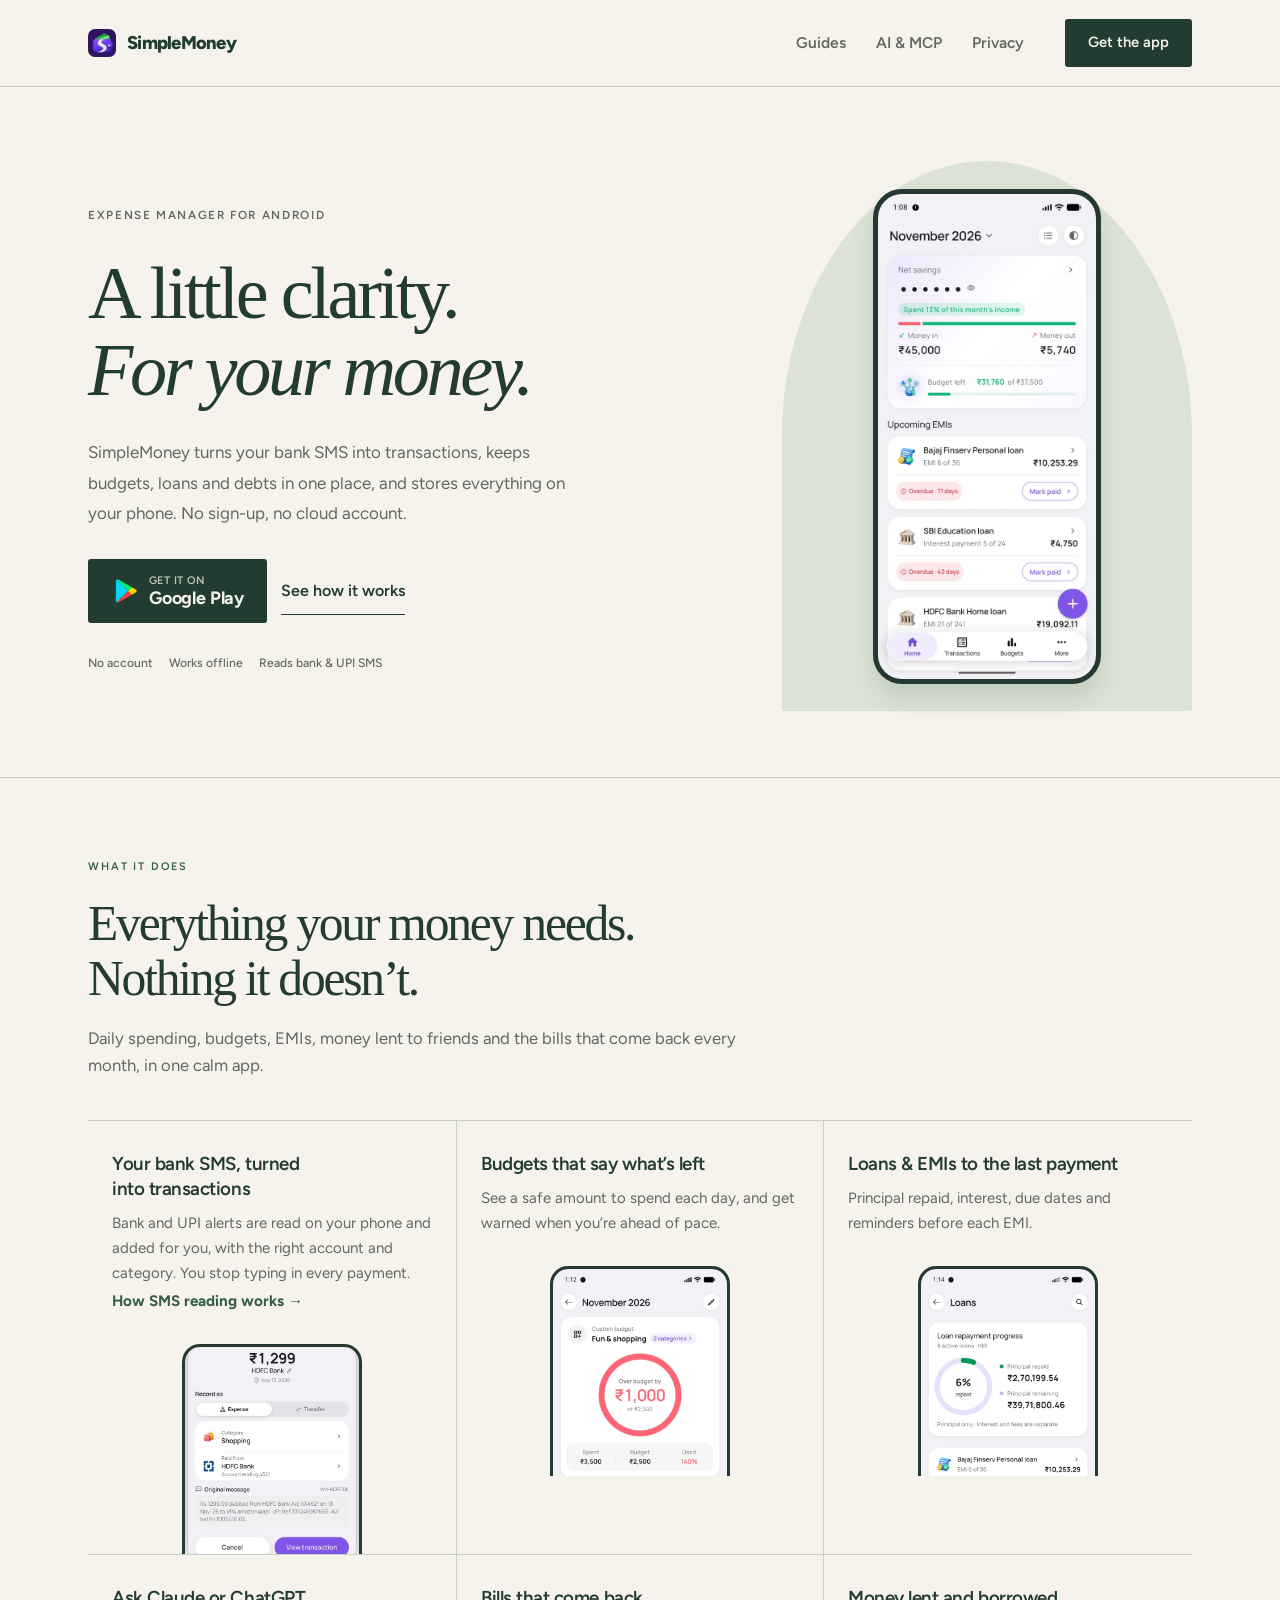
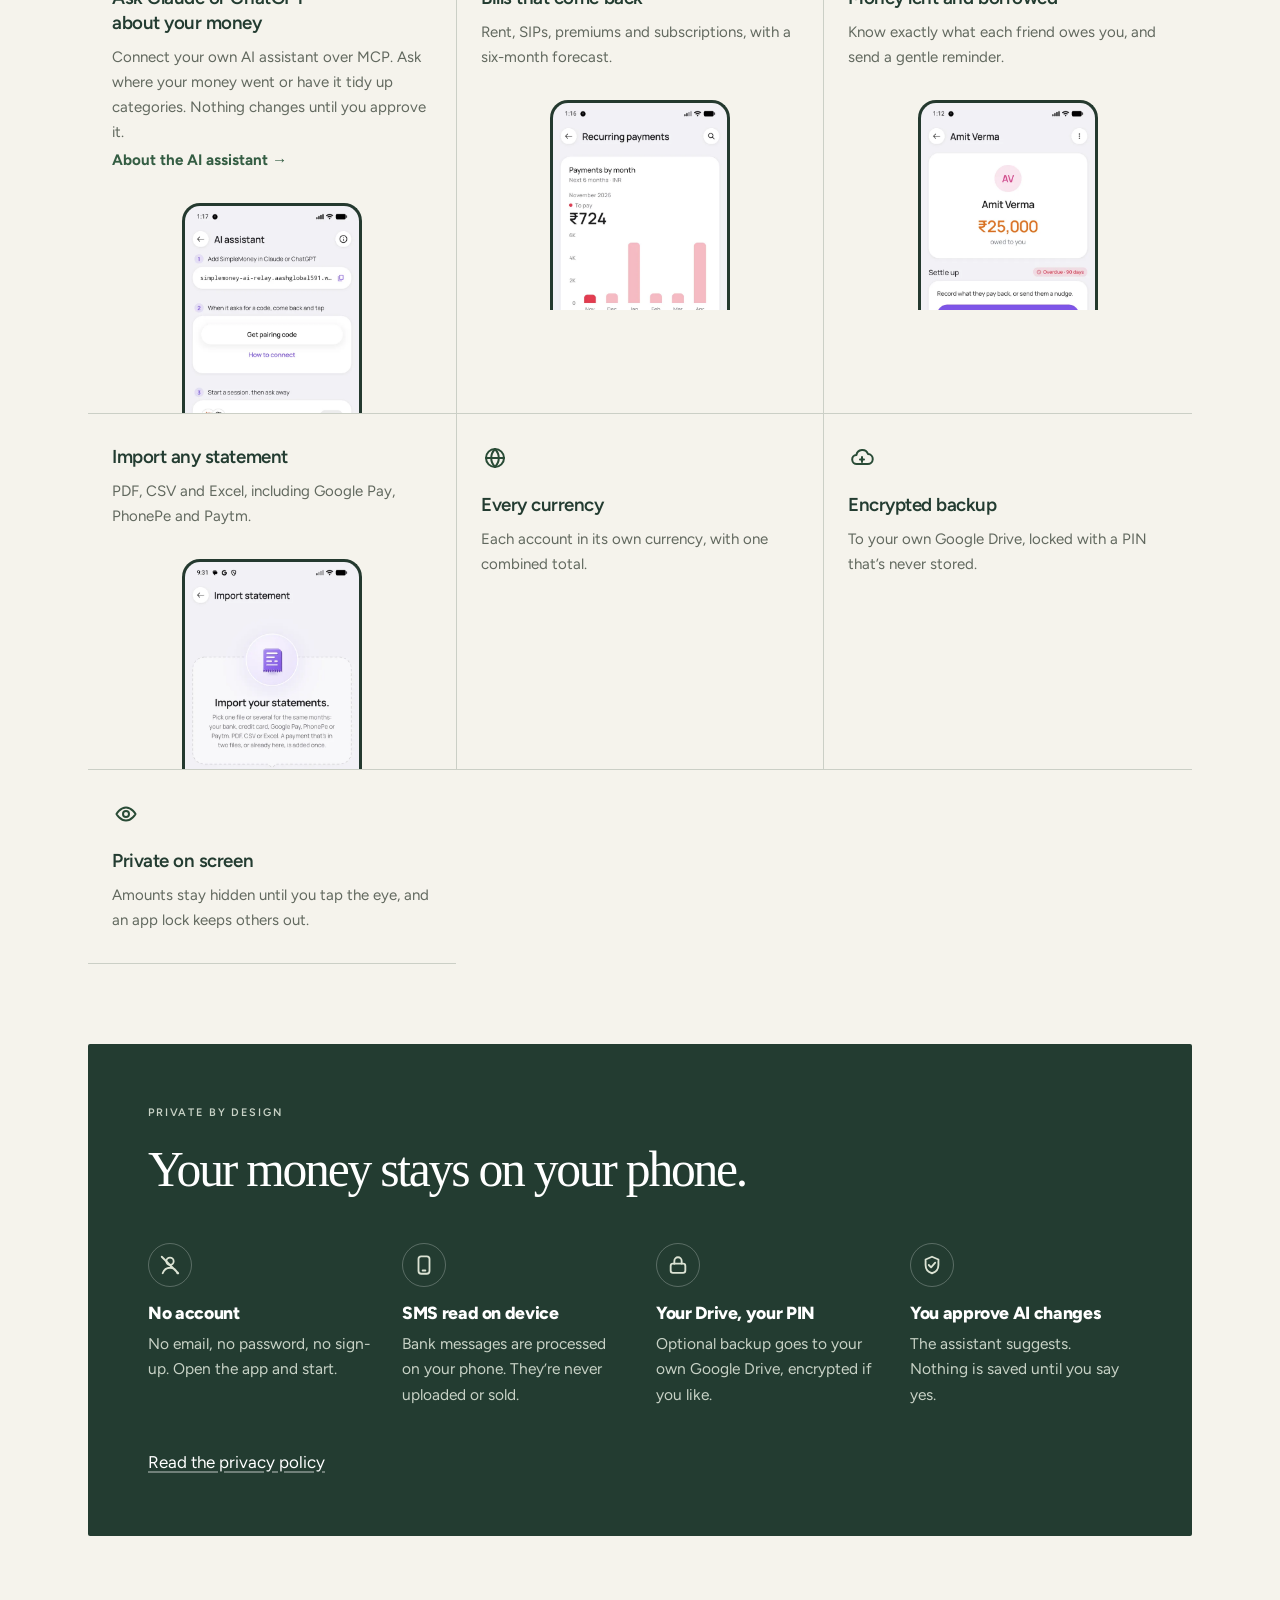
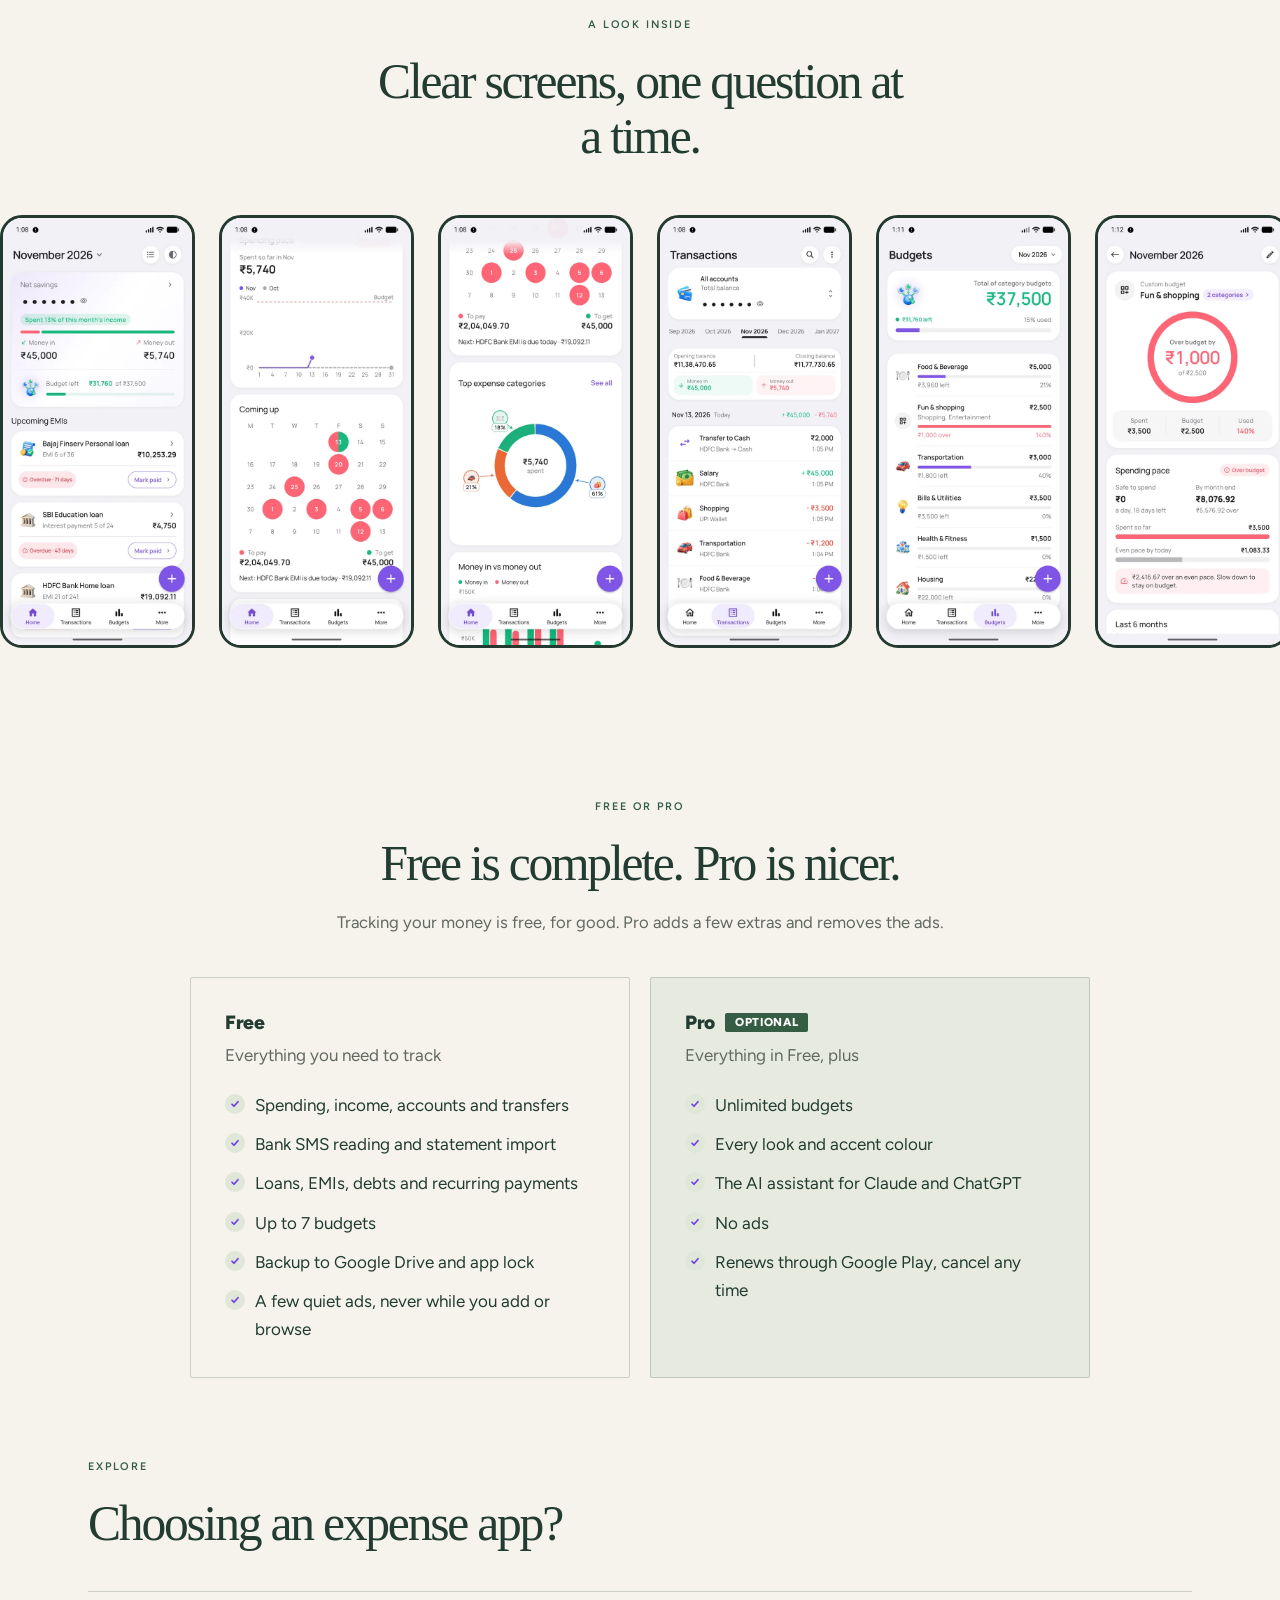
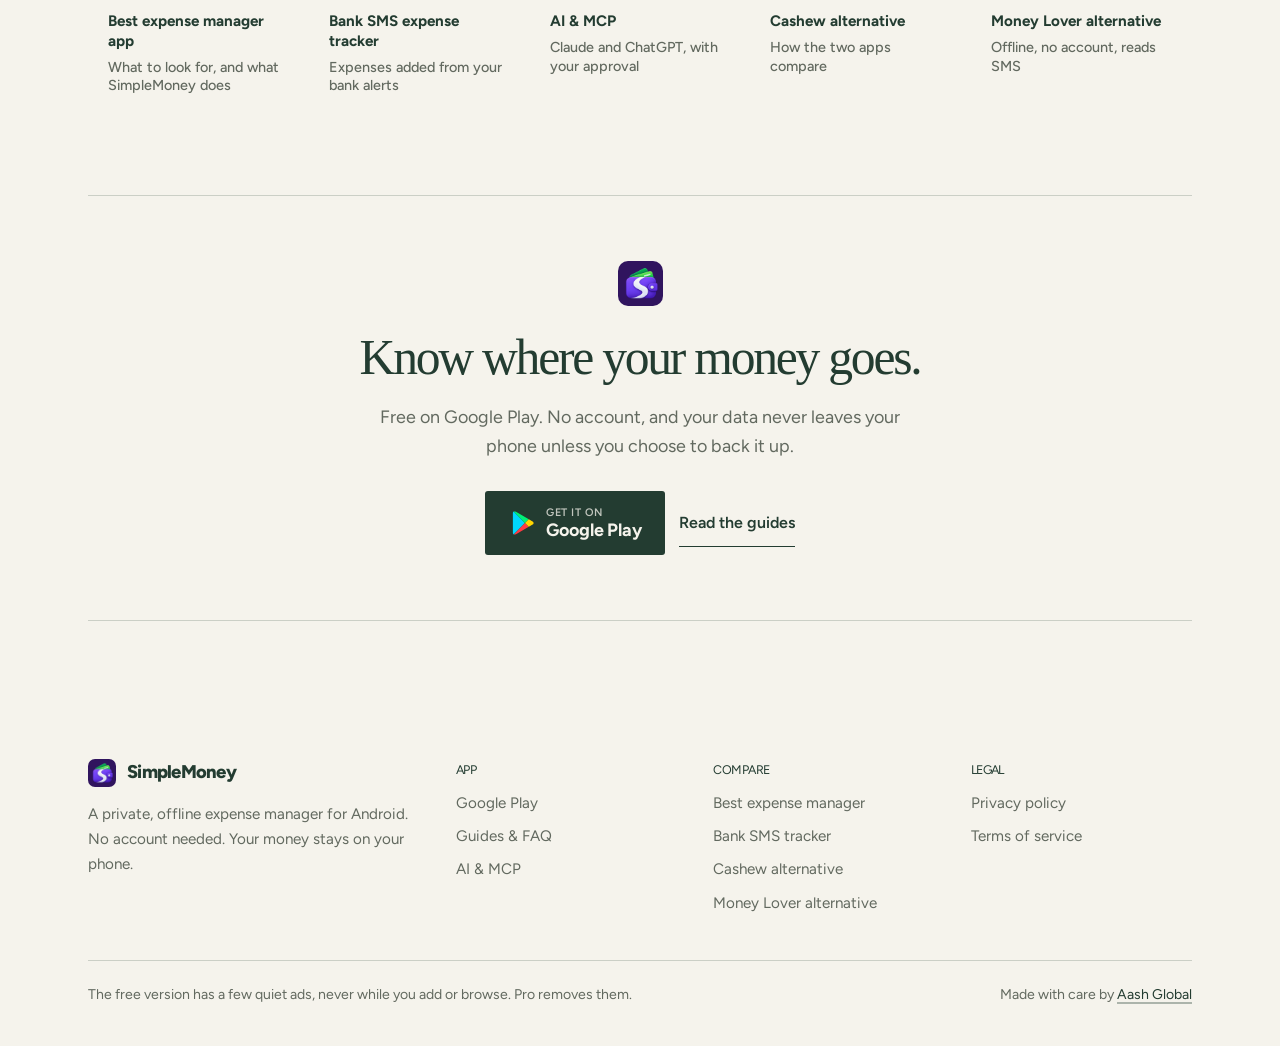
==== index.html @ 7ca8f935 "Apply paper and forest editorial redesign across site" ====
<!doctype html>
<html lang="en">
<head>
<meta charset="utf-8">
<meta name="viewport" content="width=device-width, initial-scale=1">
<title>SimpleMoney – Best Expense Manager &amp; Budget Planner for Android (Offline, Bank SMS, AI)</title>
<meta name="description" content="SimpleMoney is a free expense manager and budget planner for Android. It reads bank SMS, tracks loans, EMIs and debts, works offline with no account, and has an AI assistant for Claude and ChatGPT (MCP).">
<link rel="canonical" href="https://simplemoney.aashglobal.in/">
<meta name="robots" content="index, follow, max-image-preview:large, max-snippet:-1">
<meta name="theme-color" content="#fbfaff" media="(prefers-color-scheme: light)">
<meta name="theme-color" content="#0b0814" media="(prefers-color-scheme: dark)">
<meta property="og:type" content="website">
<meta property="og:site_name" content="SimpleMoney">
<meta property="og:url" content="https://simplemoney.aashglobal.in/">
<meta property="og:title" content="SimpleMoney – Best Expense Manager &amp; Budget Planner for Android (Offline, Bank SMS, AI)">
<meta property="og:description" content="SimpleMoney is a free expense manager and budget planner for Android. It reads bank SMS, tracks loans, EMIs and debts, works offline with no account, and has an AI assistant for Claude and ChatGPT (MCP).">
<meta property="og:image" content="https://simplemoney.aashglobal.in/assets/img/preview.png">
<meta name="twitter:card" content="summary_large_image">
<script type="application/ld+json">{"@context":"https://schema.org","@type":"SoftwareApplication","name":"SimpleMoney","alternateName":["Simple Money","SimpleMoney expense manager"],"description":"A free, private, offline-first expense manager and budget planner for Android with bank SMS reading, loan and debt tracking, multi-currency accounts and an optional AI assistant over MCP.","applicationCategory":"FinanceApplication","operatingSystem":"Android","url":"https://simplemoney.aashglobal.in/","downloadUrl":"https://play.google.com/store/apps/details?id=com.aash591.SimpleMoney","installUrl":"https://play.google.com/store/apps/details?id=com.aash591.SimpleMoney","inLanguage":"en","offers":{"@type":"Offer","price":"0","priceCurrency":"USD"},"publisher":{"@type":"Organization","name":"Aash Global","url":"https://aashglobal.in"},"featureList":["Reads bank and UPI SMS on the device","Offline, no account","Budgets","Loans, EMIs and debts","Recurring payments and subscriptions","Multi-currency accounts","Statement import (PDF, CSV, Excel)","AI assistant over MCP for Claude and ChatGPT","Encrypted Google Drive backup","App lock"]}</script>
<script type="application/ld+json">{"@context":"https://schema.org","@type":"WebSite","name":"SimpleMoney","url":"https://simplemoney.aashglobal.in/"}</script>
<link rel="icon" href="/assets/img/favicon.png">
<link rel="apple-touch-icon" href="/assets/img/apple-touch-icon.png">
<link rel="preload" href="/assets/fonts/figtree.woff2" as="font" type="font/woff2" crossorigin>
<link rel="stylesheet" href="/assets/style.css?v=5">
<link rel="stylesheet" href="/assets/editorial.css?v=5">
</head>
<body>
<a class="skip" href="#main">Skip to content</a>
<header class="site-head">
  <div class="wrap">
    <a class="brand" href="/"><img src="/assets/img/app-icon-512.png" alt="" width="36" height="36"><span>SimpleMoney</span></a>
    <nav class="site-nav" aria-label="Main">
      <a href="/guides">Guides</a>
      <a href="/ai-expense-tracker" class="hide-sm">AI &amp; MCP</a>
      <a href="/privacy" class="hide-sm">Privacy</a>
    </nav>
    <a class="btn btn-dark btn-sm head-cta" href="https://play.google.com/store/apps/details?id=com.aash591.SimpleMoney" rel="noopener">Get the app</a>
  </div>
</header>

<main id="main">
<section class="hero">
  <div class="wrap">
    <div class="pitch">
      <span class="eyebrow"><b>FREE</b> Expense manager for Android</span>
      <h1 class="headline">
        <span class="fixed">A little clarity.</span><br><span class="typed">For your money.</span>
      </h1>
      <p class="hero-sub">SimpleMoney turns your bank SMS into transactions, keeps budgets, loans and debts in one place, and stores everything on your phone. No sign-up, no cloud account.</p>
      <div class="hero-cta">
        <a class="btn btn-dark btn-play" href="https://play.google.com/store/apps/details?id=com.aash591.SimpleMoney" rel="noopener">
          <svg viewBox="0 0 40 40" aria-hidden="true"><path fill="#00d7fe" d="M7 5.6v28.8c0 .9.5 1.6 1.1 2L24.3 20 8.1 3.6C7.5 4 7 4.7 7 5.6z"/><path fill="#00f076" d="M29.7 14.6 11.4 4.1c-1.2-.7-2.4-.8-3.3-.5L24.3 20z"/><path fill="#ff3a44" d="M8.1 36.4c.9.3 2.1.2 3.3-.5l18.3-10.5L24.3 20z"/><path fill="#ffd500" d="m29.7 25.4 5.5-3.2c1.9-1.1 1.9-3.3 0-4.4l-5.5-3.2-5.4 5.4z"/></svg>
          <span><small>Get it on</small><b>Google Play</b></span>
        </a>
        <a class="btn btn-ghost" href="/guides">See how it works</a>
      </div>
      <ul class="ticks">
        <li>No account</li>
        <li>Works offline</li>
        <li>Reads bank &amp; UPI SMS</li>
      </ul>
    </div>
    <div class="phones" aria-hidden="true">
      <div class="phone back"><img src="/assets/app/bud-list.webp" alt="" width="540" height="1170"></div>
      <div class="phone front"><img src="/assets/app/home-top.webp" alt="" width="540" height="1170"></div>
      <div class="float-card sms"><i>₹</i><div><b>₹1,299 added</b><span>from your HDFC Bank SMS</span></div></div>
      <div class="float-card lock"><i>
        <svg width="20" height="20" viewBox="0 0 24 24" fill="none" stroke="currentColor" stroke-width="2.2" stroke-linecap="round" stroke-linejoin="round"><rect x="4" y="10.5" width="16" height="10" rx="2.5"/><path d="M8 10.5V7.5a4 4 0 0 1 8 0v3"/></svg></i><div><b>Stays on your phone</b><span>No servers, no sign-up</span></div></div>
    </div>
  </div>
</section>

<section class="section" id="features">
  <div class="wrap">
    <div class="section-head">
      <span class="kicker">What it does</span>
      <h2>Everything your money needs. Nothing it doesn’t.</h2>
      <p>Daily spending, budgets, EMIs, money lent to friends and the bills that come back every month, in one calm app.</p>
    </div>
    <div class="bento">
      <article class="card wide tinted">
        <div class="card-text">
          <h3>Your bank SMS, turned into transactions</h3>
          <p>Bank and UPI alerts are read on your phone and added for you, with the right account and category. You stop typing in every payment.</p>
          <a class="more" href="/bank-sms-expense-tracker">How SMS reading works</a>
        </div>
        <div class="shot low"><img src="/assets/app/sms-preview.webp" alt="A bank SMS for ₹1,299 turned into a Shopping expense" width="540" height="1200" loading="lazy"></div>
      </article>
      <article class="card third">
        <h3>Budgets that say what’s left</h3>
        <p>See a safe amount to spend each day, and get warned when you’re ahead of pace.</p>
        <div class="shot"><img src="/assets/app/bud-detail.webp" alt="A budget that is over by ₹1,000" width="540" height="1200" loading="lazy"></div>
      </article>
      <article class="card third">
        <h3>Loans &amp; EMIs to the last payment</h3>
        <p>Principal repaid, interest, due dates and reminders before each EMI.</p>
        <div class="shot"><img src="/assets/app/loan-list.webp" alt="Loan repayment progress across eight loans" width="540" height="1200" loading="lazy"></div>
      </article>
      <article class="card wide tinted">
        <div class="card-text">
          <h3>Ask Claude or ChatGPT about your money</h3>
          <p>Connect your own AI assistant over MCP. Ask where your money went or have it tidy up categories. Nothing changes until you approve it.</p>
          <a class="more" href="/ai-expense-tracker">About the AI assistant</a>
        </div>
        <div class="shot"><img src="/assets/app/ai-top.webp" alt="Setting up the AI assistant in three steps" width="540" height="1200" loading="lazy"></div>
      </article>
      <article class="card third">
        <h3>Bills that come back</h3>
        <p>Rent, SIPs, premiums and subscriptions, with a six-month forecast.</p>
        <div class="shot"><img src="/assets/app/rec-list.webp" alt="Recurring payments by month" width="540" height="1200" loading="lazy"></div>
      </article>
      <article class="card third">
        <h3>Money lent and borrowed</h3>
        <p>Know exactly what each friend owes you, and send a gentle reminder.</p>
        <div class="shot"><img src="/assets/app/debt-person.webp" alt="Amit Verma owes you ₹25,000" width="540" height="1200" loading="lazy"></div>
      </article>
      <article class="card third">
        <h3>Import any statement</h3>
        <p>PDF, CSV and Excel, including Google Pay, PhonePe and Paytm.</p>
        <div class="shot"><img src="/assets/app/import-ready.webp" alt="Importing a bank statement" width="540" height="1200" loading="lazy"></div>
      </article>
      <article class="card mini">
        <div class="ico"><svg viewBox="0 0 24 24" fill="none" stroke="currentColor" stroke-width="2" stroke-linecap="round" stroke-linejoin="round"><circle cx="12" cy="12" r="9"/><path d="M3 12h18M12 3c2.5 2.7 3.8 5.7 3.8 9s-1.3 6.3-3.8 9c-2.5-2.7-3.8-5.7-3.8-9S9.5 5.7 12 3z"/></svg></div>
        <h3>Every currency</h3>
        <p>Each account in its own currency, with one combined total.</p>
      </article>
      <article class="card mini">
        <div class="ico"><svg viewBox="0 0 24 24" fill="none" stroke="currentColor" stroke-width="2" stroke-linecap="round" stroke-linejoin="round"><path d="M7 18a4.5 4.5 0 0 1-.6-9A6 6 0 0 1 18 8a4 4 0 0 1-.5 10z"/><path d="M12 11v5M10 13.5h4"/></svg></div>
        <h3>Encrypted backup</h3>
        <p>To your own Google Drive, locked with a PIN that’s never stored.</p>
      </article>
      <article class="card mini">
        <div class="ico"><svg viewBox="0 0 24 24" fill="none" stroke="currentColor" stroke-width="2" stroke-linecap="round" stroke-linejoin="round"><path d="M2.5 12S6 5.5 12 5.5 21.5 12 21.5 12 18 18.5 12 18.5 2.5 12 2.5 12z"/><circle cx="12" cy="12" r="3"/></svg></div>
        <h3>Private on screen</h3>
        <p>Amounts stay hidden until you tap the eye, and an app lock keeps others out.</p>
      </article>
    </div>
  </div>
</section>

<section class="section" style="padding-top:0">
  <div class="wrap">
    <div class="band">
      <span class="kicker">Private by design</span>
      <h2>Your money stays on your phone.</h2>
      <div class="band-grid">
        <div>
          <div class="ico"><svg viewBox="0 0 24 24" fill="none" stroke="currentColor" stroke-width="2" stroke-linecap="round" stroke-linejoin="round"><circle cx="12" cy="8" r="4"/><path d="M4 21c1.5-4 4.5-6 8-6s6.5 2 8 6M3 3l18 18"/></svg></div>
          <h3>No account</h3>
          <p>No email, no password, no sign-up. Open the app and start.</p>
        </div>
        <div>
          <div class="ico"><svg viewBox="0 0 24 24" fill="none" stroke="currentColor" stroke-width="2" stroke-linecap="round" stroke-linejoin="round"><rect x="6" y="2.5" width="12" height="19" rx="3"/><path d="M10.5 18h3"/></svg></div>
          <h3>SMS read on device</h3>
          <p>Bank messages are processed on your phone. They’re never uploaded or sold.</p>
        </div>
        <div>
          <div class="ico"><svg viewBox="0 0 24 24" fill="none" stroke="currentColor" stroke-width="2" stroke-linecap="round" stroke-linejoin="round"><rect x="4" y="10.5" width="16" height="10" rx="2.5"/><path d="M8 10.5V7.5a4 4 0 0 1 8 0v3"/></svg></div>
          <h3>Your Drive, your PIN</h3>
          <p>Optional backup goes to your own Google Drive, encrypted if you like.</p>
        </div>
        <div>
          <div class="ico"><svg viewBox="0 0 24 24" fill="none" stroke="currentColor" stroke-width="2" stroke-linecap="round" stroke-linejoin="round"><path d="M12 3l7 3v6c0 4.5-3 7.8-7 9-4-1.2-7-4.5-7-9V6z"/><path d="M8.5 12l2.5 2.5 4.5-5"/></svg></div>
          <h3>You approve AI changes</h3>
          <p>The assistant suggests. Nothing is saved until you say yes.</p>
        </div>
      </div>
      <p class="band-link"><a href="/privacy">Read the privacy policy</a></p>
    </div>
  </div>
</section>

<section class="section" style="padding-top:0" aria-labelledby="inside">
  <div class="wrap">
    <div class="section-head center">
      <span class="kicker">A look inside</span>
      <h2 id="inside">Clear screens, one question at a time.</h2>
    </div>
  </div>
  <div class="reel">
    <div class="reel-track">
      <img src="/assets/app/home-top.webp" alt="Your month at a glance, with upcoming EMIs" width="540" height="1200" loading="lazy">
      <img src="/assets/app/home-pace.webp" alt="Spending pace and what is coming up" width="540" height="1200" loading="lazy">
      <img src="/assets/app/home-spending.webp" alt="Where your money went" width="540" height="1200" loading="lazy">
      <img src="/assets/app/tx-list.webp" alt="All your transactions" width="540" height="1200" loading="lazy">
      <img src="/assets/app/bud-list.webp" alt="Budgets with what is left" width="540" height="1200" loading="lazy">
      <img src="/assets/app/bud-detail.webp" alt="See how a budget is going" width="540" height="1200" loading="lazy">
      <img src="/assets/app/rec-list.webp" alt="Recurring payments and a six-month forecast" width="540" height="1200" loading="lazy">
      <img src="/assets/app/loan-list.webp" alt="Loan progress and EMIs" width="540" height="1200" loading="lazy">
      <img src="/assets/app/sms-preview.webp" alt="Bank SMS added for you" width="540" height="1200" loading="lazy">
      <img src="/assets/app/ai-top.webp" alt="Ask Claude or ChatGPT, with your approval" width="540" height="1200" loading="lazy">
      <img src="/assets/app/home-top.webp" alt="" width="540" height="1200" loading="lazy">
      <img src="/assets/app/home-pace.webp" alt="" width="540" height="1200" loading="lazy">
      <img src="/assets/app/home-spending.webp" alt="" width="540" height="1200" loading="lazy">
      <img src="/assets/app/tx-list.webp" alt="" width="540" height="1200" loading="lazy">
      <img src="/assets/app/bud-list.webp" alt="" width="540" height="1200" loading="lazy">
      <img src="/assets/app/bud-detail.webp" alt="" width="540" height="1200" loading="lazy">
      <img src="/assets/app/rec-list.webp" alt="" width="540" height="1200" loading="lazy">
      <img src="/assets/app/loan-list.webp" alt="" width="540" height="1200" loading="lazy">
      <img src="/assets/app/sms-preview.webp" alt="" width="540" height="1200" loading="lazy">
      <img src="/assets/app/ai-top.webp" alt="" width="540" height="1200" loading="lazy">
    </div>
  </div>
</section>

<section class="section" style="padding-top:40px" id="pricing">
  <div class="wrap">
    <div class="section-head center">
      <span class="kicker">Free or Pro</span>
      <h2>Free is complete. Pro is nicer.</h2>
      <p>Tracking your money is free, for good. Pro adds a few extras and removes the ads.</p>
    </div>
    <div class="plans">
      <div class="plan">
        <h3>Free</h3>
        <p class="price">Everything you need to track</p>
        <ul>
          <li>Spending, income, accounts and transfers</li>
          <li>Bank SMS reading and statement import</li>
          <li>Loans, EMIs, debts and recurring payments</li>
          <li>Up to 7 budgets</li>
          <li>Backup to Google Drive and app lock</li>
          <li>A few quiet ads, never while you add or browse</li>
        </ul>
      </div>
      <div class="plan pro">
        <h3>Pro <small>Optional</small></h3>
        <p class="price">Everything in Free, plus</p>
        <ul>
          <li>Unlimited budgets</li>
          <li>Every look and accent colour</li>
          <li>The AI assistant for Claude and ChatGPT</li>
          <li>No ads</li>
          <li>Renews through Google Play, cancel any time</li>
        </ul>
      </div>
    </div>
  </div>
</section>

<section class="section" style="padding-top:0" aria-labelledby="explore">
  <div class="wrap">
    <div class="section-head">
      <span class="kicker">Explore</span>
      <h2 id="explore">Choosing an expense app?</h2>
    </div>
    <nav class="explore" aria-label="More about SimpleMoney">
      <a href="/best-expense-manager-app">Best expense manager app<span>What to look for, and what SimpleMoney does</span></a>
      <a href="/bank-sms-expense-tracker">Bank SMS expense tracker<span>Expenses added from your bank alerts</span></a>
      <a href="/ai-expense-tracker">AI &amp; MCP<span>Claude and ChatGPT, with your approval</span></a>
      <a href="/cashew-alternative">Cashew alternative<span>How the two apps compare</span></a>
      <a href="/money-lover-alternative">Money Lover alternative<span>Offline, no account, reads SMS</span></a>
    </nav>
  </div>
</section>

<section class="section" style="padding-top:0">
  <div class="wrap">
    <div class="cta-band">
      <img src="/assets/img/app-icon-512.png" alt="" width="76" height="76">
      <h2>Know where your money goes.</h2>
      <p>Free on Google Play. No account, and your data never leaves your phone unless you choose to back it up.</p>
      <div class="hero-cta">
        <a class="btn btn-dark btn-play" href="https://play.google.com/store/apps/details?id=com.aash591.SimpleMoney" rel="noopener">
          <svg viewBox="0 0 40 40" aria-hidden="true"><path fill="#00d7fe" d="M7 5.6v28.8c0 .9.5 1.6 1.1 2L24.3 20 8.1 3.6C7.5 4 7 4.7 7 5.6z"/><path fill="#00f076" d="M29.7 14.6 11.4 4.1c-1.2-.7-2.4-.8-3.3-.5L24.3 20z"/><path fill="#ff3a44" d="M8.1 36.4c.9.3 2.1.2 3.3-.5l18.3-10.5L24.3 20z"/><path fill="#ffd500" d="m29.7 25.4 5.5-3.2c1.9-1.1 1.9-3.3 0-4.4l-5.5-3.2-5.4 5.4z"/></svg>
          <span><small>Get it on</small><b>Google Play</b></span>
        </a>
        <a class="btn btn-ghost" href="/guides">Read the guides</a>
      </div>
    </div>
  </div>
</section>
</main>

<footer class="site-foot">
  <div class="wrap">
    <div class="foot-grid">
      <div class="foot-about">
        <a class="brand" href="/"><img src="/assets/img/app-icon-512.png" alt="" width="36" height="36" loading="lazy"><span>SimpleMoney</span></a>
        <p>A private, offline expense manager for Android. No account needed. Your money stays on your phone.</p>
      </div>
      <div>
        <h2>App</h2>
        <ul>
          <li><a href="https://play.google.com/store/apps/details?id=com.aash591.SimpleMoney" rel="noopener">Google Play</a></li>
          <li><a href="/guides">Guides &amp; FAQ</a></li>
          <li><a href="/ai-expense-tracker">AI &amp; MCP</a></li>
        </ul>
      </div>
      <div>
        <h2>Compare</h2>
        <ul>
          <li><a href="/best-expense-manager-app">Best expense manager</a></li>
          <li><a href="/bank-sms-expense-tracker">Bank SMS tracker</a></li>
          <li><a href="/cashew-alternative">Cashew alternative</a></li>
          <li><a href="/money-lover-alternative">Money Lover alternative</a></li>
        </ul>
      </div>
      <div>
        <h2>Legal</h2>
        <ul>
          <li><a href="/privacy">Privacy policy</a></li>
          <li><a href="/terms">Terms of service</a></li>
        </ul>
      </div>
    </div>
    <div class="foot-base">
      <p>The free version has a few quiet ads, never while you add or browse. Pro removes them.</p>
      <p>Made with care by <a href="https://aashglobal.in">Aash Global</a></p>
    </div>
  </div>
</footer>
<script src="/assets/site.js?v=5" defer></script>
</body>
</html>
---- assets/style.css ----
@font-face {
  font-family: "Figtree";
  src: url("/assets/fonts/figtree.woff2") format("woff2");
  font-weight: 300 900;
  font-display: swap;
}

/* ---------- Tokens ---------- */
:root {
  --bg: #fbfaff;
  --surface: #ffffff;
  --tint: #f3effe;
  --ink: #170b33;
  --soft: #5d5873;
  --line: #170b331a;
  --faint: #170b330a;
  --brand: #6c3eec;
  --brand-ink: #5428d4;
  --brand-soft: #ece5ff;
  --plum: #2a1257;
  --green: #0a9d50;
  --link: #5428d4;
  --mark: #ffe45c;
  --radius: 22px;
  --shadow-sm: 0 1px 2px #170b330f, 0 4px 14px -6px #170b331f;
  --shadow: 0 50px 70px -36px #3b1a8a59;
  --frame: #0f0b1a;
  --wrap: 1180px;
}
@media (prefers-color-scheme: dark) {
  :root {
    --bg: #0b0814;
    --surface: #15111f;
    --tint: #1b1430;
    --ink: #f1eefb;
    --soft: #a7a1bd;
    --line: #ffffff1f;
    --faint: #ffffff0d;
    --brand: #8e66ff;
    --brand-ink: #b49bff;
    --brand-soft: #2a1f4a;
    --plum: #1c1038;
    --green: #3ccf84;
    --link: #b49bff;
    --mark: #ffe45c55;
    --shadow-sm: 0 1px 2px #0006, 0 6px 18px -8px #0008;
    --shadow: 0 40px 80px -30px #6c3eec66;
    --frame: #000;
  }
}

/* ---------- Base ---------- */
* { box-sizing: border-box; }
html { scroll-behavior: smooth; scroll-padding-top: 92px; }
body {
  margin: 0;
  background: var(--bg);
  color: var(--ink);
  font: 400 17px/1.65 "Figtree", "Avenir Next", "Segoe UI", system-ui, sans-serif;
  -webkit-font-smoothing: antialiased;
  overflow-x: hidden;
}
img { max-width: 100%; height: auto; display: block; }
h1, h2, h3, h4 { margin: 0; line-height: 1.12; letter-spacing: -0.02em; text-wrap: balance; }
p { margin: 0 0 0.9em; }
a { color: var(--link); text-decoration: underline; text-underline-offset: 3px; text-decoration-thickness: 1.5px; text-decoration-color: color-mix(in srgb, currentColor 35%, transparent); transition: text-decoration-color .2s, color .2s, background .2s, border-color .2s, transform .2s; }
a:hover { text-decoration-color: currentColor; }
::selection { background: var(--mark); color: inherit; }
:focus-visible { outline: 2.5px solid var(--brand); outline-offset: 3px; border-radius: 8px; }
code { font: 0.88em ui-monospace, "SF Mono", Menlo, monospace; background: var(--faint); border: 1px solid var(--line); border-radius: 6px; padding: 1px 6px; }
.wrap { width: 100%; max-width: var(--wrap); margin: 0 auto; padding: 0 28px; }
.skip { position: absolute; left: -999px; top: 8px; z-index: 50; background: var(--ink); color: var(--bg); padding: 8px 14px; border-radius: 10px; }
.skip:focus { left: 12px; }

/* ---------- Buttons ---------- */
.btn { display: inline-flex; align-items: center; gap: 10px; padding: 13px 22px; border-radius: 14px; font-weight: 700; font-size: 1rem; line-height: 1.2; text-decoration: none; border: 1.5px solid transparent; white-space: nowrap; }
.btn svg { width: 22px; height: 22px; flex: none; }
.btn-dark { background: var(--ink); color: var(--bg); }
.btn-dark:hover { transform: translateY(-1px); box-shadow: var(--shadow-sm); }
.btn-brand { background: var(--brand); color: #fff; }
.btn-brand:hover { background: var(--brand-ink); transform: translateY(-1px); }
.btn-ghost { color: var(--ink); border-color: var(--line); background: var(--surface); }
.btn-ghost:hover { border-color: var(--ink); }
.btn-sm { padding: 9px 16px; font-size: 0.92rem; border-radius: 12px; }
.btn-play { padding: 10px 22px 10px 16px; }
.btn-play span { display: grid; text-align: left; }
.btn-play small { font-size: 0.68rem; font-weight: 600; opacity: .75; letter-spacing: .04em; text-transform: uppercase; }
.btn-play b { font-size: 1.12rem; letter-spacing: -0.01em; }
.btn-play svg { width: 28px; height: 28px; }

/* ---------- Site header ---------- */
.site-head { position: sticky; top: 0; z-index: 20; background: color-mix(in srgb, var(--bg) 82%, transparent); backdrop-filter: saturate(1.6) blur(14px); -webkit-backdrop-filter: saturate(1.6) blur(14px); border-bottom: 1px solid transparent; transition: border-color .2s; }
.site-head.scrolled { border-bottom-color: var(--line); }
.site-head .wrap { display: flex; align-items: center; gap: 28px; height: 70px; }
.brand { display: flex; align-items: center; gap: 11px; color: var(--ink); text-decoration: none; font-weight: 800; font-size: 1.28rem; letter-spacing: -0.03em; }
.brand img { width: 36px; height: 36px; border-radius: 10px; }
.site-nav { display: flex; gap: 4px; margin-left: auto; }
.site-nav a { color: var(--soft); text-decoration: none; font-weight: 600; font-size: 0.97rem; padding: 8px 13px; border-radius: 10px; }
.site-nav a:hover, .site-nav a[aria-current] { color: var(--ink); background: var(--faint); }

/* ---------- Site footer ---------- */
.site-foot { margin-top: 40px; border-top: 1px solid var(--line); padding: 56px 0 40px; font-size: 0.95rem; color: var(--soft); }
.foot-grid { display: grid; grid-template-columns: 1.5fr repeat(3, 1fr); gap: 36px; }
.foot-grid h2 { font-size: 0.78rem; letter-spacing: .1em; text-transform: uppercase; color: var(--ink); margin: 6px 0 14px; }
.foot-grid ul { list-style: none; margin: 0; padding: 0; display: grid; gap: 8px; }
.foot-grid ul a { color: var(--soft); text-decoration: none; }
.foot-grid ul a:hover { color: var(--ink); }
.foot-about p { max-width: 24em; margin-top: 14px; }
.foot-base { display: flex; flex-wrap: wrap; justify-content: space-between; gap: 10px 24px; margin-top: 44px; padding-top: 22px; border-top: 1px solid var(--line); font-size: 0.88rem; }
.foot-base p { margin: 0; }
.foot-base a { color: var(--ink); }

/* ---------- Home: hero ---------- */
.hero { position: relative; padding: 56px 0 40px; overflow: hidden; }
.hero::before { content: ""; position: absolute; inset: -30% -10% auto 45%; height: 900px; background: radial-gradient(closest-side, color-mix(in srgb, var(--brand) 22%, transparent), transparent 70%); pointer-events: none; }
.hero .wrap { position: relative; display: grid; grid-template-columns: 1.08fr 1fr; gap: 40px; align-items: center; min-height: min(78vh, 720px); }
.eyebrow { display: inline-flex; align-items: center; gap: 8px; padding: 6px 14px 6px 8px; border-radius: 99px; background: var(--surface); border: 1px solid var(--line); box-shadow: var(--shadow-sm); font-size: 0.88rem; font-weight: 600; color: var(--soft); }
.eyebrow b { background: var(--brand-soft); color: var(--brand-ink); padding: 2px 10px; border-radius: 99px; font-size: 0.78rem; letter-spacing: .02em; }
.headline { font-size: clamp(2.6rem, 5.4vw, 4.9rem); font-weight: 900; letter-spacing: -0.045em; line-height: 1.0; margin: 26px 0 0; min-height: 2.05em; }
.headline .fixed { white-space: nowrap; }
.headline .typed { color: var(--brand); }
.headline .caret { display: inline-block; width: 5px; height: 0.8em; margin-left: 6px; border-radius: 4px; background: var(--brand); vertical-align: -0.04em; animation: blink 1.1s steps(1) infinite; }
@keyframes blink { 50% { opacity: 0; } }
.hero-sub { font-size: 1.22rem; line-height: 1.55; color: var(--soft); max-width: 31em; margin: 26px 0 0; }
.hero-cta { display: flex; flex-wrap: wrap; gap: 14px; align-items: center; margin-top: 34px; }
.ticks { list-style: none; padding: 0; margin: 30px 0 0; display: flex; flex-wrap: wrap; gap: 10px 22px; font-size: 0.95rem; font-weight: 600; color: var(--soft); }
.ticks li { display: flex; align-items: center; gap: 7px; }
.ticks li::before { content: ""; width: 18px; height: 18px; border-radius: 50%; background: var(--green) url("data:image/svg+xml,%3Csvg xmlns='http://www.w3.org/2000/svg' viewBox='0 0 24 24' fill='none' stroke='white' stroke-width='3.4' stroke-linecap='round' stroke-linejoin='round'%3E%3Cpath d='M6 12.5l4 4 8-9'/%3E%3C/svg%3E") center/12px no-repeat; flex: none; }

.phones { position: relative; height: min(74vh, 680px); min-height: 480px; }
.phone { position: absolute; border-radius: 36px; border: 7px solid var(--frame); background: var(--frame); overflow: hidden; box-shadow: var(--shadow); aspect-ratio: 540 / 1170; }
.phone img { width: 100%; height: 100%; object-fit: cover; object-position: top; }
.phone.back { height: 80%; left: 2%; top: 13%; transform: rotate(-6deg); }
.phone.front { height: 97%; left: 36%; top: 0; transform: rotate(2deg); }
.float-card { position: absolute; z-index: 2; display: flex; align-items: center; gap: 12px; background: var(--surface); border: 1px solid var(--line); border-radius: 18px; padding: 12px 16px 12px 12px; box-shadow: var(--shadow-sm), 0 20px 40px -20px #3b1a8a40; font-size: 0.85rem; line-height: 1.3; animation: bob 6s ease-in-out infinite; }
.float-card b { display: block; font-size: 0.95rem; }
.float-card span { color: var(--soft); }
.float-card i { width: 38px; height: 38px; border-radius: 12px; display: grid; place-items: center; font-style: normal; font-size: 1.15rem; flex: none; }
.float-card.sms { left: -4%; bottom: 16%; }
.float-card.sms i { background: #e5f7ee; color: var(--green); }
.float-card.lock { left: -3%; top: 3%; animation-delay: -3s; }
.float-card.lock i { background: var(--brand-soft); color: var(--brand-ink); }
@keyframes bob { 50% { transform: translateY(-8px); } }

/* ---------- Home: sections ---------- */
.section { padding: 96px 0; }
.section-head { max-width: 40em; margin-bottom: 48px; }
.section-head.center { text-align: center; margin-left: auto; margin-right: auto; }
.kicker { display: block; font-size: 0.82rem; font-weight: 800; letter-spacing: .12em; text-transform: uppercase; color: var(--brand); margin-bottom: 14px; }
.section h2 { font-size: clamp(2rem, 3.6vw, 3.1rem); font-weight: 850; letter-spacing: -0.035em; }
.section-head p { font-size: 1.15rem; color: var(--soft); margin: 18px 0 0; }

/* Feature bento */
.bento { display: grid; grid-template-columns: repeat(6, 1fr); gap: 20px; }
.card { position: relative; background: var(--surface); border: 1px solid var(--line); border-radius: var(--radius); padding: 30px 30px 0; overflow: hidden; display: flex; flex-direction: column; box-shadow: var(--shadow-sm); }
.card h3 { font-size: 1.4rem; font-weight: 800; letter-spacing: -0.025em; }
.card p { color: var(--soft); margin: 10px 0 0; max-width: 26em; }
.card .more { margin-top: 14px; font-weight: 700; font-size: 0.95rem; text-decoration: none; }
.card .more::after { content: " →"; }
.card .shot { margin: 28px auto 0; width: min(78%, 290px); aspect-ratio: 540 / 640; border: 6px solid var(--frame); border-bottom: 0; border-radius: 30px 30px 0 0; overflow: hidden; background: var(--frame); }
.card .shot img { width: 100%; height: 100%; object-fit: cover; object-position: top; }
.card .shot.low img { object-position: center 88%; }
.card.wide { grid-column: span 4; flex-direction: row; gap: 24px; padding-bottom: 0; }
.card.wide .card-text { flex: 1 1 50%; padding-bottom: 30px; align-self: center; }
.card.wide .shot { flex: 0 0 auto; width: 270px; margin: 26px 10px 0 0; align-self: flex-end; }
.card.half { grid-column: span 3; }
.card.third { grid-column: span 2; }
.card.tinted { background: linear-gradient(160deg, var(--tint), var(--surface) 70%); }
.card.mini { grid-column: span 2; padding-bottom: 30px; }
.card .ico { width: 48px; height: 48px; border-radius: 14px; display: grid; place-items: center; background: var(--brand-soft); color: var(--brand-ink); margin-bottom: 20px; }
.card .ico svg { width: 24px; height: 24px; }

/* Privacy band */
.band { background: var(--plum); color: #f3efff; border-radius: 34px; padding: 72px 64px; position: relative; overflow: hidden; }
.band::after { content: ""; position: absolute; right: -120px; top: -160px; width: 520px; height: 520px; background: radial-gradient(closest-side, #8e66ff66, transparent); pointer-events: none; }
.band .kicker { color: #c8b6ff; }
.band h2 { color: #fff; max-width: 15em; }
.band-grid { position: relative; z-index: 1; display: grid; grid-template-columns: repeat(4, 1fr); gap: 32px; margin-top: 46px; }
.band-grid h3 { font-size: 1.1rem; font-weight: 800; color: #fff; margin: 16px 0 8px; }
.band-grid p { color: #cfc6ea; font-size: 0.97rem; margin: 0; }
.band-grid .ico { width: 44px; height: 44px; border-radius: 13px; display: grid; place-items: center; background: #ffffff14; color: #d9ccff; }
.band-grid .ico svg { width: 22px; height: 22px; }
.band a { color: #fff; }
.band .band-link { position: relative; z-index: 1; margin: 40px 0 0; }

/* Promo carousel */
.reel { overflow: hidden; padding: 10px 0 30px; mask-image: linear-gradient(90deg, transparent, #000 8%, #000 92%, transparent); -webkit-mask-image: linear-gradient(90deg, transparent, #000 8%, #000 92%, transparent); }
.reel-track { display: flex; gap: 28px; width: max-content; animation: slide 70s linear infinite; }
.reel:hover .reel-track { animation-play-state: paused; }
.reel img { width: min(250px, 56vw); height: auto; aspect-ratio: 540 / 1200; border-radius: 30px; border: 6px solid var(--frame); background: var(--frame); box-shadow: var(--shadow-sm); }
@keyframes slide { to { transform: translateX(calc(-50% - 14px)); } }

/* Plans */
.plans { display: grid; grid-template-columns: 1fr 1fr; gap: 20px; max-width: 900px; margin: 0 auto; }
.plan { background: var(--surface); border: 1px solid var(--line); border-radius: var(--radius); padding: 34px; box-shadow: var(--shadow-sm); }
.plan.pro { border: 2px solid var(--brand); background: linear-gradient(170deg, var(--tint), var(--surface) 60%); }
.plan h3 { font-size: 1.5rem; font-weight: 850; display: flex; align-items: center; gap: 10px; }
.plan h3 small { font-size: 0.72rem; font-weight: 800; letter-spacing: .06em; text-transform: uppercase; background: var(--brand); color: #fff; padding: 3px 10px; border-radius: 99px; }
.plan .price { color: var(--soft); margin: 8px 0 22px; }
.plan ul { list-style: none; padding: 0; margin: 0; display: grid; gap: 11px; }
.plan li { display: flex; gap: 10px; align-items: flex-start; }
.plan li::before { content: ""; width: 20px; height: 20px; margin-top: 3px; border-radius: 50%; flex: none; background: var(--brand-soft) url("data:image/svg+xml,%3Csvg xmlns='http://www.w3.org/2000/svg' viewBox='0 0 24 24' fill='none' stroke='%236c3eec' stroke-width='3.4' stroke-linecap='round' stroke-linejoin='round'%3E%3Cpath d='M6 12.5l4 4 8-9'/%3E%3C/svg%3E") center/12px no-repeat; }

/* Explore links */
.explore { display: grid; grid-template-columns: repeat(auto-fit, minmax(200px, 1fr)); gap: 14px; }
.explore a { display: block; background: var(--surface); border: 1px solid var(--line); border-radius: 18px; padding: 20px 22px; color: var(--ink); text-decoration: none; font-weight: 700; line-height: 1.3; }
.explore a span { display: block; font-weight: 500; color: var(--soft); font-size: 0.9rem; margin-top: 6px; }
.explore a:hover { border-color: var(--brand); transform: translateY(-2px); }

/* Final CTA */
.cta-band { text-align: center; padding: 80px 28px; border-radius: 34px; background: radial-gradient(120% 140% at 50% 0%, var(--brand-soft), var(--surface) 70%); border: 1px solid var(--line); }
.cta-band img { width: 76px; height: 76px; border-radius: 20px; margin: 0 auto 24px; box-shadow: var(--shadow); }
.cta-band h2 { font-size: clamp(2rem, 4vw, 3.2rem); }
.cta-band p { color: var(--soft); font-size: 1.12rem; margin: 16px auto 30px; max-width: 30em; }
.cta-band .hero-cta { justify-content: center; margin: 0; }

/* ---------- Document pages ---------- */
.doc-hero { padding: 64px 0 40px; background: linear-gradient(180deg, var(--tint), transparent); border-bottom: 1px solid var(--line); }
.doc-hero .wrap { max-width: 1080px; }
.doc-hero h1 { max-width: 15em; }
.doc-hero.solo-hero .wrap { max-width: 900px; }
.doc-hero.guides-hero .wrap { max-width: 1180px; }
.crumbs { display: flex; gap: 8px; font-size: 0.9rem; color: var(--soft); margin-bottom: 18px; }
.crumbs a { color: var(--soft); text-decoration: none; }
.crumbs a:hover { color: var(--ink); }
.crumbs span::before { content: "/"; margin-right: 8px; opacity: .5; }
.doc-hero h1, .seo-h1 { font-size: clamp(2.1rem, 4.4vw, 3.4rem); font-weight: 900; letter-spacing: -0.038em; line-height: 1.05; margin: 0; }
.doc-hero .date { color: var(--soft); font-size: 0.92rem; margin: 16px 0 0; }
.doc-hero .lead, .doc-hero .intro { font-size: 1.2rem; line-height: 1.6; color: var(--soft); margin: 18px 0 0; max-width: 40em; }
.doc-body { display: grid; grid-template-columns: minmax(0, 1fr) 280px; gap: 64px; max-width: 1080px; padding-top: 48px; padding-bottom: 40px; }
.doc-body.solo { grid-template-columns: minmax(0, 1fr); max-width: 900px; }
.doc-side { position: relative; }
.side-card { position: sticky; top: 100px; background: var(--surface); border: 1px solid var(--line); border-radius: var(--radius); padding: 22px; box-shadow: var(--shadow-sm); text-align: center; }
.side-card .side-shot { border-radius: 24px; border: 6px solid var(--frame); background: var(--frame); overflow: hidden; aspect-ratio: 540 / 760; margin-bottom: 18px; }
.side-card .side-shot img { width: 100%; }
.side-card p { font-size: 0.92rem; color: var(--soft); margin: 0 0 14px; }
.side-card .btn { width: 100%; justify-content: center; }

.prose { max-width: 42em; }
.prose > :first-child { margin-top: 0; }
.prose h2 { font-size: 1.65rem; font-weight: 850; letter-spacing: -0.028em; margin: 2.2em 0 0.6em; }
.prose h3 { font-size: 1.12rem; font-weight: 800; margin: 1.6em 0 0.35em; }
.prose ul, .prose ol { padding-left: 1.25em; }
.prose li { margin: 0.4em 0; }
.prose li::marker { color: var(--brand); }
.prose .date { color: var(--soft); }
.prose .lead { font-size: 1.15rem; line-height: 1.55; }
.prose .note { color: var(--soft); font-size: 0.9rem; }
.prose .short { background: var(--tint); border: 1px solid var(--line); border-radius: 18px; padding: 22px 26px; margin: 28px 0; }
.prose .short strong { font-size: 0.8rem; letter-spacing: .1em; text-transform: uppercase; color: var(--brand-ink); }
.prose .short ul { margin: 10px 0 0; }
.prose .cta { margin: 2.6em 0; display: flex; flex-wrap: wrap; gap: 14px 22px; align-items: center; padding: 26px 28px; border-radius: 20px; background: var(--plum); color: #fff; }
.prose .cta a:not(.btn) { color: #fff; font-weight: 600; }
.prose .cta .btn { background: #fff; color: var(--plum); }
.prose .cta .btn:hover { transform: translateY(-1px); }
.prose .related { list-style: none; padding: 0; display: grid; grid-template-columns: repeat(2, 1fr); gap: 12px; }
.prose .related li { margin: 0; }
.prose .related a { display: block; padding: 16px 18px; border: 1px solid var(--line); border-radius: 16px; background: var(--surface); color: var(--ink); font-weight: 700; text-decoration: none; }
.prose .related a::after { content: " →"; color: var(--brand); }
.prose .related a:hover { border-color: var(--brand); }
.prose .seo-shot { display: none; }
.prose h2 + h3 { margin-top: 0.8em; }
.faq h3 { margin-top: 1.3em; }

/* 404 */
.lost { text-align: center; padding: 120px 0 80px; }
.lost h1 { font-size: clamp(2.4rem, 6vw, 4.4rem); font-weight: 900; letter-spacing: -0.04em; }
.lost p { color: var(--soft); font-size: 1.15rem; margin: 18px 0 30px; }
.lost .hero-cta { justify-content: center; }
.lost .code { font-size: 0.9rem; font-weight: 800; letter-spacing: .14em; color: var(--brand); }

/* ---------- Guides ---------- */
.guides { display: grid; grid-template-columns: 220px minmax(0, 1fr); gap: 56px; max-width: 1180px; padding-top: 40px; }
.guides-main { min-width: 0; }
.toc { position: sticky; top: 92px; align-self: start; }
.toc h2 { font-size: 0.78rem; letter-spacing: .1em; text-transform: uppercase; color: var(--soft); margin: 8px 0 12px 12px; }
.chips { display: grid; gap: 2px; }
.chips a { color: var(--soft); text-decoration: none; font-weight: 600; font-size: 0.97rem; padding: 8px 12px; border-radius: 10px; display: flex; align-items: center; justify-content: space-between; }
.chips a:hover { color: var(--ink); background: var(--faint); }
.chips a.on { color: var(--brand-ink); background: var(--brand-soft); }
.chips .count { font-size: 0.78rem; font-weight: 700; color: var(--soft); opacity: .8; }
.search-wrap { position: sticky; top: 70px; z-index: 5; padding: 12px 0; background: var(--bg); }
.search { width: 100%; font: inherit; color: var(--ink); background: var(--surface) url("data:image/svg+xml,%3Csvg xmlns='http://www.w3.org/2000/svg' viewBox='0 0 24 24' fill='none' stroke='%238a84a0' stroke-width='2.2' stroke-linecap='round'%3E%3Ccircle cx='11' cy='11' r='7'/%3E%3Cpath d='M20 20l-3.5-3.5'/%3E%3C/svg%3E") 16px center/20px no-repeat; border: 1.5px solid var(--line); border-radius: 14px; padding: 13px 16px 13px 46px; outline: none; box-shadow: var(--shadow-sm); }
.search:focus { border-color: var(--brand); }
.search::placeholder { color: var(--soft); }
.none { color: var(--soft); padding: 26px 0; display: none; }

.group { margin-top: 34px; }
.group > h2 { font-size: 1.7rem; font-weight: 850; letter-spacing: -0.03em; padding: 0 0 16px; }
details { background: var(--surface); border: 1px solid var(--line); border-radius: 18px; margin-bottom: 10px; transition: box-shadow .2s, border-color .2s; }
details:hover { border-color: color-mix(in srgb, var(--brand) 40%, var(--line)); }
details[open] { box-shadow: var(--shadow-sm); }
summary { list-style: none; cursor: pointer; padding: 18px 56px 18px 22px; font-size: 1.12rem; font-weight: 700; position: relative; border-radius: 18px; }
summary::-webkit-details-marker { display: none; }
summary::after { content: ""; position: absolute; right: 18px; top: 50%; width: 28px; height: 28px; margin-top: -14px; border-radius: 50%; background: var(--faint) url("data:image/svg+xml,%3Csvg xmlns='http://www.w3.org/2000/svg' viewBox='0 0 24 24' fill='none' stroke='%236c3eec' stroke-width='2.6' stroke-linecap='round' stroke-linejoin='round'%3E%3Cpath d='M7 10l5 5 5-5'/%3E%3C/svg%3E") center/16px no-repeat; transition: transform .2s; }
details[open] > summary::after { transform: rotate(180deg); }
.body { padding: 2px 22px 26px; max-width: 100%; }
.body > p, .body > ul, .body > ol { max-width: 43em; }
.body h4 { font-size: 0.78rem; font-weight: 800; letter-spacing: 0.1em; text-transform: uppercase; color: var(--brand-ink); margin: 24px 0 6px; }
.body h4:first-child { margin-top: 4px; }
.body ul, .body ol { padding-left: 1.2em; margin: 0 0 0.9em; }
.body li { margin: 0.3em 0; }
.path { font-weight: 700; white-space: nowrap; }
mark { background: var(--mark); color: inherit; border-radius: 3px; }

.strip { display: flex; gap: 18px; padding: 10px 2px 18px; margin: 6px 0 4px; counter-reset: step; overflow-x: auto; scroll-snap-type: x proximity; scrollbar-width: thin; scrollbar-color: var(--line) transparent; }
.strip figure { flex: 0 0 200px; margin: 0; counter-increment: step; min-width: 0; scroll-snap-align: start; }
.strip img { border-radius: 22px; border: 5px solid var(--frame); background: var(--frame); width: 100%; height: auto; }
.strip figcaption { font-size: 0.92rem; line-height: 1.45; margin-top: 12px; padding-left: 32px; position: relative; color: var(--ink); }
.strip figcaption .path { white-space: normal; }
.strip figcaption::before { content: counter(step); position: absolute; left: 0; top: 0; width: 22px; height: 22px; border-radius: 50%; background: var(--brand); color: #fff; font-size: 0.75rem; font-weight: 800; display: grid; place-items: center; }
.strip.plain figcaption { padding-left: 0; color: var(--soft); }
.strip.plain figcaption::before { display: none; }

.footnote { display: block; font-size: 0.88rem; line-height: 1.5; color: var(--soft); border-top: 1px solid var(--line); padding-top: 12px; margin-top: 6px; }
.footnote sup, .body sup a { font-weight: 700; }

/* ---------- Responsive ---------- */
@media (max-width: 1020px) {
  .hero .wrap { grid-template-columns: 1fr; min-height: 0; }
  .phones { height: 560px; min-height: 0; max-width: 560px; width: 100%; margin: 0 auto; }
  .bento { grid-template-columns: repeat(2, 1fr); }
  .card.wide, .card.half, .card.third, .card.mini { grid-column: span 2; }
  .card.third, .card.mini { grid-column: span 1; }
  .band { padding: 56px 36px; }
  .band-grid { grid-template-columns: 1fr 1fr; }
  .foot-grid { grid-template-columns: 1fr 1fr; }
  .doc-body { grid-template-columns: 1fr; }
  .doc-side { display: none; }
  .guides { grid-template-columns: minmax(0, 1fr); gap: 0; padding-top: 0; }
  .toc { position: sticky; top: 70px; z-index: 6; background: var(--bg); margin: 0 -28px; padding: 10px 28px 4px; }
  .toc h2 { display: none; }
  .chips { display: flex; gap: 8px; overflow-x: auto; scrollbar-width: none; padding-bottom: 6px; }
  .chips a { flex: none; border: 1px solid var(--line); background: var(--surface); padding: 6px 14px; gap: 6px; font-size: 0.9rem; }
  .search-wrap { top: 122px; }
}
@media (max-width: 700px) {
  body { font-size: 16.5px; }
  .wrap { padding: 0 20px; }
  .site-head .wrap { gap: 12px; height: 62px; }
  .site-nav { gap: 0; }
  .site-nav a { padding: 8px 9px; font-size: 0.92rem; }
  .site-nav .hide-sm { display: none; }
  .head-cta { display: none; }
  html { scroll-padding-top: 84px; }
  .hero { padding: 36px 0 10px; }
  .hero-sub { font-size: 1.08rem; }
  .headline { min-height: 2.05em; }
  .btn-play { width: 100%; justify-content: center; }
  .hero-cta .btn-ghost { width: 100%; justify-content: center; }
  .phones { height: 470px; }
  .phone.back { left: 0; }
  .phone.front { left: 34%; }
  .float-card { font-size: 0.78rem; padding: 9px 12px 9px 9px; }
  .float-card i { width: 32px; height: 32px; }
  .float-card.sms { left: 0; bottom: 6%; }
  .float-card.lock { left: 0; top: 0; }
  .section { padding: 64px 0; }
  .bento { grid-template-columns: 1fr; gap: 14px; }
  .card.wide, .card.half, .card.third, .card.mini { grid-column: auto; }
  .card { padding: 24px 24px 0; }
  .card.mini { padding-bottom: 24px; }
  .card.wide { flex-direction: column; gap: 0; }
  .card.wide .card-text { padding-bottom: 0; }
  .card.wide .shot { width: min(78%, 290px); margin: 24px auto 0; align-self: center; }
  .band { padding: 44px 24px; border-radius: 26px; margin: 0 -8px; }
  .band-grid { grid-template-columns: 1fr; gap: 26px; }
  .plans { grid-template-columns: 1fr; }
  .plan { padding: 26px; }
  .cta-band { padding: 56px 22px; border-radius: 26px; }
  .foot-grid { grid-template-columns: 1fr 1fr; gap: 28px; }
  .foot-about { grid-column: 1 / -1; }
  .doc-hero { padding: 40px 0 30px; }
  .doc-hero .lead, .doc-hero .intro { font-size: 1.08rem; }
  .doc-body { padding-top: 32px; }
  .prose .cta { padding: 22px; }
  .toc { margin: 0 -20px; padding: 10px 20px 4px; top: 62px; }
  .search-wrap { top: 112px; }
  summary { font-size: 1.04rem; padding: 16px 52px 16px 18px; }
  .body { padding: 2px 16px 22px; }
  .strip { margin: 6px -16px 4px; padding: 10px 16px 16px; }
  .strip figure { flex-basis: 180px; }
}
@media (prefers-reduced-motion: reduce) {
  html { scroll-behavior: auto; }
  .reel-track, .float-card { animation: none; }
  .reel { overflow-x: auto; scrollbar-width: none; }
  .headline .caret { animation: none; }
}
---- assets/editorial.css ----
/* SimpleMoney — a personal ledger, not a dashboard sales pitch. */
:root { color-scheme:light; --bg:#f5f3ec; --surface:#fffef9; --tint:#eceee5; --ink:#233c31; --soft:#62695f; --line:#233c3133; --faint:#233c3109; --brand:#345d43; --brand-ink:#294b36; --brand-soft:#e0e7d8; --plum:#233c31; --link:#345d43; --frame:#24392f; --shadow:none; --shadow-sm:none; --radius:3px; }
body { font-family:'Figtree',sans-serif; }
.wrap { max-width:1160px; }
h1,h2 { font-family:Georgia,'Times New Roman',serif; font-weight:400!important; letter-spacing:-.045em!important; text-wrap:pretty; }
.site-head { position:relative; background:var(--bg); backdrop-filter:none; border-bottom:1px solid var(--line); }
.site-head .wrap { height:86px; }
.brand { font-size:1.15rem; letter-spacing:-.04em; }
.brand img { width:28px; height:28px; border-radius:7px; }
.btn { border-radius:3px; font-weight:600; padding:14px 22px; }
.btn:hover { transform:none; }
.hero { padding:74px 0 66px; border-bottom:1px solid var(--line); }
.hero::before,.float-card,.phone.back,.caret { display:none; }
.hero .wrap { grid-template-columns:minmax(0,1.2fr) minmax(0,.8fr); gap:80px; min-height:0; }
.eyebrow { border:0; border-radius:0; padding:0; background:none; font-size:.73rem; text-transform:uppercase; letter-spacing:.14em; }
.eyebrow b { display:none; }
.headline { font-size:clamp(3rem,5.8vw,5rem); line-height:1.04; min-height:0; margin:28px 0; }
.headline .fixed { white-space:normal; }
.headline .typed { color:var(--ink); font-style:italic; }
.hero-sub { font-size:1.06rem; max-width:29em; line-height:1.8; }
.hero-cta { margin-top:30px; }
.hero-cta .btn-ghost { border:0; border-bottom:1px solid var(--ink); background:none; padding-left:0; padding-right:0; border-radius:0; }
.ticks { gap:16px; font-size:.76rem; font-weight:500; margin-top:30px; }
.ticks li::before { display:none; }
.phones { height:550px; min-height:0; background:#dce3d4; border-radius:50% 50% 2px 2px; display:flex; align-items:center; justify-content:center; }
.phone.front { position:relative; height:90%; left:auto; top:auto; transform:none; border-width:5px; border-radius:29px; box-shadow:0 15px 24px #233c3120; }
.section { padding:80px 0; }
.section-head { max-width:650px; margin-bottom:40px; }
.section h2 { font-size:clamp(2rem,4vw,3.1rem); }
.section-head p { font-size:1.04rem; }
.kicker { font-size:.68rem; letter-spacing:.17em; font-weight:600; margin-bottom:20px; }
.bento { grid-template-columns:repeat(3,minmax(0,1fr)); gap:0; border-top:1px solid var(--line); }
.card,.card.wide,.card.half,.card.third,.card.mini { grid-column:auto; background:none; border:0; border-bottom:1px solid var(--line); border-radius:0; padding:30px 24px; flex-direction:column; gap:0; }
.card:nth-child(3n+2) { border-left:1px solid var(--line); border-right:1px solid var(--line); }
.card h3 { font-size:1.17rem; font-weight:600; line-height:1.35; }
.card p { font-size:.94rem; }
.card .shot,.card.wide .shot { width:180px; height:210px; flex:none; margin:30px auto -30px; align-self:center; border-width:3px; border-radius:18px 18px 0 0; }
.card.wide .card-text { padding:0; flex:none; align-self:auto; }
.card .ico { background:none; padding:0; width:28px; height:28px; border-radius:0; }
.band { border-radius:2px; padding:60px; }
.band::after { display:none; }
.band .kicker,.band-grid p { color:#c8d2c6; }
.band-grid .ico { background:none; border:1px solid #ffffff40; border-radius:50%; color:#dce3d4; }
.reel { overflow-x:auto; mask-image:none; -webkit-mask-image:none; }
.reel-track { animation:none; gap:24px; }
.reel img { width:195px; border-width:3px; border-radius:22px; }
.reel img:nth-child(n+11) { display:none; }
.plan,.plan.pro { background:none; border:1px solid var(--line); border-radius:2px; box-shadow:none; }
.plan.pro { background:#e7ebdf; }
.plan h3 { font-size:1.2rem; }
.plan h3 small { border-radius:2px; }
.explore { gap:0; }
.explore a { background:none; border:0; border-top:1px solid var(--line); border-radius:0; padding:20px; font-size:.95rem; }
.explore a:hover { transform:none; background:var(--faint); }
.cta-band { background:none; border:0; border-top:1px solid var(--line); border-bottom:1px solid var(--line); border-radius:0; padding:65px 25px; }
.cta-band img { width:45px; height:45px; border-radius:10px; }
.site-foot { margin-top:0; border:0; }
.foot-grid h2 { font-family:inherit; }
.doc-hero { background:none; }
.side-card,details,.search,.prose .short,.prose .related a,.prose .cta { border-radius:3px; }
@media(max-width:1020px) { .hero .wrap { gap:40px; }.phones { height:450px; }.bento { grid-template-columns:repeat(2,minmax(0,1fr)); }.card:nth-child(n) { border-left:0; border-right:0; }.card:nth-child(even) { border-left:1px solid var(--line); } }
@media(max-width:700px) { .site-head .wrap { height:68px; }.hero { padding:38px 0; }.hero .wrap { grid-template-columns:minmax(0,1fr); gap:38px; }.headline { font-size:clamp(2.8rem,12vw,4rem); }.hero-sub { font-size:1rem; }.phones { max-width:340px; height:450px; margin:auto; }.ticks { flex-wrap:wrap; }.section { padding:50px 0; }.bento { grid-template-columns:minmax(0,1fr); }.card:nth-child(n) { border-left:0; padding:26px 0; }.card .shot,.card.wide .shot { margin-bottom:-26px; }.band { padding:35px 24px; margin:0; }.foot-grid { gap:25px; }.hero-cta .btn-ghost { width:auto; }.plans { gap:14px; } }
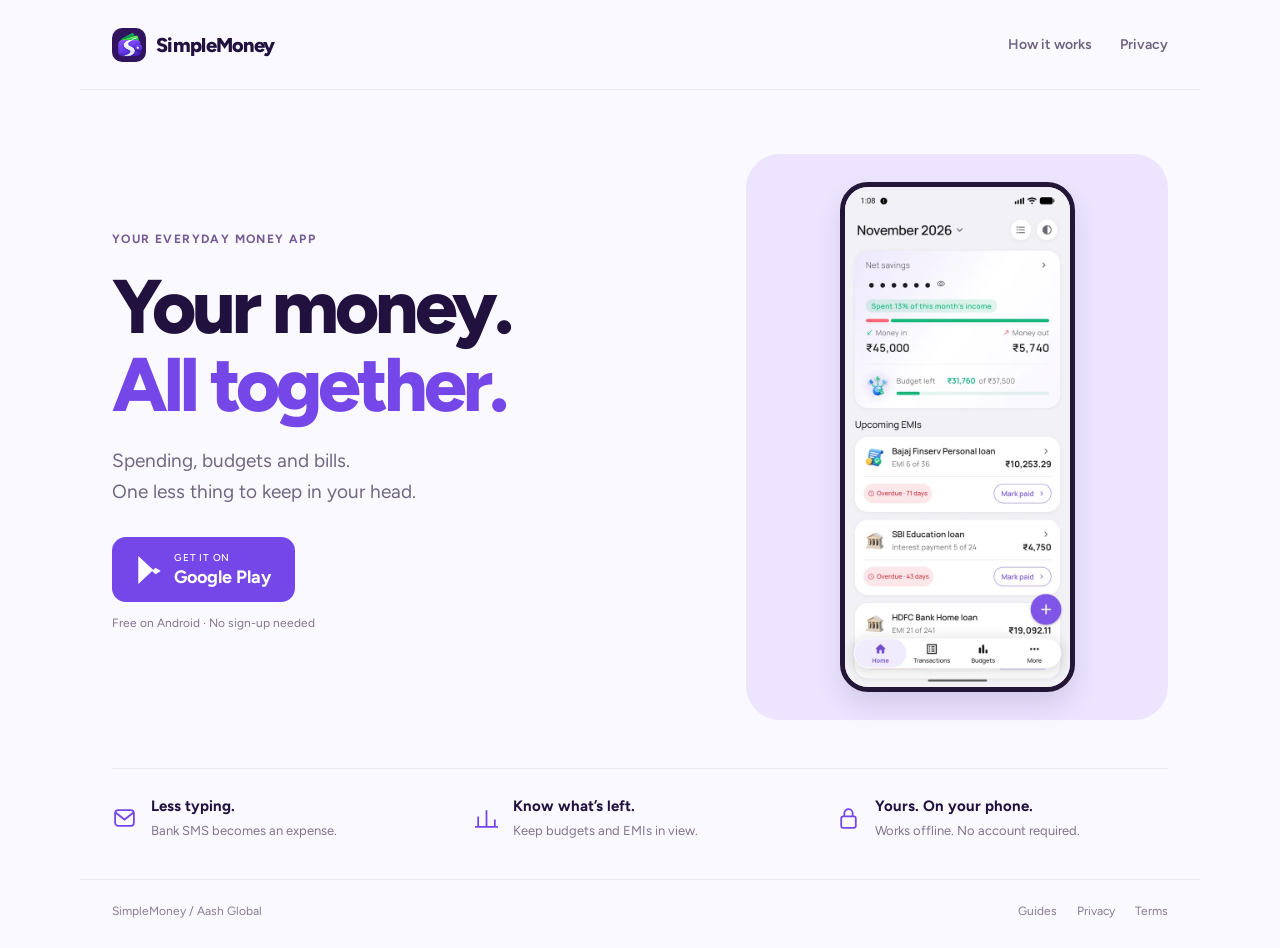
==== commit 9c96798a: "Replace long homepage with concise purple app landing page" ====
--- a/index.html
+++ b/index.html
@@ -21,295 +21,22 @@
 <link rel="icon" href="/assets/img/favicon.png">
 <link rel="apple-touch-icon" href="/assets/img/apple-touch-icon.png">
 <link rel="preload" href="/assets/fonts/figtree.woff2" as="font" type="font/woff2" crossorigin>
-<link rel="stylesheet" href="/assets/style.css?v=5">
-<link rel="stylesheet" href="/assets/editorial.css?v=5">
+
+<style>
+@font-face{font-family:Figtree;src:url('/assets/fonts/figtree.woff2') format('woff2');font-weight:300 900;font-display:swap}
+*{box-sizing:border-box}body{margin:0;background:#faf9ff;color:#20113e;font-family:Figtree,system-ui,sans-serif}a{color:inherit;text-decoration:none}a:focus-visible{outline:3px solid #aa8bff;outline-offset:6px}header,main,footer{max-width:1120px;margin:auto;padding-left:32px;padding-right:32px}header{height:90px;display:flex;align-items:center;justify-content:space-between;border-bottom:1px solid #e9e3f4}.brand{display:flex;gap:10px;align-items:center;font-size:20px;font-weight:800;letter-spacing:-.7px}.brand img{width:34px;height:34px;border-radius:10px}nav{display:flex;gap:28px;font-size:14px;font-weight:600;color:#6e637f}.hero{display:grid;grid-template-columns:1.15fr .85fr;gap:64px;align-items:center;padding:64px 0 48px}.label{color:#735c95;font-size:12px;font-weight:700;letter-spacing:1.4px;text-transform:uppercase}h1{font-size:clamp(48px,6vw,76px);letter-spacing:-4px;line-height:1.03;margin:22px 0;font-weight:800}h1 span{color:#7546e8}.intro{font-size:19px;line-height:1.6;color:#716780;max-width:360px;margin:0 0 30px}.download{display:inline-flex;gap:12px;align-items:center;background:#7546e8;color:white;border-radius:14px;padding:14px 24px;font-weight:700;font-size:18px;transition:background .2s}.download:hover{background:#6030d0}.download svg{width:26px;height:30px}.download small{display:block;font-size:10px;letter-spacing:.8px;font-weight:500;margin-bottom:2px;text-transform:uppercase}.note{font-size:12px;color:#81758e;margin-top:14px}.visual{background:#ede5ff;border-radius:34px;display:flex;align-items:center;justify-content:center;padding:28px;position:relative;min-width:0}.visual img{display:block;width:235px;max-width:100%;height:auto;border:5px solid #231636;border-radius:28px;box-shadow:0 14px 24px #331e5920}.benefits{display:grid;grid-template-columns:repeat(3,1fr);padding:28px 0 38px;border-top:1px solid #e9e3f4;gap:30px}.benefit{display:flex;gap:14px;align-items:center}.icon{color:#7546e8;flex:none}.icon svg{width:25px;height:25px;display:block}.benefit h2{font-size:15px;margin:0 0 6px;font-weight:700}.benefit p{font-size:13px;color:#81758e;margin:0;line-height:1.5}footer{display:flex;align-items:center;justify-content:space-between;padding-top:24px;padding-bottom:30px;border-top:1px solid #e9e3f4;color:#877c95;font-size:12px}footer div{display:flex;gap:20px}
+@media(max-width:700px){header,main,footer{padding-left:22px;padding-right:22px}header{height:74px}.brand{font-size:18px}nav{gap:16px;font-size:12px}nav .optional{display:none}.hero{grid-template-columns:1fr;gap:30px;padding:34px 0 28px;text-align:center}h1{font-size:52px;letter-spacing:-2.8px;margin:16px 0}.intro{font-size:16px;line-height:1.55;margin:0 auto 23px;max-width:290px}.label{font-size:10px}.download{font-size:17px}.note{margin:12px 0 0}.visual{padding:24px;max-width:360px;width:100%;margin:auto;border-radius:24px}.visual img{width:190px;border-radius:23px;border-width:4px}.benefits{grid-template-columns:1fr;gap:22px;padding:26px 8px}.benefit{text-align:left}.benefit h2{font-size:15px}.benefit p{font-size:13px}footer{gap:20px;flex-wrap:wrap}}
+</style>
 </head>
 <body>
-<a class="skip" href="#main">Skip to content</a>
-<header class="site-head">
-  <div class="wrap">
-    <a class="brand" href="/"><img src="/assets/img/app-icon-512.png" alt="" width="36" height="36"><span>SimpleMoney</span></a>
-    <nav class="site-nav" aria-label="Main">
-      <a href="/guides">Guides</a>
-      <a href="/ai-expense-tracker" class="hide-sm">AI &amp; MCP</a>
-      <a href="/privacy" class="hide-sm">Privacy</a>
-    </nav>
-    <a class="btn btn-dark btn-sm head-cta" href="https://play.google.com/store/apps/details?id=com.aash591.SimpleMoney" rel="noopener">Get the app</a>
-  </div>
-</header>
-
-<main id="main">
-<section class="hero">
-  <div class="wrap">
-    <div class="pitch">
-      <span class="eyebrow"><b>FREE</b> Expense manager for Android</span>
-      <h1 class="headline">
-        <span class="fixed">A little clarity.</span><br><span class="typed">For your money.</span>
-      </h1>
-      <p class="hero-sub">SimpleMoney turns your bank SMS into transactions, keeps budgets, loans and debts in one place, and stores everything on your phone. No sign-up, no cloud account.</p>
-      <div class="hero-cta">
-        <a class="btn btn-dark btn-play" href="https://play.google.com/store/apps/details?id=com.aash591.SimpleMoney" rel="noopener">
-          <svg viewBox="0 0 40 40" aria-hidden="true"><path fill="#00d7fe" d="M7 5.6v28.8c0 .9.5 1.6 1.1 2L24.3 20 8.1 3.6C7.5 4 7 4.7 7 5.6z"/><path fill="#00f076" d="M29.7 14.6 11.4 4.1c-1.2-.7-2.4-.8-3.3-.5L24.3 20z"/><path fill="#ff3a44" d="M8.1 36.4c.9.3 2.1.2 3.3-.5l18.3-10.5L24.3 20z"/><path fill="#ffd500" d="m29.7 25.4 5.5-3.2c1.9-1.1 1.9-3.3 0-4.4l-5.5-3.2-5.4 5.4z"/></svg>
-          <span><small>Get it on</small><b>Google Play</b></span>
-        </a>
-        <a class="btn btn-ghost" href="/guides">See how it works</a>
-      </div>
-      <ul class="ticks">
-        <li>No account</li>
-        <li>Works offline</li>
-        <li>Reads bank &amp; UPI SMS</li>
-      </ul>
-    </div>
-    <div class="phones" aria-hidden="true">
-      <div class="phone back"><img src="/assets/app/bud-list.webp" alt="" width="540" height="1170"></div>
-      <div class="phone front"><img src="/assets/app/home-top.webp" alt="" width="540" height="1170"></div>
-      <div class="float-card sms"><i>₹</i><div><b>₹1,299 added</b><span>from your HDFC Bank SMS</span></div></div>
-      <div class="float-card lock"><i>
-        <svg width="20" height="20" viewBox="0 0 24 24" fill="none" stroke="currentColor" stroke-width="2.2" stroke-linecap="round" stroke-linejoin="round"><rect x="4" y="10.5" width="16" height="10" rx="2.5"/><path d="M8 10.5V7.5a4 4 0 0 1 8 0v3"/></svg></i><div><b>Stays on your phone</b><span>No servers, no sign-up</span></div></div>
-    </div>
-  </div>
-</section>
-
-<section class="section" id="features">
-  <div class="wrap">
-    <div class="section-head">
-      <span class="kicker">What it does</span>
-      <h2>Everything your money needs. Nothing it doesn’t.</h2>
-      <p>Daily spending, budgets, EMIs, money lent to friends and the bills that come back every month, in one calm app.</p>
-    </div>
-    <div class="bento">
-      <article class="card wide tinted">
-        <div class="card-text">
-          <h3>Your bank SMS, turned into transactions</h3>
-          <p>Bank and UPI alerts are read on your phone and added for you, with the right account and category. You stop typing in every payment.</p>
-          <a class="more" href="/bank-sms-expense-tracker">How SMS reading works</a>
-        </div>
-        <div class="shot low"><img src="/assets/app/sms-preview.webp" alt="A bank SMS for ₹1,299 turned into a Shopping expense" width="540" height="1200" loading="lazy"></div>
-      </article>
-      <article class="card third">
-        <h3>Budgets that say what’s left</h3>
-        <p>See a safe amount to spend each day, and get warned when you’re ahead of pace.</p>
-        <div class="shot"><img src="/assets/app/bud-detail.webp" alt="A budget that is over by ₹1,000" width="540" height="1200" loading="lazy"></div>
-      </article>
-      <article class="card third">
-        <h3>Loans &amp; EMIs to the last payment</h3>
-        <p>Principal repaid, interest, due dates and reminders before each EMI.</p>
-        <div class="shot"><img src="/assets/app/loan-list.webp" alt="Loan repayment progress across eight loans" width="540" height="1200" loading="lazy"></div>
-      </article>
-      <article class="card wide tinted">
-        <div class="card-text">
-          <h3>Ask Claude or ChatGPT about your money</h3>
-          <p>Connect your own AI assistant over MCP. Ask where your money went or have it tidy up categories. Nothing changes until you approve it.</p>
-          <a class="more" href="/ai-expense-tracker">About the AI assistant</a>
-        </div>
-        <div class="shot"><img src="/assets/app/ai-top.webp" alt="Setting up the AI assistant in three steps" width="540" height="1200" loading="lazy"></div>
-      </article>
-      <article class="card third">
-        <h3>Bills that come back</h3>
-        <p>Rent, SIPs, premiums and subscriptions, with a six-month forecast.</p>
-        <div class="shot"><img src="/assets/app/rec-list.webp" alt="Recurring payments by month" width="540" height="1200" loading="lazy"></div>
-      </article>
-      <article class="card third">
-        <h3>Money lent and borrowed</h3>
-        <p>Know exactly what each friend owes you, and send a gentle reminder.</p>
-        <div class="shot"><img src="/assets/app/debt-person.webp" alt="Amit Verma owes you ₹25,000" width="540" height="1200" loading="lazy"></div>
-      </article>
-      <article class="card third">
-        <h3>Import any statement</h3>
-        <p>PDF, CSV and Excel, including Google Pay, PhonePe and Paytm.</p>
-        <div class="shot"><img src="/assets/app/import-ready.webp" alt="Importing a bank statement" width="540" height="1200" loading="lazy"></div>
-      </article>
-      <article class="card mini">
-        <div class="ico"><svg viewBox="0 0 24 24" fill="none" stroke="currentColor" stroke-width="2" stroke-linecap="round" stroke-linejoin="round"><circle cx="12" cy="12" r="9"/><path d="M3 12h18M12 3c2.5 2.7 3.8 5.7 3.8 9s-1.3 6.3-3.8 9c-2.5-2.7-3.8-5.7-3.8-9S9.5 5.7 12 3z"/></svg></div>
-        <h3>Every currency</h3>
-        <p>Each account in its own currency, with one combined total.</p>
-      </article>
-      <article class="card mini">
-        <div class="ico"><svg viewBox="0 0 24 24" fill="none" stroke="currentColor" stroke-width="2" stroke-linecap="round" stroke-linejoin="round"><path d="M7 18a4.5 4.5 0 0 1-.6-9A6 6 0 0 1 18 8a4 4 0 0 1-.5 10z"/><path d="M12 11v5M10 13.5h4"/></svg></div>
-        <h3>Encrypted backup</h3>
-        <p>To your own Google Drive, locked with a PIN that’s never stored.</p>
-      </article>
-      <article class="card mini">
-        <div class="ico"><svg viewBox="0 0 24 24" fill="none" stroke="currentColor" stroke-width="2" stroke-linecap="round" stroke-linejoin="round"><path d="M2.5 12S6 5.5 12 5.5 21.5 12 21.5 12 18 18.5 12 18.5 2.5 12 2.5 12z"/><circle cx="12" cy="12" r="3"/></svg></div>
-        <h3>Private on screen</h3>
-        <p>Amounts stay hidden until you tap the eye, and an app lock keeps others out.</p>
-      </article>
-    </div>
-  </div>
-</section>
-
-<section class="section" style="padding-top:0">
-  <div class="wrap">
-    <div class="band">
-      <span class="kicker">Private by design</span>
-      <h2>Your money stays on your phone.</h2>
-      <div class="band-grid">
-        <div>
-          <div class="ico"><svg viewBox="0 0 24 24" fill="none" stroke="currentColor" stroke-width="2" stroke-linecap="round" stroke-linejoin="round"><circle cx="12" cy="8" r="4"/><path d="M4 21c1.5-4 4.5-6 8-6s6.5 2 8 6M3 3l18 18"/></svg></div>
-          <h3>No account</h3>
-          <p>No email, no password, no sign-up. Open the app and start.</p>
-        </div>
-        <div>
-          <div class="ico"><svg viewBox="0 0 24 24" fill="none" stroke="currentColor" stroke-width="2" stroke-linecap="round" stroke-linejoin="round"><rect x="6" y="2.5" width="12" height="19" rx="3"/><path d="M10.5 18h3"/></svg></div>
-          <h3>SMS read on device</h3>
-          <p>Bank messages are processed on your phone. They’re never uploaded or sold.</p>
-        </div>
-        <div>
-          <div class="ico"><svg viewBox="0 0 24 24" fill="none" stroke="currentColor" stroke-width="2" stroke-linecap="round" stroke-linejoin="round"><rect x="4" y="10.5" width="16" height="10" rx="2.5"/><path d="M8 10.5V7.5a4 4 0 0 1 8 0v3"/></svg></div>
-          <h3>Your Drive, your PIN</h3>
-          <p>Optional backup goes to your own Google Drive, encrypted if you like.</p>
-        </div>
-        <div>
-          <div class="ico"><svg viewBox="0 0 24 24" fill="none" stroke="currentColor" stroke-width="2" stroke-linecap="round" stroke-linejoin="round"><path d="M12 3l7 3v6c0 4.5-3 7.8-7 9-4-1.2-7-4.5-7-9V6z"/><path d="M8.5 12l2.5 2.5 4.5-5"/></svg></div>
-          <h3>You approve AI changes</h3>
-          <p>The assistant suggests. Nothing is saved until you say yes.</p>
-        </div>
-      </div>
-      <p class="band-link"><a href="/privacy">Read the privacy policy</a></p>
-    </div>
-  </div>
-</section>
-
-<section class="section" style="padding-top:0" aria-labelledby="inside">
-  <div class="wrap">
-    <div class="section-head center">
-      <span class="kicker">A look inside</span>
-      <h2 id="inside">Clear screens, one question at a time.</h2>
-    </div>
-  </div>
-  <div class="reel">
-    <div class="reel-track">
-      <img src="/assets/app/home-top.webp" alt="Your month at a glance, with upcoming EMIs" width="540" height="1200" loading="lazy">
-      <img src="/assets/app/home-pace.webp" alt="Spending pace and what is coming up" width="540" height="1200" loading="lazy">
-      <img src="/assets/app/home-spending.webp" alt="Where your money went" width="540" height="1200" loading="lazy">
-      <img src="/assets/app/tx-list.webp" alt="All your transactions" width="540" height="1200" loading="lazy">
-      <img src="/assets/app/bud-list.webp" alt="Budgets with what is left" width="540" height="1200" loading="lazy">
-      <img src="/assets/app/bud-detail.webp" alt="See how a budget is going" width="540" height="1200" loading="lazy">
-      <img src="/assets/app/rec-list.webp" alt="Recurring payments and a six-month forecast" width="540" height="1200" loading="lazy">
-      <img src="/assets/app/loan-list.webp" alt="Loan progress and EMIs" width="540" height="1200" loading="lazy">
-      <img src="/assets/app/sms-preview.webp" alt="Bank SMS added for you" width="540" height="1200" loading="lazy">
-      <img src="/assets/app/ai-top.webp" alt="Ask Claude or ChatGPT, with your approval" width="540" height="1200" loading="lazy">
-      <img src="/assets/app/home-top.webp" alt="" width="540" height="1200" loading="lazy">
-      <img src="/assets/app/home-pace.webp" alt="" width="540" height="1200" loading="lazy">
-      <img src="/assets/app/home-spending.webp" alt="" width="540" height="1200" loading="lazy">
-      <img src="/assets/app/tx-list.webp" alt="" width="540" height="1200" loading="lazy">
-      <img src="/assets/app/bud-list.webp" alt="" width="540" height="1200" loading="lazy">
-      <img src="/assets/app/bud-detail.webp" alt="" width="540" height="1200" loading="lazy">
-      <img src="/assets/app/rec-list.webp" alt="" width="540" height="1200" loading="lazy">
-      <img src="/assets/app/loan-list.webp" alt="" width="540" height="1200" loading="lazy">
-      <img src="/assets/app/sms-preview.webp" alt="" width="540" height="1200" loading="lazy">
-      <img src="/assets/app/ai-top.webp" alt="" width="540" height="1200" loading="lazy">
-    </div>
-  </div>
-</section>
-
-<section class="section" style="padding-top:40px" id="pricing">
-  <div class="wrap">
-    <div class="section-head center">
-      <span class="kicker">Free or Pro</span>
-      <h2>Free is complete. Pro is nicer.</h2>
-      <p>Tracking your money is free, for good. Pro adds a few extras and removes the ads.</p>
-    </div>
-    <div class="plans">
-      <div class="plan">
-        <h3>Free</h3>
-        <p class="price">Everything you need to track</p>
-        <ul>
-          <li>Spending, income, accounts and transfers</li>
-          <li>Bank SMS reading and statement import</li>
-          <li>Loans, EMIs, debts and recurring payments</li>
-          <li>Up to 7 budgets</li>
-          <li>Backup to Google Drive and app lock</li>
-          <li>A few quiet ads, never while you add or browse</li>
-        </ul>
-      </div>
-      <div class="plan pro">
-        <h3>Pro <small>Optional</small></h3>
-        <p class="price">Everything in Free, plus</p>
-        <ul>
-          <li>Unlimited budgets</li>
-          <li>Every look and accent colour</li>
-          <li>The AI assistant for Claude and ChatGPT</li>
-          <li>No ads</li>
-          <li>Renews through Google Play, cancel any time</li>
-        </ul>
-      </div>
-    </div>
-  </div>
-</section>
-
-<section class="section" style="padding-top:0" aria-labelledby="explore">
-  <div class="wrap">
-    <div class="section-head">
-      <span class="kicker">Explore</span>
-      <h2 id="explore">Choosing an expense app?</h2>
-    </div>
-    <nav class="explore" aria-label="More about SimpleMoney">
-      <a href="/best-expense-manager-app">Best expense manager app<span>What to look for, and what SimpleMoney does</span></a>
-      <a href="/bank-sms-expense-tracker">Bank SMS expense tracker<span>Expenses added from your bank alerts</span></a>
-      <a href="/ai-expense-tracker">AI &amp; MCP<span>Claude and ChatGPT, with your approval</span></a>
-      <a href="/cashew-alternative">Cashew alternative<span>How the two apps compare</span></a>
-      <a href="/money-lover-alternative">Money Lover alternative<span>Offline, no account, reads SMS</span></a>
-    </nav>
-  </div>
-</section>
-
-<section class="section" style="padding-top:0">
-  <div class="wrap">
-    <div class="cta-band">
-      <img src="/assets/img/app-icon-512.png" alt="" width="76" height="76">
-      <h2>Know where your money goes.</h2>
-      <p>Free on Google Play. No account, and your data never leaves your phone unless you choose to back it up.</p>
-      <div class="hero-cta">
-        <a class="btn btn-dark btn-play" href="https://play.google.com/store/apps/details?id=com.aash591.SimpleMoney" rel="noopener">
-          <svg viewBox="0 0 40 40" aria-hidden="true"><path fill="#00d7fe" d="M7 5.6v28.8c0 .9.5 1.6 1.1 2L24.3 20 8.1 3.6C7.5 4 7 4.7 7 5.6z"/><path fill="#00f076" d="M29.7 14.6 11.4 4.1c-1.2-.7-2.4-.8-3.3-.5L24.3 20z"/><path fill="#ff3a44" d="M8.1 36.4c.9.3 2.1.2 3.3-.5l18.3-10.5L24.3 20z"/><path fill="#ffd500" d="m29.7 25.4 5.5-3.2c1.9-1.1 1.9-3.3 0-4.4l-5.5-3.2-5.4 5.4z"/></svg>
-          <span><small>Get it on</small><b>Google Play</b></span>
-        </a>
-        <a class="btn btn-ghost" href="/guides">Read the guides</a>
-      </div>
-    </div>
-  </div>
+<header><a class="brand" href="/"><img src="/assets/img/app-icon-512.png" alt="" width="34" height="34">SimpleMoney</a><nav aria-label="Main"><a href="/guides">How it works</a><a class="optional" href="/privacy">Privacy</a></nav></header>
+<main>
+<section class="hero" aria-labelledby="title"><div><div class="label">Your everyday money app</div><h1 id="title">Your money.<br><span>All together.</span></h1><p class="intro">Spending, budgets and bills.<br>One less thing to keep in your head.</p><a class="download" href="https://play.google.com/store/apps/details?id=com.aash591.SimpleMoney"><svg viewBox="0 0 24 28" aria-hidden="true" fill="currentColor"><path d="M2 1v26l14-13L2 1zm16 11 5 3-5 3-3-3 3-3z"/></svg><span><small>Get it on</small>Google Play</span></a><p class="note">Free on Android · No sign-up needed</p></div><div class="visual"><img src="/assets/app/home-top.webp" alt="SimpleMoney app showing account balances, spending and upcoming payments" width="540" height="1170" fetchpriority="high"></div></section>
+<section class="benefits" aria-label="Why SimpleMoney">
+<div class="benefit"><span class="icon"><svg viewBox="0 0 24 24" fill="none" stroke="currentColor" stroke-width="1.7"><rect x="3" y="4" width="18" height="15" rx="3"/><path d="m3 6 9 7 9-7"/></svg></span><div><h2>Less typing.</h2><p>Bank SMS becomes an expense.</p></div></div>
+<div class="benefit"><span class="icon"><svg viewBox="0 0 24 24" fill="none" stroke="currentColor" stroke-width="1.7"><path d="M4 20V10m8 10V4m8 16v-7M1 20h22"/></svg></span><div><h2>Know what’s left.</h2><p>Keep budgets and EMIs in view.</p></div></div>
+<div class="benefit"><span class="icon"><svg viewBox="0 0 24 24" fill="none" stroke="currentColor" stroke-width="1.7"><rect x="5" y="10" width="14" height="11" rx="2"/><path d="M8 10V7a4 4 0 0 1 8 0v3"/></svg></span><div><h2>Yours. On your phone.</h2><p>Works offline. No account required.</p></div></div>
 </section>
 </main>
-
-<footer class="site-foot">
-  <div class="wrap">
-    <div class="foot-grid">
-      <div class="foot-about">
-        <a class="brand" href="/"><img src="/assets/img/app-icon-512.png" alt="" width="36" height="36" loading="lazy"><span>SimpleMoney</span></a>
-        <p>A private, offline expense manager for Android. No account needed. Your money stays on your phone.</p>
-      </div>
-      <div>
-        <h2>App</h2>
-        <ul>
-          <li><a href="https://play.google.com/store/apps/details?id=com.aash591.SimpleMoney" rel="noopener">Google Play</a></li>
-          <li><a href="/guides">Guides &amp; FAQ</a></li>
-          <li><a href="/ai-expense-tracker">AI &amp; MCP</a></li>
-        </ul>
-      </div>
-      <div>
-        <h2>Compare</h2>
-        <ul>
-          <li><a href="/best-expense-manager-app">Best expense manager</a></li>
-          <li><a href="/bank-sms-expense-tracker">Bank SMS tracker</a></li>
-          <li><a href="/cashew-alternative">Cashew alternative</a></li>
-          <li><a href="/money-lover-alternative">Money Lover alternative</a></li>
-        </ul>
-      </div>
-      <div>
-        <h2>Legal</h2>
-        <ul>
-          <li><a href="/privacy">Privacy policy</a></li>
-          <li><a href="/terms">Terms of service</a></li>
-        </ul>
-      </div>
-    </div>
-    <div class="foot-base">
-      <p>The free version has a few quiet ads, never while you add or browse. Pro removes them.</p>
-      <p>Made with care by <a href="https://aashglobal.in">Aash Global</a></p>
-    </div>
-  </div>
-</footer>
-<script src="/assets/site.js?v=5" defer></script>
-</body>
-</html>
+<footer><span>SimpleMoney / Aash Global</span><div><a href="/guides">Guides</a><a href="/privacy">Privacy</a><a href="/terms">Terms</a></div></footer>
+</body></html>
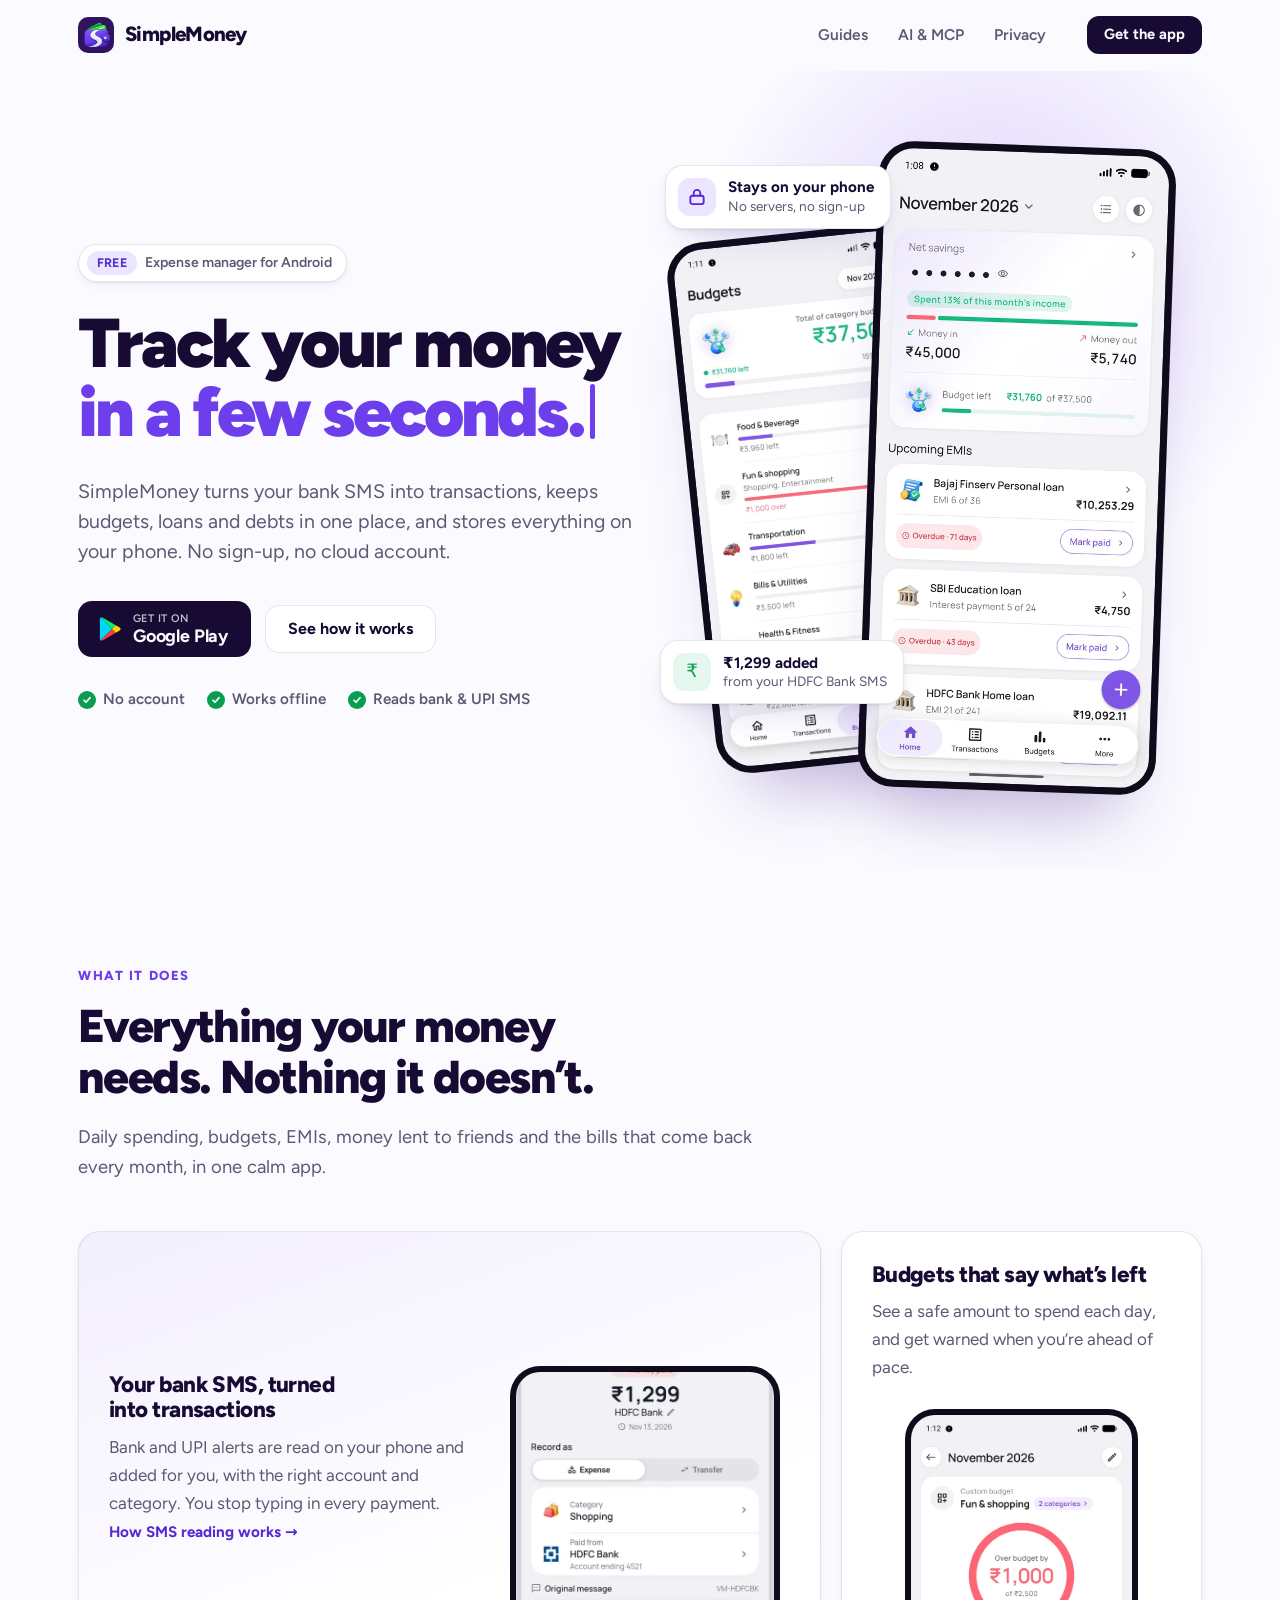
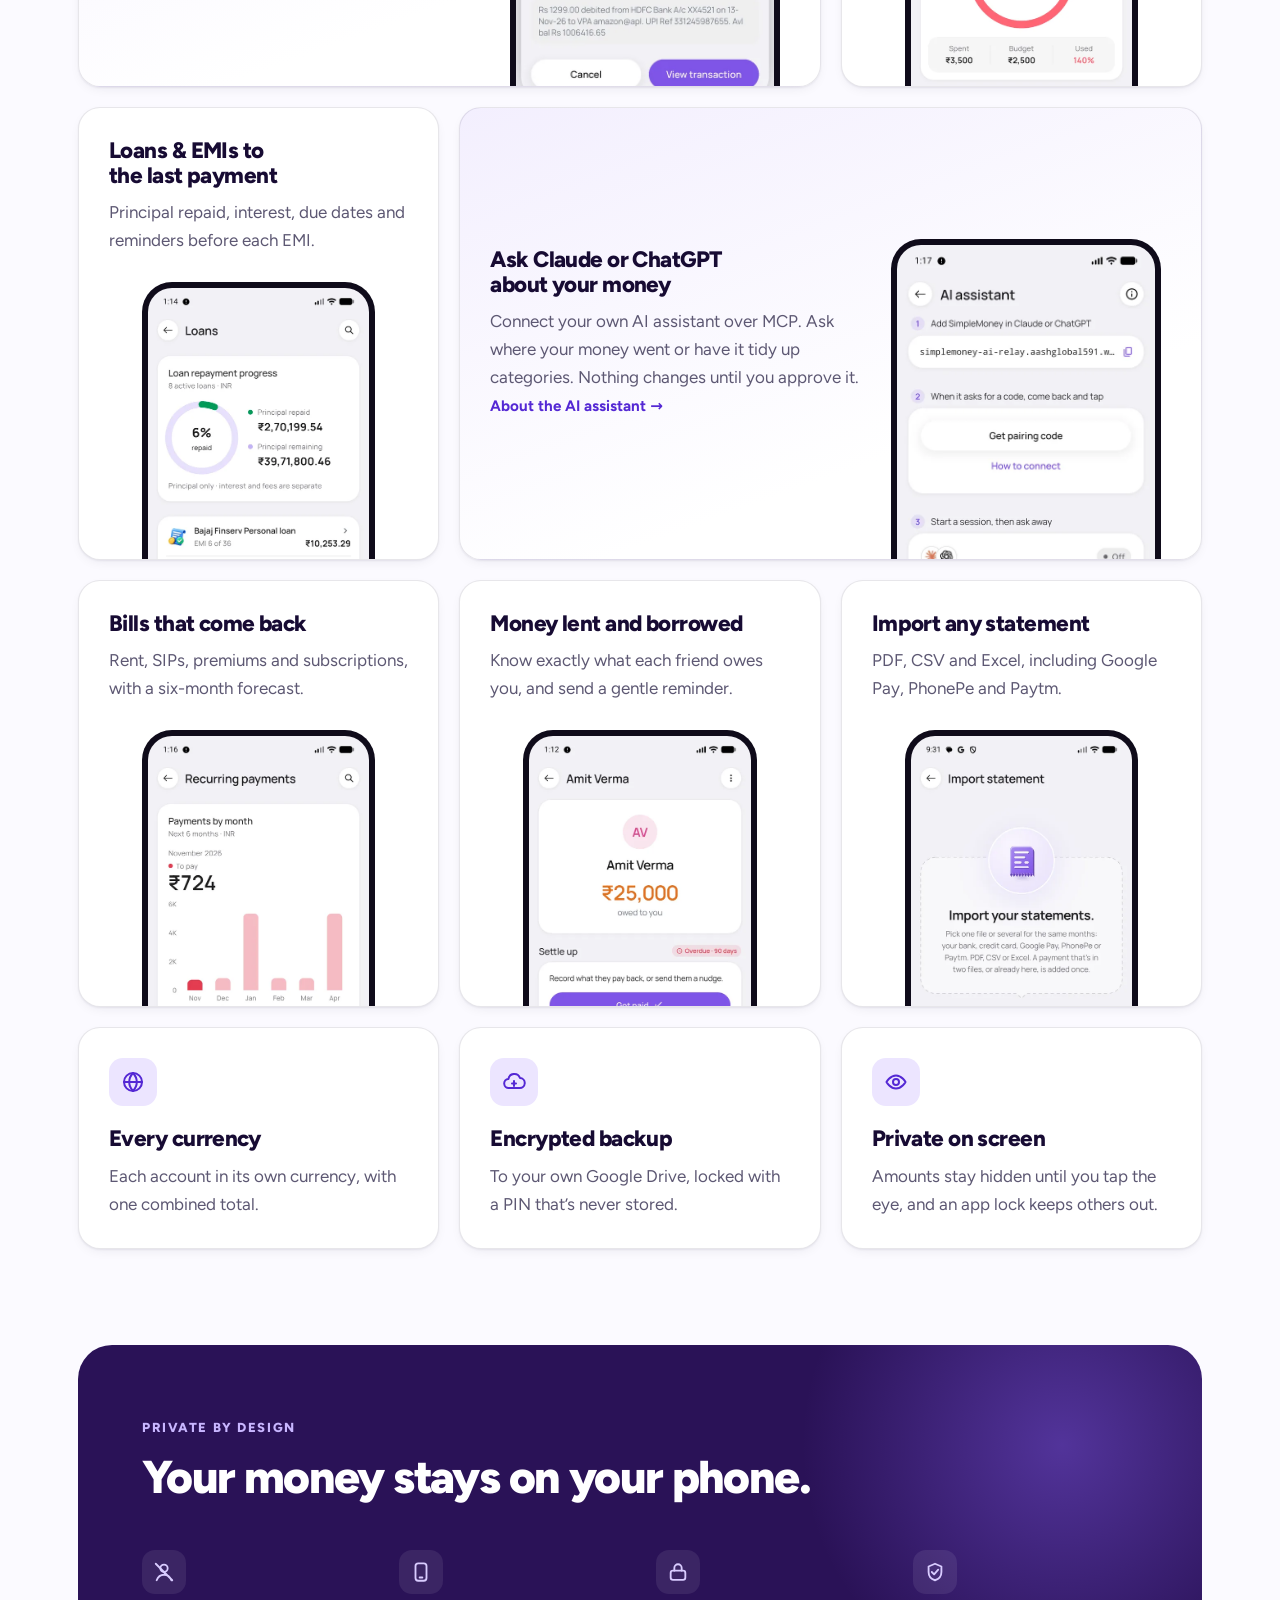
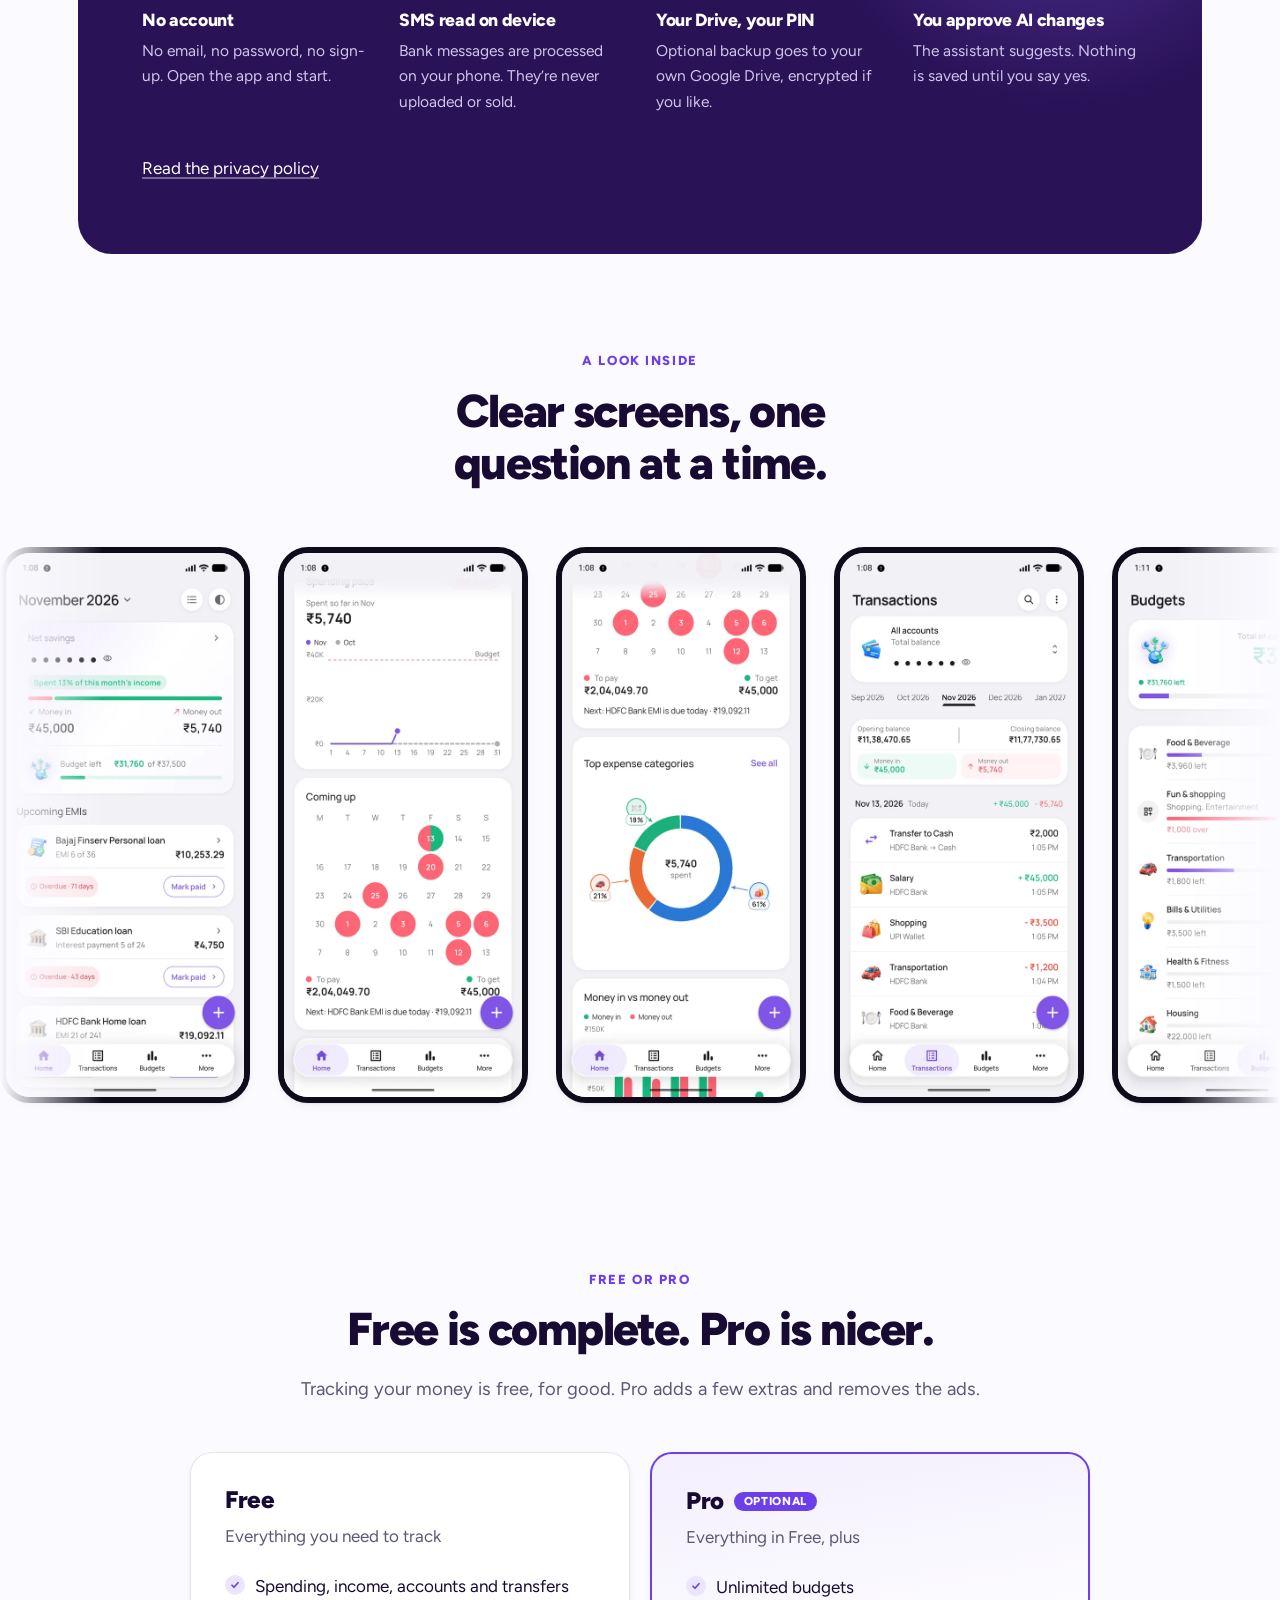
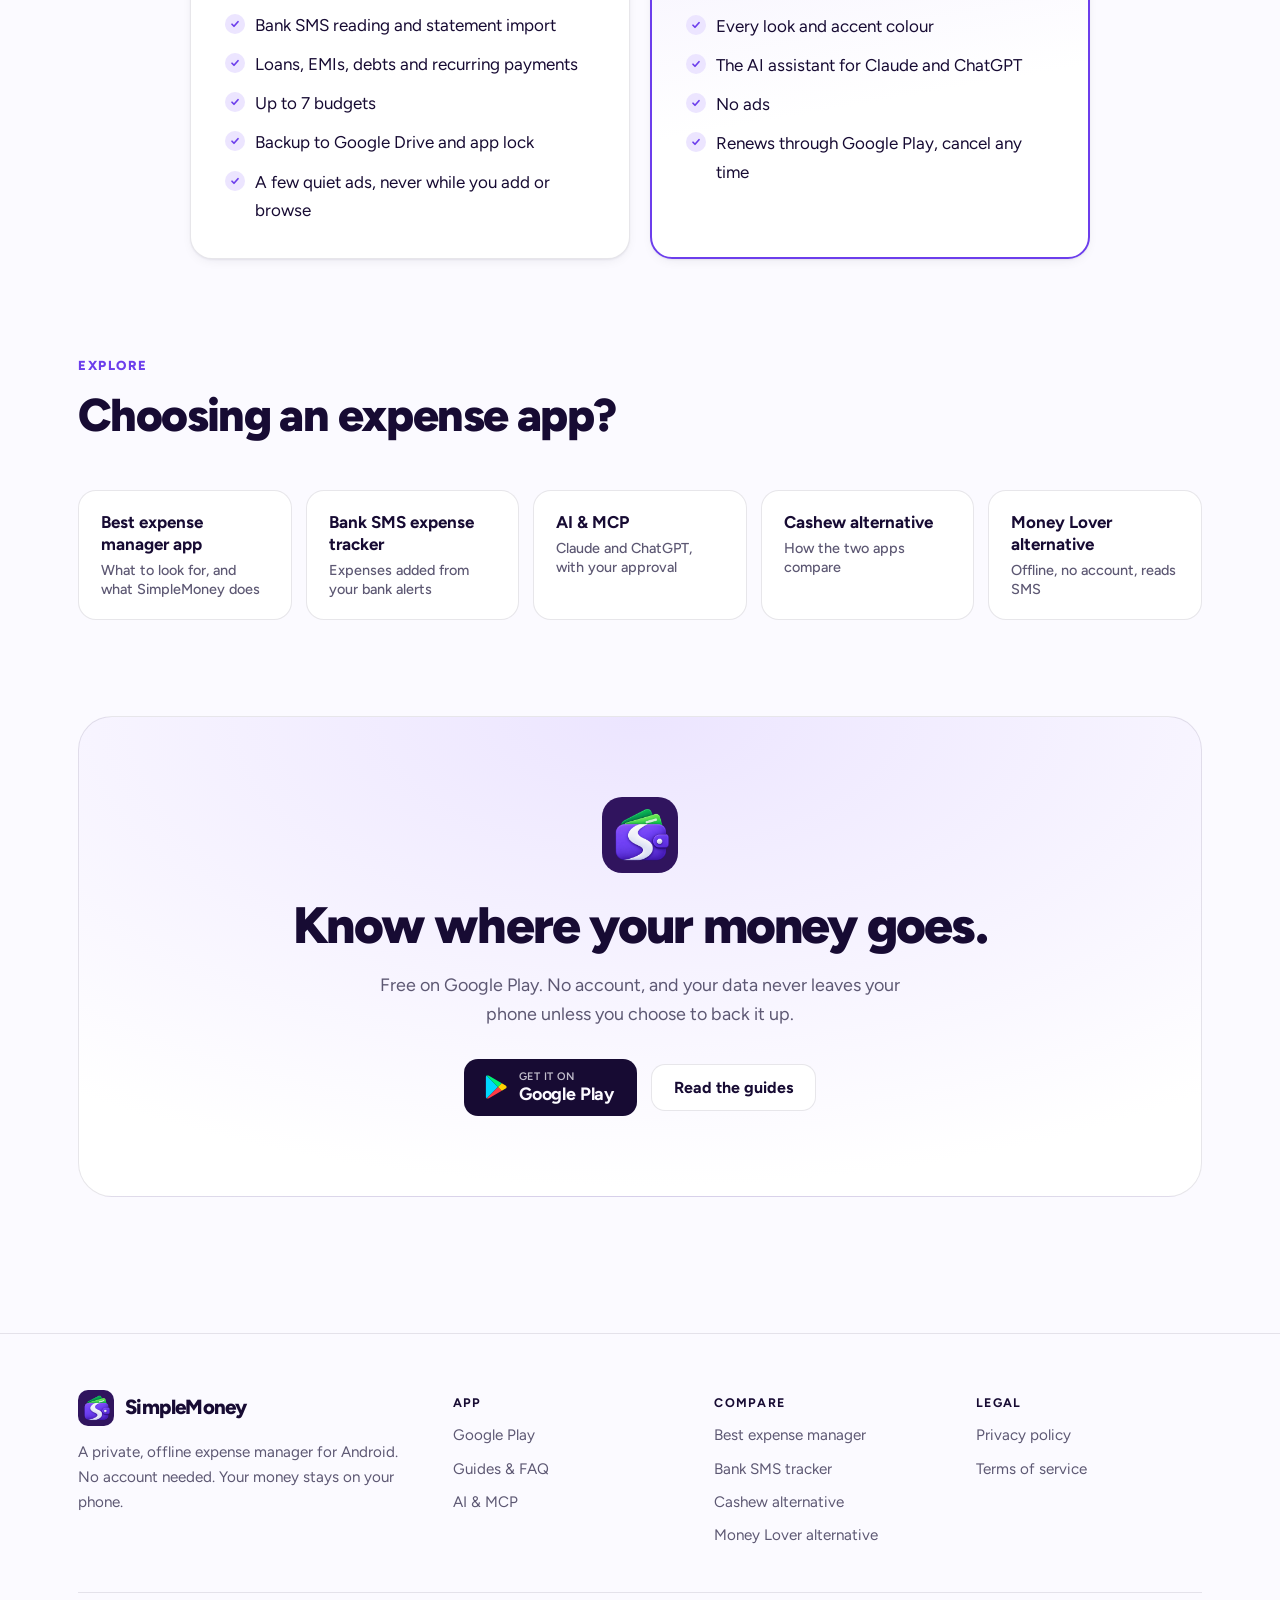
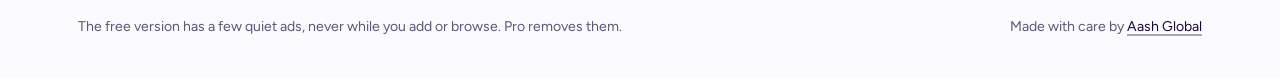
==== commit 66f16d6e: "Add files via upload" ====
--- a/index.html
+++ b/index.html
@@ -21,22 +21,295 @@
 <link rel="icon" href="/assets/img/favicon.png">
 <link rel="apple-touch-icon" href="/assets/img/apple-touch-icon.png">
 <link rel="preload" href="/assets/fonts/figtree.woff2" as="font" type="font/woff2" crossorigin>
-
-<style>
-@font-face{font-family:Figtree;src:url('/assets/fonts/figtree.woff2') format('woff2');font-weight:300 900;font-display:swap}
-*{box-sizing:border-box}body{margin:0;background:#faf9ff;color:#20113e;font-family:Figtree,system-ui,sans-serif}a{color:inherit;text-decoration:none}a:focus-visible{outline:3px solid #aa8bff;outline-offset:6px}header,main,footer{max-width:1120px;margin:auto;padding-left:32px;padding-right:32px}header{height:90px;display:flex;align-items:center;justify-content:space-between;border-bottom:1px solid #e9e3f4}.brand{display:flex;gap:10px;align-items:center;font-size:20px;font-weight:800;letter-spacing:-.7px}.brand img{width:34px;height:34px;border-radius:10px}nav{display:flex;gap:28px;font-size:14px;font-weight:600;color:#6e637f}.hero{display:grid;grid-template-columns:1.15fr .85fr;gap:64px;align-items:center;padding:64px 0 48px}.label{color:#735c95;font-size:12px;font-weight:700;letter-spacing:1.4px;text-transform:uppercase}h1{font-size:clamp(48px,6vw,76px);letter-spacing:-4px;line-height:1.03;margin:22px 0;font-weight:800}h1 span{color:#7546e8}.intro{font-size:19px;line-height:1.6;color:#716780;max-width:360px;margin:0 0 30px}.download{display:inline-flex;gap:12px;align-items:center;background:#7546e8;color:white;border-radius:14px;padding:14px 24px;font-weight:700;font-size:18px;transition:background .2s}.download:hover{background:#6030d0}.download svg{width:26px;height:30px}.download small{display:block;font-size:10px;letter-spacing:.8px;font-weight:500;margin-bottom:2px;text-transform:uppercase}.note{font-size:12px;color:#81758e;margin-top:14px}.visual{background:#ede5ff;border-radius:34px;display:flex;align-items:center;justify-content:center;padding:28px;position:relative;min-width:0}.visual img{display:block;width:235px;max-width:100%;height:auto;border:5px solid #231636;border-radius:28px;box-shadow:0 14px 24px #331e5920}.benefits{display:grid;grid-template-columns:repeat(3,1fr);padding:28px 0 38px;border-top:1px solid #e9e3f4;gap:30px}.benefit{display:flex;gap:14px;align-items:center}.icon{color:#7546e8;flex:none}.icon svg{width:25px;height:25px;display:block}.benefit h2{font-size:15px;margin:0 0 6px;font-weight:700}.benefit p{font-size:13px;color:#81758e;margin:0;line-height:1.5}footer{display:flex;align-items:center;justify-content:space-between;padding-top:24px;padding-bottom:30px;border-top:1px solid #e9e3f4;color:#877c95;font-size:12px}footer div{display:flex;gap:20px}
-@media(max-width:700px){header,main,footer{padding-left:22px;padding-right:22px}header{height:74px}.brand{font-size:18px}nav{gap:16px;font-size:12px}nav .optional{display:none}.hero{grid-template-columns:1fr;gap:30px;padding:34px 0 28px;text-align:center}h1{font-size:52px;letter-spacing:-2.8px;margin:16px 0}.intro{font-size:16px;line-height:1.55;margin:0 auto 23px;max-width:290px}.label{font-size:10px}.download{font-size:17px}.note{margin:12px 0 0}.visual{padding:24px;max-width:360px;width:100%;margin:auto;border-radius:24px}.visual img{width:190px;border-radius:23px;border-width:4px}.benefits{grid-template-columns:1fr;gap:22px;padding:26px 8px}.benefit{text-align:left}.benefit h2{font-size:15px}.benefit p{font-size:13px}footer{gap:20px;flex-wrap:wrap}}
-</style>
+<link rel="stylesheet" href="/assets/style.css?v=3">
 </head>
 <body>
-<header><a class="brand" href="/"><img src="/assets/img/app-icon-512.png" alt="" width="34" height="34">SimpleMoney</a><nav aria-label="Main"><a href="/guides">How it works</a><a class="optional" href="/privacy">Privacy</a></nav></header>
-<main>
-<section class="hero" aria-labelledby="title"><div><div class="label">Your everyday money app</div><h1 id="title">Your money.<br><span>All together.</span></h1><p class="intro">Spending, budgets and bills.<br>One less thing to keep in your head.</p><a class="download" href="https://play.google.com/store/apps/details?id=com.aash591.SimpleMoney"><svg viewBox="0 0 24 28" aria-hidden="true" fill="currentColor"><path d="M2 1v26l14-13L2 1zm16 11 5 3-5 3-3-3 3-3z"/></svg><span><small>Get it on</small>Google Play</span></a><p class="note">Free on Android · No sign-up needed</p></div><div class="visual"><img src="/assets/app/home-top.webp" alt="SimpleMoney app showing account balances, spending and upcoming payments" width="540" height="1170" fetchpriority="high"></div></section>
-<section class="benefits" aria-label="Why SimpleMoney">
-<div class="benefit"><span class="icon"><svg viewBox="0 0 24 24" fill="none" stroke="currentColor" stroke-width="1.7"><rect x="3" y="4" width="18" height="15" rx="3"/><path d="m3 6 9 7 9-7"/></svg></span><div><h2>Less typing.</h2><p>Bank SMS becomes an expense.</p></div></div>
-<div class="benefit"><span class="icon"><svg viewBox="0 0 24 24" fill="none" stroke="currentColor" stroke-width="1.7"><path d="M4 20V10m8 10V4m8 16v-7M1 20h22"/></svg></span><div><h2>Know what’s left.</h2><p>Keep budgets and EMIs in view.</p></div></div>
-<div class="benefit"><span class="icon"><svg viewBox="0 0 24 24" fill="none" stroke="currentColor" stroke-width="1.7"><rect x="5" y="10" width="14" height="11" rx="2"/><path d="M8 10V7a4 4 0 0 1 8 0v3"/></svg></span><div><h2>Yours. On your phone.</h2><p>Works offline. No account required.</p></div></div>
+<a class="skip" href="#main">Skip to content</a>
+<header class="site-head">
+  <div class="wrap">
+    <a class="brand" href="/"><img src="/assets/img/app-icon-512.png" alt="" width="36" height="36"><span>SimpleMoney</span></a>
+    <nav class="site-nav" aria-label="Main">
+      <a href="/guides">Guides</a>
+      <a href="/ai-expense-tracker" class="hide-sm">AI &amp; MCP</a>
+      <a href="/privacy" class="hide-sm">Privacy</a>
+    </nav>
+    <a class="btn btn-dark btn-sm head-cta" href="https://play.google.com/store/apps/details?id=com.aash591.SimpleMoney" rel="noopener">Get the app</a>
+  </div>
+</header>
+
+<main id="main">
+<section class="hero">
+  <div class="wrap">
+    <div class="pitch">
+      <span class="eyebrow"><b>FREE</b> Expense manager for Android</span>
+      <h1 class="headline">
+        <span class="fixed">Track your money</span><br>
+        <span class="typed" id="typed" data-lines='["in a few seconds.","from your bank SMS.","without an account.","without the internet.","down to the last EMI.","in every currency.","and keep it yours."]'>in a few seconds.</span><span class="caret" aria-hidden="true"></span>
+      </h1>
+      <p class="hero-sub">SimpleMoney turns your bank SMS into transactions, keeps budgets, loans and debts in one place, and stores everything on your phone. No sign-up, no cloud account.</p>
+      <div class="hero-cta">
+        <a class="btn btn-dark btn-play" href="https://play.google.com/store/apps/details?id=com.aash591.SimpleMoney" rel="noopener">
+          <svg viewBox="0 0 40 40" aria-hidden="true"><path fill="#00d7fe" d="M7 5.6v28.8c0 .9.5 1.6 1.1 2L24.3 20 8.1 3.6C7.5 4 7 4.7 7 5.6z"/><path fill="#00f076" d="M29.7 14.6 11.4 4.1c-1.2-.7-2.4-.8-3.3-.5L24.3 20z"/><path fill="#ff3a44" d="M8.1 36.4c.9.3 2.1.2 3.3-.5l18.3-10.5L24.3 20z"/><path fill="#ffd500" d="m29.7 25.4 5.5-3.2c1.9-1.1 1.9-3.3 0-4.4l-5.5-3.2-5.4 5.4z"/></svg>
+          <span><small>Get it on</small><b>Google Play</b></span>
+        </a>
+        <a class="btn btn-ghost" href="/guides">See how it works</a>
+      </div>
+      <ul class="ticks">
+        <li>No account</li>
+        <li>Works offline</li>
+        <li>Reads bank &amp; UPI SMS</li>
+      </ul>
+    </div>
+    <div class="phones" aria-hidden="true">
+      <div class="phone back"><img src="/assets/app/bud-list.webp" alt="" width="540" height="1170"></div>
+      <div class="phone front"><img src="/assets/app/home-top.webp" alt="" width="540" height="1170"></div>
+      <div class="float-card sms"><i>₹</i><div><b>₹1,299 added</b><span>from your HDFC Bank SMS</span></div></div>
+      <div class="float-card lock"><i>
+        <svg width="20" height="20" viewBox="0 0 24 24" fill="none" stroke="currentColor" stroke-width="2.2" stroke-linecap="round" stroke-linejoin="round"><rect x="4" y="10.5" width="16" height="10" rx="2.5"/><path d="M8 10.5V7.5a4 4 0 0 1 8 0v3"/></svg></i><div><b>Stays on your phone</b><span>No servers, no sign-up</span></div></div>
+    </div>
+  </div>
+</section>
+
+<section class="section" id="features">
+  <div class="wrap">
+    <div class="section-head">
+      <span class="kicker">What it does</span>
+      <h2>Everything your money needs. Nothing it doesn’t.</h2>
+      <p>Daily spending, budgets, EMIs, money lent to friends and the bills that come back every month, in one calm app.</p>
+    </div>
+    <div class="bento">
+      <article class="card wide tinted">
+        <div class="card-text">
+          <h3>Your bank SMS, turned into transactions</h3>
+          <p>Bank and UPI alerts are read on your phone and added for you, with the right account and category. You stop typing in every payment.</p>
+          <a class="more" href="/bank-sms-expense-tracker">How SMS reading works</a>
+        </div>
+        <div class="shot low"><img src="/assets/app/sms-preview.webp" alt="A bank SMS for ₹1,299 turned into a Shopping expense" width="540" height="1200" loading="lazy"></div>
+      </article>
+      <article class="card third">
+        <h3>Budgets that say what’s left</h3>
+        <p>See a safe amount to spend each day, and get warned when you’re ahead of pace.</p>
+        <div class="shot"><img src="/assets/app/bud-detail.webp" alt="A budget that is over by ₹1,000" width="540" height="1200" loading="lazy"></div>
+      </article>
+      <article class="card third">
+        <h3>Loans &amp; EMIs to the last payment</h3>
+        <p>Principal repaid, interest, due dates and reminders before each EMI.</p>
+        <div class="shot"><img src="/assets/app/loan-list.webp" alt="Loan repayment progress across eight loans" width="540" height="1200" loading="lazy"></div>
+      </article>
+      <article class="card wide tinted">
+        <div class="card-text">
+          <h3>Ask Claude or ChatGPT about your money</h3>
+          <p>Connect your own AI assistant over MCP. Ask where your money went or have it tidy up categories. Nothing changes until you approve it.</p>
+          <a class="more" href="/ai-expense-tracker">About the AI assistant</a>
+        </div>
+        <div class="shot"><img src="/assets/app/ai-top.webp" alt="Setting up the AI assistant in three steps" width="540" height="1200" loading="lazy"></div>
+      </article>
+      <article class="card third">
+        <h3>Bills that come back</h3>
+        <p>Rent, SIPs, premiums and subscriptions, with a six-month forecast.</p>
+        <div class="shot"><img src="/assets/app/rec-list.webp" alt="Recurring payments by month" width="540" height="1200" loading="lazy"></div>
+      </article>
+      <article class="card third">
+        <h3>Money lent and borrowed</h3>
+        <p>Know exactly what each friend owes you, and send a gentle reminder.</p>
+        <div class="shot"><img src="/assets/app/debt-person.webp" alt="Amit Verma owes you ₹25,000" width="540" height="1200" loading="lazy"></div>
+      </article>
+      <article class="card third">
+        <h3>Import any statement</h3>
+        <p>PDF, CSV and Excel, including Google Pay, PhonePe and Paytm.</p>
+        <div class="shot"><img src="/assets/app/import-ready.webp" alt="Importing a bank statement" width="540" height="1200" loading="lazy"></div>
+      </article>
+      <article class="card mini">
+        <div class="ico"><svg viewBox="0 0 24 24" fill="none" stroke="currentColor" stroke-width="2" stroke-linecap="round" stroke-linejoin="round"><circle cx="12" cy="12" r="9"/><path d="M3 12h18M12 3c2.5 2.7 3.8 5.7 3.8 9s-1.3 6.3-3.8 9c-2.5-2.7-3.8-5.7-3.8-9S9.5 5.7 12 3z"/></svg></div>
+        <h3>Every currency</h3>
+        <p>Each account in its own currency, with one combined total.</p>
+      </article>
+      <article class="card mini">
+        <div class="ico"><svg viewBox="0 0 24 24" fill="none" stroke="currentColor" stroke-width="2" stroke-linecap="round" stroke-linejoin="round"><path d="M7 18a4.5 4.5 0 0 1-.6-9A6 6 0 0 1 18 8a4 4 0 0 1-.5 10z"/><path d="M12 11v5M10 13.5h4"/></svg></div>
+        <h3>Encrypted backup</h3>
+        <p>To your own Google Drive, locked with a PIN that’s never stored.</p>
+      </article>
+      <article class="card mini">
+        <div class="ico"><svg viewBox="0 0 24 24" fill="none" stroke="currentColor" stroke-width="2" stroke-linecap="round" stroke-linejoin="round"><path d="M2.5 12S6 5.5 12 5.5 21.5 12 21.5 12 18 18.5 12 18.5 2.5 12 2.5 12z"/><circle cx="12" cy="12" r="3"/></svg></div>
+        <h3>Private on screen</h3>
+        <p>Amounts stay hidden until you tap the eye, and an app lock keeps others out.</p>
+      </article>
+    </div>
+  </div>
+</section>
+
+<section class="section" style="padding-top:0">
+  <div class="wrap">
+    <div class="band">
+      <span class="kicker">Private by design</span>
+      <h2>Your money stays on your phone.</h2>
+      <div class="band-grid">
+        <div>
+          <div class="ico"><svg viewBox="0 0 24 24" fill="none" stroke="currentColor" stroke-width="2" stroke-linecap="round" stroke-linejoin="round"><circle cx="12" cy="8" r="4"/><path d="M4 21c1.5-4 4.5-6 8-6s6.5 2 8 6M3 3l18 18"/></svg></div>
+          <h3>No account</h3>
+          <p>No email, no password, no sign-up. Open the app and start.</p>
+        </div>
+        <div>
+          <div class="ico"><svg viewBox="0 0 24 24" fill="none" stroke="currentColor" stroke-width="2" stroke-linecap="round" stroke-linejoin="round"><rect x="6" y="2.5" width="12" height="19" rx="3"/><path d="M10.5 18h3"/></svg></div>
+          <h3>SMS read on device</h3>
+          <p>Bank messages are processed on your phone. They’re never uploaded or sold.</p>
+        </div>
+        <div>
+          <div class="ico"><svg viewBox="0 0 24 24" fill="none" stroke="currentColor" stroke-width="2" stroke-linecap="round" stroke-linejoin="round"><rect x="4" y="10.5" width="16" height="10" rx="2.5"/><path d="M8 10.5V7.5a4 4 0 0 1 8 0v3"/></svg></div>
+          <h3>Your Drive, your PIN</h3>
+          <p>Optional backup goes to your own Google Drive, encrypted if you like.</p>
+        </div>
+        <div>
+          <div class="ico"><svg viewBox="0 0 24 24" fill="none" stroke="currentColor" stroke-width="2" stroke-linecap="round" stroke-linejoin="round"><path d="M12 3l7 3v6c0 4.5-3 7.8-7 9-4-1.2-7-4.5-7-9V6z"/><path d="M8.5 12l2.5 2.5 4.5-5"/></svg></div>
+          <h3>You approve AI changes</h3>
+          <p>The assistant suggests. Nothing is saved until you say yes.</p>
+        </div>
+      </div>
+      <p class="band-link"><a href="/privacy">Read the privacy policy</a></p>
+    </div>
+  </div>
+</section>
+
+<section class="section" style="padding-top:0" aria-labelledby="inside">
+  <div class="wrap">
+    <div class="section-head center">
+      <span class="kicker">A look inside</span>
+      <h2 id="inside">Clear screens, one question at a time.</h2>
+    </div>
+  </div>
+  <div class="reel">
+    <div class="reel-track">
+      <img src="/assets/app/home-top.webp" alt="Your month at a glance, with upcoming EMIs" width="540" height="1200" loading="lazy">
+      <img src="/assets/app/home-pace.webp" alt="Spending pace and what is coming up" width="540" height="1200" loading="lazy">
+      <img src="/assets/app/home-spending.webp" alt="Where your money went" width="540" height="1200" loading="lazy">
+      <img src="/assets/app/tx-list.webp" alt="All your transactions" width="540" height="1200" loading="lazy">
+      <img src="/assets/app/bud-list.webp" alt="Budgets with what is left" width="540" height="1200" loading="lazy">
+      <img src="/assets/app/bud-detail.webp" alt="See how a budget is going" width="540" height="1200" loading="lazy">
+      <img src="/assets/app/rec-list.webp" alt="Recurring payments and a six-month forecast" width="540" height="1200" loading="lazy">
+      <img src="/assets/app/loan-list.webp" alt="Loan progress and EMIs" width="540" height="1200" loading="lazy">
+      <img src="/assets/app/sms-preview.webp" alt="Bank SMS added for you" width="540" height="1200" loading="lazy">
+      <img src="/assets/app/ai-top.webp" alt="Ask Claude or ChatGPT, with your approval" width="540" height="1200" loading="lazy">
+      <img src="/assets/app/home-top.webp" alt="" width="540" height="1200" loading="lazy">
+      <img src="/assets/app/home-pace.webp" alt="" width="540" height="1200" loading="lazy">
+      <img src="/assets/app/home-spending.webp" alt="" width="540" height="1200" loading="lazy">
+      <img src="/assets/app/tx-list.webp" alt="" width="540" height="1200" loading="lazy">
+      <img src="/assets/app/bud-list.webp" alt="" width="540" height="1200" loading="lazy">
+      <img src="/assets/app/bud-detail.webp" alt="" width="540" height="1200" loading="lazy">
+      <img src="/assets/app/rec-list.webp" alt="" width="540" height="1200" loading="lazy">
+      <img src="/assets/app/loan-list.webp" alt="" width="540" height="1200" loading="lazy">
+      <img src="/assets/app/sms-preview.webp" alt="" width="540" height="1200" loading="lazy">
+      <img src="/assets/app/ai-top.webp" alt="" width="540" height="1200" loading="lazy">
+    </div>
+  </div>
+</section>
+
+<section class="section" style="padding-top:40px" id="pricing">
+  <div class="wrap">
+    <div class="section-head center">
+      <span class="kicker">Free or Pro</span>
+      <h2>Free is complete. Pro is nicer.</h2>
+      <p>Tracking your money is free, for good. Pro adds a few extras and removes the ads.</p>
+    </div>
+    <div class="plans">
+      <div class="plan">
+        <h3>Free</h3>
+        <p class="price">Everything you need to track</p>
+        <ul>
+          <li>Spending, income, accounts and transfers</li>
+          <li>Bank SMS reading and statement import</li>
+          <li>Loans, EMIs, debts and recurring payments</li>
+          <li>Up to 7 budgets</li>
+          <li>Backup to Google Drive and app lock</li>
+          <li>A few quiet ads, never while you add or browse</li>
+        </ul>
+      </div>
+      <div class="plan pro">
+        <h3>Pro <small>Optional</small></h3>
+        <p class="price">Everything in Free, plus</p>
+        <ul>
+          <li>Unlimited budgets</li>
+          <li>Every look and accent colour</li>
+          <li>The AI assistant for Claude and ChatGPT</li>
+          <li>No ads</li>
+          <li>Renews through Google Play, cancel any time</li>
+        </ul>
+      </div>
+    </div>
+  </div>
+</section>
+
+<section class="section" style="padding-top:0" aria-labelledby="explore">
+  <div class="wrap">
+    <div class="section-head">
+      <span class="kicker">Explore</span>
+      <h2 id="explore">Choosing an expense app?</h2>
+    </div>
+    <nav class="explore" aria-label="More about SimpleMoney">
+      <a href="/best-expense-manager-app">Best expense manager app<span>What to look for, and what SimpleMoney does</span></a>
+      <a href="/bank-sms-expense-tracker">Bank SMS expense tracker<span>Expenses added from your bank alerts</span></a>
+      <a href="/ai-expense-tracker">AI &amp; MCP<span>Claude and ChatGPT, with your approval</span></a>
+      <a href="/cashew-alternative">Cashew alternative<span>How the two apps compare</span></a>
+      <a href="/money-lover-alternative">Money Lover alternative<span>Offline, no account, reads SMS</span></a>
+    </nav>
+  </div>
+</section>
+
+<section class="section" style="padding-top:0">
+  <div class="wrap">
+    <div class="cta-band">
+      <img src="/assets/img/app-icon-512.png" alt="" width="76" height="76">
+      <h2>Know where your money goes.</h2>
+      <p>Free on Google Play. No account, and your data never leaves your phone unless you choose to back it up.</p>
+      <div class="hero-cta">
+        <a class="btn btn-dark btn-play" href="https://play.google.com/store/apps/details?id=com.aash591.SimpleMoney" rel="noopener">
+          <svg viewBox="0 0 40 40" aria-hidden="true"><path fill="#00d7fe" d="M7 5.6v28.8c0 .9.5 1.6 1.1 2L24.3 20 8.1 3.6C7.5 4 7 4.7 7 5.6z"/><path fill="#00f076" d="M29.7 14.6 11.4 4.1c-1.2-.7-2.4-.8-3.3-.5L24.3 20z"/><path fill="#ff3a44" d="M8.1 36.4c.9.3 2.1.2 3.3-.5l18.3-10.5L24.3 20z"/><path fill="#ffd500" d="m29.7 25.4 5.5-3.2c1.9-1.1 1.9-3.3 0-4.4l-5.5-3.2-5.4 5.4z"/></svg>
+          <span><small>Get it on</small><b>Google Play</b></span>
+        </a>
+        <a class="btn btn-ghost" href="/guides">Read the guides</a>
+      </div>
+    </div>
+  </div>
 </section>
 </main>
-<footer><span>SimpleMoney / Aash Global</span><div><a href="/guides">Guides</a><a href="/privacy">Privacy</a><a href="/terms">Terms</a></div></footer>
-</body></html>
+
+<footer class="site-foot">
+  <div class="wrap">
+    <div class="foot-grid">
+      <div class="foot-about">
+        <a class="brand" href="/"><img src="/assets/img/app-icon-512.png" alt="" width="36" height="36" loading="lazy"><span>SimpleMoney</span></a>
+        <p>A private, offline expense manager for Android. No account needed. Your money stays on your phone.</p>
+      </div>
+      <div>
+        <h2>App</h2>
+        <ul>
+          <li><a href="https://play.google.com/store/apps/details?id=com.aash591.SimpleMoney" rel="noopener">Google Play</a></li>
+          <li><a href="/guides">Guides &amp; FAQ</a></li>
+          <li><a href="/ai-expense-tracker">AI &amp; MCP</a></li>
+        </ul>
+      </div>
+      <div>
+        <h2>Compare</h2>
+        <ul>
+          <li><a href="/best-expense-manager-app">Best expense manager</a></li>
+          <li><a href="/bank-sms-expense-tracker">Bank SMS tracker</a></li>
+          <li><a href="/cashew-alternative">Cashew alternative</a></li>
+          <li><a href="/money-lover-alternative">Money Lover alternative</a></li>
+        </ul>
+      </div>
+      <div>
+        <h2>Legal</h2>
+        <ul>
+          <li><a href="/privacy">Privacy policy</a></li>
+          <li><a href="/terms">Terms of service</a></li>
+        </ul>
+      </div>
+    </div>
+    <div class="foot-base">
+      <p>The free version has a few quiet ads, never while you add or browse. Pro removes them.</p>
+      <p>Made with care by <a href="https://aashglobal.in">Aash Global</a></p>
+    </div>
+  </div>
+</footer>
+<script src="/assets/site.js?v=3" defer></script>
+</body>
+</html>
--- a/assets/style.css
+++ b/assets/style.css
@@ -0,0 +1,389 @@
+@font-face {
+  font-family: "Figtree";
+  src: url("/assets/fonts/figtree.woff2") format("woff2");
+  font-weight: 300 900;
+  font-display: swap;
+}
+
+/* ---------- Tokens ---------- */
+:root {
+  --bg: #fbfaff;
+  --surface: #ffffff;
+  --tint: #f3effe;
+  --ink: #170b33;
+  --soft: #5d5873;
+  --line: #170b331a;
+  --faint: #170b330a;
+  --brand: #6c3eec;
+  --brand-ink: #5428d4;
+  --brand-soft: #ece5ff;
+  --plum: #2a1257;
+  --green: #0a9d50;
+  --link: #5428d4;
+  --mark: #ffe45c;
+  --radius: 22px;
+  --shadow-sm: 0 1px 2px #170b330f, 0 4px 14px -6px #170b331f;
+  --shadow: 0 50px 70px -36px #3b1a8a59;
+  --frame: #0f0b1a;
+  --wrap: 1180px;
+}
+@media (prefers-color-scheme: dark) {
+  :root {
+    --bg: #0b0814;
+    --surface: #15111f;
+    --tint: #1b1430;
+    --ink: #f1eefb;
+    --soft: #a7a1bd;
+    --line: #ffffff1f;
+    --faint: #ffffff0d;
+    --brand: #8e66ff;
+    --brand-ink: #b49bff;
+    --brand-soft: #2a1f4a;
+    --plum: #1c1038;
+    --green: #3ccf84;
+    --link: #b49bff;
+    --mark: #ffe45c55;
+    --shadow-sm: 0 1px 2px #0006, 0 6px 18px -8px #0008;
+    --shadow: 0 40px 80px -30px #6c3eec66;
+    --frame: #000;
+  }
+}
+
+/* ---------- Base ---------- */
+* { box-sizing: border-box; }
+html { scroll-behavior: smooth; scroll-padding-top: 92px; }
+body {
+  margin: 0;
+  background: var(--bg);
+  color: var(--ink);
+  font: 400 17px/1.65 "Figtree", "Avenir Next", "Segoe UI", system-ui, sans-serif;
+  -webkit-font-smoothing: antialiased;
+  overflow-x: hidden;
+}
+img { max-width: 100%; height: auto; display: block; }
+h1, h2, h3, h4 { margin: 0; line-height: 1.12; letter-spacing: -0.02em; text-wrap: balance; }
+p { margin: 0 0 0.9em; }
+a { color: var(--link); text-decoration: underline; text-underline-offset: 3px; text-decoration-thickness: 1.5px; text-decoration-color: color-mix(in srgb, currentColor 35%, transparent); transition: text-decoration-color .2s, color .2s, background .2s, border-color .2s, transform .2s; }
+a:hover { text-decoration-color: currentColor; }
+::selection { background: var(--mark); color: inherit; }
+:focus-visible { outline: 2.5px solid var(--brand); outline-offset: 3px; border-radius: 8px; }
+code { font: 0.88em ui-monospace, "SF Mono", Menlo, monospace; background: var(--faint); border: 1px solid var(--line); border-radius: 6px; padding: 1px 6px; }
+.wrap { width: 100%; max-width: var(--wrap); margin: 0 auto; padding: 0 28px; }
+.skip { position: absolute; left: -999px; top: 8px; z-index: 50; background: var(--ink); color: var(--bg); padding: 8px 14px; border-radius: 10px; }
+.skip:focus { left: 12px; }
+
+/* ---------- Buttons ---------- */
+.btn { display: inline-flex; align-items: center; gap: 10px; padding: 13px 22px; border-radius: 14px; font-weight: 700; font-size: 1rem; line-height: 1.2; text-decoration: none; border: 1.5px solid transparent; white-space: nowrap; }
+.btn svg { width: 22px; height: 22px; flex: none; }
+.btn-dark { background: var(--ink); color: var(--bg); }
+.btn-dark:hover { transform: translateY(-1px); box-shadow: var(--shadow-sm); }
+.btn-brand { background: var(--brand); color: #fff; }
+.btn-brand:hover { background: var(--brand-ink); transform: translateY(-1px); }
+.btn-ghost { color: var(--ink); border-color: var(--line); background: var(--surface); }
+.btn-ghost:hover { border-color: var(--ink); }
+.btn-sm { padding: 9px 16px; font-size: 0.92rem; border-radius: 12px; }
+.btn-play { padding: 10px 22px 10px 16px; }
+.btn-play span { display: grid; text-align: left; }
+.btn-play small { font-size: 0.68rem; font-weight: 600; opacity: .75; letter-spacing: .04em; text-transform: uppercase; }
+.btn-play b { font-size: 1.12rem; letter-spacing: -0.01em; }
+.btn-play svg { width: 28px; height: 28px; }
+
+/* ---------- Site header ---------- */
+.site-head { position: sticky; top: 0; z-index: 20; background: color-mix(in srgb, var(--bg) 82%, transparent); backdrop-filter: saturate(1.6) blur(14px); -webkit-backdrop-filter: saturate(1.6) blur(14px); border-bottom: 1px solid transparent; transition: border-color .2s; }
+.site-head.scrolled { border-bottom-color: var(--line); }
+.site-head .wrap { display: flex; align-items: center; gap: 28px; height: 70px; }
+.brand { display: flex; align-items: center; gap: 11px; color: var(--ink); text-decoration: none; font-weight: 800; font-size: 1.28rem; letter-spacing: -0.03em; }
+.brand img { width: 36px; height: 36px; border-radius: 10px; }
+.site-nav { display: flex; gap: 4px; margin-left: auto; }
+.site-nav a { color: var(--soft); text-decoration: none; font-weight: 600; font-size: 0.97rem; padding: 8px 13px; border-radius: 10px; }
+.site-nav a:hover, .site-nav a[aria-current] { color: var(--ink); background: var(--faint); }
+
+/* ---------- Site footer ---------- */
+.site-foot { margin-top: 40px; border-top: 1px solid var(--line); padding: 56px 0 40px; font-size: 0.95rem; color: var(--soft); }
+.foot-grid { display: grid; grid-template-columns: 1.5fr repeat(3, 1fr); gap: 36px; }
+.foot-grid h2 { font-size: 0.78rem; letter-spacing: .1em; text-transform: uppercase; color: var(--ink); margin: 6px 0 14px; }
+.foot-grid ul { list-style: none; margin: 0; padding: 0; display: grid; gap: 8px; }
+.foot-grid ul a { color: var(--soft); text-decoration: none; }
+.foot-grid ul a:hover { color: var(--ink); }
+.foot-about p { max-width: 24em; margin-top: 14px; }
+.foot-base { display: flex; flex-wrap: wrap; justify-content: space-between; gap: 10px 24px; margin-top: 44px; padding-top: 22px; border-top: 1px solid var(--line); font-size: 0.88rem; }
+.foot-base p { margin: 0; }
+.foot-base a { color: var(--ink); }
+
+/* ---------- Home: hero ---------- */
+.hero { position: relative; padding: 56px 0 40px; overflow: hidden; }
+.hero::before { content: ""; position: absolute; inset: -30% -10% auto 45%; height: 900px; background: radial-gradient(closest-side, color-mix(in srgb, var(--brand) 22%, transparent), transparent 70%); pointer-events: none; }
+.hero .wrap { position: relative; display: grid; grid-template-columns: 1.08fr 1fr; gap: 40px; align-items: center; min-height: min(78vh, 720px); }
+.eyebrow { display: inline-flex; align-items: center; gap: 8px; padding: 6px 14px 6px 8px; border-radius: 99px; background: var(--surface); border: 1px solid var(--line); box-shadow: var(--shadow-sm); font-size: 0.88rem; font-weight: 600; color: var(--soft); }
+.eyebrow b { background: var(--brand-soft); color: var(--brand-ink); padding: 2px 10px; border-radius: 99px; font-size: 0.78rem; letter-spacing: .02em; }
+.headline { font-size: clamp(2.6rem, 5.4vw, 4.9rem); font-weight: 900; letter-spacing: -0.045em; line-height: 1.0; margin: 26px 0 0; min-height: 2.05em; }
+.headline .fixed { white-space: nowrap; }
+.headline .typed { color: var(--brand); }
+.headline .caret { display: inline-block; width: 5px; height: 0.8em; margin-left: 6px; border-radius: 4px; background: var(--brand); vertical-align: -0.04em; animation: blink 1.1s steps(1) infinite; }
+@keyframes blink { 50% { opacity: 0; } }
+.hero-sub { font-size: 1.22rem; line-height: 1.55; color: var(--soft); max-width: 31em; margin: 26px 0 0; }
+.hero-cta { display: flex; flex-wrap: wrap; gap: 14px; align-items: center; margin-top: 34px; }
+.ticks { list-style: none; padding: 0; margin: 30px 0 0; display: flex; flex-wrap: wrap; gap: 10px 22px; font-size: 0.95rem; font-weight: 600; color: var(--soft); }
+.ticks li { display: flex; align-items: center; gap: 7px; }
+.ticks li::before { content: ""; width: 18px; height: 18px; border-radius: 50%; background: var(--green) url("data:image/svg+xml,%3Csvg xmlns='http://www.w3.org/2000/svg' viewBox='0 0 24 24' fill='none' stroke='white' stroke-width='3.4' stroke-linecap='round' stroke-linejoin='round'%3E%3Cpath d='M6 12.5l4 4 8-9'/%3E%3C/svg%3E") center/12px no-repeat; flex: none; }
+
+.phones { position: relative; height: min(74vh, 680px); min-height: 480px; }
+.phone { position: absolute; border-radius: 36px; border: 7px solid var(--frame); background: var(--frame); overflow: hidden; box-shadow: var(--shadow); aspect-ratio: 540 / 1170; }
+.phone img { width: 100%; height: 100%; object-fit: cover; object-position: top; }
+.phone.back { height: 80%; left: 2%; top: 13%; transform: rotate(-6deg); }
+.phone.front { height: 97%; left: 36%; top: 0; transform: rotate(2deg); }
+.float-card { position: absolute; z-index: 2; display: flex; align-items: center; gap: 12px; background: var(--surface); border: 1px solid var(--line); border-radius: 18px; padding: 12px 16px 12px 12px; box-shadow: var(--shadow-sm), 0 20px 40px -20px #3b1a8a40; font-size: 0.85rem; line-height: 1.3; animation: bob 6s ease-in-out infinite; }
+.float-card b { display: block; font-size: 0.95rem; }
+.float-card span { color: var(--soft); }
+.float-card i { width: 38px; height: 38px; border-radius: 12px; display: grid; place-items: center; font-style: normal; font-size: 1.15rem; flex: none; }
+.float-card.sms { left: -4%; bottom: 16%; }
+.float-card.sms i { background: #e5f7ee; color: var(--green); }
+.float-card.lock { left: -3%; top: 3%; animation-delay: -3s; }
+.float-card.lock i { background: var(--brand-soft); color: var(--brand-ink); }
+@keyframes bob { 50% { transform: translateY(-8px); } }
+
+/* ---------- Home: sections ---------- */
+.section { padding: 96px 0; }
+.section-head { max-width: 40em; margin-bottom: 48px; }
+.section-head.center { text-align: center; margin-left: auto; margin-right: auto; }
+.kicker { display: block; font-size: 0.82rem; font-weight: 800; letter-spacing: .12em; text-transform: uppercase; color: var(--brand); margin-bottom: 14px; }
+.section h2 { font-size: clamp(2rem, 3.6vw, 3.1rem); font-weight: 850; letter-spacing: -0.035em; }
+.section-head p { font-size: 1.15rem; color: var(--soft); margin: 18px 0 0; }
+
+/* Feature bento */
+.bento { display: grid; grid-template-columns: repeat(6, 1fr); gap: 20px; }
+.card { position: relative; background: var(--surface); border: 1px solid var(--line); border-radius: var(--radius); padding: 30px 30px 0; overflow: hidden; display: flex; flex-direction: column; box-shadow: var(--shadow-sm); }
+.card h3 { font-size: 1.4rem; font-weight: 800; letter-spacing: -0.025em; }
+.card p { color: var(--soft); margin: 10px 0 0; max-width: 26em; }
+.card .more { margin-top: 14px; font-weight: 700; font-size: 0.95rem; text-decoration: none; }
+.card .more::after { content: " →"; }
+.card .shot { margin: 28px auto 0; width: min(78%, 290px); aspect-ratio: 540 / 640; border: 6px solid var(--frame); border-bottom: 0; border-radius: 30px 30px 0 0; overflow: hidden; background: var(--frame); }
+.card .shot img { width: 100%; height: 100%; object-fit: cover; object-position: top; }
+.card .shot.low img { object-position: center 88%; }
+.card.wide { grid-column: span 4; flex-direction: row; gap: 24px; padding-bottom: 0; }
+.card.wide .card-text { flex: 1 1 50%; padding-bottom: 30px; align-self: center; }
+.card.wide .shot { flex: 0 0 auto; width: 270px; margin: 26px 10px 0 0; align-self: flex-end; }
+.card.half { grid-column: span 3; }
+.card.third { grid-column: span 2; }
+.card.tinted { background: linear-gradient(160deg, var(--tint), var(--surface) 70%); }
+.card.mini { grid-column: span 2; padding-bottom: 30px; }
+.card .ico { width: 48px; height: 48px; border-radius: 14px; display: grid; place-items: center; background: var(--brand-soft); color: var(--brand-ink); margin-bottom: 20px; }
+.card .ico svg { width: 24px; height: 24px; }
+
+/* Privacy band */
+.band { background: var(--plum); color: #f3efff; border-radius: 34px; padding: 72px 64px; position: relative; overflow: hidden; }
+.band::after { content: ""; position: absolute; right: -120px; top: -160px; width: 520px; height: 520px; background: radial-gradient(closest-side, #8e66ff66, transparent); pointer-events: none; }
+.band .kicker { color: #c8b6ff; }
+.band h2 { color: #fff; max-width: 15em; }
+.band-grid { position: relative; z-index: 1; display: grid; grid-template-columns: repeat(4, 1fr); gap: 32px; margin-top: 46px; }
+.band-grid h3 { font-size: 1.1rem; font-weight: 800; color: #fff; margin: 16px 0 8px; }
+.band-grid p { color: #cfc6ea; font-size: 0.97rem; margin: 0; }
+.band-grid .ico { width: 44px; height: 44px; border-radius: 13px; display: grid; place-items: center; background: #ffffff14; color: #d9ccff; }
+.band-grid .ico svg { width: 22px; height: 22px; }
+.band a { color: #fff; }
+.band .band-link { position: relative; z-index: 1; margin: 40px 0 0; }
+
+/* Promo carousel */
+.reel { overflow: hidden; padding: 10px 0 30px; mask-image: linear-gradient(90deg, transparent, #000 8%, #000 92%, transparent); -webkit-mask-image: linear-gradient(90deg, transparent, #000 8%, #000 92%, transparent); }
+.reel-track { display: flex; gap: 28px; width: max-content; animation: slide 70s linear infinite; }
+.reel:hover .reel-track { animation-play-state: paused; }
+.reel img { width: min(250px, 56vw); height: auto; aspect-ratio: 540 / 1200; border-radius: 30px; border: 6px solid var(--frame); background: var(--frame); box-shadow: var(--shadow-sm); }
+@keyframes slide { to { transform: translateX(calc(-50% - 14px)); } }
+
+/* Plans */
+.plans { display: grid; grid-template-columns: 1fr 1fr; gap: 20px; max-width: 900px; margin: 0 auto; }
+.plan { background: var(--surface); border: 1px solid var(--line); border-radius: var(--radius); padding: 34px; box-shadow: var(--shadow-sm); }
+.plan.pro { border: 2px solid var(--brand); background: linear-gradient(170deg, var(--tint), var(--surface) 60%); }
+.plan h3 { font-size: 1.5rem; font-weight: 850; display: flex; align-items: center; gap: 10px; }
+.plan h3 small { font-size: 0.72rem; font-weight: 800; letter-spacing: .06em; text-transform: uppercase; background: var(--brand); color: #fff; padding: 3px 10px; border-radius: 99px; }
+.plan .price { color: var(--soft); margin: 8px 0 22px; }
+.plan ul { list-style: none; padding: 0; margin: 0; display: grid; gap: 11px; }
+.plan li { display: flex; gap: 10px; align-items: flex-start; }
+.plan li::before { content: ""; width: 20px; height: 20px; margin-top: 3px; border-radius: 50%; flex: none; background: var(--brand-soft) url("data:image/svg+xml,%3Csvg xmlns='http://www.w3.org/2000/svg' viewBox='0 0 24 24' fill='none' stroke='%236c3eec' stroke-width='3.4' stroke-linecap='round' stroke-linejoin='round'%3E%3Cpath d='M6 12.5l4 4 8-9'/%3E%3C/svg%3E") center/12px no-repeat; }
+
+/* Explore links */
+.explore { display: grid; grid-template-columns: repeat(auto-fit, minmax(200px, 1fr)); gap: 14px; }
+.explore a { display: block; background: var(--surface); border: 1px solid var(--line); border-radius: 18px; padding: 20px 22px; color: var(--ink); text-decoration: none; font-weight: 700; line-height: 1.3; }
+.explore a span { display: block; font-weight: 500; color: var(--soft); font-size: 0.9rem; margin-top: 6px; }
+.explore a:hover { border-color: var(--brand); transform: translateY(-2px); }
+
+/* Final CTA */
+.cta-band { text-align: center; padding: 80px 28px; border-radius: 34px; background: radial-gradient(120% 140% at 50% 0%, var(--brand-soft), var(--surface) 70%); border: 1px solid var(--line); }
+.cta-band img { width: 76px; height: 76px; border-radius: 20px; margin: 0 auto 24px; box-shadow: var(--shadow); }
+.cta-band h2 { font-size: clamp(2rem, 4vw, 3.2rem); }
+.cta-band p { color: var(--soft); font-size: 1.12rem; margin: 16px auto 30px; max-width: 30em; }
+.cta-band .hero-cta { justify-content: center; margin: 0; }
+
+/* ---------- Document pages ---------- */
+.doc-hero { padding: 64px 0 40px; background: linear-gradient(180deg, var(--tint), transparent); border-bottom: 1px solid var(--line); }
+.doc-hero .wrap { max-width: 1080px; }
+.doc-hero h1 { max-width: 15em; }
+.doc-hero.solo-hero .wrap { max-width: 900px; }
+.doc-hero.guides-hero .wrap { max-width: 1180px; }
+.crumbs { display: flex; gap: 8px; font-size: 0.9rem; color: var(--soft); margin-bottom: 18px; }
+.crumbs a { color: var(--soft); text-decoration: none; }
+.crumbs a:hover { color: var(--ink); }
+.crumbs span::before { content: "/"; margin-right: 8px; opacity: .5; }
+.doc-hero h1, .seo-h1 { font-size: clamp(2.1rem, 4.4vw, 3.4rem); font-weight: 900; letter-spacing: -0.038em; line-height: 1.05; margin: 0; }
+.doc-hero .date { color: var(--soft); font-size: 0.92rem; margin: 16px 0 0; }
+.doc-hero .lead, .doc-hero .intro { font-size: 1.2rem; line-height: 1.6; color: var(--soft); margin: 18px 0 0; max-width: 40em; }
+.doc-body { display: grid; grid-template-columns: minmax(0, 1fr) 280px; gap: 64px; max-width: 1080px; padding-top: 48px; padding-bottom: 40px; }
+.doc-body.solo { grid-template-columns: minmax(0, 1fr); max-width: 900px; }
+.doc-side { position: relative; }
+.side-card { position: sticky; top: 100px; background: var(--surface); border: 1px solid var(--line); border-radius: var(--radius); padding: 22px; box-shadow: var(--shadow-sm); text-align: center; }
+.side-card .side-shot { border-radius: 24px; border: 6px solid var(--frame); background: var(--frame); overflow: hidden; aspect-ratio: 540 / 760; margin-bottom: 18px; }
+.side-card .side-shot img { width: 100%; }
+.side-card p { font-size: 0.92rem; color: var(--soft); margin: 0 0 14px; }
+.side-card .btn { width: 100%; justify-content: center; }
+
+.prose { max-width: 42em; }
+.prose > :first-child { margin-top: 0; }
+.prose h2 { font-size: 1.65rem; font-weight: 850; letter-spacing: -0.028em; margin: 2.2em 0 0.6em; }
+.prose h3 { font-size: 1.12rem; font-weight: 800; margin: 1.6em 0 0.35em; }
+.prose ul, .prose ol { padding-left: 1.25em; }
+.prose li { margin: 0.4em 0; }
+.prose li::marker { color: var(--brand); }
+.prose .date { color: var(--soft); }
+.prose .lead { font-size: 1.15rem; line-height: 1.55; }
+.prose .note { color: var(--soft); font-size: 0.9rem; }
+.prose .short { background: var(--tint); border: 1px solid var(--line); border-radius: 18px; padding: 22px 26px; margin: 28px 0; }
+.prose .short strong { font-size: 0.8rem; letter-spacing: .1em; text-transform: uppercase; color: var(--brand-ink); }
+.prose .short ul { margin: 10px 0 0; }
+.prose .cta { margin: 2.6em 0; display: flex; flex-wrap: wrap; gap: 14px 22px; align-items: center; padding: 26px 28px; border-radius: 20px; background: var(--plum); color: #fff; }
+.prose .cta a:not(.btn) { color: #fff; font-weight: 600; }
+.prose .cta .btn { background: #fff; color: var(--plum); }
+.prose .cta .btn:hover { transform: translateY(-1px); }
+.prose .related { list-style: none; padding: 0; display: grid; grid-template-columns: repeat(2, 1fr); gap: 12px; }
+.prose .related li { margin: 0; }
+.prose .related a { display: block; padding: 16px 18px; border: 1px solid var(--line); border-radius: 16px; background: var(--surface); color: var(--ink); font-weight: 700; text-decoration: none; }
+.prose .related a::after { content: " →"; color: var(--brand); }
+.prose .related a:hover { border-color: var(--brand); }
+.prose .seo-shot { display: none; }
+.prose h2 + h3 { margin-top: 0.8em; }
+.faq h3 { margin-top: 1.3em; }
+
+/* 404 */
+.lost { text-align: center; padding: 120px 0 80px; }
+.lost h1 { font-size: clamp(2.4rem, 6vw, 4.4rem); font-weight: 900; letter-spacing: -0.04em; }
+.lost p { color: var(--soft); font-size: 1.15rem; margin: 18px 0 30px; }
+.lost .hero-cta { justify-content: center; }
+.lost .code { font-size: 0.9rem; font-weight: 800; letter-spacing: .14em; color: var(--brand); }
+
+/* ---------- Guides ---------- */
+.guides { display: grid; grid-template-columns: 220px minmax(0, 1fr); gap: 56px; max-width: 1180px; padding-top: 40px; }
+.guides-main { min-width: 0; }
+.toc { position: sticky; top: 92px; align-self: start; }
+.toc h2 { font-size: 0.78rem; letter-spacing: .1em; text-transform: uppercase; color: var(--soft); margin: 8px 0 12px 12px; }
+.chips { display: grid; gap: 2px; }
+.chips a { color: var(--soft); text-decoration: none; font-weight: 600; font-size: 0.97rem; padding: 8px 12px; border-radius: 10px; display: flex; align-items: center; justify-content: space-between; }
+.chips a:hover { color: var(--ink); background: var(--faint); }
+.chips a.on { color: var(--brand-ink); background: var(--brand-soft); }
+.chips .count { font-size: 0.78rem; font-weight: 700; color: var(--soft); opacity: .8; }
+.search-wrap { position: sticky; top: 70px; z-index: 5; padding: 12px 0; background: var(--bg); }
+.search { width: 100%; font: inherit; color: var(--ink); background: var(--surface) url("data:image/svg+xml,%3Csvg xmlns='http://www.w3.org/2000/svg' viewBox='0 0 24 24' fill='none' stroke='%238a84a0' stroke-width='2.2' stroke-linecap='round'%3E%3Ccircle cx='11' cy='11' r='7'/%3E%3Cpath d='M20 20l-3.5-3.5'/%3E%3C/svg%3E") 16px center/20px no-repeat; border: 1.5px solid var(--line); border-radius: 14px; padding: 13px 16px 13px 46px; outline: none; box-shadow: var(--shadow-sm); }
+.search:focus { border-color: var(--brand); }
+.search::placeholder { color: var(--soft); }
+.none { color: var(--soft); padding: 26px 0; display: none; }
+
+.group { margin-top: 34px; }
+.group > h2 { font-size: 1.7rem; font-weight: 850; letter-spacing: -0.03em; padding: 0 0 16px; }
+details { background: var(--surface); border: 1px solid var(--line); border-radius: 18px; margin-bottom: 10px; transition: box-shadow .2s, border-color .2s; }
+details:hover { border-color: color-mix(in srgb, var(--brand) 40%, var(--line)); }
+details[open] { box-shadow: var(--shadow-sm); }
+summary { list-style: none; cursor: pointer; padding: 18px 56px 18px 22px; font-size: 1.12rem; font-weight: 700; position: relative; border-radius: 18px; }
+summary::-webkit-details-marker { display: none; }
+summary::after { content: ""; position: absolute; right: 18px; top: 50%; width: 28px; height: 28px; margin-top: -14px; border-radius: 50%; background: var(--faint) url("data:image/svg+xml,%3Csvg xmlns='http://www.w3.org/2000/svg' viewBox='0 0 24 24' fill='none' stroke='%236c3eec' stroke-width='2.6' stroke-linecap='round' stroke-linejoin='round'%3E%3Cpath d='M7 10l5 5 5-5'/%3E%3C/svg%3E") center/16px no-repeat; transition: transform .2s; }
+details[open] > summary::after { transform: rotate(180deg); }
+.body { padding: 2px 22px 26px; max-width: 100%; }
+.body > p, .body > ul, .body > ol { max-width: 43em; }
+.body h4 { font-size: 0.78rem; font-weight: 800; letter-spacing: 0.1em; text-transform: uppercase; color: var(--brand-ink); margin: 24px 0 6px; }
+.body h4:first-child { margin-top: 4px; }
+.body ul, .body ol { padding-left: 1.2em; margin: 0 0 0.9em; }
+.body li { margin: 0.3em 0; }
+.path { font-weight: 700; white-space: nowrap; }
+mark { background: var(--mark); color: inherit; border-radius: 3px; }
+
+.strip { display: flex; gap: 18px; padding: 10px 2px 18px; margin: 6px 0 4px; counter-reset: step; overflow-x: auto; scroll-snap-type: x proximity; scrollbar-width: thin; scrollbar-color: var(--line) transparent; }
+.strip figure { flex: 0 0 200px; margin: 0; counter-increment: step; min-width: 0; scroll-snap-align: start; }
+.strip img { border-radius: 22px; border: 5px solid var(--frame); background: var(--frame); width: 100%; height: auto; }
+.strip figcaption { font-size: 0.92rem; line-height: 1.45; margin-top: 12px; padding-left: 32px; position: relative; color: var(--ink); }
+.strip figcaption .path { white-space: normal; }
+.strip figcaption::before { content: counter(step); position: absolute; left: 0; top: 0; width: 22px; height: 22px; border-radius: 50%; background: var(--brand); color: #fff; font-size: 0.75rem; font-weight: 800; display: grid; place-items: center; }
+.strip.plain figcaption { padding-left: 0; color: var(--soft); }
+.strip.plain figcaption::before { display: none; }
+
+.footnote { display: block; font-size: 0.88rem; line-height: 1.5; color: var(--soft); border-top: 1px solid var(--line); padding-top: 12px; margin-top: 6px; }
+.footnote sup, .body sup a { font-weight: 700; }
+
+/* ---------- Responsive ---------- */
+@media (max-width: 1020px) {
+  .hero .wrap { grid-template-columns: 1fr; min-height: 0; }
+  .phones { height: 560px; min-height: 0; max-width: 560px; width: 100%; margin: 0 auto; }
+  .bento { grid-template-columns: repeat(2, 1fr); }
+  .card.wide, .card.half, .card.third, .card.mini { grid-column: span 2; }
+  .card.third, .card.mini { grid-column: span 1; }
+  .band { padding: 56px 36px; }
+  .band-grid { grid-template-columns: 1fr 1fr; }
+  .foot-grid { grid-template-columns: 1fr 1fr; }
+  .doc-body { grid-template-columns: 1fr; }
+  .doc-side { display: none; }
+  .guides { grid-template-columns: minmax(0, 1fr); gap: 0; padding-top: 0; }
+  .toc { position: sticky; top: 70px; z-index: 6; background: var(--bg); margin: 0 -28px; padding: 10px 28px 4px; }
+  .toc h2 { display: none; }
+  .chips { display: flex; gap: 8px; overflow-x: auto; scrollbar-width: none; padding-bottom: 6px; }
+  .chips a { flex: none; border: 1px solid var(--line); background: var(--surface); padding: 6px 14px; gap: 6px; font-size: 0.9rem; }
+  .search-wrap { top: 122px; }
+}
+@media (max-width: 700px) {
+  body { font-size: 16.5px; }
+  .wrap { padding: 0 20px; }
+  .site-head .wrap { gap: 12px; height: 62px; }
+  .site-nav { gap: 0; }
+  .site-nav a { padding: 8px 9px; font-size: 0.92rem; }
+  .site-nav .hide-sm { display: none; }
+  .head-cta { display: none; }
+  html { scroll-padding-top: 84px; }
+  .hero { padding: 36px 0 10px; }
+  .hero-sub { font-size: 1.08rem; }
+  .headline { min-height: 2.05em; }
+  .btn-play { width: 100%; justify-content: center; }
+  .hero-cta .btn-ghost { width: 100%; justify-content: center; }
+  .phones { height: 470px; }
+  .phone.back { left: 0; }
+  .phone.front { left: 34%; }
+  .float-card { font-size: 0.78rem; padding: 9px 12px 9px 9px; }
+  .float-card i { width: 32px; height: 32px; }
+  .float-card.sms { left: 0; bottom: 6%; }
+  .float-card.lock { left: 0; top: 0; }
+  .section { padding: 64px 0; }
+  .bento { grid-template-columns: 1fr; gap: 14px; }
+  .card.wide, .card.half, .card.third, .card.mini { grid-column: auto; }
+  .card { padding: 24px 24px 0; }
+  .card.mini { padding-bottom: 24px; }
+  .card.wide { flex-direction: column; gap: 0; }
+  .card.wide .card-text { padding-bottom: 0; }
+  .card.wide .shot { width: min(78%, 290px); margin: 24px auto 0; align-self: center; }
+  .band { padding: 44px 24px; border-radius: 26px; margin: 0 -8px; }
+  .band-grid { grid-template-columns: 1fr; gap: 26px; }
+  .plans { grid-template-columns: 1fr; }
+  .plan { padding: 26px; }
+  .cta-band { padding: 56px 22px; border-radius: 26px; }
+  .foot-grid { grid-template-columns: 1fr 1fr; gap: 28px; }
+  .foot-about { grid-column: 1 / -1; }
+  .doc-hero { padding: 40px 0 30px; }
+  .doc-hero .lead, .doc-hero .intro { font-size: 1.08rem; }
+  .doc-body { padding-top: 32px; }
+  .prose .cta { padding: 22px; }
+  .toc { margin: 0 -20px; padding: 10px 20px 4px; top: 62px; }
+  .search-wrap { top: 112px; }
+  summary { font-size: 1.04rem; padding: 16px 52px 16px 18px; }
+  .body { padding: 2px 16px 22px; }
+  .strip { margin: 6px -16px 4px; padding: 10px 16px 16px; }
+  .strip figure { flex-basis: 180px; }
+}
+@media (prefers-reduced-motion: reduce) {
+  html { scroll-behavior: auto; }
+  .reel-track, .float-card { animation: none; }
+  .reel { overflow-x: auto; scrollbar-width: none; }
+  .headline .caret { animation: none; }
+}
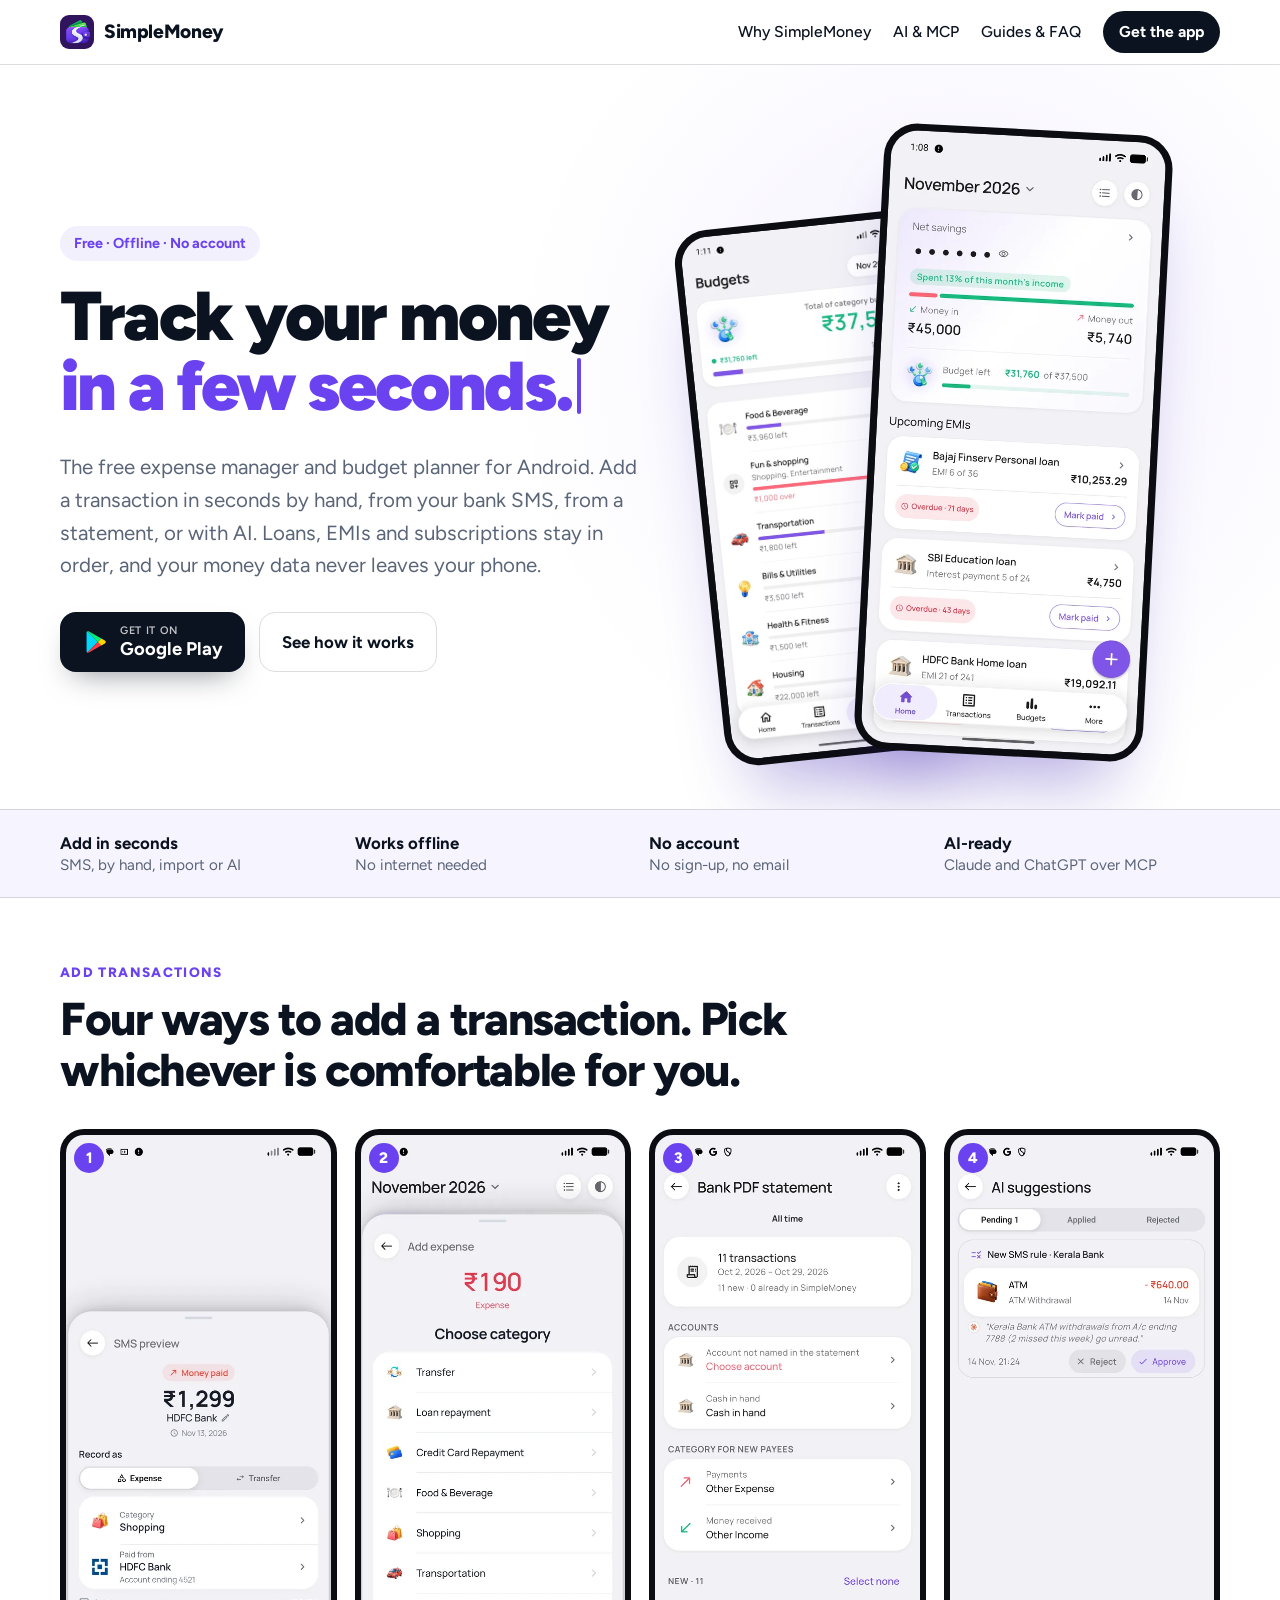
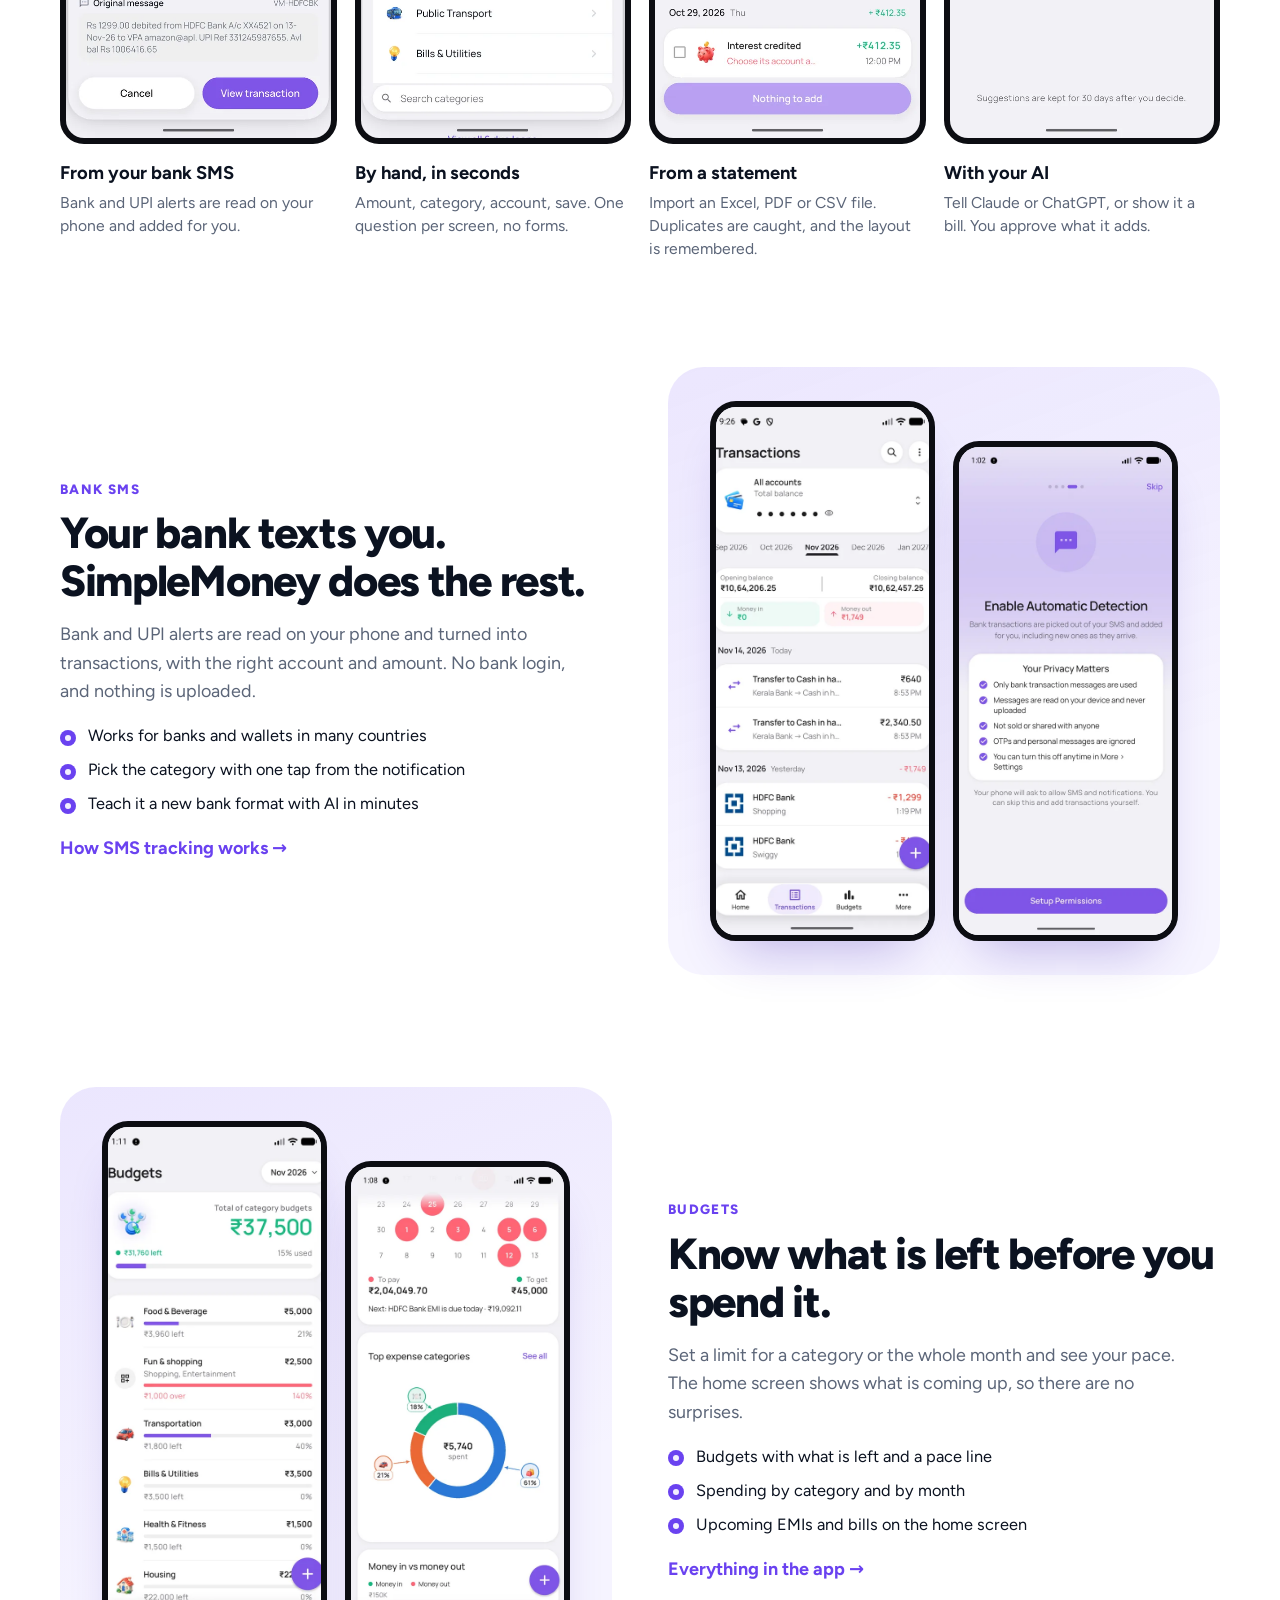
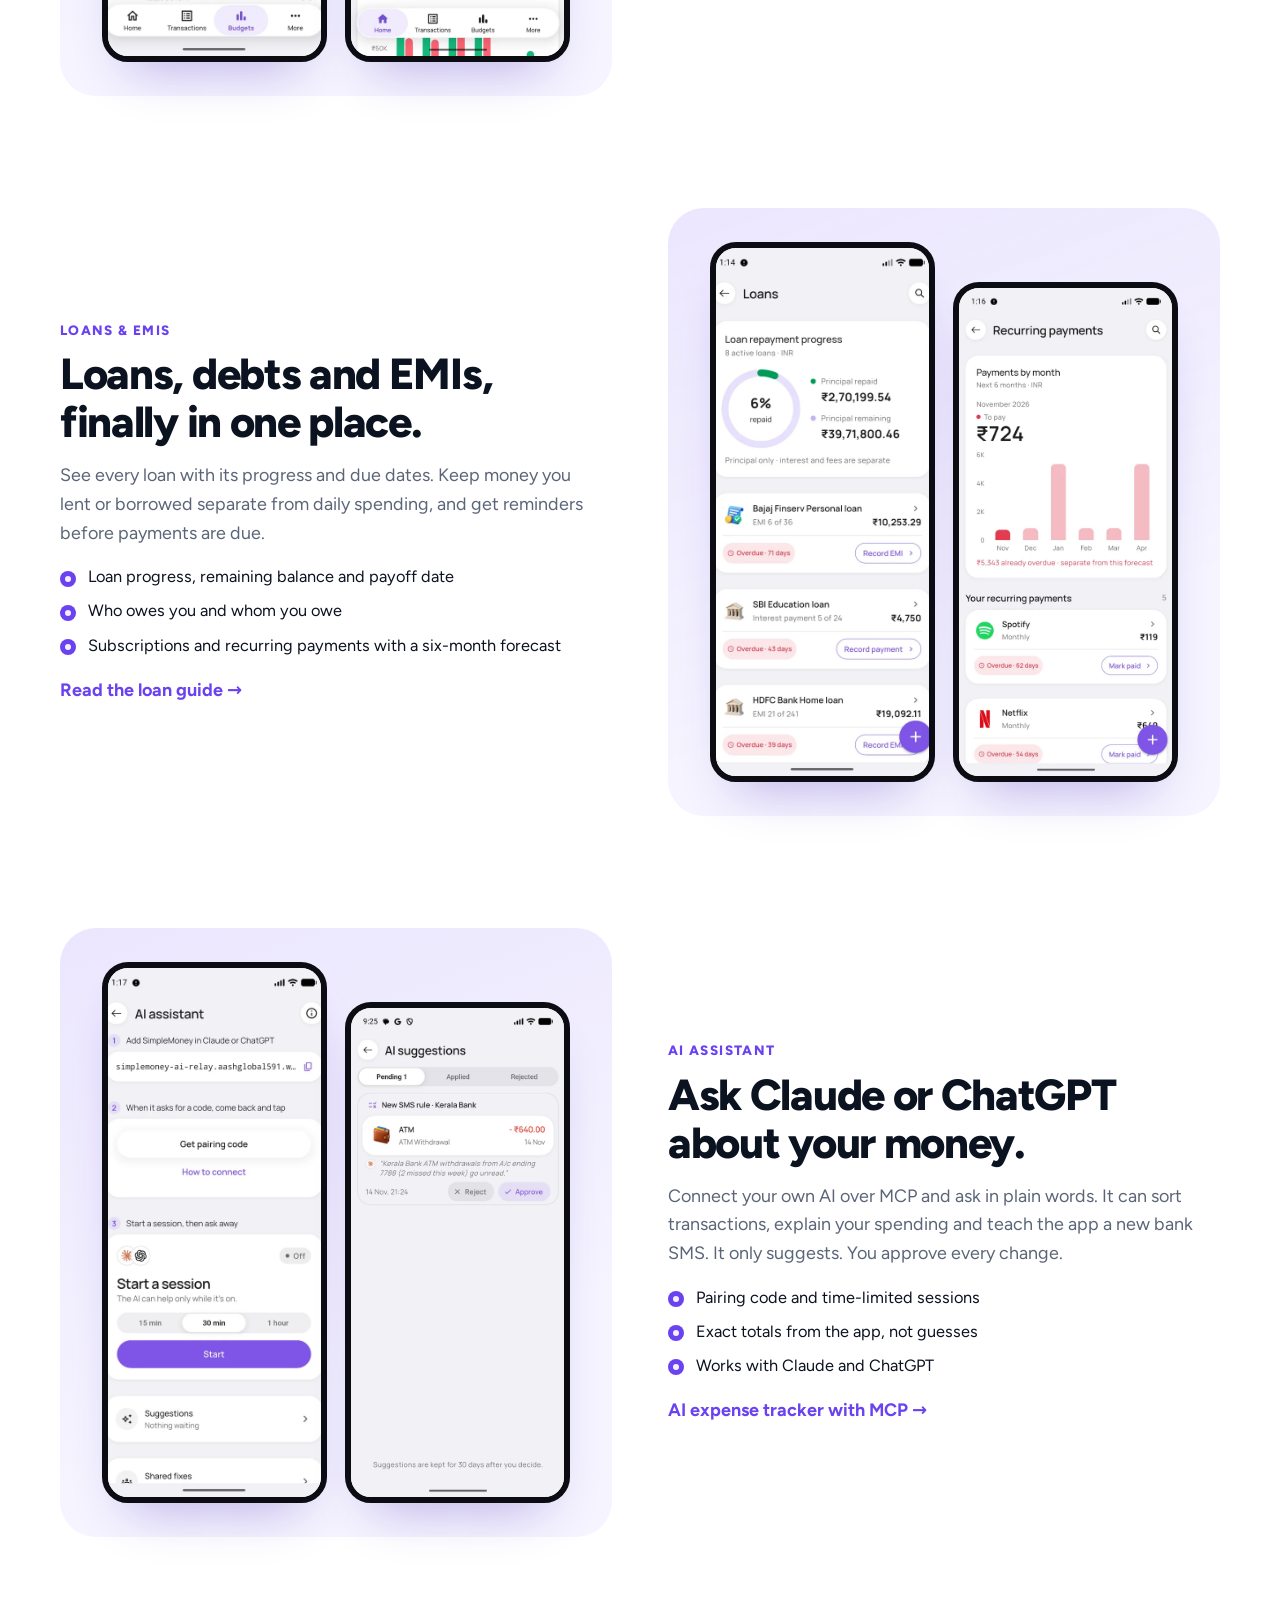
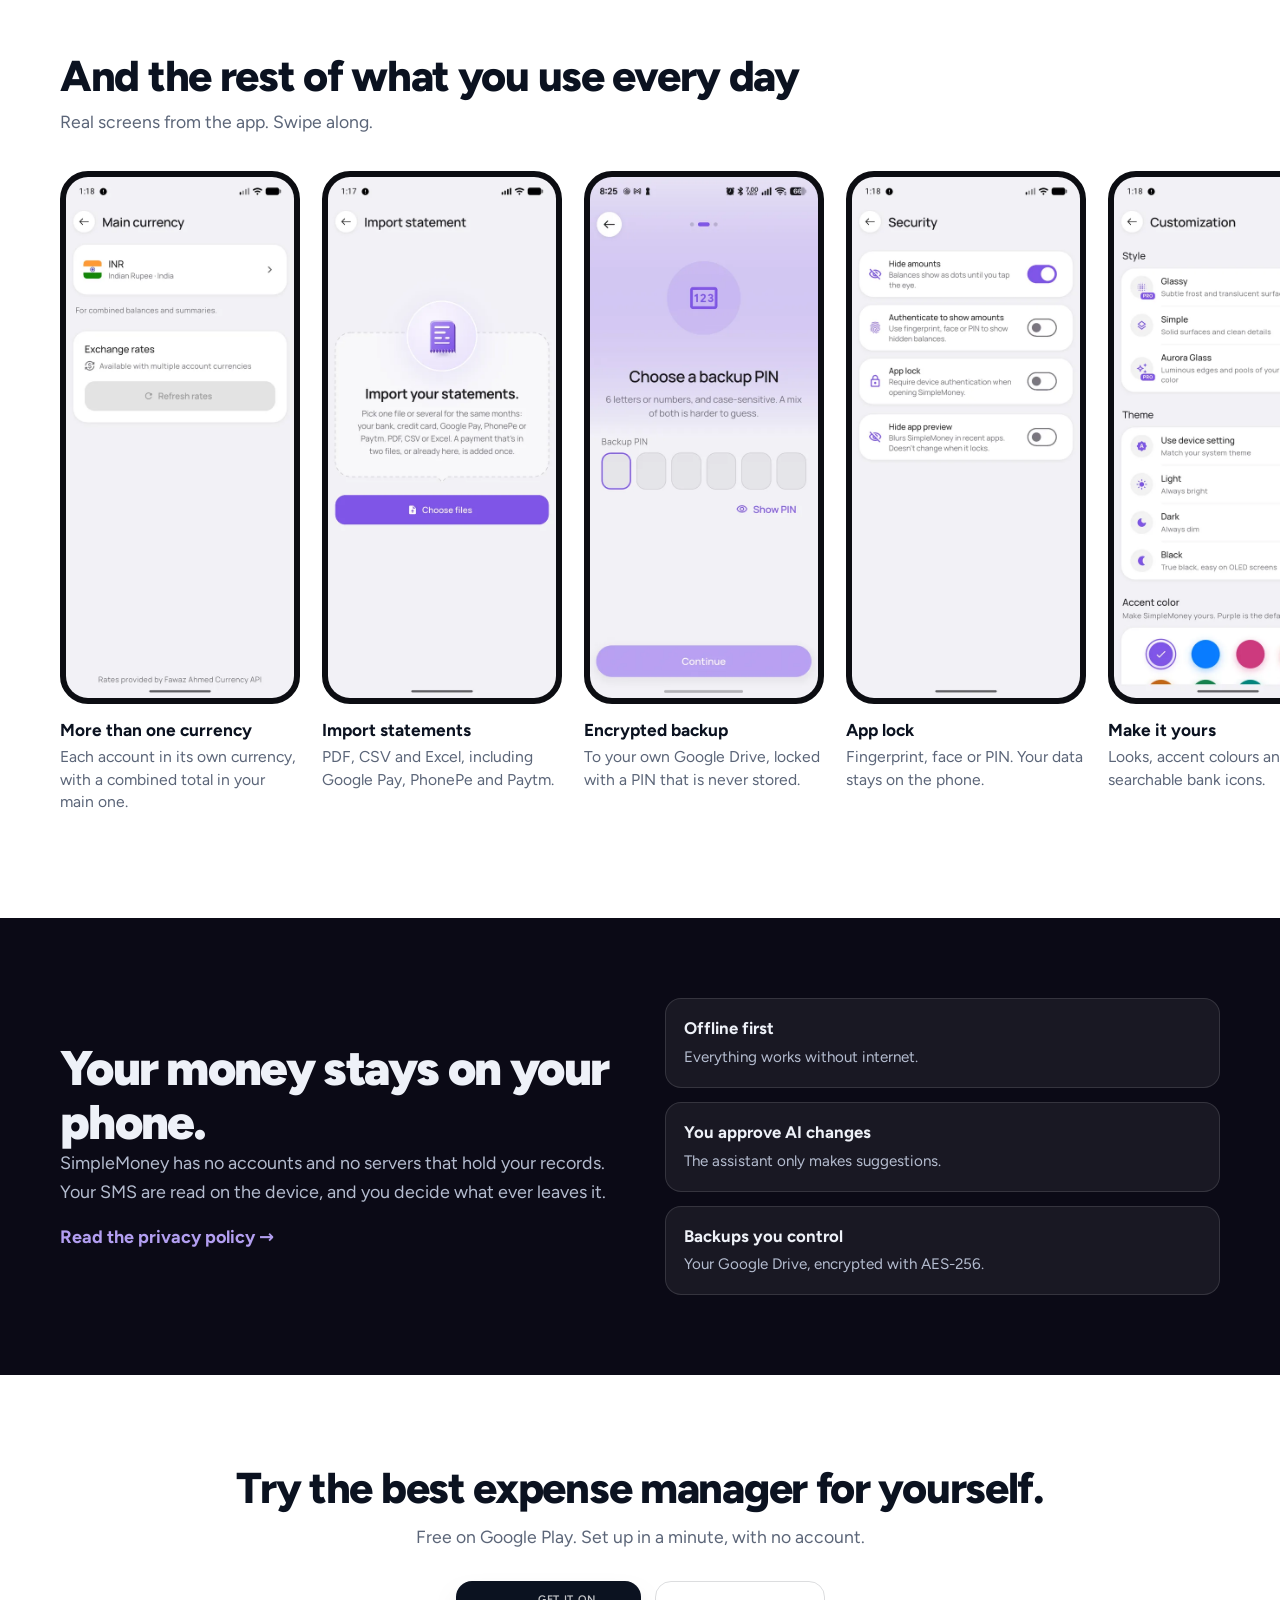
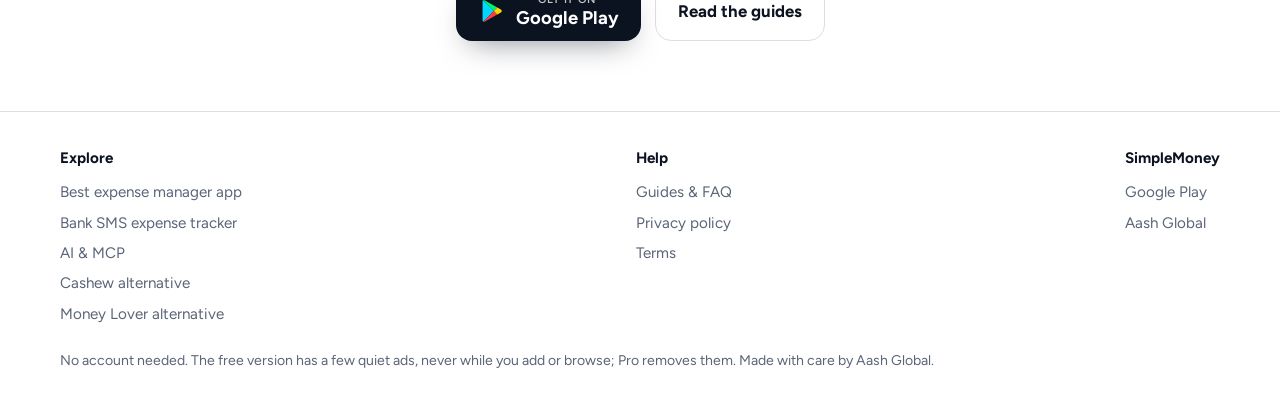
==== commit 7d665358: "Replace the site with the new redesigned home page, SEO pages and guides Co-Authored-By: Claude Sonn" ====
--- a/index.html
+++ b/index.html
@@ -7,8 +7,6 @@
 <meta name="description" content="SimpleMoney is a free expense manager and budget planner for Android. It reads bank SMS, tracks loans, EMIs and debts, works offline with no account, and has an AI assistant for Claude and ChatGPT (MCP).">
 <link rel="canonical" href="https://simplemoney.aashglobal.in/">
 <meta name="robots" content="index, follow, max-image-preview:large, max-snippet:-1">
-<meta name="theme-color" content="#fbfaff" media="(prefers-color-scheme: light)">
-<meta name="theme-color" content="#0b0814" media="(prefers-color-scheme: dark)">
 <meta property="og:type" content="website">
 <meta property="og:site_name" content="SimpleMoney">
 <meta property="og:url" content="https://simplemoney.aashglobal.in/">
@@ -21,295 +19,153 @@
 <link rel="icon" href="/assets/img/favicon.png">
 <link rel="apple-touch-icon" href="/assets/img/apple-touch-icon.png">
 <link rel="preload" href="/assets/fonts/figtree.woff2" as="font" type="font/woff2" crossorigin>
-<link rel="stylesheet" href="/assets/style.css?v=3">
+<link rel="stylesheet" href="/assets/style.css?v=2">
+<link rel="stylesheet" href="/assets/home.css?v=1">
 </head>
-<body>
-<a class="skip" href="#main">Skip to content</a>
-<header class="site-head">
-  <div class="wrap">
-    <a class="brand" href="/"><img src="/assets/img/app-icon-512.png" alt="" width="36" height="36"><span>SimpleMoney</span></a>
-    <nav class="site-nav" aria-label="Main">
-      <a href="/guides">Guides</a>
-      <a href="/ai-expense-tracker" class="hide-sm">AI &amp; MCP</a>
-      <a href="/privacy" class="hide-sm">Privacy</a>
-    </nav>
-    <a class="btn btn-dark btn-sm head-cta" href="https://play.google.com/store/apps/details?id=com.aash591.SimpleMoney" rel="noopener">Get the app</a>
+<body class="home">
+<header class="bar"><div class="wrap">
+  <a class="brand" href="/"><img src="/assets/img/app-icon-512.png" alt="" width="34" height="34">SimpleMoney</a>
+  <nav class="menu" aria-label="Main">
+    <a href="/best-expense-manager-app">Why SimpleMoney</a>
+    <a href="/ai-expense-tracker">AI &amp; MCP</a>
+    <a href="/guides">Guides &amp; FAQ</a>
+    <a class="btn-sm" href="https://play.google.com/store/apps/details?id=com.aash591.SimpleMoney" rel="noopener">Get the app</a>
+  </nav>
+</div></header>
+
+<main>
+<section class="hero"><div class="wrap">
+  <div>
+    <span class="pill">Free · Offline · No account</span>
+    <h1><span class="fixed">Track your money</span><span class="typed" id="typed" data-lines='["in a few seconds.","from your bank SMS.","without an account.","without the internet.","down to the last EMI.","in every currency.","and keep it yours."]'>in a few seconds.</span><span class="caret" aria-hidden="true"></span></h1>
+    <p class="lead">The free expense manager and budget planner for Android. Add a transaction in seconds by hand, from your bank SMS, from a statement, or with AI. Loans, EMIs and subscriptions stay in order, and your money data never leaves your phone.</p>
+    <div class="cta-row"><a class="btn btn-play" href="https://play.google.com/store/apps/details?id=com.aash591.SimpleMoney" rel="noopener"><svg viewBox="0 0 40 40" aria-hidden="true"><path fill="#00d7fe" d="M7 5.6v28.8c0 .9.5 1.6 1.100 2L24.300 20 8.100 3.600C7.500 4 7 4.700 7 5.600z"/><path fill="#00f076" d="M29.700 14.600 11.400 4.100c-1.200-.7-2.400-.8-3.300-.5L24.300 20z"/><path fill="#ff3a44" d="M8.100 36.400c.9.300 2.100.2 3.300-.5l18.300-10.500L24.300 20z"/><path fill="#ffd500" d="m29.700 25.400 5.500-3.200c1.900-1.100 1.900-3.300 0-4.400l-5.500-3.200-5.400 5.400z"/></svg><span><small>Get it on</small><span>Google Play</span></span></a><a class="btn btn-ghost" href="/guides">See how it works</a></div>
   </div>
-</header>
+  <div class="stage" aria-hidden="true">
+    <div class="phone a"><img src="/assets/app/bud-list.webp" alt="" width="540" height="1170"></div>
+    <div class="phone b"><img src="/assets/app/home-top.webp" alt="" width="540" height="1170"></div>
+  </div>
+</div></section>
 
-<main id="main">
-<section class="hero">
-  <div class="wrap">
-    <div class="pitch">
-      <span class="eyebrow"><b>FREE</b> Expense manager for Android</span>
-      <h1 class="headline">
-        <span class="fixed">Track your money</span><br>
-        <span class="typed" id="typed" data-lines='["in a few seconds.","from your bank SMS.","without an account.","without the internet.","down to the last EMI.","in every currency.","and keep it yours."]'>in a few seconds.</span><span class="caret" aria-hidden="true"></span>
-      </h1>
-      <p class="hero-sub">SimpleMoney turns your bank SMS into transactions, keeps budgets, loans and debts in one place, and stores everything on your phone. No sign-up, no cloud account.</p>
-      <div class="hero-cta">
-        <a class="btn btn-dark btn-play" href="https://play.google.com/store/apps/details?id=com.aash591.SimpleMoney" rel="noopener">
-          <svg viewBox="0 0 40 40" aria-hidden="true"><path fill="#00d7fe" d="M7 5.6v28.8c0 .9.5 1.6 1.1 2L24.3 20 8.1 3.6C7.5 4 7 4.7 7 5.6z"/><path fill="#00f076" d="M29.7 14.6 11.4 4.1c-1.2-.7-2.4-.8-3.3-.5L24.3 20z"/><path fill="#ff3a44" d="M8.1 36.4c.9.3 2.1.2 3.3-.5l18.3-10.5L24.3 20z"/><path fill="#ffd500" d="m29.7 25.4 5.5-3.2c1.9-1.1 1.9-3.3 0-4.4l-5.5-3.2-5.4 5.4z"/></svg>
-          <span><small>Get it on</small><b>Google Play</b></span>
-        </a>
-        <a class="btn btn-ghost" href="/guides">See how it works</a>
-      </div>
-      <ul class="ticks">
-        <li>No account</li>
-        <li>Works offline</li>
-        <li>Reads bank &amp; UPI SMS</li>
-      </ul>
+<section class="trust"><div class="wrap"><ul>
+  <li><b>Add in seconds</b>SMS, by hand, import or AI</li>
+  <li><b>Works offline</b>No internet needed</li>
+  <li><b>No account</b>No sign-up, no email</li>
+  <li><b>AI-ready</b>Claude and ChatGPT over MCP</li>
+</ul></div></section>
+
+<section class="ways"><div class="wrap">
+  <div class="eyebrow">Add transactions</div>
+  <h2>Four ways to add a transaction. Pick whichever is comfortable for you.</h2>
+  <div class="way-grid">
+    <a class="way" href="/bank-sms-expense-tracker"><img src="/assets/app/sms-preview.webp" alt="From your bank SMS" width="540" height="1200" loading="lazy"><span class="num">1</span><b>From your bank SMS</b><span>Bank and UPI alerts are read on your phone and added for you.</span></a>
+    <a class="way" href="/guides#first-expense"><img src="/assets/app/add-category.webp" alt="By hand, in seconds" width="540" height="1200" loading="lazy"><span class="num">2</span><b>By hand, in seconds</b><span>Amount, category, account, save. One question per screen, no forms.</span></a>
+    <a class="way" href="/guides#import-statement"><img src="/assets/app/statement-review.webp" alt="From a statement" width="540" height="1200" loading="lazy"><span class="num">3</span><b>From a statement</b><span>Import an Excel, PDF or CSV file. Duplicates are caught, and the layout is remembered.</span></a>
+    <a class="way" href="/ai-expense-tracker"><img src="/assets/app/ai-suggestion-sms.webp" alt="With your AI" width="540" height="1200" loading="lazy"><span class="num">4</span><b>With your AI</b><span>Tell Claude or ChatGPT, or show it a bill. You approve what it adds.</span></a>
+  </div>
+</div></section>
+
+<div class="wrap rows">
+
+  <section class="row">
+    <div class="copy">
+      <div class="eyebrow">Bank SMS</div>
+      <h2>Your bank texts you. SimpleMoney does the rest.</h2>
+      <p>Bank and UPI alerts are read on your phone and turned into transactions, with the right account and amount. No bank login, and nothing is uploaded.</p>
+      <ul><li>Works for banks and wallets in many countries</li><li>Pick the category with one tap from the notification</li><li>Teach it a new bank format with AI in minutes</li></ul>
+      <a class="more" href="/bank-sms-expense-tracker">How SMS tracking works →</a>
     </div>
-    <div class="phones" aria-hidden="true">
-      <div class="phone back"><img src="/assets/app/bud-list.webp" alt="" width="540" height="1170"></div>
-      <div class="phone front"><img src="/assets/app/home-top.webp" alt="" width="540" height="1170"></div>
-      <div class="float-card sms"><i>₹</i><div><b>₹1,299 added</b><span>from your HDFC Bank SMS</span></div></div>
-      <div class="float-card lock"><i>
-        <svg width="20" height="20" viewBox="0 0 24 24" fill="none" stroke="currentColor" stroke-width="2.2" stroke-linecap="round" stroke-linejoin="round"><rect x="4" y="10.5" width="16" height="10" rx="2.5"/><path d="M8 10.5V7.5a4 4 0 0 1 8 0v3"/></svg></i><div><b>Stays on your phone</b><span>No servers, no sign-up</span></div></div>
+    <div class="shots"><img src="/assets/app/sms-rule-result.webp" alt="Transactions the rule added" width="540" height="1200" loading="lazy"><img src="/assets/app/ob-sms.webp" alt="Allow SMS once, then it runs by itself" width="540" height="1200" loading="lazy"></div>
+  </section>
+
+  <section class="row">
+    <div class="copy">
+      <div class="eyebrow">Budgets</div>
+      <h2>Know what is left before you spend it.</h2>
+      <p>Set a limit for a category or the whole month and see your pace. The home screen shows what is coming up, so there are no surprises.</p>
+      <ul><li>Budgets with what is left and a pace line</li><li>Spending by category and by month</li><li>Upcoming EMIs and bills on the home screen</li></ul>
+      <a class="more" href="/best-expense-manager-app">Everything in the app →</a>
     </div>
+    <div class="shots"><img src="/assets/app/bud-list.webp" alt="Budgets with what is left" width="540" height="1200" loading="lazy"><img src="/assets/app/home-spending.webp" alt="Where your money went" width="540" height="1200" loading="lazy"></div>
+  </section>
+
+  <section class="row">
+    <div class="copy">
+      <div class="eyebrow">Loans &amp; EMIs</div>
+      <h2>Loans, debts and EMIs, finally in one place.</h2>
+      <p>See every loan with its progress and due dates. Keep money you lent or borrowed separate from daily spending, and get reminders before payments are due.</p>
+      <ul><li>Loan progress, remaining balance and payoff date</li><li>Who owes you and whom you owe</li><li>Subscriptions and recurring payments with a six-month forecast</li></ul>
+      <a class="more" href="/guides#loans">Read the loan guide →</a>
+    </div>
+    <div class="shots"><img src="/assets/app/loan-list.webp" alt="Loan progress and EMIs" width="540" height="1200" loading="lazy"><img src="/assets/app/rec-list.webp" alt="Recurring payments and a forecast" width="540" height="1200" loading="lazy"></div>
+  </section>
+
+  <section class="row">
+    <div class="copy">
+      <div class="eyebrow">AI assistant</div>
+      <h2>Ask Claude or ChatGPT about your money.</h2>
+      <p>Connect your own AI over MCP and ask in plain words. It can sort transactions, explain your spending and teach the app a new bank SMS. It only suggests. You approve every change.</p>
+      <ul><li>Pairing code and time-limited sessions</li><li>Exact totals from the app, not guesses</li><li>Works with Claude and ChatGPT</li></ul>
+      <a class="more" href="/ai-expense-tracker">AI expense tracker with MCP →</a>
+    </div>
+    <div class="shots"><img src="/assets/app/ai-top.webp" alt="Connect an AI assistant" width="540" height="1200" loading="lazy"><img src="/assets/app/ai-suggestion-sms.webp" alt="A suggestion waiting for your approval" width="540" height="1200" loading="lazy"></div>
+  </section>
+</div>
+
+<section class="tour"><div class="wrap">
+  <h2>And the rest of what you use every day</h2>
+  <p class="sub">Real screens from the app. Swipe along.</p>
+</div>
+  <div class="tour-track">
+    <figure><img src="/assets/app/set-currency.webp" alt="More than one currency" width="540" height="1200" loading="lazy"><figcaption><b>More than one currency</b>Each account in its own currency, with a combined total in your main one.</figcaption></figure>
+    <figure><img src="/assets/app/import-start.webp" alt="Import statements" width="540" height="1200" loading="lazy"><figcaption><b>Import statements</b>PDF, CSV and Excel, including Google Pay, PhonePe and Paytm.</figcaption></figure>
+    <figure><img src="/assets/app/sync-encrypt-pin.webp" alt="Encrypted backup" width="540" height="1200" loading="lazy"><figcaption><b>Encrypted backup</b>To your own Google Drive, locked with a PIN that is never stored.</figcaption></figure>
+    <figure><img src="/assets/app/set-security.webp" alt="App lock" width="540" height="1200" loading="lazy"><figcaption><b>App lock</b>Fingerprint, face or PIN. Your data stays on the phone.</figcaption></figure>
+    <figure><img src="/assets/app/customization.webp" alt="Make it yours" width="540" height="1200" loading="lazy"><figcaption><b>Make it yours</b>Looks, accent colours and searchable bank icons.</figcaption></figure>
   </div>
 </section>
 
-<section class="section" id="features">
+<section class="band"><div class="wrap">
+  <div>
+    <h2>Your money stays on your phone.</h2>
+    <p>SimpleMoney has no accounts and no servers that hold your records. Your SMS are read on the device, and you decide what ever leaves it.</p>
+    <a class="more" href="/privacy">Read the privacy policy →</a>
+  </div>
+  <ul>
+    <li><b>Offline first</b><span>Everything works without internet.</span></li>
+    <li><b>You approve AI changes</b><span>The assistant only makes suggestions.</span></li>
+    <li><b>Backups you control</b><span>Your Google Drive, encrypted with AES-256.</span></li>
+  </ul>
+</div></section>
+
+<section class="center"><div class="wrap">
+  <h2>Try the best expense manager for yourself.</h2>
+  <p class="sub">Free on Google Play. Set up in a minute, with no account.</p>
+  <div class="cta-row"><a class="btn btn-play" href="https://play.google.com/store/apps/details?id=com.aash591.SimpleMoney" rel="noopener"><svg viewBox="0 0 40 40" aria-hidden="true"><path fill="#00d7fe" d="M7 5.6v28.8c0 .9.5 1.6 1.100 2L24.300 20 8.100 3.600C7.500 4 7 4.700 7 5.600z"/><path fill="#00f076" d="M29.700 14.600 11.400 4.100c-1.200-.7-2.400-.8-3.300-.5L24.300 20z"/><path fill="#ff3a44" d="M8.100 36.400c.9.300 2.100.2 3.300-.5l18.300-10.500L24.300 20z"/><path fill="#ffd500" d="m29.700 25.400 5.500-3.200c1.900-1.100 1.900-3.300 0-4.400l-5.500-3.200-5.400 5.400z"/></svg><span><small>Get it on</small><span>Google Play</span></span></a><a class="btn btn-ghost" href="/guides">Read the guides</a></div>
+</div></section>
+</main>
+
+<footer class="foot2">
   <div class="wrap">
-    <div class="section-head">
-      <span class="kicker">What it does</span>
-      <h2>Everything your money needs. Nothing it doesn’t.</h2>
-      <p>Daily spending, budgets, EMIs, money lent to friends and the bills that come back every month, in one calm app.</p>
-    </div>
-    <div class="bento">
-      <article class="card wide tinted">
-        <div class="card-text">
-          <h3>Your bank SMS, turned into transactions</h3>
-          <p>Bank and UPI alerts are read on your phone and added for you, with the right account and category. You stop typing in every payment.</p>
-          <a class="more" href="/bank-sms-expense-tracker">How SMS reading works</a>
-        </div>
-        <div class="shot low"><img src="/assets/app/sms-preview.webp" alt="A bank SMS for ₹1,299 turned into a Shopping expense" width="540" height="1200" loading="lazy"></div>
-      </article>
-      <article class="card third">
-        <h3>Budgets that say what’s left</h3>
-        <p>See a safe amount to spend each day, and get warned when you’re ahead of pace.</p>
-        <div class="shot"><img src="/assets/app/bud-detail.webp" alt="A budget that is over by ₹1,000" width="540" height="1200" loading="lazy"></div>
-      </article>
-      <article class="card third">
-        <h3>Loans &amp; EMIs to the last payment</h3>
-        <p>Principal repaid, interest, due dates and reminders before each EMI.</p>
-        <div class="shot"><img src="/assets/app/loan-list.webp" alt="Loan repayment progress across eight loans" width="540" height="1200" loading="lazy"></div>
-      </article>
-      <article class="card wide tinted">
-        <div class="card-text">
-          <h3>Ask Claude or ChatGPT about your money</h3>
-          <p>Connect your own AI assistant over MCP. Ask where your money went or have it tidy up categories. Nothing changes until you approve it.</p>
-          <a class="more" href="/ai-expense-tracker">About the AI assistant</a>
-        </div>
-        <div class="shot"><img src="/assets/app/ai-top.webp" alt="Setting up the AI assistant in three steps" width="540" height="1200" loading="lazy"></div>
-      </article>
-      <article class="card third">
-        <h3>Bills that come back</h3>
-        <p>Rent, SIPs, premiums and subscriptions, with a six-month forecast.</p>
-        <div class="shot"><img src="/assets/app/rec-list.webp" alt="Recurring payments by month" width="540" height="1200" loading="lazy"></div>
-      </article>
-      <article class="card third">
-        <h3>Money lent and borrowed</h3>
-        <p>Know exactly what each friend owes you, and send a gentle reminder.</p>
-        <div class="shot"><img src="/assets/app/debt-person.webp" alt="Amit Verma owes you ₹25,000" width="540" height="1200" loading="lazy"></div>
-      </article>
-      <article class="card third">
-        <h3>Import any statement</h3>
-        <p>PDF, CSV and Excel, including Google Pay, PhonePe and Paytm.</p>
-        <div class="shot"><img src="/assets/app/import-ready.webp" alt="Importing a bank statement" width="540" height="1200" loading="lazy"></div>
-      </article>
-      <article class="card mini">
-        <div class="ico"><svg viewBox="0 0 24 24" fill="none" stroke="currentColor" stroke-width="2" stroke-linecap="round" stroke-linejoin="round"><circle cx="12" cy="12" r="9"/><path d="M3 12h18M12 3c2.5 2.7 3.8 5.7 3.8 9s-1.3 6.3-3.8 9c-2.5-2.7-3.8-5.7-3.8-9S9.5 5.7 12 3z"/></svg></div>
-        <h3>Every currency</h3>
-        <p>Each account in its own currency, with one combined total.</p>
-      </article>
-      <article class="card mini">
-        <div class="ico"><svg viewBox="0 0 24 24" fill="none" stroke="currentColor" stroke-width="2" stroke-linecap="round" stroke-linejoin="round"><path d="M7 18a4.5 4.5 0 0 1-.6-9A6 6 0 0 1 18 8a4 4 0 0 1-.5 10z"/><path d="M12 11v5M10 13.5h4"/></svg></div>
-        <h3>Encrypted backup</h3>
-        <p>To your own Google Drive, locked with a PIN that’s never stored.</p>
-      </article>
-      <article class="card mini">
-        <div class="ico"><svg viewBox="0 0 24 24" fill="none" stroke="currentColor" stroke-width="2" stroke-linecap="round" stroke-linejoin="round"><path d="M2.5 12S6 5.5 12 5.5 21.5 12 21.5 12 18 18.5 12 18.5 2.5 12 2.5 12z"/><circle cx="12" cy="12" r="3"/></svg></div>
-        <h3>Private on screen</h3>
-        <p>Amounts stay hidden until you tap the eye, and an app lock keeps others out.</p>
-      </article>
-    </div>
-  </div>
-</section>
-
-<section class="section" style="padding-top:0">
-  <div class="wrap">
-    <div class="band">
-      <span class="kicker">Private by design</span>
-      <h2>Your money stays on your phone.</h2>
-      <div class="band-grid">
-        <div>
-          <div class="ico"><svg viewBox="0 0 24 24" fill="none" stroke="currentColor" stroke-width="2" stroke-linecap="round" stroke-linejoin="round"><circle cx="12" cy="8" r="4"/><path d="M4 21c1.5-4 4.5-6 8-6s6.5 2 8 6M3 3l18 18"/></svg></div>
-          <h3>No account</h3>
-          <p>No email, no password, no sign-up. Open the app and start.</p>
-        </div>
-        <div>
-          <div class="ico"><svg viewBox="0 0 24 24" fill="none" stroke="currentColor" stroke-width="2" stroke-linecap="round" stroke-linejoin="round"><rect x="6" y="2.5" width="12" height="19" rx="3"/><path d="M10.5 18h3"/></svg></div>
-          <h3>SMS read on device</h3>
-          <p>Bank messages are processed on your phone. They’re never uploaded or sold.</p>
-        </div>
-        <div>
-          <div class="ico"><svg viewBox="0 0 24 24" fill="none" stroke="currentColor" stroke-width="2" stroke-linecap="round" stroke-linejoin="round"><rect x="4" y="10.5" width="16" height="10" rx="2.5"/><path d="M8 10.5V7.5a4 4 0 0 1 8 0v3"/></svg></div>
-          <h3>Your Drive, your PIN</h3>
-          <p>Optional backup goes to your own Google Drive, encrypted if you like.</p>
-        </div>
-        <div>
-          <div class="ico"><svg viewBox="0 0 24 24" fill="none" stroke="currentColor" stroke-width="2" stroke-linecap="round" stroke-linejoin="round"><path d="M12 3l7 3v6c0 4.5-3 7.8-7 9-4-1.2-7-4.5-7-9V6z"/><path d="M8.5 12l2.5 2.5 4.5-5"/></svg></div>
-          <h3>You approve AI changes</h3>
-          <p>The assistant suggests. Nothing is saved until you say yes.</p>
-        </div>
-      </div>
-      <p class="band-link"><a href="/privacy">Read the privacy policy</a></p>
-    </div>
-  </div>
-</section>
-
-<section class="section" style="padding-top:0" aria-labelledby="inside">
-  <div class="wrap">
-    <div class="section-head center">
-      <span class="kicker">A look inside</span>
-      <h2 id="inside">Clear screens, one question at a time.</h2>
-    </div>
-  </div>
-  <div class="reel">
-    <div class="reel-track">
-      <img src="/assets/app/home-top.webp" alt="Your month at a glance, with upcoming EMIs" width="540" height="1200" loading="lazy">
-      <img src="/assets/app/home-pace.webp" alt="Spending pace and what is coming up" width="540" height="1200" loading="lazy">
-      <img src="/assets/app/home-spending.webp" alt="Where your money went" width="540" height="1200" loading="lazy">
-      <img src="/assets/app/tx-list.webp" alt="All your transactions" width="540" height="1200" loading="lazy">
-      <img src="/assets/app/bud-list.webp" alt="Budgets with what is left" width="540" height="1200" loading="lazy">
-      <img src="/assets/app/bud-detail.webp" alt="See how a budget is going" width="540" height="1200" loading="lazy">
-      <img src="/assets/app/rec-list.webp" alt="Recurring payments and a six-month forecast" width="540" height="1200" loading="lazy">
-      <img src="/assets/app/loan-list.webp" alt="Loan progress and EMIs" width="540" height="1200" loading="lazy">
-      <img src="/assets/app/sms-preview.webp" alt="Bank SMS added for you" width="540" height="1200" loading="lazy">
-      <img src="/assets/app/ai-top.webp" alt="Ask Claude or ChatGPT, with your approval" width="540" height="1200" loading="lazy">
-      <img src="/assets/app/home-top.webp" alt="" width="540" height="1200" loading="lazy">
-      <img src="/assets/app/home-pace.webp" alt="" width="540" height="1200" loading="lazy">
-      <img src="/assets/app/home-spending.webp" alt="" width="540" height="1200" loading="lazy">
-      <img src="/assets/app/tx-list.webp" alt="" width="540" height="1200" loading="lazy">
-      <img src="/assets/app/bud-list.webp" alt="" width="540" height="1200" loading="lazy">
-      <img src="/assets/app/bud-detail.webp" alt="" width="540" height="1200" loading="lazy">
-      <img src="/assets/app/rec-list.webp" alt="" width="540" height="1200" loading="lazy">
-      <img src="/assets/app/loan-list.webp" alt="" width="540" height="1200" loading="lazy">
-      <img src="/assets/app/sms-preview.webp" alt="" width="540" height="1200" loading="lazy">
-      <img src="/assets/app/ai-top.webp" alt="" width="540" height="1200" loading="lazy">
-    </div>
-  </div>
-</section>
-
-<section class="section" style="padding-top:40px" id="pricing">
-  <div class="wrap">
-    <div class="section-head center">
-      <span class="kicker">Free or Pro</span>
-      <h2>Free is complete. Pro is nicer.</h2>
-      <p>Tracking your money is free, for good. Pro adds a few extras and removes the ads.</p>
-    </div>
-    <div class="plans">
-      <div class="plan">
-        <h3>Free</h3>
-        <p class="price">Everything you need to track</p>
-        <ul>
-          <li>Spending, income, accounts and transfers</li>
-          <li>Bank SMS reading and statement import</li>
-          <li>Loans, EMIs, debts and recurring payments</li>
-          <li>Up to 7 budgets</li>
-          <li>Backup to Google Drive and app lock</li>
-          <li>A few quiet ads, never while you add or browse</li>
-        </ul>
-      </div>
-      <div class="plan pro">
-        <h3>Pro <small>Optional</small></h3>
-        <p class="price">Everything in Free, plus</p>
-        <ul>
-          <li>Unlimited budgets</li>
-          <li>Every look and accent colour</li>
-          <li>The AI assistant for Claude and ChatGPT</li>
-          <li>No ads</li>
-          <li>Renews through Google Play, cancel any time</li>
-        </ul>
-      </div>
-    </div>
-  </div>
-</section>
-
-<section class="section" style="padding-top:0" aria-labelledby="explore">
-  <div class="wrap">
-    <div class="section-head">
-      <span class="kicker">Explore</span>
-      <h2 id="explore">Choosing an expense app?</h2>
-    </div>
-    <nav class="explore" aria-label="More about SimpleMoney">
-      <a href="/best-expense-manager-app">Best expense manager app<span>What to look for, and what SimpleMoney does</span></a>
-      <a href="/bank-sms-expense-tracker">Bank SMS expense tracker<span>Expenses added from your bank alerts</span></a>
-      <a href="/ai-expense-tracker">AI &amp; MCP<span>Claude and ChatGPT, with your approval</span></a>
-      <a href="/cashew-alternative">Cashew alternative<span>How the two apps compare</span></a>
-      <a href="/money-lover-alternative">Money Lover alternative<span>Offline, no account, reads SMS</span></a>
+    <nav aria-label="Explore"><b>Explore</b>
+      <a href="/best-expense-manager-app">Best expense manager app</a>
+      <a href="/bank-sms-expense-tracker">Bank SMS expense tracker</a>
+      <a href="/ai-expense-tracker">AI &amp; MCP</a>
+      <a href="/cashew-alternative">Cashew alternative</a>
+      <a href="/money-lover-alternative">Money Lover alternative</a>
+    </nav>
+    <nav aria-label="Help"><b>Help</b>
+      <a href="/guides">Guides &amp; FAQ</a>
+      <a href="/privacy">Privacy policy</a>
+      <a href="/terms">Terms</a>
+    </nav>
+    <nav aria-label="SimpleMoney"><b>SimpleMoney</b>
+      <a href="https://play.google.com/store/apps/details?id=com.aash591.SimpleMoney" rel="noopener">Google Play</a>
+      <a href="https://aashglobal.in">Aash Global</a>
     </nav>
   </div>
-</section>
-
-<section class="section" style="padding-top:0">
-  <div class="wrap">
-    <div class="cta-band">
-      <img src="/assets/img/app-icon-512.png" alt="" width="76" height="76">
-      <h2>Know where your money goes.</h2>
-      <p>Free on Google Play. No account, and your data never leaves your phone unless you choose to back it up.</p>
-      <div class="hero-cta">
-        <a class="btn btn-dark btn-play" href="https://play.google.com/store/apps/details?id=com.aash591.SimpleMoney" rel="noopener">
-          <svg viewBox="0 0 40 40" aria-hidden="true"><path fill="#00d7fe" d="M7 5.6v28.8c0 .9.5 1.6 1.1 2L24.3 20 8.1 3.6C7.5 4 7 4.7 7 5.6z"/><path fill="#00f076" d="M29.7 14.6 11.4 4.1c-1.2-.7-2.4-.8-3.3-.5L24.3 20z"/><path fill="#ff3a44" d="M8.1 36.4c.9.3 2.1.2 3.3-.5l18.3-10.5L24.3 20z"/><path fill="#ffd500" d="m29.7 25.4 5.5-3.2c1.9-1.1 1.9-3.3 0-4.4l-5.5-3.2-5.4 5.4z"/></svg>
-          <span><small>Get it on</small><b>Google Play</b></span>
-        </a>
-        <a class="btn btn-ghost" href="/guides">Read the guides</a>
-      </div>
-    </div>
-  </div>
-</section>
-</main>
-
-<footer class="site-foot">
-  <div class="wrap">
-    <div class="foot-grid">
-      <div class="foot-about">
-        <a class="brand" href="/"><img src="/assets/img/app-icon-512.png" alt="" width="36" height="36" loading="lazy"><span>SimpleMoney</span></a>
-        <p>A private, offline expense manager for Android. No account needed. Your money stays on your phone.</p>
-      </div>
-      <div>
-        <h2>App</h2>
-        <ul>
-          <li><a href="https://play.google.com/store/apps/details?id=com.aash591.SimpleMoney" rel="noopener">Google Play</a></li>
-          <li><a href="/guides">Guides &amp; FAQ</a></li>
-          <li><a href="/ai-expense-tracker">AI &amp; MCP</a></li>
-        </ul>
-      </div>
-      <div>
-        <h2>Compare</h2>
-        <ul>
-          <li><a href="/best-expense-manager-app">Best expense manager</a></li>
-          <li><a href="/bank-sms-expense-tracker">Bank SMS tracker</a></li>
-          <li><a href="/cashew-alternative">Cashew alternative</a></li>
-          <li><a href="/money-lover-alternative">Money Lover alternative</a></li>
-        </ul>
-      </div>
-      <div>
-        <h2>Legal</h2>
-        <ul>
-          <li><a href="/privacy">Privacy policy</a></li>
-          <li><a href="/terms">Terms of service</a></li>
-        </ul>
-      </div>
-    </div>
-    <div class="foot-base">
-      <p>The free version has a few quiet ads, never while you add or browse. Pro removes them.</p>
-      <p>Made with care by <a href="https://aashglobal.in">Aash Global</a></p>
-    </div>
-  </div>
+  <p class="fine">No account needed. The free version has a few quiet ads, never while you add or browse; Pro removes them. Made with care by Aash Global.</p>
 </footer>
-<script src="/assets/site.js?v=3" defer></script>
+<script src="/assets/site.js" defer></script>
 </body>
 </html>
--- a/assets/style.css
+++ b/assets/style.css
@@ -5,385 +5,190 @@
   font-display: swap;
 }
 
-/* ---------- Tokens ---------- */
 :root {
-  --bg: #fbfaff;
-  --surface: #ffffff;
-  --tint: #f3effe;
-  --ink: #170b33;
-  --soft: #5d5873;
-  --line: #170b331a;
-  --faint: #170b330a;
-  --brand: #6c3eec;
-  --brand-ink: #5428d4;
-  --brand-soft: #ece5ff;
-  --plum: #2a1257;
-  --green: #0a9d50;
-  --link: #5428d4;
+  --bg: #ffffff;
+  --ink: #0b1220;
+  --soft: #5b6578;
+  --line: #0b122024;
+  --faint: #0b12200d;
+  --link: #1763f0;
   --mark: #ffe45c;
-  --radius: 22px;
-  --shadow-sm: 0 1px 2px #170b330f, 0 4px 14px -6px #170b331f;
-  --shadow: 0 50px 70px -36px #3b1a8a59;
-  --frame: #0f0b1a;
-  --wrap: 1180px;
+  --shadow: 0 50px 60px -30px #1b3a8a45;
 }
 @media (prefers-color-scheme: dark) {
   :root {
-    --bg: #0b0814;
-    --surface: #15111f;
-    --tint: #1b1430;
-    --ink: #f1eefb;
-    --soft: #a7a1bd;
-    --line: #ffffff1f;
-    --faint: #ffffff0d;
-    --brand: #8e66ff;
-    --brand-ink: #b49bff;
-    --brand-soft: #2a1f4a;
-    --plum: #1c1038;
-    --green: #3ccf84;
-    --link: #b49bff;
+    --bg: #05070b;
+    --ink: #eef1f8;
+    --soft: #98a2b6;
+    --line: #ffffff2e;
+    --faint: #ffffff12;
+    --link: #78a9ff;
     --mark: #ffe45c55;
-    --shadow-sm: 0 1px 2px #0006, 0 6px 18px -8px #0008;
-    --shadow: 0 40px 80px -30px #6c3eec66;
-    --frame: #000;
+    --shadow: 0 40px 80px -20px #2f6bff40;
   }
 }
 
-/* ---------- Base ---------- */
 * { box-sizing: border-box; }
-html { scroll-behavior: smooth; scroll-padding-top: 92px; }
+html { scroll-behavior: smooth; scroll-padding-top: 24px; }
 body {
   margin: 0;
   background: var(--bg);
   color: var(--ink);
-  font: 400 17px/1.65 "Figtree", "Avenir Next", "Segoe UI", system-ui, sans-serif;
+  font: 400 18px/1.6 "Figtree", "Avenir Next", "Segoe UI", system-ui, sans-serif;
   -webkit-font-smoothing: antialiased;
   overflow-x: hidden;
 }
 img { max-width: 100%; height: auto; display: block; }
-h1, h2, h3, h4 { margin: 0; line-height: 1.12; letter-spacing: -0.02em; text-wrap: balance; }
+h1, h2, h3, h4 { margin: 0; line-height: 1.1; letter-spacing: -0.02em; }
 p { margin: 0 0 0.9em; }
-a { color: var(--link); text-decoration: underline; text-underline-offset: 3px; text-decoration-thickness: 1.5px; text-decoration-color: color-mix(in srgb, currentColor 35%, transparent); transition: text-decoration-color .2s, color .2s, background .2s, border-color .2s, transform .2s; }
-a:hover { text-decoration-color: currentColor; }
-::selection { background: var(--mark); color: inherit; }
-:focus-visible { outline: 2.5px solid var(--brand); outline-offset: 3px; border-radius: 8px; }
-code { font: 0.88em ui-monospace, "SF Mono", Menlo, monospace; background: var(--faint); border: 1px solid var(--line); border-radius: 6px; padding: 1px 6px; }
-.wrap { width: 100%; max-width: var(--wrap); margin: 0 auto; padding: 0 28px; }
-.skip { position: absolute; left: -999px; top: 8px; z-index: 50; background: var(--ink); color: var(--bg); padding: 8px 14px; border-radius: 10px; }
-.skip:focus { left: 12px; }
+a { color: var(--link); text-decoration: underline; text-underline-offset: 3px; text-decoration-color: currentColor; transition: text-decoration-color 0.2s; }
+a:hover { text-decoration-color: transparent; }
+::selection { background: var(--mark); }
 
-/* ---------- Buttons ---------- */
-.btn { display: inline-flex; align-items: center; gap: 10px; padding: 13px 22px; border-radius: 14px; font-weight: 700; font-size: 1rem; line-height: 1.2; text-decoration: none; border: 1.5px solid transparent; white-space: nowrap; }
-.btn svg { width: 22px; height: 22px; flex: none; }
-.btn-dark { background: var(--ink); color: var(--bg); }
-.btn-dark:hover { transform: translateY(-1px); box-shadow: var(--shadow-sm); }
-.btn-brand { background: var(--brand); color: #fff; }
-.btn-brand:hover { background: var(--brand-ink); transform: translateY(-1px); }
-.btn-ghost { color: var(--ink); border-color: var(--line); background: var(--surface); }
-.btn-ghost:hover { border-color: var(--ink); }
-.btn-sm { padding: 9px 16px; font-size: 0.92rem; border-radius: 12px; }
-.btn-play { padding: 10px 22px 10px 16px; }
-.btn-play span { display: grid; text-align: left; }
-.btn-play small { font-size: 0.68rem; font-weight: 600; opacity: .75; letter-spacing: .04em; text-transform: uppercase; }
-.btn-play b { font-size: 1.12rem; letter-spacing: -0.01em; }
-.btn-play svg { width: 28px; height: 28px; }
+/* Top-right links */
+.top { position: absolute; top: 18px; right: 22px; z-index: 5; display: flex; gap: 22px; font-size: 1rem; }
 
-/* ---------- Site header ---------- */
-.site-head { position: sticky; top: 0; z-index: 20; background: color-mix(in srgb, var(--bg) 82%, transparent); backdrop-filter: saturate(1.6) blur(14px); -webkit-backdrop-filter: saturate(1.6) blur(14px); border-bottom: 1px solid transparent; transition: border-color .2s; }
-.site-head.scrolled { border-bottom-color: var(--line); }
-.site-head .wrap { display: flex; align-items: center; gap: 28px; height: 70px; }
-.brand { display: flex; align-items: center; gap: 11px; color: var(--ink); text-decoration: none; font-weight: 800; font-size: 1.28rem; letter-spacing: -0.03em; }
-.brand img { width: 36px; height: 36px; border-radius: 10px; }
-.site-nav { display: flex; gap: 4px; margin-left: auto; }
-.site-nav a { color: var(--soft); text-decoration: none; font-weight: 600; font-size: 0.97rem; padding: 8px 13px; border-radius: 10px; }
-.site-nav a:hover, .site-nav a[aria-current] { color: var(--ink); background: var(--faint); }
+/* App name lockup */
+.lockup { display: flex; align-items: center; gap: 16px; color: var(--ink); text-decoration: none; }
+.lockup img { width: 62px; height: 62px; border-radius: 15px; }
+.lockup span { font-size: 2.5rem; font-weight: 800; letter-spacing: -0.03em; }
 
-/* ---------- Site footer ---------- */
-.site-foot { margin-top: 40px; border-top: 1px solid var(--line); padding: 56px 0 40px; font-size: 0.95rem; color: var(--soft); }
-.foot-grid { display: grid; grid-template-columns: 1.5fr repeat(3, 1fr); gap: 36px; }
-.foot-grid h2 { font-size: 0.78rem; letter-spacing: .1em; text-transform: uppercase; color: var(--ink); margin: 6px 0 14px; }
-.foot-grid ul { list-style: none; margin: 0; padding: 0; display: grid; gap: 8px; }
-.foot-grid ul a { color: var(--soft); text-decoration: none; }
-.foot-grid ul a:hover { color: var(--ink); }
-.foot-about p { max-width: 24em; margin-top: 14px; }
-.foot-base { display: flex; flex-wrap: wrap; justify-content: space-between; gap: 10px 24px; margin-top: 44px; padding-top: 22px; border-top: 1px solid var(--line); font-size: 0.88rem; }
-.foot-base p { margin: 0; }
-.foot-base a { color: var(--ink); }
+/* ---------- Landing ---------- */
+.landing { min-height: 100vh; display: flex; align-items: center; padding: 90px 6vw 60px; position: relative; }
+.landing-in { width: 100%; max-width: 1500px; margin: 0 auto; display: flex; align-items: center; gap: 4vw; }
+.pitch { flex: 1 1 52%; min-width: 0; }
+.headline { font-size: clamp(2.3rem, 4.7vw, 4.6rem); font-weight: 900; letter-spacing: -0.035em; line-height: 1.02; margin: 42px 0 0; min-height: 3.2em; }
+.headline .fixed { white-space: nowrap; }
+.headline .typed { display: inline; }
+.headline .caret { display: inline-block; width: 4px; height: 0.82em; margin-left: 6px; border-radius: 4px; background: var(--ink); vertical-align: -0.04em; animation: blink 1.1s steps(1) infinite; }
+@keyframes blink { 50% { opacity: 0; } }
 
-/* ---------- Home: hero ---------- */
-.hero { position: relative; padding: 56px 0 40px; overflow: hidden; }
-.hero::before { content: ""; position: absolute; inset: -30% -10% auto 45%; height: 900px; background: radial-gradient(closest-side, color-mix(in srgb, var(--brand) 22%, transparent), transparent 70%); pointer-events: none; }
-.hero .wrap { position: relative; display: grid; grid-template-columns: 1.08fr 1fr; gap: 40px; align-items: center; min-height: min(78vh, 720px); }
-.eyebrow { display: inline-flex; align-items: center; gap: 8px; padding: 6px 14px 6px 8px; border-radius: 99px; background: var(--surface); border: 1px solid var(--line); box-shadow: var(--shadow-sm); font-size: 0.88rem; font-weight: 600; color: var(--soft); }
-.eyebrow b { background: var(--brand-soft); color: var(--brand-ink); padding: 2px 10px; border-radius: 99px; font-size: 0.78rem; letter-spacing: .02em; }
-.headline { font-size: clamp(2.6rem, 5.4vw, 4.9rem); font-weight: 900; letter-spacing: -0.045em; line-height: 1.0; margin: 26px 0 0; min-height: 2.05em; }
-.headline .fixed { white-space: nowrap; }
-.headline .typed { color: var(--brand); }
-.headline .caret { display: inline-block; width: 5px; height: 0.8em; margin-left: 6px; border-radius: 4px; background: var(--brand); vertical-align: -0.04em; animation: blink 1.1s steps(1) infinite; }
-@keyframes blink { 50% { opacity: 0; } }
-.hero-sub { font-size: 1.22rem; line-height: 1.55; color: var(--soft); max-width: 31em; margin: 26px 0 0; }
-.hero-cta { display: flex; flex-wrap: wrap; gap: 14px; align-items: center; margin-top: 34px; }
-.ticks { list-style: none; padding: 0; margin: 30px 0 0; display: flex; flex-wrap: wrap; gap: 10px 22px; font-size: 0.95rem; font-weight: 600; color: var(--soft); }
-.ticks li { display: flex; align-items: center; gap: 7px; }
-.ticks li::before { content: ""; width: 18px; height: 18px; border-radius: 50%; background: var(--green) url("data:image/svg+xml,%3Csvg xmlns='http://www.w3.org/2000/svg' viewBox='0 0 24 24' fill='none' stroke='white' stroke-width='3.4' stroke-linecap='round' stroke-linejoin='round'%3E%3Cpath d='M6 12.5l4 4 8-9'/%3E%3C/svg%3E") center/12px no-repeat; flex: none; }
+.links { list-style: none; padding: 0; margin: 26px 0 0 -12px; display: grid; gap: 2px; justify-items: start; }
+.links a, .links span.soon { display: flex; align-items: center; gap: 16px; padding: 10px 16px 10px 12px; border-radius: 14px; font-size: 1.45rem; font-weight: 500; color: var(--ink); text-decoration: none; }
+.links a:hover { background: var(--faint); }
+.links img, .links svg { width: 40px; height: 40px; flex: none; }
+.links span.soon { color: var(--soft); }
+.links small { font-size: 0.85rem; color: var(--soft); margin-left: -6px; }
 
-.phones { position: relative; height: min(74vh, 680px); min-height: 480px; }
-.phone { position: absolute; border-radius: 36px; border: 7px solid var(--frame); background: var(--frame); overflow: hidden; box-shadow: var(--shadow); aspect-ratio: 540 / 1170; }
+.phones { flex: 1 1 48%; position: relative; height: min(78vh, 760px); min-height: 480px; }
+.phone { position: absolute; border-radius: 34px; border: 7px solid #0c0d12; background: #0c0d12; overflow: hidden; box-shadow: var(--shadow); }
 .phone img { width: 100%; height: 100%; object-fit: cover; object-position: top; }
-.phone.back { height: 80%; left: 2%; top: 13%; transform: rotate(-6deg); }
-.phone.front { height: 97%; left: 36%; top: 0; transform: rotate(2deg); }
-.float-card { position: absolute; z-index: 2; display: flex; align-items: center; gap: 12px; background: var(--surface); border: 1px solid var(--line); border-radius: 18px; padding: 12px 16px 12px 12px; box-shadow: var(--shadow-sm), 0 20px 40px -20px #3b1a8a40; font-size: 0.85rem; line-height: 1.3; animation: bob 6s ease-in-out infinite; }
-.float-card b { display: block; font-size: 0.95rem; }
-.float-card span { color: var(--soft); }
-.float-card i { width: 38px; height: 38px; border-radius: 12px; display: grid; place-items: center; font-style: normal; font-size: 1.15rem; flex: none; }
-.float-card.sms { left: -4%; bottom: 16%; }
-.float-card.sms i { background: #e5f7ee; color: var(--green); }
-.float-card.lock { left: -3%; top: 3%; animation-delay: -3s; }
-.float-card.lock i { background: var(--brand-soft); color: var(--brand-ink); }
-@keyframes bob { 50% { transform: translateY(-8px); } }
-
-/* ---------- Home: sections ---------- */
-.section { padding: 96px 0; }
-.section-head { max-width: 40em; margin-bottom: 48px; }
-.section-head.center { text-align: center; margin-left: auto; margin-right: auto; }
-.kicker { display: block; font-size: 0.82rem; font-weight: 800; letter-spacing: .12em; text-transform: uppercase; color: var(--brand); margin-bottom: 14px; }
-.section h2 { font-size: clamp(2rem, 3.6vw, 3.1rem); font-weight: 850; letter-spacing: -0.035em; }
-.section-head p { font-size: 1.15rem; color: var(--soft); margin: 18px 0 0; }
-
-/* Feature bento */
-.bento { display: grid; grid-template-columns: repeat(6, 1fr); gap: 20px; }
-.card { position: relative; background: var(--surface); border: 1px solid var(--line); border-radius: var(--radius); padding: 30px 30px 0; overflow: hidden; display: flex; flex-direction: column; box-shadow: var(--shadow-sm); }
-.card h3 { font-size: 1.4rem; font-weight: 800; letter-spacing: -0.025em; }
-.card p { color: var(--soft); margin: 10px 0 0; max-width: 26em; }
-.card .more { margin-top: 14px; font-weight: 700; font-size: 0.95rem; text-decoration: none; }
-.card .more::after { content: " →"; }
-.card .shot { margin: 28px auto 0; width: min(78%, 290px); aspect-ratio: 540 / 640; border: 6px solid var(--frame); border-bottom: 0; border-radius: 30px 30px 0 0; overflow: hidden; background: var(--frame); }
-.card .shot img { width: 100%; height: 100%; object-fit: cover; object-position: top; }
-.card .shot.low img { object-position: center 88%; }
-.card.wide { grid-column: span 4; flex-direction: row; gap: 24px; padding-bottom: 0; }
-.card.wide .card-text { flex: 1 1 50%; padding-bottom: 30px; align-self: center; }
-.card.wide .shot { flex: 0 0 auto; width: 270px; margin: 26px 10px 0 0; align-self: flex-end; }
-.card.half { grid-column: span 3; }
-.card.third { grid-column: span 2; }
-.card.tinted { background: linear-gradient(160deg, var(--tint), var(--surface) 70%); }
-.card.mini { grid-column: span 2; padding-bottom: 30px; }
-.card .ico { width: 48px; height: 48px; border-radius: 14px; display: grid; place-items: center; background: var(--brand-soft); color: var(--brand-ink); margin-bottom: 20px; }
-.card .ico svg { width: 24px; height: 24px; }
-
-/* Privacy band */
-.band { background: var(--plum); color: #f3efff; border-radius: 34px; padding: 72px 64px; position: relative; overflow: hidden; }
-.band::after { content: ""; position: absolute; right: -120px; top: -160px; width: 520px; height: 520px; background: radial-gradient(closest-side, #8e66ff66, transparent); pointer-events: none; }
-.band .kicker { color: #c8b6ff; }
-.band h2 { color: #fff; max-width: 15em; }
-.band-grid { position: relative; z-index: 1; display: grid; grid-template-columns: repeat(4, 1fr); gap: 32px; margin-top: 46px; }
-.band-grid h3 { font-size: 1.1rem; font-weight: 800; color: #fff; margin: 16px 0 8px; }
-.band-grid p { color: #cfc6ea; font-size: 0.97rem; margin: 0; }
-.band-grid .ico { width: 44px; height: 44px; border-radius: 13px; display: grid; place-items: center; background: #ffffff14; color: #d9ccff; }
-.band-grid .ico svg { width: 22px; height: 22px; }
-.band a { color: #fff; }
-.band .band-link { position: relative; z-index: 1; margin: 40px 0 0; }
+.phone.back { height: 82%; aspect-ratio: 554 / 1184; left: 4%; top: 12%; transform: rotate(-5deg); }
+.phone.front { height: 96%; aspect-ratio: 554 / 1184; left: 34%; top: 0; transform: rotate(2deg); }
 
 /* Promo carousel */
-.reel { overflow: hidden; padding: 10px 0 30px; mask-image: linear-gradient(90deg, transparent, #000 8%, #000 92%, transparent); -webkit-mask-image: linear-gradient(90deg, transparent, #000 8%, #000 92%, transparent); }
-.reel-track { display: flex; gap: 28px; width: max-content; animation: slide 70s linear infinite; }
+.reel { overflow: hidden; padding: 30px 0 70px; }
+.reel-track { display: flex; gap: 36px; width: max-content; animation: slide 60s linear infinite; }
 .reel:hover .reel-track { animation-play-state: paused; }
-.reel img { width: min(250px, 56vw); height: auto; aspect-ratio: 540 / 1200; border-radius: 30px; border: 6px solid var(--frame); background: var(--frame); box-shadow: var(--shadow-sm); }
-@keyframes slide { to { transform: translateX(calc(-50% - 14px)); } }
+.reel img { width: min(300px, 58vw); height: auto; aspect-ratio: 540 / 1200; border-radius: 30px; border: 6px solid #0c0d12; background: #0c0d12; box-sizing: border-box; }
+@keyframes slide { to { transform: translateX(calc(-50% - 18px)); } }
 
-/* Plans */
-.plans { display: grid; grid-template-columns: 1fr 1fr; gap: 20px; max-width: 900px; margin: 0 auto; }
-.plan { background: var(--surface); border: 1px solid var(--line); border-radius: var(--radius); padding: 34px; box-shadow: var(--shadow-sm); }
-.plan.pro { border: 2px solid var(--brand); background: linear-gradient(170deg, var(--tint), var(--surface) 60%); }
-.plan h3 { font-size: 1.5rem; font-weight: 850; display: flex; align-items: center; gap: 10px; }
-.plan h3 small { font-size: 0.72rem; font-weight: 800; letter-spacing: .06em; text-transform: uppercase; background: var(--brand); color: #fff; padding: 3px 10px; border-radius: 99px; }
-.plan .price { color: var(--soft); margin: 8px 0 22px; }
-.plan ul { list-style: none; padding: 0; margin: 0; display: grid; gap: 11px; }
-.plan li { display: flex; gap: 10px; align-items: flex-start; }
-.plan li::before { content: ""; width: 20px; height: 20px; margin-top: 3px; border-radius: 50%; flex: none; background: var(--brand-soft) url("data:image/svg+xml,%3Csvg xmlns='http://www.w3.org/2000/svg' viewBox='0 0 24 24' fill='none' stroke='%236c3eec' stroke-width='3.4' stroke-linecap='round' stroke-linejoin='round'%3E%3Cpath d='M6 12.5l4 4 8-9'/%3E%3C/svg%3E") center/12px no-repeat; }
+.foot { text-align: center; padding: 10px 20px 46px; color: var(--soft); font-size: 0.95rem; }
+.foot p { margin: 0 0 6px; }
 
-/* Explore links */
-.explore { display: grid; grid-template-columns: repeat(auto-fit, minmax(200px, 1fr)); gap: 14px; }
-.explore a { display: block; background: var(--surface); border: 1px solid var(--line); border-radius: 18px; padding: 20px 22px; color: var(--ink); text-decoration: none; font-weight: 700; line-height: 1.3; }
-.explore a span { display: block; font-weight: 500; color: var(--soft); font-size: 0.9rem; margin-top: 6px; }
-.explore a:hover { border-color: var(--brand); transform: translateY(-2px); }
+/* ---------- Document pages (guides, privacy) ---------- */
+.page { max-width: 1040px; margin: 0 auto; padding: 84px 24px 80px; }
+.page .lockup span { font-size: 2.9rem; }
+.page .lockup img { width: 68px; height: 68px; }
+.intro { font-size: 1.15rem; color: var(--soft); max-width: 44em; margin: 22px 0 0; }
 
-/* Final CTA */
-.cta-band { text-align: center; padding: 80px 28px; border-radius: 34px; background: radial-gradient(120% 140% at 50% 0%, var(--brand-soft), var(--surface) 70%); border: 1px solid var(--line); }
-.cta-band img { width: 76px; height: 76px; border-radius: 20px; margin: 0 auto 24px; box-shadow: var(--shadow); }
-.cta-band h2 { font-size: clamp(2rem, 4vw, 3.2rem); }
-.cta-band p { color: var(--soft); font-size: 1.12rem; margin: 16px auto 30px; max-width: 30em; }
-.cta-band .hero-cta { justify-content: center; margin: 0; }
+.chips { display: flex; flex-wrap: wrap; gap: 10px; justify-content: flex-end; margin: 26px 0 16px; }
+.chips a { border: 1.5px solid var(--ink); color: var(--ink); border-radius: 12px; padding: 5px 16px; text-decoration: none; font-size: 0.98rem; font-weight: 500; }
+.chips a:hover { background: var(--ink); color: var(--bg); }
 
-/* ---------- Document pages ---------- */
-.doc-hero { padding: 64px 0 40px; background: linear-gradient(180deg, var(--tint), transparent); border-bottom: 1px solid var(--line); }
-.doc-hero .wrap { max-width: 1080px; }
-.doc-hero h1 { max-width: 15em; }
-.doc-hero.solo-hero .wrap { max-width: 900px; }
-.doc-hero.guides-hero .wrap { max-width: 1180px; }
-.crumbs { display: flex; gap: 8px; font-size: 0.9rem; color: var(--soft); margin-bottom: 18px; }
-.crumbs a { color: var(--soft); text-decoration: none; }
-.crumbs a:hover { color: var(--ink); }
-.crumbs span::before { content: "/"; margin-right: 8px; opacity: .5; }
-.doc-hero h1, .seo-h1 { font-size: clamp(2.1rem, 4.4vw, 3.4rem); font-weight: 900; letter-spacing: -0.038em; line-height: 1.05; margin: 0; }
-.doc-hero .date { color: var(--soft); font-size: 0.92rem; margin: 16px 0 0; }
-.doc-hero .lead, .doc-hero .intro { font-size: 1.2rem; line-height: 1.6; color: var(--soft); margin: 18px 0 0; max-width: 40em; }
-.doc-body { display: grid; grid-template-columns: minmax(0, 1fr) 280px; gap: 64px; max-width: 1080px; padding-top: 48px; padding-bottom: 40px; }
-.doc-body.solo { grid-template-columns: minmax(0, 1fr); max-width: 900px; }
-.doc-side { position: relative; }
-.side-card { position: sticky; top: 100px; background: var(--surface); border: 1px solid var(--line); border-radius: var(--radius); padding: 22px; box-shadow: var(--shadow-sm); text-align: center; }
-.side-card .side-shot { border-radius: 24px; border: 6px solid var(--frame); background: var(--frame); overflow: hidden; aspect-ratio: 540 / 760; margin-bottom: 18px; }
-.side-card .side-shot img { width: 100%; }
-.side-card p { font-size: 0.92rem; color: var(--soft); margin: 0 0 14px; }
-.side-card .btn { width: 100%; justify-content: center; }
-
-.prose { max-width: 42em; }
-.prose > :first-child { margin-top: 0; }
-.prose h2 { font-size: 1.65rem; font-weight: 850; letter-spacing: -0.028em; margin: 2.2em 0 0.6em; }
-.prose h3 { font-size: 1.12rem; font-weight: 800; margin: 1.6em 0 0.35em; }
-.prose ul, .prose ol { padding-left: 1.25em; }
-.prose li { margin: 0.4em 0; }
-.prose li::marker { color: var(--brand); }
-.prose .date { color: var(--soft); }
-.prose .lead { font-size: 1.15rem; line-height: 1.55; }
-.prose .note { color: var(--soft); font-size: 0.9rem; }
-.prose .short { background: var(--tint); border: 1px solid var(--line); border-radius: 18px; padding: 22px 26px; margin: 28px 0; }
-.prose .short strong { font-size: 0.8rem; letter-spacing: .1em; text-transform: uppercase; color: var(--brand-ink); }
-.prose .short ul { margin: 10px 0 0; }
-.prose .cta { margin: 2.6em 0; display: flex; flex-wrap: wrap; gap: 14px 22px; align-items: center; padding: 26px 28px; border-radius: 20px; background: var(--plum); color: #fff; }
-.prose .cta a:not(.btn) { color: #fff; font-weight: 600; }
-.prose .cta .btn { background: #fff; color: var(--plum); }
-.prose .cta .btn:hover { transform: translateY(-1px); }
-.prose .related { list-style: none; padding: 0; display: grid; grid-template-columns: repeat(2, 1fr); gap: 12px; }
-.prose .related li { margin: 0; }
-.prose .related a { display: block; padding: 16px 18px; border: 1px solid var(--line); border-radius: 16px; background: var(--surface); color: var(--ink); font-weight: 700; text-decoration: none; }
-.prose .related a::after { content: " →"; color: var(--brand); }
-.prose .related a:hover { border-color: var(--brand); }
-.prose .seo-shot { display: none; }
-.prose h2 + h3 { margin-top: 0.8em; }
-.faq h3 { margin-top: 1.3em; }
-
-/* 404 */
-.lost { text-align: center; padding: 120px 0 80px; }
-.lost h1 { font-size: clamp(2.4rem, 6vw, 4.4rem); font-weight: 900; letter-spacing: -0.04em; }
-.lost p { color: var(--soft); font-size: 1.15rem; margin: 18px 0 30px; }
-.lost .hero-cta { justify-content: center; }
-.lost .code { font-size: 0.9rem; font-weight: 800; letter-spacing: .14em; color: var(--brand); }
-
-/* ---------- Guides ---------- */
-.guides { display: grid; grid-template-columns: 220px minmax(0, 1fr); gap: 56px; max-width: 1180px; padding-top: 40px; }
-.guides-main { min-width: 0; }
-.toc { position: sticky; top: 92px; align-self: start; }
-.toc h2 { font-size: 0.78rem; letter-spacing: .1em; text-transform: uppercase; color: var(--soft); margin: 8px 0 12px 12px; }
-.chips { display: grid; gap: 2px; }
-.chips a { color: var(--soft); text-decoration: none; font-weight: 600; font-size: 0.97rem; padding: 8px 12px; border-radius: 10px; display: flex; align-items: center; justify-content: space-between; }
-.chips a:hover { color: var(--ink); background: var(--faint); }
-.chips a.on { color: var(--brand-ink); background: var(--brand-soft); }
-.chips .count { font-size: 0.78rem; font-weight: 700; color: var(--soft); opacity: .8; }
-.search-wrap { position: sticky; top: 70px; z-index: 5; padding: 12px 0; background: var(--bg); }
-.search { width: 100%; font: inherit; color: var(--ink); background: var(--surface) url("data:image/svg+xml,%3Csvg xmlns='http://www.w3.org/2000/svg' viewBox='0 0 24 24' fill='none' stroke='%238a84a0' stroke-width='2.2' stroke-linecap='round'%3E%3Ccircle cx='11' cy='11' r='7'/%3E%3Cpath d='M20 20l-3.5-3.5'/%3E%3C/svg%3E") 16px center/20px no-repeat; border: 1.5px solid var(--line); border-radius: 14px; padding: 13px 16px 13px 46px; outline: none; box-shadow: var(--shadow-sm); }
-.search:focus { border-color: var(--brand); }
+.search { width: 100%; font: inherit; color: var(--ink); background: var(--faint); border: 1.5px solid var(--line); border-radius: 12px; padding: 12px 16px; outline: none; }
+.search:focus { border-color: var(--link); }
 .search::placeholder { color: var(--soft); }
 .none { color: var(--soft); padding: 26px 0; display: none; }
 
-.group { margin-top: 34px; }
-.group > h2 { font-size: 1.7rem; font-weight: 850; letter-spacing: -0.03em; padding: 0 0 16px; }
-details { background: var(--surface); border: 1px solid var(--line); border-radius: 18px; margin-bottom: 10px; transition: box-shadow .2s, border-color .2s; }
-details:hover { border-color: color-mix(in srgb, var(--brand) 40%, var(--line)); }
-details[open] { box-shadow: var(--shadow-sm); }
-summary { list-style: none; cursor: pointer; padding: 18px 56px 18px 22px; font-size: 1.12rem; font-weight: 700; position: relative; border-radius: 18px; }
+.group { margin-top: 46px; }
+.group > h2 { font-size: 2rem; font-weight: 800; padding-bottom: 20px; border-bottom: 1.5px solid var(--line); }
+
+details { border-bottom: 1.5px solid var(--line); }
+summary { list-style: none; cursor: pointer; padding: 20px 4px 20px 34px; font-size: 1.3rem; font-weight: 700; position: relative; }
 summary::-webkit-details-marker { display: none; }
-summary::after { content: ""; position: absolute; right: 18px; top: 50%; width: 28px; height: 28px; margin-top: -14px; border-radius: 50%; background: var(--faint) url("data:image/svg+xml,%3Csvg xmlns='http://www.w3.org/2000/svg' viewBox='0 0 24 24' fill='none' stroke='%236c3eec' stroke-width='2.6' stroke-linecap='round' stroke-linejoin='round'%3E%3Cpath d='M7 10l5 5 5-5'/%3E%3C/svg%3E") center/16px no-repeat; transition: transform .2s; }
-details[open] > summary::after { transform: rotate(180deg); }
-.body { padding: 2px 22px 26px; max-width: 100%; }
+summary::before { content: ""; position: absolute; left: 12px; top: 50%; border: 6px solid transparent; border-left: 8px solid var(--ink); border-right: 0; transform: translateY(-50%); transition: transform 0.2s; }
+details[open] > summary::before { transform: translateY(-50%) rotate(90deg); }
+summary:hover { background: var(--faint); }
+.body { padding: 4px 4px 34px 34px; max-width: 100%; }
 .body > p, .body > ul, .body > ol { max-width: 43em; }
-.body h4 { font-size: 0.78rem; font-weight: 800; letter-spacing: 0.1em; text-transform: uppercase; color: var(--brand-ink); margin: 24px 0 6px; }
-.body h4:first-child { margin-top: 4px; }
+.body h4 { font-size: 0.82rem; font-weight: 700; letter-spacing: 0.09em; text-transform: uppercase; color: var(--soft); margin: 22px 0 6px; }
+.body h4:first-child { margin-top: 0; }
 .body ul, .body ol { padding-left: 1.2em; margin: 0 0 0.9em; }
 .body li { margin: 0.3em 0; }
 .path { font-weight: 700; white-space: nowrap; }
 mark { background: var(--mark); color: inherit; border-radius: 3px; }
 
-.strip { display: flex; gap: 18px; padding: 10px 2px 18px; margin: 6px 0 4px; counter-reset: step; overflow-x: auto; scroll-snap-type: x proximity; scrollbar-width: thin; scrollbar-color: var(--line) transparent; }
-.strip figure { flex: 0 0 200px; margin: 0; counter-increment: step; min-width: 0; scroll-snap-align: start; }
-.strip img { border-radius: 22px; border: 5px solid var(--frame); background: var(--frame); width: 100%; height: auto; }
-.strip figcaption { font-size: 0.92rem; line-height: 1.45; margin-top: 12px; padding-left: 32px; position: relative; color: var(--ink); }
+/* Tutorial strip: numbered screenshots */
+.strip { display: flex; flex-wrap: wrap; gap: 30px 22px; padding: 14px 0 22px; margin: 6px 0 4px; counter-reset: step; }
+.strip figure { flex: 0 0 216px; margin: 0; counter-increment: step; }
+.strip img { border-radius: 20px; border: 5px solid #0c0d12; background: #0c0d12; width: 100%; height: auto; }
+.strip figure { min-width: 0; }
 .strip figcaption .path { white-space: normal; }
-.strip figcaption::before { content: counter(step); position: absolute; left: 0; top: 0; width: 22px; height: 22px; border-radius: 50%; background: var(--brand); color: #fff; font-size: 0.75rem; font-weight: 800; display: grid; place-items: center; }
+.strip figcaption { font-size: 0.95rem; line-height: 1.4; margin-top: 12px; padding-left: 30px; position: relative; }
+.strip figcaption::before { content: counter(step); position: absolute; left: 0; top: 0; width: 22px; height: 22px; border-radius: 50%; background: var(--ink); color: var(--bg); font-size: 0.78rem; font-weight: 800; display: grid; place-items: center; }
 .strip.plain figcaption { padding-left: 0; color: var(--soft); }
 .strip.plain figcaption::before { display: none; }
+
+/* Privacy prose */
+.prose { max-width: 44em; margin-top: 30px; }
+.prose h2 { font-size: 1.45rem; font-weight: 800; margin: 2em 0 0.5em; }
+.prose .date { color: var(--soft); }
+.prose ul { padding-left: 1.2em; }
+.prose .short { border-left: 3px solid var(--ink); padding: 2px 0 2px 18px; margin: 24px 0; }
+.prose .short ul { margin: 6px 0 0; }
+
+@media (max-width: 860px) {
+  body { font-size: 17px; }
+  .top { right: 16px; gap: 16px; }
+  .landing { padding: 80px 22px 30px; }
+  .landing-in { flex-direction: column; align-items: stretch; gap: 40px; }
+  .lockup span { font-size: 2rem; }
+  .lockup img { width: 50px; height: 50px; }
+  .headline { margin-top: 30px; min-height: 3.3em; }
+  .links a, .links span.soon { font-size: 1.2rem; }
+  .links img, .links svg { width: 32px; height: 32px; }
+  .phones { height: 520px; min-height: 0; flex: none; }
+  .phone.back { left: 0; }
+  .phone.front { left: 38%; }
+  .page { padding: 70px 18px 60px; }
+  .page .lockup span { font-size: 2rem; }
+  .page .lockup img { width: 50px; height: 50px; }
+  .chips { justify-content: flex-start; }
+  summary { font-size: 1.12rem; padding-left: 30px; }
+  .body { padding-left: 4px; }
+  .strip { flex-wrap: nowrap; overflow-x: auto; scroll-snap-type: x proximity; scrollbar-width: thin; scrollbar-color: var(--line) transparent; margin: 6px -18px 4px; padding: 14px 18px 18px; }
+  .strip figure { flex-basis: 190px; scroll-snap-align: start; }
+}
+@media (prefers-reduced-motion: reduce) {
+  html { scroll-behavior: auto; }
+  .reel-track { animation: none; }
+  .reel { overflow-x: auto; scrollbar-width: none; }
+  .headline .caret { animation: none; }
+}
 
 .footnote { display: block; font-size: 0.88rem; line-height: 1.5; color: var(--soft); border-top: 1px solid var(--line); padding-top: 12px; margin-top: 6px; }
 .footnote sup, .body sup a { font-weight: 700; }
 
-/* ---------- Responsive ---------- */
-@media (max-width: 1020px) {
-  .hero .wrap { grid-template-columns: 1fr; min-height: 0; }
-  .phones { height: 560px; min-height: 0; max-width: 560px; width: 100%; margin: 0 auto; }
-  .bento { grid-template-columns: repeat(2, 1fr); }
-  .card.wide, .card.half, .card.third, .card.mini { grid-column: span 2; }
-  .card.third, .card.mini { grid-column: span 1; }
-  .band { padding: 56px 36px; }
-  .band-grid { grid-template-columns: 1fr 1fr; }
-  .foot-grid { grid-template-columns: 1fr 1fr; }
-  .doc-body { grid-template-columns: 1fr; }
-  .doc-side { display: none; }
-  .guides { grid-template-columns: minmax(0, 1fr); gap: 0; padding-top: 0; }
-  .toc { position: sticky; top: 70px; z-index: 6; background: var(--bg); margin: 0 -28px; padding: 10px 28px 4px; }
-  .toc h2 { display: none; }
-  .chips { display: flex; gap: 8px; overflow-x: auto; scrollbar-width: none; padding-bottom: 6px; }
-  .chips a { flex: none; border: 1px solid var(--line); background: var(--surface); padding: 6px 14px; gap: 6px; font-size: 0.9rem; }
-  .search-wrap { top: 122px; }
-}
-@media (max-width: 700px) {
-  body { font-size: 16.5px; }
-  .wrap { padding: 0 20px; }
-  .site-head .wrap { gap: 12px; height: 62px; }
-  .site-nav { gap: 0; }
-  .site-nav a { padding: 8px 9px; font-size: 0.92rem; }
-  .site-nav .hide-sm { display: none; }
-  .head-cta { display: none; }
-  html { scroll-padding-top: 84px; }
-  .hero { padding: 36px 0 10px; }
-  .hero-sub { font-size: 1.08rem; }
-  .headline { min-height: 2.05em; }
-  .btn-play { width: 100%; justify-content: center; }
-  .hero-cta .btn-ghost { width: 100%; justify-content: center; }
-  .phones { height: 470px; }
-  .phone.back { left: 0; }
-  .phone.front { left: 34%; }
-  .float-card { font-size: 0.78rem; padding: 9px 12px 9px 9px; }
-  .float-card i { width: 32px; height: 32px; }
-  .float-card.sms { left: 0; bottom: 6%; }
-  .float-card.lock { left: 0; top: 0; }
-  .section { padding: 64px 0; }
-  .bento { grid-template-columns: 1fr; gap: 14px; }
-  .card.wide, .card.half, .card.third, .card.mini { grid-column: auto; }
-  .card { padding: 24px 24px 0; }
-  .card.mini { padding-bottom: 24px; }
-  .card.wide { flex-direction: column; gap: 0; }
-  .card.wide .card-text { padding-bottom: 0; }
-  .card.wide .shot { width: min(78%, 290px); margin: 24px auto 0; align-self: center; }
-  .band { padding: 44px 24px; border-radius: 26px; margin: 0 -8px; }
-  .band-grid { grid-template-columns: 1fr; gap: 26px; }
-  .plans { grid-template-columns: 1fr; }
-  .plan { padding: 26px; }
-  .cta-band { padding: 56px 22px; border-radius: 26px; }
-  .foot-grid { grid-template-columns: 1fr 1fr; gap: 28px; }
-  .foot-about { grid-column: 1 / -1; }
-  .doc-hero { padding: 40px 0 30px; }
-  .doc-hero .lead, .doc-hero .intro { font-size: 1.08rem; }
-  .doc-body { padding-top: 32px; }
-  .prose .cta { padding: 22px; }
-  .toc { margin: 0 -20px; padding: 10px 20px 4px; top: 62px; }
-  .search-wrap { top: 112px; }
-  summary { font-size: 1.04rem; padding: 16px 52px 16px 18px; }
-  .body { padding: 2px 16px 22px; }
-  .strip { margin: 6px -16px 4px; padding: 10px 16px 16px; }
-  .strip figure { flex-basis: 180px; }
-}
-@media (prefers-reduced-motion: reduce) {
-  html { scroll-behavior: auto; }
-  .reel-track, .float-card { animation: none; }
-  .reel { overflow-x: auto; scrollbar-width: none; }
-  .headline .caret { animation: none; }
-}
+/* SEO landing pages */
+.seo-h1 { font-size: 2rem; font-weight: 800; letter-spacing: -0.02em; line-height: 1.15; margin: 0 0 8px; }
+.prose h3 { font-size: 1.1rem; font-weight: 700; margin: 1.4em 0 0.2em; }
+.prose .lead { font-size: 1.15rem; line-height: 1.55; }
+.prose .note { color: var(--soft); font-size: 0.9rem; }
+.prose .cta { margin: 2em 0; display: flex; flex-wrap: wrap; gap: 18px; align-items: center; }
+.prose .btn { background: var(--ink); color: var(--bg, #fff); padding: 12px 20px; border-radius: 12px; font-weight: 700; text-decoration: none; }
+.prose .seo-shot { float: right; width: 150px; height: auto; margin: 4px 0 12px 20px; border-radius: 18px; border: 1px solid var(--line); }
+.prose .related { list-style: none; padding: 0; display: flex; flex-wrap: wrap; gap: 8px 18px; }
+@media (max-width: 560px) { .prose .seo-shot { display: none; } .seo-h1 { font-size: 1.6rem; } }
+.seo-about { max-width: 46em; margin: 56px auto 0; padding: 0 20px; }
+.seo-about h2 { font-size: 1.6rem; font-weight: 800; letter-spacing: -0.02em; }
+.seo-about h3 { font-size: 1.1rem; margin-top: 1.6em; }
+.seo-about ul { padding-left: 1.2em; }
+.seo-about summary { cursor: pointer; font-weight: 600; padding: 6px 0; }
+.seo-about details p { margin: 2px 0 10px; color: var(--soft); }
+.seo-about { max-width: 46em; margin: 48px auto 0; padding: 20px 20px 0; border-top: 1px solid var(--line); font-size: 0.95rem; color: var(--soft); box-sizing: border-box; }
+.seo-about h2 { font-size: 1.15rem; margin: 0 0 6px; color: var(--ink); }
+.seo-about h3 { font-size: 0.95rem; margin: 18px 0 4px; color: var(--ink); }
+.seo-about p { line-height: 1.55; margin: 0 0 10px; }
+.seo-about ul { padding: 0; list-style: none; display: flex; flex-wrap: wrap; gap: 4px 16px; }
+.seo-about summary { font-size: 0.95rem; }
--- a/assets/home.css
+++ b/assets/home.css
@@ -0,0 +1,117 @@
+/* Home page. Loaded after style.css; everything is scoped under body.home. */
+body.home { --accent: #6a42f0; --accent-2: #b29ef0; --accent-soft: #6a42f014; --card: #ffffff; --wash: #f6f4ff; background: var(--bg); }
+@media (prefers-color-scheme: dark) { body.home { --accent: #9a82ff; --accent-2: #5b3fd0; --accent-soft: #9a82ff1f; --card: #0d1017; --wash: #0a0c14; } }
+.home .wrap { width: min(1160px, 100% - 44px); margin-inline: auto; }
+
+/* Header */
+.home .bar { position: sticky; top: 0; z-index: 20; backdrop-filter: blur(14px); background: color-mix(in srgb, var(--bg) 82%, transparent); border-bottom: 1px solid var(--line); }
+.home .bar .wrap { display: flex; align-items: center; justify-content: space-between; height: 64px; }
+.home .brand { display: flex; align-items: center; gap: 10px; font-weight: 800; font-size: 1.2rem; letter-spacing: -0.02em; color: var(--ink); text-decoration: none; }
+.home .brand img { width: 34px; height: 34px; border-radius: 9px; }
+.home .menu { display: flex; align-items: center; gap: 22px; font-size: 0.98rem; }
+.home .menu a { color: var(--ink); text-decoration: none; font-weight: 500; }
+.home .menu a:hover { color: var(--accent); }
+.home .menu .btn-sm { background: var(--ink); color: var(--bg); padding: 8px 16px; border-radius: 999px; font-weight: 700; }
+.home .menu .btn-sm:hover { color: var(--bg); opacity: 0.85; }
+@media (max-width: 720px) { .home .menu a:not(.btn-sm) { display: none; } }
+
+/* Buttons */
+.home .btn { display: inline-flex; align-items: center; gap: 12px; text-decoration: none; font-weight: 700; border-radius: 16px; padding: 14px 22px; font-size: 1.05rem; transition: transform .15s, box-shadow .15s; }
+.home .btn:hover { transform: translateY(-2px); }
+.home .btn-play { background: var(--ink); color: var(--bg); box-shadow: 0 14px 30px -14px #0b122080; }
+.home .btn-play svg { width: 26px; height: 26px; flex: none; }
+.home .btn-play small { display: block; font-size: 0.68rem; font-weight: 600; letter-spacing: .06em; text-transform: uppercase; opacity: .75; line-height: 1; margin-bottom: 3px; }
+.home .btn-play span { display: block; line-height: 1; font-size: 1.15rem; }
+.home .btn-ghost { color: var(--ink); border: 1.5px solid var(--line); }
+.home .btn-ghost:hover { border-color: var(--ink); }
+
+/* Hero */
+.home .hero { position: relative; overflow: hidden; padding: 64px 0 40px; }
+.home .hero::before { content: ""; position: absolute; right: -10%; top: -20%; width: 70vw; height: 70vw; max-width: 900px; max-height: 900px; background: radial-gradient(closest-side, var(--accent-soft), transparent); z-index: -1; }
+.home .hero .wrap { display: grid; grid-template-columns: 1.05fr 0.95fr; gap: 40px; align-items: center; }
+.home .pill { display: inline-flex; gap: 8px; align-items: center; background: var(--accent-soft); color: var(--accent); font-weight: 700; font-size: 0.9rem; padding: 6px 14px; border-radius: 999px; }
+.home .hero h1 { font-size: clamp(2.5rem, 5.4vw, 4.7rem); font-weight: 900; letter-spacing: -0.04em; line-height: 1.02; margin: 20px 0 0; min-height: 2.15em; }
+.home .hero h1 .fixed { display: block; }
+.home .hero h1 .typed { color: var(--accent); }
+.home .hero h1 .caret { display: inline-block; width: 4px; height: .8em; margin-left: 5px; border-radius: 4px; background: var(--accent); vertical-align: -0.05em; animation: blink 1.1s steps(1) infinite; }
+.home .lead { font-size: clamp(1.05rem, 1.6vw, 1.3rem); color: var(--soft); max-width: 33em; margin: 22px 0 0; }
+.home .cta-row { display: flex; flex-wrap: wrap; gap: 14px; margin-top: 30px; }
+.home .micro { margin: 16px 0 0; font-size: 0.92rem; color: var(--soft); }
+.home .stage { position: relative; height: min(640px, 74vw); min-height: 440px; }
+.home .stage .phone { position: absolute; border-radius: 34px; border: 7px solid #0c0d12; background: #0c0d12; overflow: hidden; box-shadow: 0 50px 70px -30px #3b1fb060; }
+.home .stage .phone img { width: 100%; height: 100%; object-fit: cover; object-position: top; }
+.home .stage .a { height: 84%; aspect-ratio: 540/1170; left: 2%; top: 14%; transform: rotate(-6deg); }
+.home .stage .b { height: 98%; aspect-ratio: 540/1170; left: 34%; top: 0; transform: rotate(3deg); }
+@media (max-width: 880px) { .home .hero .wrap { grid-template-columns: 1fr; } .home .stage { height: 520px; max-width: 420px; margin: 0 auto; width: 100%; } .home .hero h1 { min-height: 0; } }
+
+/* Trust strip */
+.home .trust { border-block: 1px solid var(--line); background: var(--wash); }
+.home .trust ul { list-style: none; margin: 0; padding: 22px 0; display: grid; grid-template-columns: repeat(4, 1fr); gap: 18px; }
+.home .trust li { display: flex; flex-direction: column; font-size: .95rem; color: var(--soft); line-height: 1.35; }
+.home .trust b { color: var(--ink); font-size: 1.05rem; }
+@media (max-width: 760px) { .home .trust ul { grid-template-columns: 1fr 1fr; } }
+
+/* Feature rows */
+.home .rows { padding: 30px 0 10px; }
+.home .row { display: grid; grid-template-columns: 1fr 1fr; gap: 56px; align-items: center; padding: 56px 0; }
+.home .row:nth-child(even) .copy { order: 2; }
+.home .eyebrow { color: var(--accent); font-weight: 800; font-size: .85rem; letter-spacing: .1em; text-transform: uppercase; }
+.home .row h2 { font-size: clamp(1.9rem, 3.4vw, 2.9rem); font-weight: 800; letter-spacing: -0.03em; margin: 10px 0 14px; }
+.home .row p { color: var(--soft); font-size: 1.12rem; max-width: 30em; }
+.home .row ul { padding: 0; margin: 16px 0 18px; list-style: none; display: grid; gap: 8px; }
+.home .row li { padding-left: 28px; position: relative; font-size: 1.02rem; }
+.home .row li::before { content: ""; position: absolute; left: 0; top: .45em; width: 16px; height: 16px; border-radius: 50%; background: var(--accent-soft); box-shadow: inset 0 0 0 5px var(--accent); }
+.home .more { font-weight: 700; text-decoration: none; color: var(--accent); }
+.home .more:hover { text-decoration: underline; }
+.home .shots { display: flex; justify-content: center; gap: 18px; padding: 34px 20px; border-radius: 36px; background: linear-gradient(160deg, var(--accent-soft), transparent 70%), var(--wash); }
+.home .shots img { object-fit: cover; width: min(230px, 44%); aspect-ratio: 540/1200; border-radius: 26px; border: 6px solid #0c0d12; background: #0c0d12; box-shadow: 0 30px 50px -26px #3b1fb055; }
+.home .shots img:nth-child(2) { margin-top: 40px; }
+@media (max-width: 860px) { .home .row { grid-template-columns: 1fr; gap: 28px; padding: 36px 0; } .home .row:nth-child(even) .copy { order: 0; } }
+
+/* Tour: real screens in a swipeable row */
+.home .tour { padding: 50px 0 80px; }
+.home .tour h2 { font-size: clamp(1.9rem, 3.4vw, 2.7rem); font-weight: 800; letter-spacing: -0.03em; }
+.home .sub { color: var(--soft); font-size: 1.1rem; margin: 8px 0 28px; }
+.home .tour-track { display: flex; gap: 22px; overflow-x: auto; scroll-snap-type: x mandatory; --pad: max(22px, calc((100% - 1160px) / 2)); padding: 6px var(--pad) 24px; scroll-padding-inline: var(--pad); scrollbar-width: thin; }
+.home .tour figure { flex: 0 0 min(240px, 62vw); margin: 0; scroll-snap-align: start; }
+.home .tour img { width: 100%; aspect-ratio: 540/1200; object-fit: cover; object-position: top; border-radius: 28px; border: 6px solid #0c0d12; background: #0c0d12; }
+.home .tour figcaption { margin-top: 14px; color: var(--soft); font-size: .98rem; line-height: 1.45; }
+.home .tour figcaption b { display: block; color: var(--ink); font-size: 1.08rem; margin-bottom: 3px; }
+
+/* Privacy band */
+.home .band { background: #0b0a16; color: #eef1f8; padding: 80px 0; }
+.home .band .wrap { display: grid; grid-template-columns: 1fr 1fr; gap: 50px; align-items: center; }
+.home .band h2 { font-size: clamp(2rem, 3.8vw, 3.2rem); font-weight: 900; letter-spacing: -0.035em; }
+.home .band p { color: #b4bccf; font-size: 1.12rem; }
+.home .band ul { list-style: none; padding: 0; margin: 0; display: grid; gap: 14px; }
+.home .band li { background: #ffffff0f; border: 1px solid #ffffff1f; border-radius: 16px; padding: 16px 18px; }
+.home .band li b { display: block; font-size: 1.05rem; }
+.home .band li span { color: #b4bccf; font-size: .95rem; }
+.home .band .more { color: #b29ef0; }
+@media (max-width: 860px) { .home .band .wrap { grid-template-columns: 1fr; } }
+
+/* Final CTA + footer */
+.home .center { text-align: center; padding: 90px 0 70px; }
+.home .center .cta-row { justify-content: center; }
+.home .foot2 { border-top: 1px solid var(--line); padding: 34px 0 46px; color: var(--soft); font-size: .95rem; }
+.home .foot2 .wrap { display: flex; flex-wrap: wrap; gap: 28px 60px; justify-content: space-between; }
+.home .foot2 nav { display: grid; gap: 6px; align-content: start; }
+.home .foot2 nav b { color: var(--ink); margin-bottom: 4px; }
+.home .foot2 a { color: var(--soft); text-decoration: none; }
+.home .foot2 a:hover { color: var(--accent); text-decoration: underline; }
+.home .fine { width: min(1160px, 100% - 44px); margin: 24px auto 0; font-size: .88rem; }
+@media (prefers-reduced-motion: reduce) { .home .btn { transition: none; } }
+.home .center h2 { font-size: clamp(1.9rem, 3.4vw, 2.7rem); font-weight: 800; letter-spacing: -0.03em; margin-bottom: 10px; }
+.home .center .sub { max-width: 36em; margin: 0 auto 30px; }
+
+/* Four ways to add */
+.home .ways { padding: 64px 0 20px; }
+.home .ways h2 { font-size: clamp(1.9rem, 3.6vw, 3rem); font-weight: 800; letter-spacing: -0.03em; max-width: 18em; margin: 10px 0 34px; }
+.home .way-grid { display: grid; grid-template-columns: repeat(4, 1fr); gap: 18px; }
+.home .way { display: flex; flex-direction: column; gap: 6px; text-decoration: none; color: var(--soft); font-size: .98rem; line-height: 1.45; position: relative; }
+.home .way img { width: 100%; aspect-ratio: 540 / 1200; object-fit: cover; object-position: top; border-radius: 24px; border: 6px solid #0c0d12; background: #0c0d12; margin-bottom: 10px; transition: transform .2s; }
+.home .way:hover img { transform: translateY(-4px); }
+.home .way b { color: var(--ink); font-size: 1.15rem; }
+.home .way .num { position: absolute; top: 14px; left: 14px; width: 30px; height: 30px; border-radius: 50%; background: var(--accent); color: #fff; font-weight: 800; display: grid; place-items: center; font-size: .95rem; }
+@media (max-width: 960px) { .home .way-grid { grid-template-columns: 1fr 1fr; } }
+@media (max-width: 520px) { .home .way-grid { grid-template-columns: 1fr; } .home .way img { max-width: 300px; margin-inline: auto; } }
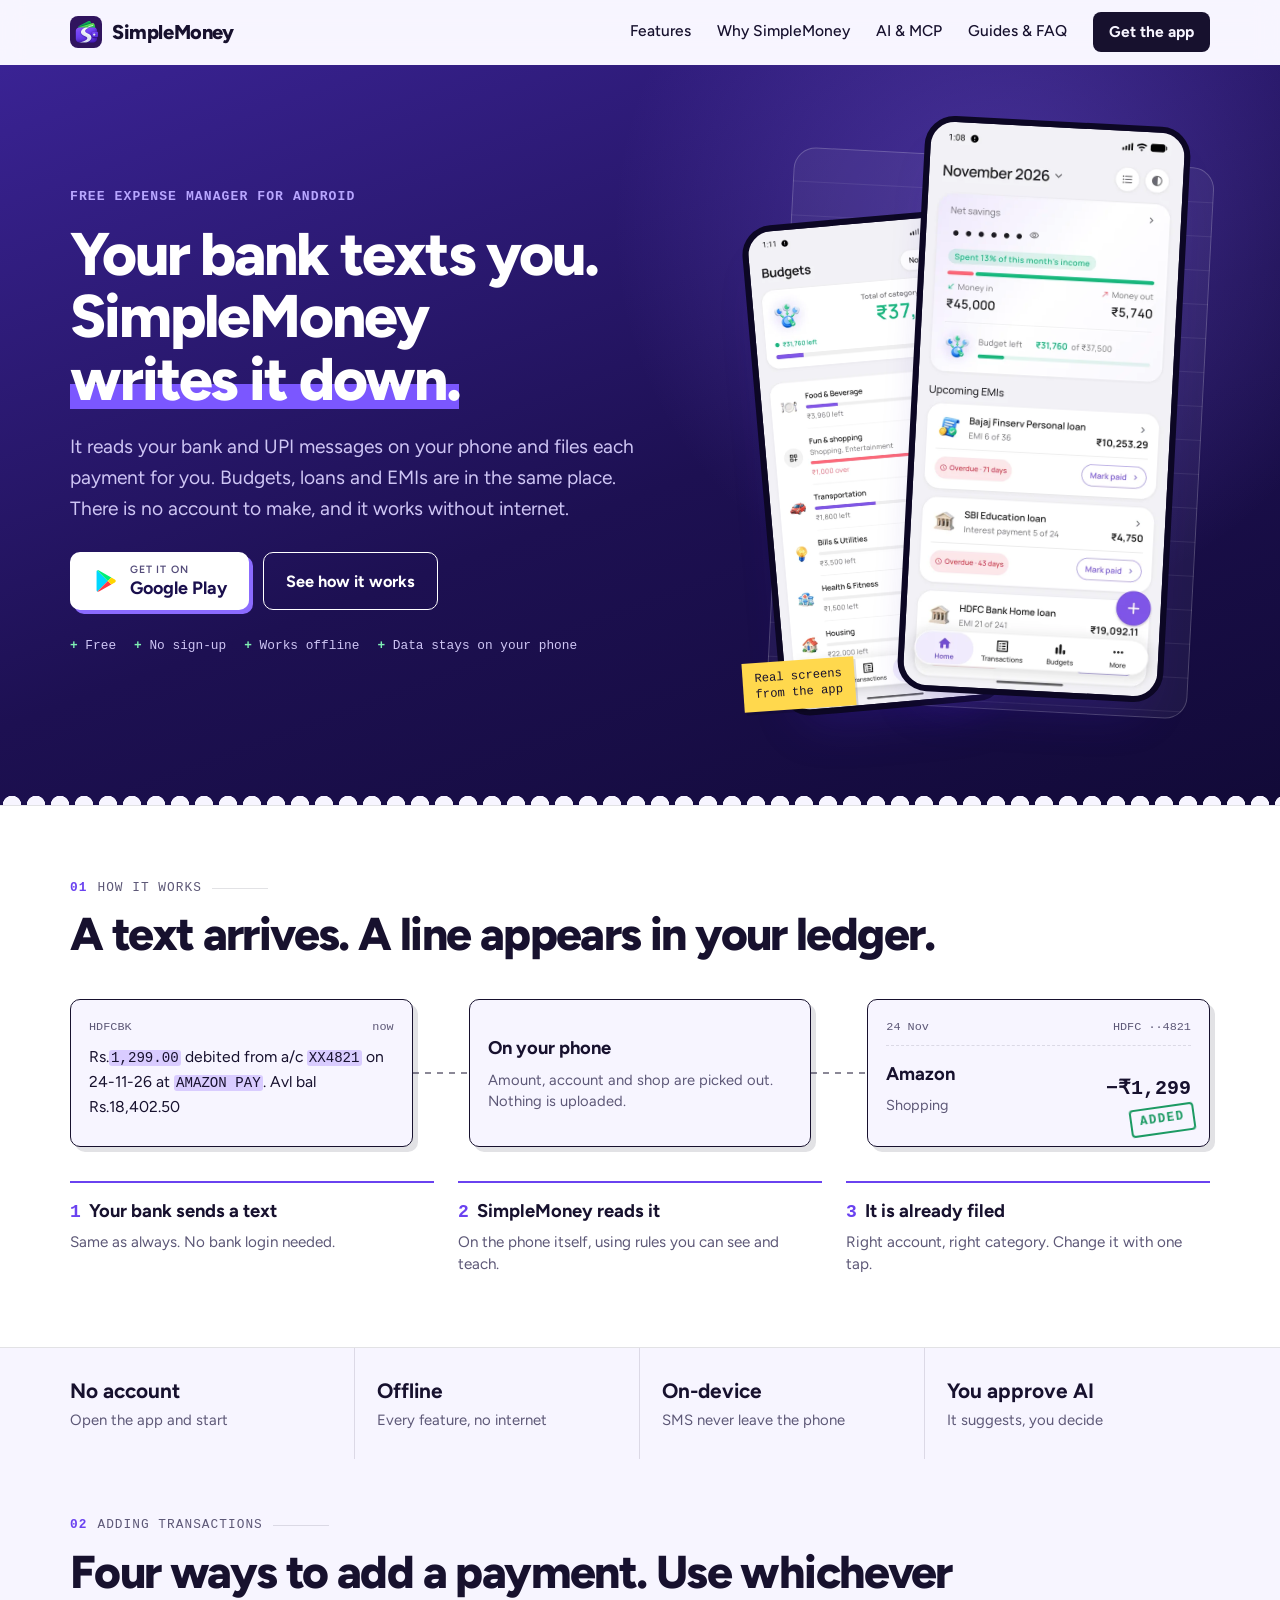
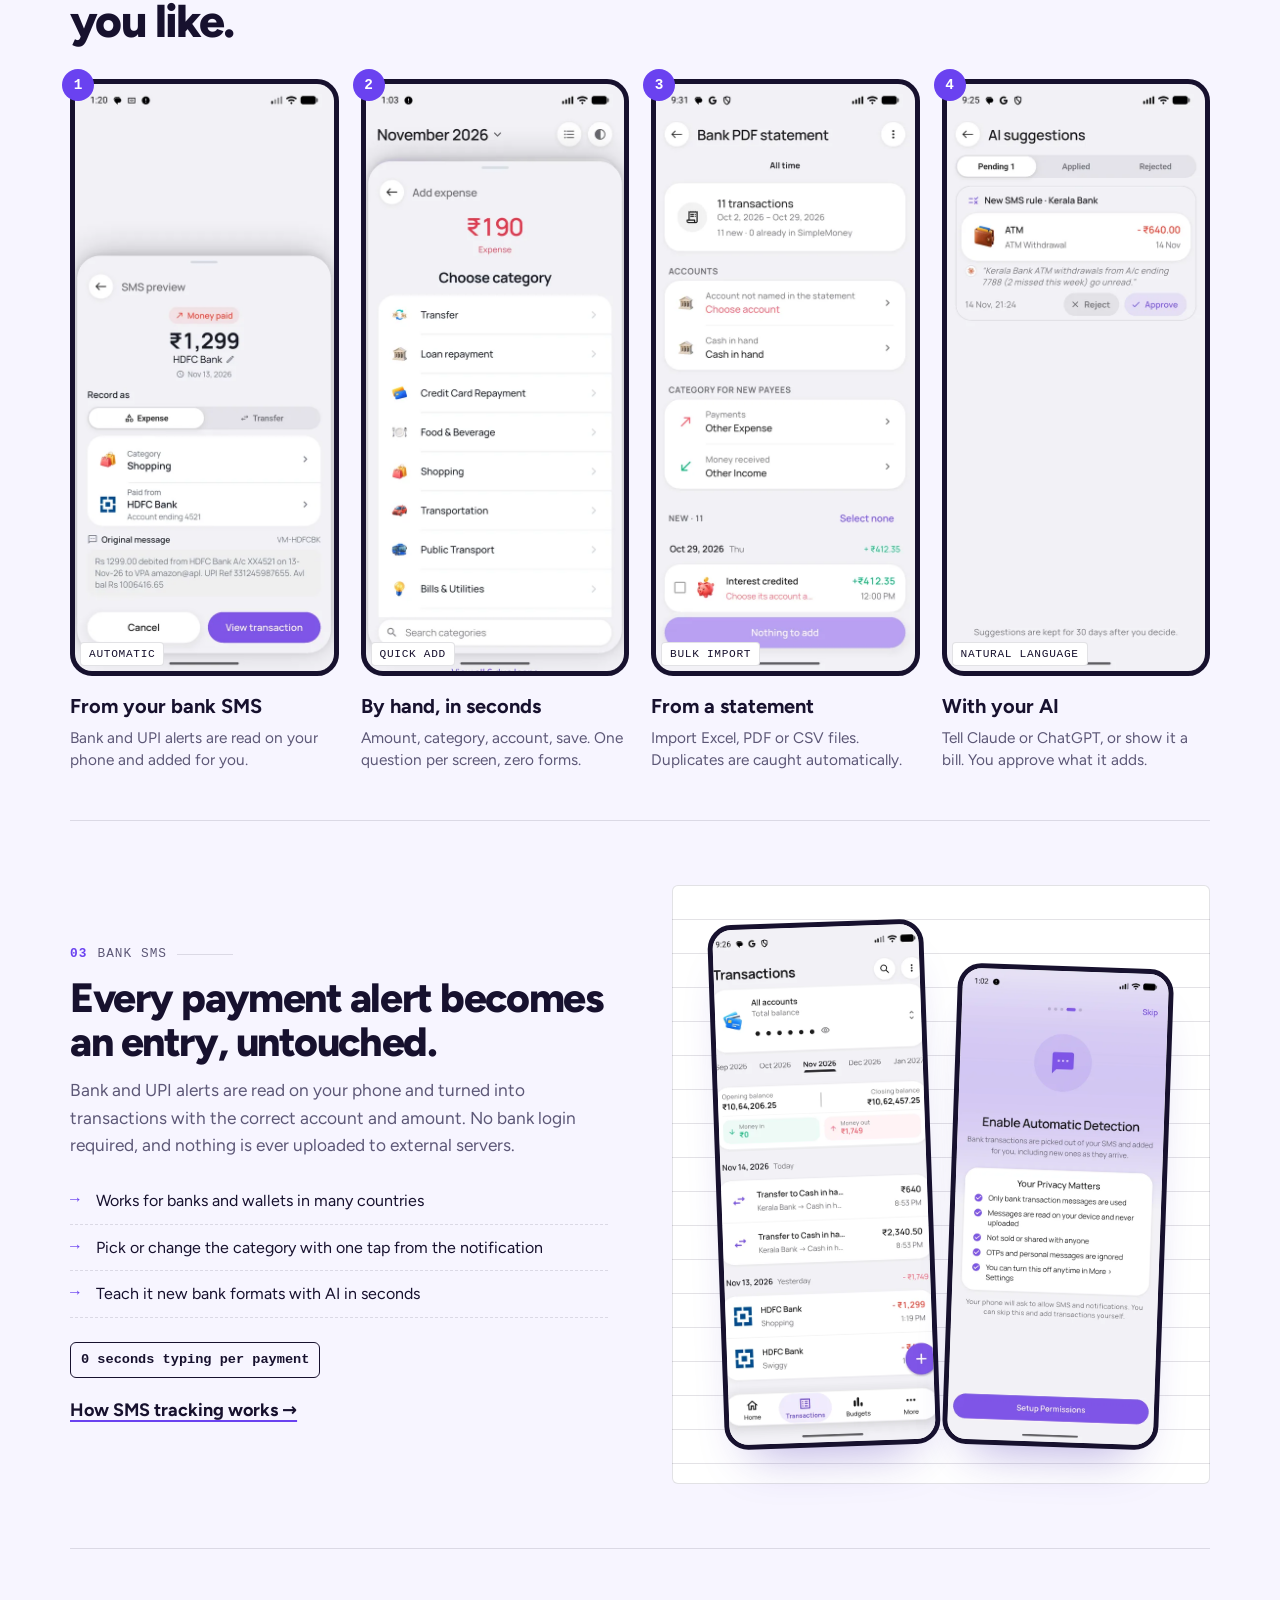
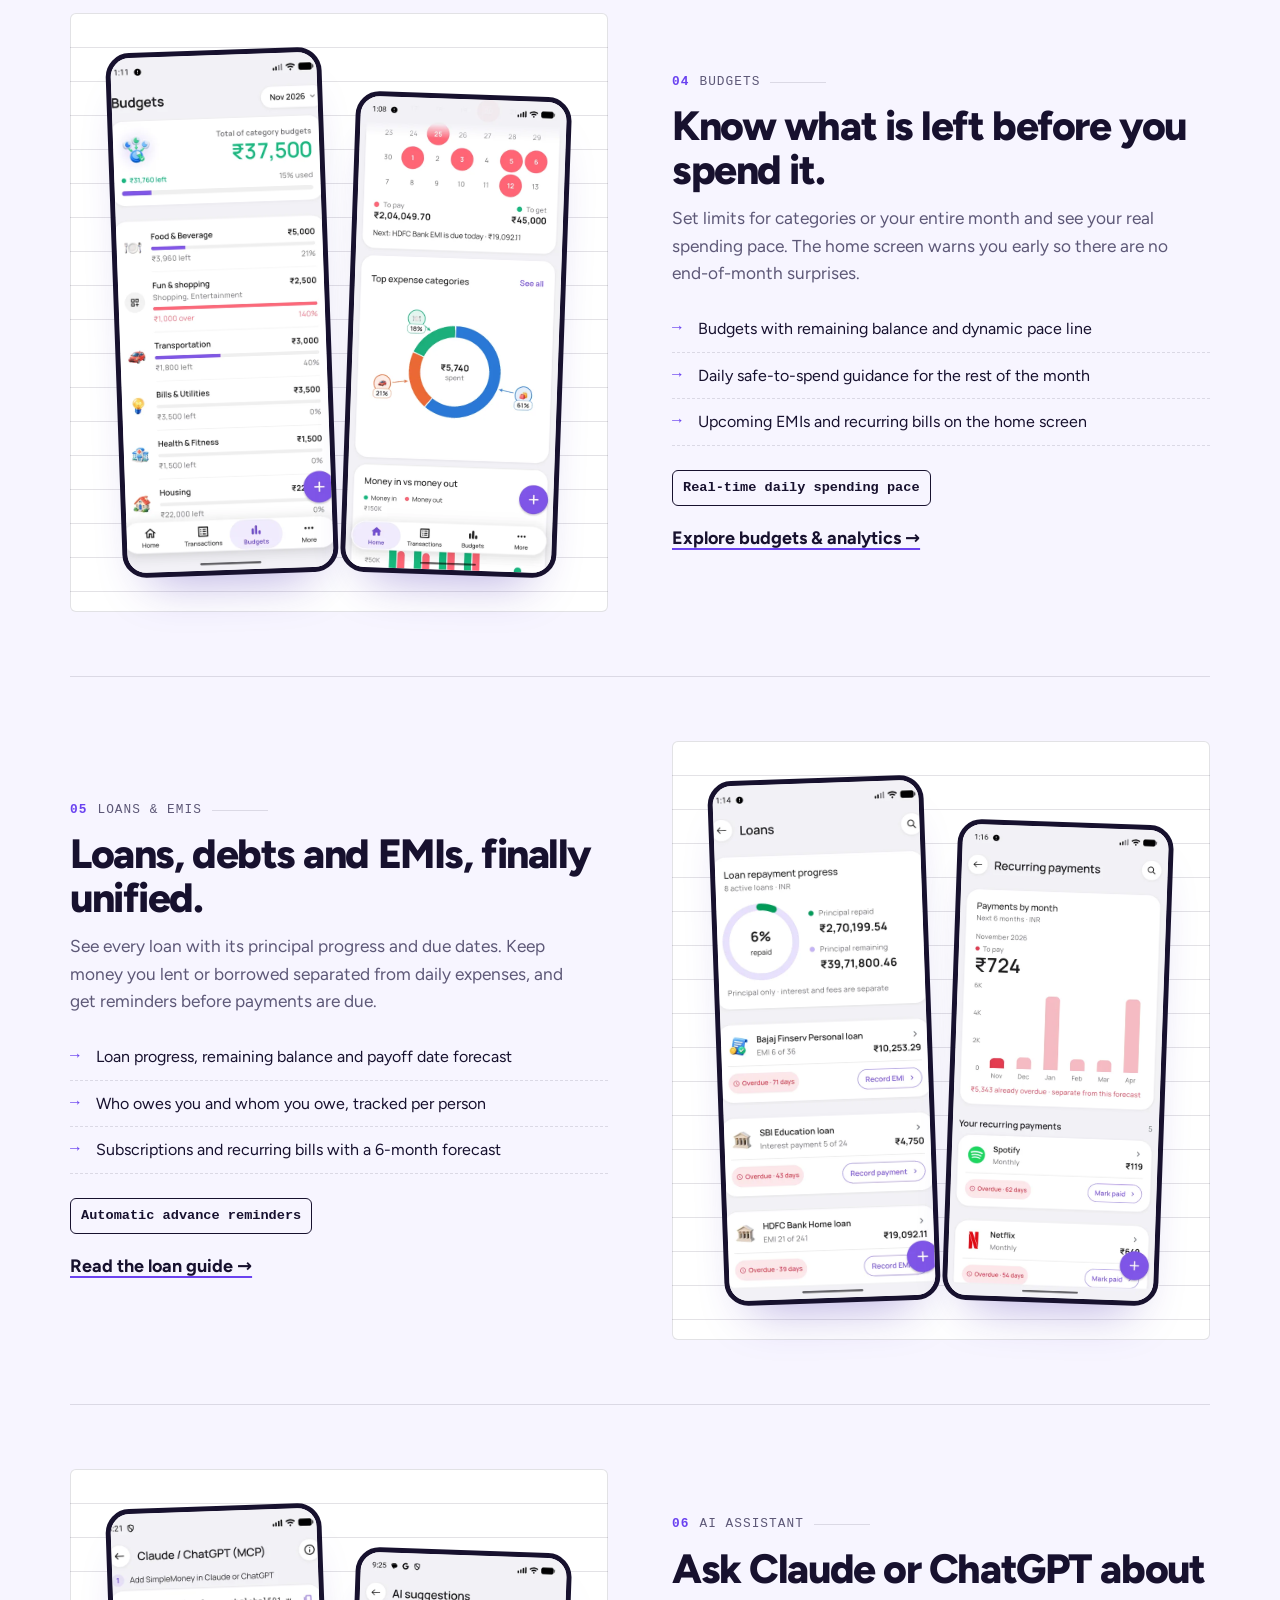
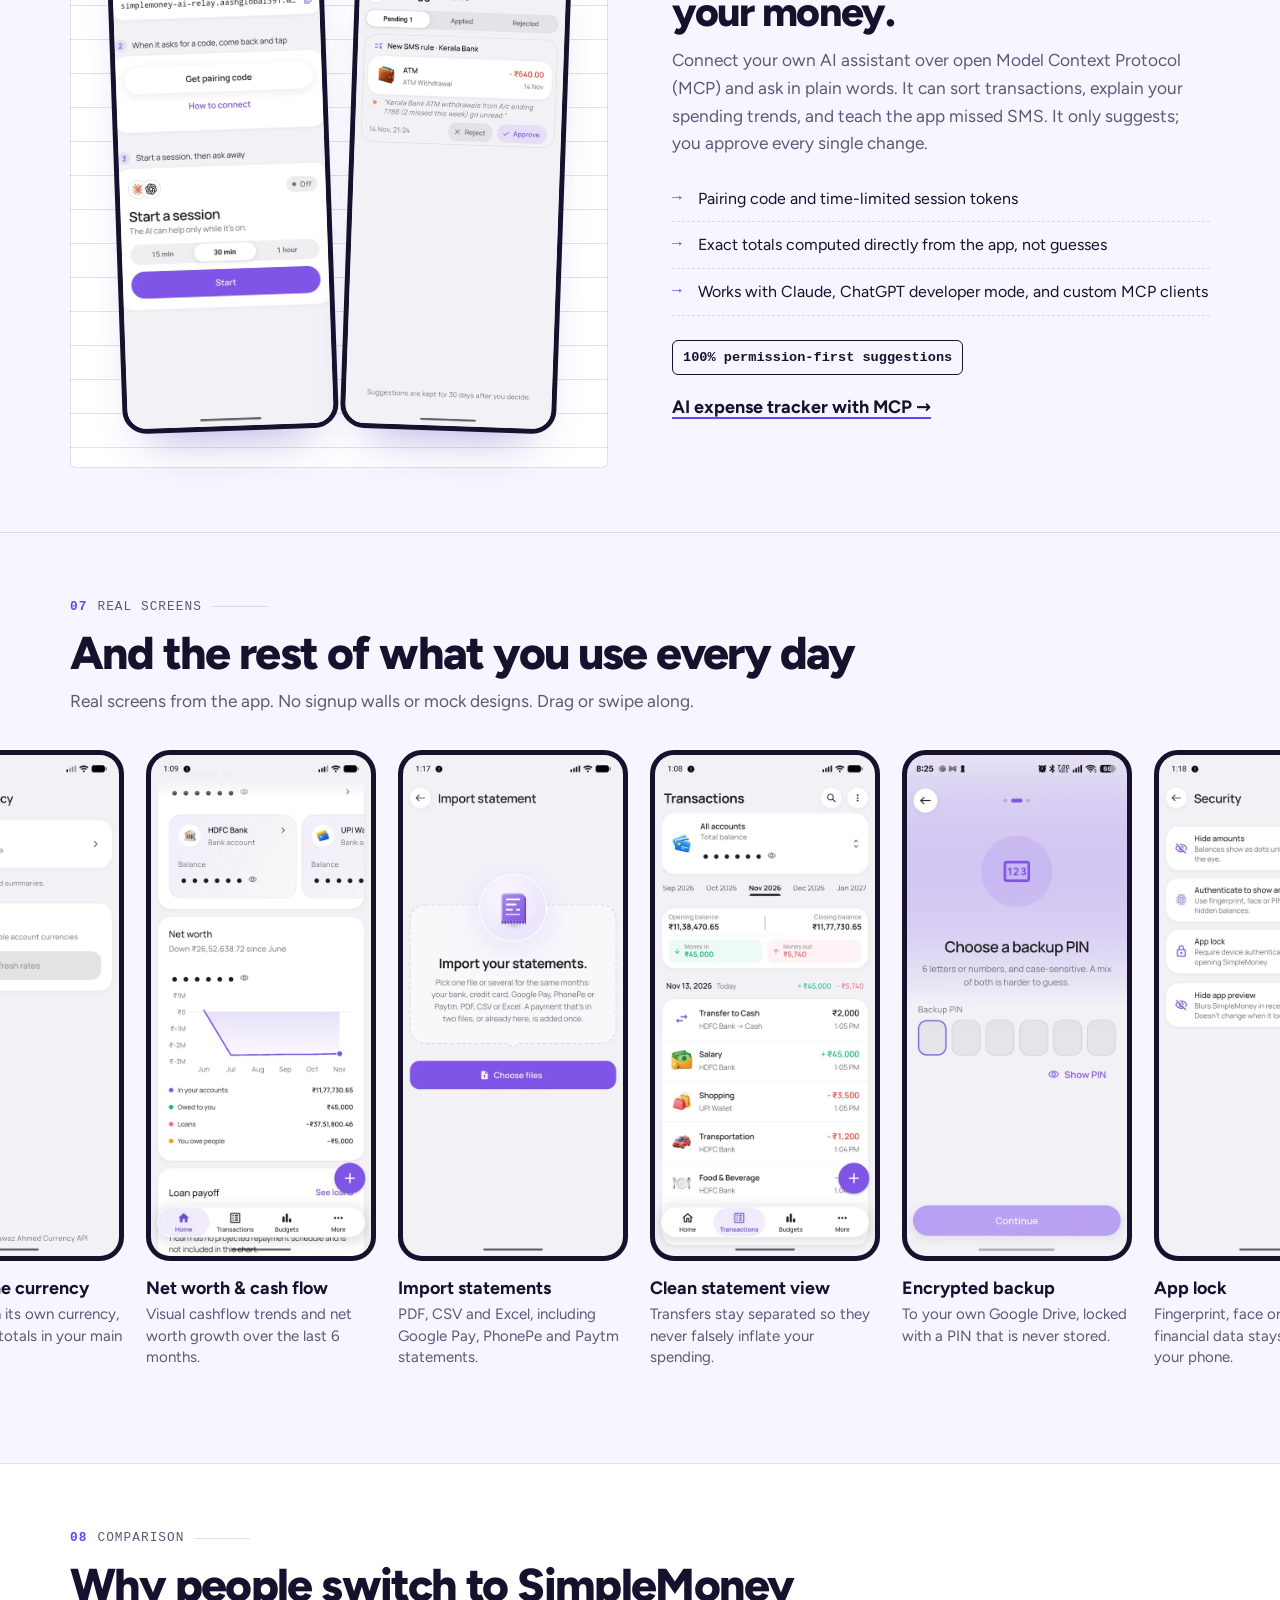
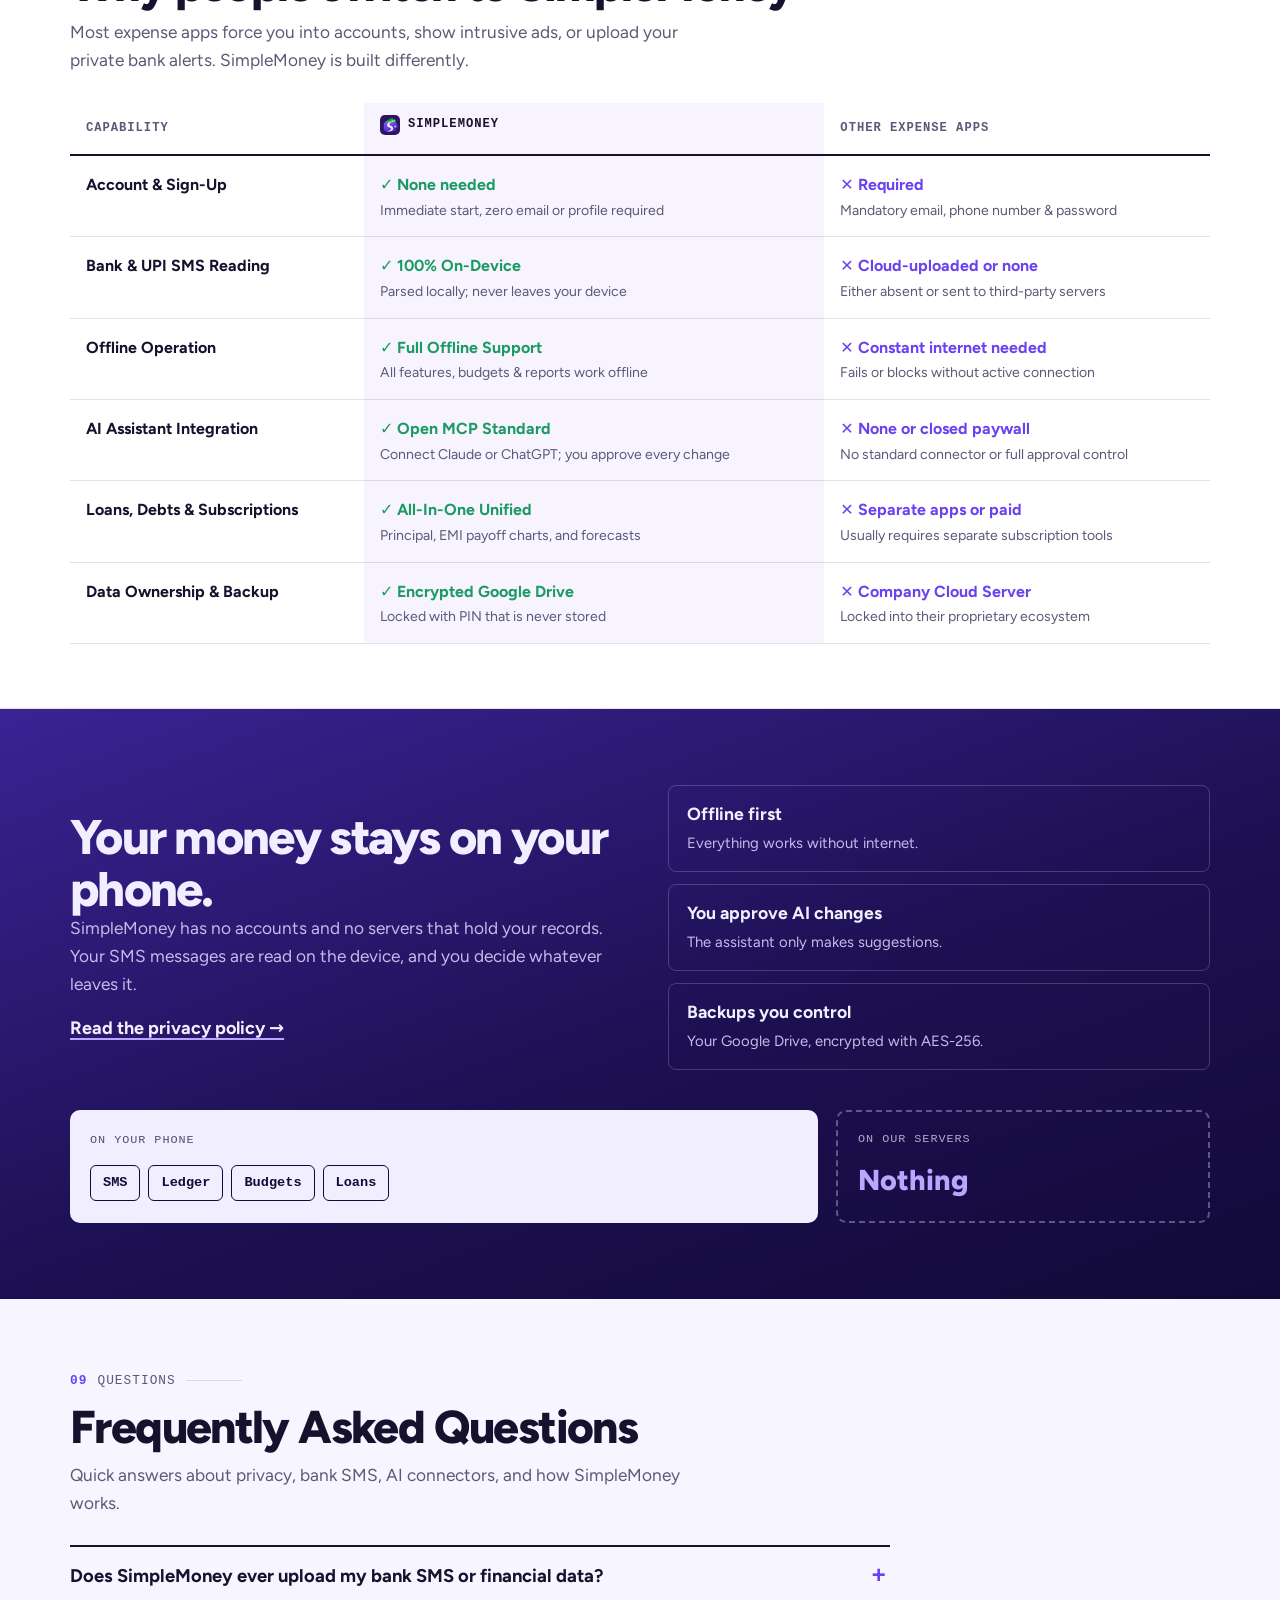
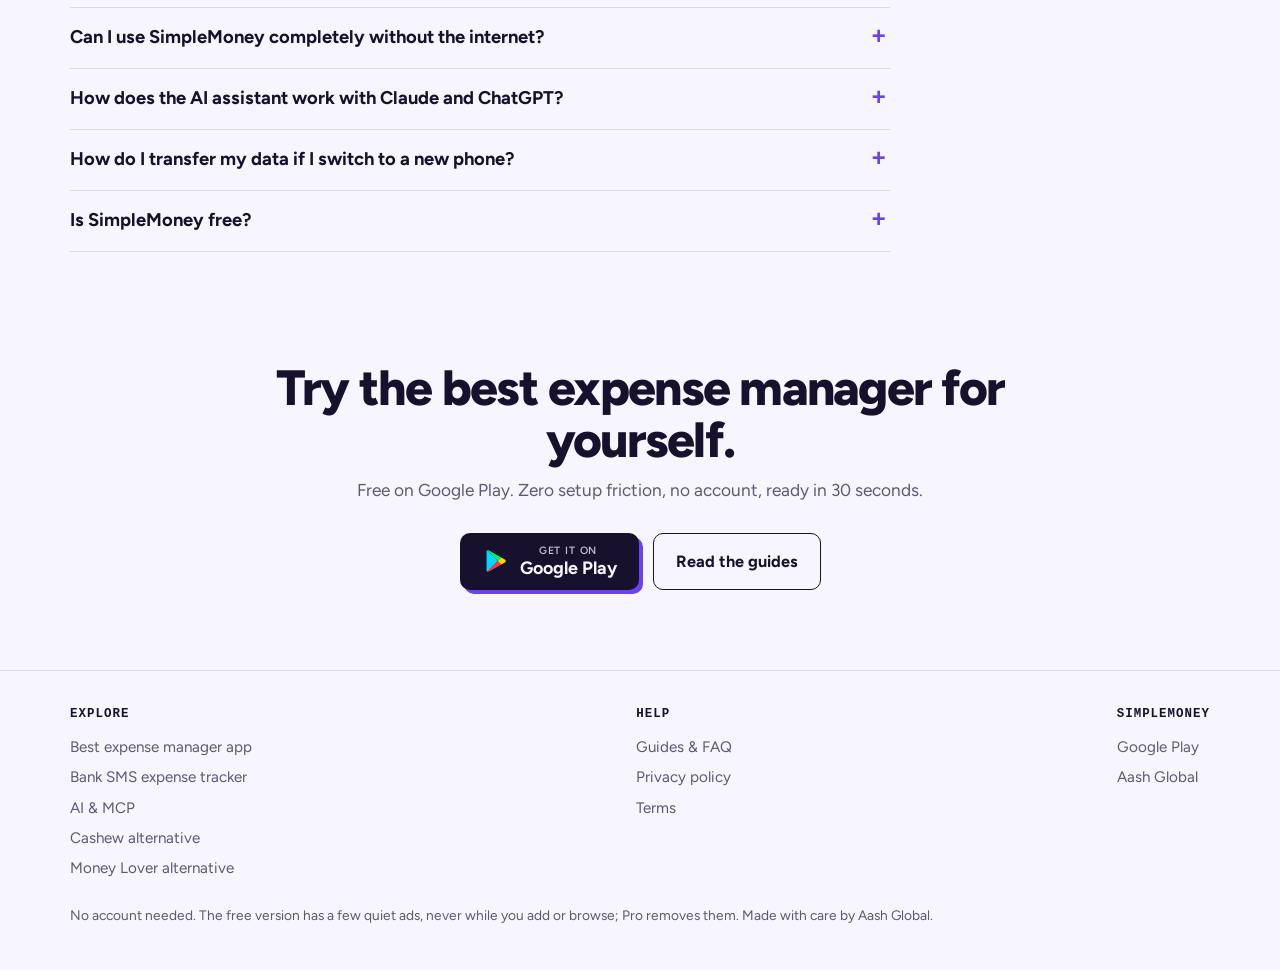
==== commit e0299edc: "Update docs for the new menus, Portfolio, Smart tracking and History; endless screens carousel; 301 " ====
--- a/index.html
+++ b/index.html
@@ -14,18 +14,25 @@
 <meta property="og:description" content="SimpleMoney is a free expense manager and budget planner for Android. It reads bank SMS, tracks loans, EMIs and debts, works offline with no account, and has an AI assistant for Claude and ChatGPT (MCP).">
 <meta property="og:image" content="https://simplemoney.aashglobal.in/assets/img/preview.png">
 <meta name="twitter:card" content="summary_large_image">
-<script type="application/ld+json">{"@context":"https://schema.org","@type":"SoftwareApplication","name":"SimpleMoney","alternateName":["Simple Money","SimpleMoney expense manager"],"description":"A free, private, offline-first expense manager and budget planner for Android with bank SMS reading, loan and debt tracking, multi-currency accounts and an optional AI assistant over MCP.","applicationCategory":"FinanceApplication","operatingSystem":"Android","url":"https://simplemoney.aashglobal.in/","downloadUrl":"https://play.google.com/store/apps/details?id=com.aash591.SimpleMoney","installUrl":"https://play.google.com/store/apps/details?id=com.aash591.SimpleMoney","inLanguage":"en","offers":{"@type":"Offer","price":"0","priceCurrency":"USD"},"publisher":{"@type":"Organization","name":"Aash Global","url":"https://aashglobal.in"},"featureList":["Reads bank and UPI SMS on the device","Offline, no account","Budgets","Loans, EMIs and debts","Recurring payments and subscriptions","Multi-currency accounts","Statement import (PDF, CSV, Excel)","AI assistant over MCP for Claude and ChatGPT","Encrypted Google Drive backup","App lock"]}</script>
+<script type="application/ld+json">{"@context":"https://schema.org","@type":"SoftwareApplication","name":"SimpleMoney","alternateName":["Simple Money","SimpleMoney expense manager"],"description":"A free, private, offline-first expense manager and budget planner for Android with bank SMS reading, loan and debt tracking, multi-currency accounts and an optional AI assistant over MCP.","applicationCategory":"FinanceApplication","operatingSystem":"Android","url":"https://simplemoney.aashglobal.in/","downloadUrl":"https://play.google.com/store/apps/details?id=com.aash591.SimpleMoney","installUrl":"https://play.google.com/store/apps/details?id=com.aash591.SimpleMoney","inLanguage":"en","offers":{"@type":"Offer","price":"0","priceCurrency":"USD"},"publisher":{"@type":"Organization","name":"Aash Global","url":"https://aashglobal.in"},"featureList":["Reads bank and UPI SMS on the device","Offline, no account","Budgets","Loans, EMIs and debts","Recurring payments and subscriptions","Multi-currency accounts","Statement import (PDF, CSV, Excel)","Portfolio for stocks, ETFs, mutual funds, crypto and gold","AI assistant over MCP for Claude and ChatGPT","Encrypted Google Drive backup","App lock"]}</script>
 <script type="application/ld+json">{"@context":"https://schema.org","@type":"WebSite","name":"SimpleMoney","url":"https://simplemoney.aashglobal.in/"}</script>
 <link rel="icon" href="/assets/img/favicon.png">
 <link rel="apple-touch-icon" href="/assets/img/apple-touch-icon.png">
+<script>document.documentElement.className+=" js"</script>
 <link rel="preload" href="/assets/fonts/figtree.woff2" as="font" type="font/woff2" crossorigin>
-<link rel="stylesheet" href="/assets/style.css?v=2">
-<link rel="stylesheet" href="/assets/home.css?v=1">
+<link rel="stylesheet" href="/assets/style.css?v=3">
+<link rel="stylesheet" href="/assets/home.css?v=3">
 </head>
 <body class="home">
 <header class="bar"><div class="wrap">
   <a class="brand" href="/"><img src="/assets/img/app-icon-512.png" alt="" width="34" height="34">SimpleMoney</a>
+  <button class="menu-toggle" type="button" aria-label="Toggle navigation" aria-expanded="false">
+    <span class="bar-line"></span>
+    <span class="bar-line"></span>
+    <span class="bar-line"></span>
+  </button>
   <nav class="menu" aria-label="Main">
+    <a href="#features">Features</a>
     <a href="/best-expense-manager-app">Why SimpleMoney</a>
     <a href="/ai-expense-tracker">AI &amp; MCP</a>
     <a href="/guides">Guides &amp; FAQ</a>
@@ -35,112 +42,281 @@
 
 <main>
 <section class="hero"><div class="wrap">
-  <div>
-    <span class="pill">Free · Offline · No account</span>
-    <h1><span class="fixed">Track your money</span><span class="typed" id="typed" data-lines='["in a few seconds.","from your bank SMS.","without an account.","without the internet.","down to the last EMI.","in every currency.","and keep it yours."]'>in a few seconds.</span><span class="caret" aria-hidden="true"></span></h1>
-    <p class="lead">The free expense manager and budget planner for Android. Add a transaction in seconds by hand, from your bank SMS, from a statement, or with AI. Loans, EMIs and subscriptions stay in order, and your money data never leaves your phone.</p>
-    <div class="cta-row"><a class="btn btn-play" href="https://play.google.com/store/apps/details?id=com.aash591.SimpleMoney" rel="noopener"><svg viewBox="0 0 40 40" aria-hidden="true"><path fill="#00d7fe" d="M7 5.6v28.8c0 .9.5 1.6 1.100 2L24.300 20 8.100 3.600C7.500 4 7 4.700 7 5.600z"/><path fill="#00f076" d="M29.700 14.600 11.400 4.100c-1.200-.7-2.400-.8-3.300-.5L24.300 20z"/><path fill="#ff3a44" d="M8.100 36.400c.9.300 2.100.2 3.300-.5l18.300-10.500L24.300 20z"/><path fill="#ffd500" d="m29.700 25.400 5.500-3.200c1.900-1.100 1.900-3.300 0-4.400l-5.500-3.200-5.400 5.400z"/></svg><span><small>Get it on</small><span>Google Play</span></span></a><a class="btn btn-ghost" href="/guides">See how it works</a></div>
+  <div class="hero-text">
+    <p class="kicker rv">Free expense manager for Android</p>
+    <h1 class="rv" style="--d:.05s">Your bank texts you. SimpleMoney <span class="mk">writes it down.</span></h1>
+    <p class="lead rv" style="--d:.1s">It reads your bank and UPI messages on your phone and files each payment for you. Budgets, loans and EMIs are in the same place. There is no account to make, and it works without internet.</p>
+    <div class="cta-row rv" style="--d:.15s"><a class="btn btn-play" href="https://play.google.com/store/apps/details?id=com.aash591.SimpleMoney" rel="noopener"><svg viewBox="0 0 40 40" aria-hidden="true"><path fill="#00d7fe" d="M7 5.6v28.8c0 .9.5 1.6 1.100 2L24.300 20 8.100 3.600C7.500 4 7 4.700 7 5.600z"/><path fill="#00f076" d="M29.700 14.600 11.400 4.100c-1.200-.7-2.400-.8-3.300-.5L24.300 20z"/><path fill="#ff3a44" d="M8.100 36.400c.9.300 2.100.2 3.300-.5l18.300-10.500L24.300 20z"/><path fill="#ffd500" d="m29.700 25.400 5.500-3.200c1.900-1.100 1.900-3.300 0-4.400l-5.500-3.200-5.400 5.400z"/></svg><span><small>Get it on</small><span>Google Play</span></span></a><a class="btn btn-ghost" href="#how">See how it works</a></div>
+    <ul class="hero-proof rv" style="--d:.2s"><li>Free</li><li>No sign-up</li><li>Works offline</li><li>Data stays on your phone</li></ul>
   </div>
   <div class="stage" aria-hidden="true">
+    <div class="sheet"></div>
     <div class="phone a"><img src="/assets/app/bud-list.webp" alt="" width="540" height="1170"></div>
     <div class="phone b"><img src="/assets/app/home-top.webp" alt="" width="540" height="1170"></div>
-  </div>
-</div></section>
-
-<section class="trust"><div class="wrap"><ul>
-  <li><b>Add in seconds</b>SMS, by hand, import or AI</li>
-  <li><b>Works offline</b>No internet needed</li>
-  <li><b>No account</b>No sign-up, no email</li>
-  <li><b>AI-ready</b>Claude and ChatGPT over MCP</li>
+    <div class="note n1">Real screens<br>from the app</div>
+  </div>
+</div></section>
+
+<section class="flow" id="how" data-step="2"><div class="wrap">
+  <div class="sec-head rv">
+    <div class="eyebrow"><i>01</i> How it works</div>
+    <h2>A text arrives. A line appears in your ledger.</h2>
+  </div>
+  <div class="flow-grid" aria-hidden="true">
+    <div class="f-col">
+      <div class="f-card sms">
+        <div class="sms-from">HDFCBK <span>now</span></div>
+        <p>Rs.<mark>1,299.00</mark> debited from a/c <mark>XX4821</mark> on 24-11-26 at <mark>AMAZON PAY</mark>. Avl bal Rs.18,402.50</p>
+      </div>
+    </div>
+    <div class="f-link l1"><span class="dot"></span></div>
+    <div class="f-col">
+      <div class="f-card reader">
+        <div class="scan"></div>
+        <b>On your phone</b>
+        <span>Amount, account and shop are picked out. Nothing is uploaded.</span>
+      </div>
+    </div>
+    <div class="f-link l2"><span class="dot"></span></div>
+    <div class="f-col">
+      <div class="f-card entry">
+        <div class="e-top"><span>24 Nov</span><span>HDFC ··4821</span></div>
+        <div class="e-main"><div><b>Amazon</b><span>Shopping</span></div><em>−₹1,299</em></div>
+        <div class="stamp">Added</div>
+      </div>
+    </div>
+  </div>
+  <ol class="flow-steps">
+    <li><i>1</i><b>Your bank sends a text</b><span>Same as always. No bank login needed.</span></li>
+    <li><i>2</i><b>SimpleMoney reads it</b><span>On the phone itself, using rules you can see and teach.</span></li>
+    <li><i>3</i><b>It is already filed</b><span>Right account, right category. Change it with one tap.</span></li>
+  </ol>
+</div></section>
+
+<section class="facts"><div class="wrap"><ul>
+  <li><b>No account</b><span>Open the app and start</span></li>
+  <li><b>Offline</b><span>Every feature, no internet</span></li>
+  <li><b>On-device</b><span>SMS never leave the phone</span></li>
+  <li><b>You approve AI</b><span>It suggests, you decide</span></li>
 </ul></div></section>
 
-<section class="ways"><div class="wrap">
-  <div class="eyebrow">Add transactions</div>
-  <h2>Four ways to add a transaction. Pick whichever is comfortable for you.</h2>
-  <div class="way-grid">
-    <a class="way" href="/bank-sms-expense-tracker"><img src="/assets/app/sms-preview.webp" alt="From your bank SMS" width="540" height="1200" loading="lazy"><span class="num">1</span><b>From your bank SMS</b><span>Bank and UPI alerts are read on your phone and added for you.</span></a>
-    <a class="way" href="/guides#first-expense"><img src="/assets/app/add-category.webp" alt="By hand, in seconds" width="540" height="1200" loading="lazy"><span class="num">2</span><b>By hand, in seconds</b><span>Amount, category, account, save. One question per screen, no forms.</span></a>
-    <a class="way" href="/guides#import-statement"><img src="/assets/app/statement-review.webp" alt="From a statement" width="540" height="1200" loading="lazy"><span class="num">3</span><b>From a statement</b><span>Import an Excel, PDF or CSV file. Duplicates are caught, and the layout is remembered.</span></a>
-    <a class="way" href="/ai-expense-tracker"><img src="/assets/app/ai-suggestion-sms.webp" alt="With your AI" width="540" height="1200" loading="lazy"><span class="num">4</span><b>With your AI</b><span>Tell Claude or ChatGPT, or show it a bill. You approve what it adds.</span></a>
+<section class="ways" id="features"><div class="wrap">
+  <div class="eyebrow"><i>02</i> Adding transactions</div>
+  <h2>Four ways to add a payment. Use whichever you like.</h2>
+  <div class="way-grid rv">
+    <a class="way" href="/bank-sms-expense-tracker">
+  <div class="way-shot">
+    <img src="/assets/app/sms-preview.webp" alt="From your bank SMS" width="540" height="1200" loading="lazy">
+    <span class="num">1</span>
+    <span class="way-tag">Automatic</span>
+  </div>
+  <b>From your bank SMS</b>
+  <span>Bank and UPI alerts are read on your phone and added for you.</span>
+</a>
+    <a class="way" href="/guides#first-expense">
+  <div class="way-shot">
+    <img src="/assets/app/add-category.webp" alt="By hand, in seconds" width="540" height="1200" loading="lazy">
+    <span class="num">2</span>
+    <span class="way-tag">Quick Add</span>
+  </div>
+  <b>By hand, in seconds</b>
+  <span>Amount, category, account, save. One question per screen, zero forms.</span>
+</a>
+    <a class="way" href="/guides#import-statement">
+  <div class="way-shot">
+    <img src="/assets/app/statement-review.webp" alt="From a statement" width="540" height="1200" loading="lazy">
+    <span class="num">3</span>
+    <span class="way-tag">Bulk Import</span>
+  </div>
+  <b>From a statement</b>
+  <span>Import Excel, PDF or CSV files. Duplicates are caught automatically.</span>
+</a>
+    <a class="way" href="/ai-expense-tracker">
+  <div class="way-shot">
+    <img src="/assets/app/ai-suggestion-sms.webp" alt="With your AI" width="540" height="1200" loading="lazy">
+    <span class="num">4</span>
+    <span class="way-tag">Natural Language</span>
+  </div>
+  <b>With your AI</b>
+  <span>Tell Claude or ChatGPT, or show it a bill. You approve what it adds.</span>
+</a>
   </div>
 </div></section>
 
 <div class="wrap rows">
 
-  <section class="row">
+  <section class="row rv">
     <div class="copy">
-      <div class="eyebrow">Bank SMS</div>
-      <h2>Your bank texts you. SimpleMoney does the rest.</h2>
-      <p>Bank and UPI alerts are read on your phone and turned into transactions, with the right account and amount. No bank login, and nothing is uploaded.</p>
-      <ul><li>Works for banks and wallets in many countries</li><li>Pick the category with one tap from the notification</li><li>Teach it a new bank format with AI in minutes</li></ul>
-      <a class="more" href="/bank-sms-expense-tracker">How SMS tracking works →</a>
+      <div class="eyebrow"><i>03</i> Bank SMS</div>
+      <h2>Every payment alert becomes an entry, untouched.</h2>
+      <p>Bank and UPI alerts are read on your phone and turned into transactions with the correct account and amount. No bank login required, and nothing is ever uploaded to external servers.</p>
+      <ul><li>Works for banks and wallets in many countries</li><li>Pick or change the category with one tap from the notification</li><li>Teach it new bank formats with AI in seconds</li></ul>
+      <div class="row-stat">0 seconds typing per payment</div>
+      <div><a class="more" href="/bank-sms-expense-tracker">How SMS tracking works →</a></div>
     </div>
     <div class="shots"><img src="/assets/app/sms-rule-result.webp" alt="Transactions the rule added" width="540" height="1200" loading="lazy"><img src="/assets/app/ob-sms.webp" alt="Allow SMS once, then it runs by itself" width="540" height="1200" loading="lazy"></div>
   </section>
 
-  <section class="row">
+  <section class="row rv">
     <div class="copy">
-      <div class="eyebrow">Budgets</div>
+      <div class="eyebrow"><i>04</i> Budgets</div>
       <h2>Know what is left before you spend it.</h2>
-      <p>Set a limit for a category or the whole month and see your pace. The home screen shows what is coming up, so there are no surprises.</p>
-      <ul><li>Budgets with what is left and a pace line</li><li>Spending by category and by month</li><li>Upcoming EMIs and bills on the home screen</li></ul>
-      <a class="more" href="/best-expense-manager-app">Everything in the app →</a>
+      <p>Set limits for categories or your entire month and see your real spending pace. The home screen warns you early so there are no end-of-month surprises.</p>
+      <ul><li>Budgets with remaining balance and dynamic pace line</li><li>Daily safe-to-spend guidance for the rest of the month</li><li>Upcoming EMIs and recurring bills on the home screen</li></ul>
+      <div class="row-stat">Real-time daily spending pace</div>
+      <div><a class="more" href="/best-expense-manager-app">Explore budgets & analytics →</a></div>
     </div>
     <div class="shots"><img src="/assets/app/bud-list.webp" alt="Budgets with what is left" width="540" height="1200" loading="lazy"><img src="/assets/app/home-spending.webp" alt="Where your money went" width="540" height="1200" loading="lazy"></div>
   </section>
 
-  <section class="row">
+  <section class="row rv">
     <div class="copy">
-      <div class="eyebrow">Loans &amp; EMIs</div>
-      <h2>Loans, debts and EMIs, finally in one place.</h2>
-      <p>See every loan with its progress and due dates. Keep money you lent or borrowed separate from daily spending, and get reminders before payments are due.</p>
-      <ul><li>Loan progress, remaining balance and payoff date</li><li>Who owes you and whom you owe</li><li>Subscriptions and recurring payments with a six-month forecast</li></ul>
-      <a class="more" href="/guides#loans">Read the loan guide →</a>
+      <div class="eyebrow"><i>05</i> Loans &amp; EMIs</div>
+      <h2>Loans, debts and EMIs, finally unified.</h2>
+      <p>See every loan with its principal progress and due dates. Keep money you lent or borrowed separated from daily expenses, and get reminders before payments are due.</p>
+      <ul><li>Loan progress, remaining balance and payoff date forecast</li><li>Who owes you and whom you owe, tracked per person</li><li>Subscriptions and recurring bills with a 6-month forecast</li></ul>
+      <div class="row-stat">Automatic advance reminders</div>
+      <div><a class="more" href="/guides#loans">Read the loan guide →</a></div>
     </div>
     <div class="shots"><img src="/assets/app/loan-list.webp" alt="Loan progress and EMIs" width="540" height="1200" loading="lazy"><img src="/assets/app/rec-list.webp" alt="Recurring payments and a forecast" width="540" height="1200" loading="lazy"></div>
   </section>
 
-  <section class="row">
+  <section class="row rv">
     <div class="copy">
-      <div class="eyebrow">AI assistant</div>
+      <div class="eyebrow"><i>06</i> AI assistant</div>
       <h2>Ask Claude or ChatGPT about your money.</h2>
-      <p>Connect your own AI over MCP and ask in plain words. It can sort transactions, explain your spending and teach the app a new bank SMS. It only suggests. You approve every change.</p>
-      <ul><li>Pairing code and time-limited sessions</li><li>Exact totals from the app, not guesses</li><li>Works with Claude and ChatGPT</li></ul>
-      <a class="more" href="/ai-expense-tracker">AI expense tracker with MCP →</a>
+      <p>Connect your own AI assistant over open Model Context Protocol (MCP) and ask in plain words. It can sort transactions, explain your spending trends, and teach the app missed SMS. It only suggests; you approve every single change.</p>
+      <ul><li>Pairing code and time-limited session tokens</li><li>Exact totals computed directly from the app, not guesses</li><li>Works with Claude, ChatGPT developer mode, and custom MCP clients</li></ul>
+      <div class="row-stat">100% permission-first suggestions</div>
+      <div><a class="more" href="/ai-expense-tracker">AI expense tracker with MCP →</a></div>
     </div>
     <div class="shots"><img src="/assets/app/ai-top.webp" alt="Connect an AI assistant" width="540" height="1200" loading="lazy"><img src="/assets/app/ai-suggestion-sms.webp" alt="A suggestion waiting for your approval" width="540" height="1200" loading="lazy"></div>
   </section>
 </div>
 
 <section class="tour"><div class="wrap">
+  <div class="eyebrow"><i>07</i> Real screens</div>
   <h2>And the rest of what you use every day</h2>
-  <p class="sub">Real screens from the app. Swipe along.</p>
+  <p class="sub">Real screens from the app. No signup walls or mock designs. Drag or swipe along.</p>
 </div>
   <div class="tour-track">
-    <figure><img src="/assets/app/set-currency.webp" alt="More than one currency" width="540" height="1200" loading="lazy"><figcaption><b>More than one currency</b>Each account in its own currency, with a combined total in your main one.</figcaption></figure>
-    <figure><img src="/assets/app/import-start.webp" alt="Import statements" width="540" height="1200" loading="lazy"><figcaption><b>Import statements</b>PDF, CSV and Excel, including Google Pay, PhonePe and Paytm.</figcaption></figure>
+    <figure><img src="/assets/app/set-currency.webp" alt="More than one currency" width="540" height="1200" loading="lazy"><figcaption><b>More than one currency</b>Each account in its own currency, with combined totals in your main currency.</figcaption></figure>
+    <figure><img src="/assets/app/home-networth.webp" alt="Net worth &amp; cash flow" width="540" height="1200" loading="lazy"><figcaption><b>Net worth &amp; cash flow</b>Visual cashflow trends and net worth growth over the last 6 months.</figcaption></figure>
+    <figure><img src="/assets/app/import-start.webp" alt="Import statements" width="540" height="1200" loading="lazy"><figcaption><b>Import statements</b>PDF, CSV and Excel, including Google Pay, PhonePe and Paytm statements.</figcaption></figure>
+    <figure><img src="/assets/app/tx-list.webp" alt="Clean statement view" width="540" height="1200" loading="lazy"><figcaption><b>Clean statement view</b>Transfers stay separated so they never falsely inflate your spending.</figcaption></figure>
     <figure><img src="/assets/app/sync-encrypt-pin.webp" alt="Encrypted backup" width="540" height="1200" loading="lazy"><figcaption><b>Encrypted backup</b>To your own Google Drive, locked with a PIN that is never stored.</figcaption></figure>
-    <figure><img src="/assets/app/set-security.webp" alt="App lock" width="540" height="1200" loading="lazy"><figcaption><b>App lock</b>Fingerprint, face or PIN. Your data stays on the phone.</figcaption></figure>
-    <figure><img src="/assets/app/customization.webp" alt="Make it yours" width="540" height="1200" loading="lazy"><figcaption><b>Make it yours</b>Looks, accent colours and searchable bank icons.</figcaption></figure>
+    <figure><img src="/assets/app/set-security.webp" alt="App lock" width="540" height="1200" loading="lazy"><figcaption><b>App lock</b>Fingerprint, face or PIN. Your financial data stays securely on your phone.</figcaption></figure>
+    <figure><img src="/assets/app/customization.webp" alt="Make it yours" width="540" height="1200" loading="lazy"><figcaption><b>Make it yours</b>Visual themes, accent colors, and searchable brand and bank icons.</figcaption></figure>
+    <figure><img src="/assets/app/portfolio-list.webp" alt="Portfolio" width="540" height="1200" loading="lazy"><figcaption><b>Portfolio</b>Stocks, ETFs, mutual funds, crypto and gold, next to your everyday money.</figcaption></figure>
+    <figure><img src="/assets/app/smart-tracking.webp" alt="Smart tracking" width="540" height="1200" loading="lazy"><figcaption><b>Smart tracking</b>Bank SMS reading, teach a missed message, and fixes shared by other users.</figcaption></figure>
+    <figure><img src="/assets/app/bud-list.webp" alt="Monthly budgets" width="540" height="1200" loading="lazy"><figcaption><b>Monthly budgets</b>See how much is left and whether you are on pace.</figcaption></figure>
+    <figure><img src="/assets/app/loan-detail.webp" alt="Loans &amp; EMIs" width="540" height="1200" loading="lazy"><figcaption><b>Loans &amp; EMIs</b>Every EMI, the payoff date and how much interest is left.</figcaption></figure>
+    <figure><img src="/assets/app/rec-list.webp" alt="Recurring payments" width="540" height="1200" loading="lazy"><figcaption><b>Recurring payments</b>Subscriptions, rent and premiums, with a reminder before each is due.</figcaption></figure>
+    <figure><img src="/assets/app/debt-list.webp" alt="Debts" width="540" height="1200" loading="lazy"><figcaption><b>Debts</b>Who owes you and who you owe, with one-tap reminders.</figcaption></figure>
+    <figure><img src="/assets/app/acc-list.webp" alt="Accounts" width="540" height="1200" loading="lazy"><figcaption><b>Accounts</b>Cash, banks, cards and wallets, each with its own balance.</figcaption></figure>
+    <figure><img src="/assets/app/history.webp" alt="History" width="540" height="1200" loading="lazy"><figcaption><b>History</b>Every add, edit and delete is listed, and any change can be undone.</figcaption></figure>
+    <figure><img src="/assets/app/ai-suggestions.webp" alt="AI suggestions" width="540" height="1200" loading="lazy"><figcaption><b>AI suggestions</b>What Claude or ChatGPT proposes waits here until you approve it.</figcaption></figure>
+    <figure><img src="/assets/app/smart-notifications.webp" alt="App notifications" width="540" height="1200" loading="lazy"><figcaption><b>App notifications</b>Teach the app to read bank notifications too (experimental).</figcaption></figure>
   </div>
 </section>
 
+<section class="compare"><div class="wrap">
+  <div class="eyebrow"><i>08</i> Comparison</div>
+  <h2>Why people switch to SimpleMoney</h2>
+  <p class="sub">Most expense apps force you into accounts, show intrusive ads, or upload your private bank alerts. SimpleMoney is built differently.</p>
+  <div class="table-wrap rv">
+    <table class="comp-table">
+      <thead>
+        <tr>
+          <th>Capability</th>
+          <th class="col-sm"><span class="brand-tag"><img src="/assets/img/app-icon-512.png" alt="" width="22" height="22">SimpleMoney</span></th>
+          <th class="col-other">Other Expense Apps</th>
+        </tr>
+      </thead>
+      <tbody>
+        <tr>
+          <td><b>Account &amp; Sign-Up</b></td>
+          <td class="col-sm"><span class="badge-good">✓ None needed</span><small>Immediate start, zero email or profile required</small></td>
+          <td class="col-other"><span class="badge-bad">✕ Required</span><small>Mandatory email, phone number &amp; password</small></td>
+        </tr>
+        <tr>
+          <td><b>Bank &amp; UPI SMS Reading</b></td>
+          <td class="col-sm"><span class="badge-good">✓ 100% On-Device</span><small>Parsed locally; never leaves your device</small></td>
+          <td class="col-other"><span class="badge-bad">✕ Cloud-uploaded or none</span><small>Either absent or sent to third-party servers</small></td>
+        </tr>
+        <tr>
+          <td><b>Offline Operation</b></td>
+          <td class="col-sm"><span class="badge-good">✓ Full Offline Support</span><small>All features, budgets &amp; reports work offline</small></td>
+          <td class="col-other"><span class="badge-bad">✕ Constant internet needed</span><small>Fails or blocks without active connection</small></td>
+        </tr>
+        <tr>
+          <td><b>AI Assistant Integration</b></td>
+          <td class="col-sm"><span class="badge-good">✓ Open MCP Standard</span><small>Connect Claude or ChatGPT; you approve every change</small></td>
+          <td class="col-other"><span class="badge-bad">✕ None or closed paywall</span><small>No standard connector or full approval control</small></td>
+        </tr>
+        <tr>
+          <td><b>Loans, Debts &amp; Subscriptions</b></td>
+          <td class="col-sm"><span class="badge-good">✓ All-In-One Unified</span><small>Principal, EMI payoff charts, and forecasts</small></td>
+          <td class="col-other"><span class="badge-bad">✕ Separate apps or paid</span><small>Usually requires separate subscription tools</small></td>
+        </tr>
+        <tr>
+          <td><b>Data Ownership &amp; Backup</b></td>
+          <td class="col-sm"><span class="badge-good">✓ Encrypted Google Drive</span><small>Locked with PIN that is never stored</small></td>
+          <td class="col-other"><span class="badge-bad">✕ Company Cloud Server</span><small>Locked into their proprietary ecosystem</small></td>
+        </tr>
+      </tbody>
+    </table>
+  </div>
+</div></section>
+
 <section class="band"><div class="wrap">
-  <div>
+  <div class="rv">
     <h2>Your money stays on your phone.</h2>
-    <p>SimpleMoney has no accounts and no servers that hold your records. Your SMS are read on the device, and you decide what ever leaves it.</p>
+    <p>SimpleMoney has no accounts and no servers that hold your records. Your SMS messages are read on the device, and you decide whatever leaves it.</p>
     <a class="more" href="/privacy">Read the privacy policy →</a>
   </div>
-  <ul>
+  <ul class="rv" style="--d:.1s">
     <li><b>Offline first</b><span>Everything works without internet.</span></li>
     <li><b>You approve AI changes</b><span>The assistant only makes suggestions.</span></li>
     <li><b>Backups you control</b><span>Your Google Drive, encrypted with AES-256.</span></li>
   </ul>
+  <div class="where rv" aria-hidden="true">
+    <div class="w-box on"><small>On your phone</small><span>SMS</span><span>Ledger</span><span>Budgets</span><span>Loans</span></div>
+    <div class="w-box off"><small>On our servers</small><em>Nothing</em></div>
+  </div>
+</div></section>
+
+<section class="faq"><div class="wrap">
+  <div class="eyebrow"><i>09</i> Questions</div>
+  <h2>Frequently Asked Questions</h2>
+  <p class="sub">Quick answers about privacy, bank SMS, AI connectors, and how SimpleMoney works.</p>
+  <div class="faq-list rv">
+    <details>
+      <summary>Does SimpleMoney ever upload my bank SMS or financial data?</summary>
+      <div class="faq-body"><p><b>Never.</b> SimpleMoney runs entirely on your device. Bank and UPI SMS are parsed locally using on-device rules. We run no database servers that store your financial transactions, and none of your money data is ever uploaded, sold, or shared.</p></div>
+    </details>
+    <details>
+      <summary>Can I use SimpleMoney completely without the internet?</summary>
+      <div class="faq-body"><p><b>Yes.</b> All daily features — adding transactions, reading bank SMS, budgets, debts, loans, reports, multi-currency accounts, and statement import — work 100% offline. The internet is only accessed if you explicitly choose to back up to your personal Google Drive or connect an optional AI assistant.</p></div>
+    </details>
+    <details>
+      <summary>How does the AI assistant work with Claude and ChatGPT?</summary>
+      <div class="faq-body"><p>SimpleMoney supports the open Model Context Protocol (MCP). When enabled, you can connect Claude or ChatGPT using a secure, time-limited 6-digit pairing code. You can ask questions in plain words like <i>“what did I spend on dining last month?”</i> or <i>“teach the app this missed bank SMS”</i>. The AI only suggests changes — nothing is written to your database until you personally review and approve it in the app.</p></div>
+    </details>
+    <details>
+      <summary>How do I transfer my data if I switch to a new phone?</summary>
+      <div class="faq-body"><p>You can create an encrypted backup in <b>More → Settings → Sync</b>. Backups can be uploaded to your own Google Drive (hidden application folder) and encrypted with a custom PIN. When you install SimpleMoney on your new phone, restore with your PIN and your entire transaction history and accounts will be restored.</p></div>
+    </details>
+    <details>
+      <summary>Is SimpleMoney free?</summary>
+      <div class="faq-body"><p><b>Yes.</b> Core expense management, budgets, bank SMS reading, loans, debts, multi-currency accounts, and reports are completely free. SimpleMoney Pro is an optional one-time purchase that unlocks unlimited budgets, custom styling, and removes quiet ads.</p></div>
+    </details>
+  </div>
 </div></section>
 
 <section class="center"><div class="wrap">
   <h2>Try the best expense manager for yourself.</h2>
-  <p class="sub">Free on Google Play. Set up in a minute, with no account.</p>
+  <p class="sub">Free on Google Play. Zero setup friction, no account, ready in 30 seconds.</p>
   <div class="cta-row"><a class="btn btn-play" href="https://play.google.com/store/apps/details?id=com.aash591.SimpleMoney" rel="noopener"><svg viewBox="0 0 40 40" aria-hidden="true"><path fill="#00d7fe" d="M7 5.6v28.8c0 .9.5 1.6 1.100 2L24.300 20 8.100 3.600C7.500 4 7 4.700 7 5.600z"/><path fill="#00f076" d="M29.700 14.600 11.400 4.100c-1.200-.7-2.400-.8-3.300-.5L24.300 20z"/><path fill="#ff3a44" d="M8.100 36.400c.9.300 2.100.2 3.300-.5l18.300-10.500L24.300 20z"/><path fill="#ffd500" d="m29.700 25.400 5.500-3.200c1.900-1.100 1.900-3.300 0-4.400l-5.500-3.200-5.400 5.400z"/></svg><span><small>Get it on</small><span>Google Play</span></span></a><a class="btn btn-ghost" href="/guides">Read the guides</a></div>
 </div></section>
 </main>
@@ -166,6 +342,6 @@
   </div>
   <p class="fine">No account needed. The free version has a few quiet ads, never while you add or browse; Pro removes them. Made with care by Aash Global.</p>
 </footer>
-<script src="/assets/site.js" defer></script>
+<script src="/assets/site.js?v=3" defer></script>
 </body>
 </html>
--- a/assets/style.css
+++ b/assets/style.css
@@ -28,15 +28,15 @@
   }
 }
 
-* { box-sizing: border-box; }
-html { scroll-behavior: smooth; scroll-padding-top: 24px; }
+* { box-sizing: border-box; -webkit-tap-highlight-color: transparent; }
+html { scroll-behavior: smooth; scroll-padding-top: 24px; overflow-x: clip; }
 body {
   margin: 0;
   background: var(--bg);
   color: var(--ink);
   font: 400 18px/1.6 "Figtree", "Avenir Next", "Segoe UI", system-ui, sans-serif;
   -webkit-font-smoothing: antialiased;
-  overflow-x: hidden;
+  overflow-x: clip;
 }
 img { max-width: 100%; height: auto; display: block; }
 h1, h2, h3, h4 { margin: 0; line-height: 1.1; letter-spacing: -0.02em; }
@@ -44,13 +44,16 @@
 a { color: var(--link); text-decoration: underline; text-underline-offset: 3px; text-decoration-color: currentColor; transition: text-decoration-color 0.2s; }
 a:hover { text-decoration-color: transparent; }
 ::selection { background: var(--mark); }
+code { font-family: ui-monospace, SFMono-Regular, Menlo, Monaco, Consolas, monospace; font-size: 0.88em; background: var(--faint); padding: 2px 6px; border-radius: 6px; border: 1px solid var(--line); word-break: break-word; }
 
 /* Top-right links */
-.top { position: absolute; top: 18px; right: 22px; z-index: 5; display: flex; gap: 22px; font-size: 1rem; }
+.top { position: absolute; top: 18px; right: 22px; z-index: 10; display: flex; align-items: center; gap: 16px; font-size: 0.98rem; }
+.top a { color: var(--ink); text-decoration: none; font-weight: 500; padding: 6px 12px; border-radius: 999px; transition: background 0.15s, color 0.15s; }
+.top a:hover { background: var(--faint); color: var(--link); }
 
 /* App name lockup */
 .lockup { display: flex; align-items: center; gap: 16px; color: var(--ink); text-decoration: none; }
-.lockup img { width: 62px; height: 62px; border-radius: 15px; }
+.lockup img { width: 62px; height: 62px; border-radius: 15px; flex-shrink: 0; }
 .lockup span { font-size: 2.5rem; font-weight: 800; letter-spacing: -0.03em; }
 
 /* ---------- Landing ---------- */
@@ -87,27 +90,27 @@
 .foot p { margin: 0 0 6px; }
 
 /* ---------- Document pages (guides, privacy) ---------- */
-.page { max-width: 1040px; margin: 0 auto; padding: 84px 24px 80px; }
-.page .lockup span { font-size: 2.9rem; }
-.page .lockup img { width: 68px; height: 68px; }
-.intro { font-size: 1.15rem; color: var(--soft); max-width: 44em; margin: 22px 0 0; }
+.page { max-width: 1040px; margin: 0 auto; padding: 74px 24px 80px; }
+.page .lockup span { font-size: clamp(1.8rem, 4.5vw, 2.9rem); line-height: 1.15; }
+.page .lockup img { width: 64px; height: 64px; border-radius: 15px; }
+.intro { font-size: 1.15rem; color: var(--soft); max-width: 44em; margin: 20px 0 0; line-height: 1.55; }
 
 .chips { display: flex; flex-wrap: wrap; gap: 10px; justify-content: flex-end; margin: 26px 0 16px; }
-.chips a { border: 1.5px solid var(--ink); color: var(--ink); border-radius: 12px; padding: 5px 16px; text-decoration: none; font-size: 0.98rem; font-weight: 500; }
+.chips a { border: 1.5px solid var(--ink); color: var(--ink); border-radius: 12px; padding: 6px 16px; text-decoration: none; font-size: 0.95rem; font-weight: 500; transition: background 0.15s, color 0.15s; }
 .chips a:hover { background: var(--ink); color: var(--bg); }
 
-.search { width: 100%; font: inherit; color: var(--ink); background: var(--faint); border: 1.5px solid var(--line); border-radius: 12px; padding: 12px 16px; outline: none; }
-.search:focus { border-color: var(--link); }
+.search { width: 100%; font: inherit; font-size: 16px; color: var(--ink); background: var(--faint); border: 1.5px solid var(--line); border-radius: 12px; padding: 12px 16px; outline: none; transition: border-color 0.15s, box-shadow 0.15s; }
+.search:focus { border-color: var(--link); box-shadow: 0 0 0 3px color-mix(in srgb, var(--link) 20%, transparent); }
 .search::placeholder { color: var(--soft); }
 .none { color: var(--soft); padding: 26px 0; display: none; }
 
 .group { margin-top: 46px; }
-.group > h2 { font-size: 2rem; font-weight: 800; padding-bottom: 20px; border-bottom: 1.5px solid var(--line); }
+.group > h2 { font-size: 2rem; font-weight: 800; padding-bottom: 18px; border-bottom: 1.5px solid var(--line); }
 
 details { border-bottom: 1.5px solid var(--line); }
-summary { list-style: none; cursor: pointer; padding: 20px 4px 20px 34px; font-size: 1.3rem; font-weight: 700; position: relative; }
+summary { list-style: none; cursor: pointer; padding: 18px 4px 18px 34px; font-size: 1.25rem; font-weight: 700; position: relative; -webkit-tap-highlight-color: transparent; border-radius: 8px; transition: background 0.12s; }
 summary::-webkit-details-marker { display: none; }
-summary::before { content: ""; position: absolute; left: 12px; top: 50%; border: 6px solid transparent; border-left: 8px solid var(--ink); border-right: 0; transform: translateY(-50%); transition: transform 0.2s; }
+summary::before { content: ""; position: absolute; left: 12px; top: 26px; border: 6px solid transparent; border-left: 8px solid var(--ink); border-right: 0; transform: translateY(-50%); transition: transform 0.2s; }
 details[open] > summary::before { transform: translateY(-50%) rotate(90deg); }
 summary:hover { background: var(--faint); }
 .body { padding: 4px 4px 34px 34px; max-width: 100%; }
@@ -121,9 +124,8 @@
 
 /* Tutorial strip: numbered screenshots */
 .strip { display: flex; flex-wrap: wrap; gap: 30px 22px; padding: 14px 0 22px; margin: 6px 0 4px; counter-reset: step; }
-.strip figure { flex: 0 0 216px; margin: 0; counter-increment: step; }
+.strip figure { flex: 0 0 216px; margin: 0; counter-increment: step; min-width: 0; }
 .strip img { border-radius: 20px; border: 5px solid #0c0d12; background: #0c0d12; width: 100%; height: auto; }
-.strip figure { min-width: 0; }
 .strip figcaption .path { white-space: normal; }
 .strip figcaption { font-size: 0.95rem; line-height: 1.4; margin-top: 12px; padding-left: 30px; position: relative; }
 .strip figcaption::before { content: counter(step); position: absolute; left: 0; top: 0; width: 22px; height: 22px; border-radius: 50%; background: var(--ink); color: var(--bg); font-size: 0.78rem; font-weight: 800; display: grid; place-items: center; }
@@ -139,27 +141,102 @@
 .prose .short ul { margin: 6px 0 0; }
 
 @media (max-width: 860px) {
-  body { font-size: 17px; }
-  .top { right: 16px; gap: 16px; }
-  .landing { padding: 80px 22px 30px; }
-  .landing-in { flex-direction: column; align-items: stretch; gap: 40px; }
-  .lockup span { font-size: 2rem; }
-  .lockup img { width: 50px; height: 50px; }
-  .headline { margin-top: 30px; min-height: 3.3em; }
-  .links a, .links span.soon { font-size: 1.2rem; }
+  body { font-size: 16.5px; }
+  .top {
+    position: sticky;
+    top: 0;
+    left: 0;
+    right: 0;
+    z-index: 30;
+    display: flex;
+    justify-content: space-between;
+    align-items: center;
+    gap: 10px;
+    padding: 10px 18px;
+    background: color-mix(in srgb, var(--bg) 88%, transparent);
+    backdrop-filter: blur(14px);
+    -webkit-backdrop-filter: blur(14px);
+    border-bottom: 1px solid var(--line);
+    margin: 0;
+  }
+  .top a {
+    font-size: 0.88rem;
+    font-weight: 600;
+    padding: 6px 14px;
+    border-radius: 999px;
+    background: var(--faint);
+    color: var(--ink);
+    border: 1px solid var(--line);
+  }
+  .top a:first-child::before { content: "← "; opacity: 0.7; }
+  .top a:active { background: var(--line); }
+
+  .landing { padding: 40px 18px 30px; }
+  .landing-in { flex-direction: column; align-items: stretch; gap: 32px; }
+  .lockup span { font-size: clamp(1.4rem, 6vw, 1.9rem); }
+  .lockup img { width: 44px; height: 44px; border-radius: 11px; }
+  .headline { margin-top: 24px; min-height: 0; font-size: clamp(1.8rem, 7vw, 2.8rem); }
+  .links a, .links span.soon { font-size: 1.15rem; }
   .links img, .links svg { width: 32px; height: 32px; }
-  .phones { height: 520px; min-height: 0; flex: none; }
-  .phone.back { left: 0; }
-  .phone.front { left: 38%; }
-  .page { padding: 70px 18px 60px; }
-  .page .lockup span { font-size: 2rem; }
-  .page .lockup img { width: 50px; height: 50px; }
-  .chips { justify-content: flex-start; }
-  summary { font-size: 1.12rem; padding-left: 30px; }
-  .body { padding-left: 4px; }
-  .strip { flex-wrap: nowrap; overflow-x: auto; scroll-snap-type: x proximity; scrollbar-width: thin; scrollbar-color: var(--line) transparent; margin: 6px -18px 4px; padding: 14px 18px 18px; }
-  .strip figure { flex-basis: 190px; scroll-snap-align: start; }
-}
+  .phones { height: 420px; min-height: 0; flex: none; }
+  .phone.back { left: 4%; }
+  .phone.front { left: 34%; }
+
+  .page { padding: 28px 18px 56px; }
+  .page .lockup { gap: 12px; }
+  .page .lockup span { font-size: clamp(1.4rem, 6vw, 2rem); }
+  .page .lockup img { width: 46px; height: 46px; border-radius: 12px; }
+  .intro { font-size: 1.02rem; margin-top: 14px; line-height: 1.5; }
+
+  .chips {
+    display: flex;
+    flex-wrap: nowrap;
+    overflow-x: auto;
+    -webkit-overflow-scrolling: touch;
+    gap: 8px;
+    margin: 18px -18px 14px;
+    padding: 4px 18px 10px;
+    scrollbar-width: none;
+    justify-content: flex-start;
+  }
+  .chips::-webkit-scrollbar { display: none; }
+  .chips a {
+    flex-shrink: 0;
+    white-space: nowrap;
+    font-size: 0.88rem;
+    padding: 6px 14px;
+    border-radius: 999px;
+    border: 1px solid var(--line);
+    background: var(--faint);
+  }
+  .chips a:active {
+    background: var(--ink);
+    color: var(--bg);
+  }
+
+  .group { margin-top: 36px; }
+  .group > h2 { font-size: 1.55rem; padding-bottom: 14px; }
+  summary { font-size: 1.08rem; padding: 15px 4px 15px 28px; line-height: 1.35; }
+  summary::before { left: 8px; top: 22px; }
+  .body { padding: 2px 2px 24px 2px; font-size: 0.98rem; }
+
+  .strip {
+    flex-wrap: nowrap;
+    overflow-x: auto;
+    scroll-snap-type: x proximity;
+    -webkit-overflow-scrolling: touch;
+    scrollbar-width: thin;
+    scrollbar-color: var(--line) transparent;
+    margin: 8px -18px 8px;
+    padding: 8px 18px 16px;
+    gap: 14px;
+  }
+  .strip figure { flex: 0 0 min(210px, 64vw); scroll-snap-align: start; }
+  .strip img { border-radius: 18px; border-width: 4px; }
+  .strip figcaption { font-size: 0.88rem; line-height: 1.35; margin-top: 10px; padding-left: 26px; }
+  .strip figcaption::before { width: 20px; height: 20px; font-size: 0.72rem; }
+}
+
 @media (prefers-reduced-motion: reduce) {
   html { scroll-behavior: auto; }
   .reel-track { animation: none; }
@@ -176,19 +253,38 @@
 .prose .lead { font-size: 1.15rem; line-height: 1.55; }
 .prose .note { color: var(--soft); font-size: 0.9rem; }
 .prose .cta { margin: 2em 0; display: flex; flex-wrap: wrap; gap: 18px; align-items: center; }
-.prose .btn { background: var(--ink); color: var(--bg, #fff); padding: 12px 20px; border-radius: 12px; font-weight: 700; text-decoration: none; }
+.prose .btn { background: var(--ink); color: var(--bg, #fff); padding: 12px 20px; border-radius: 12px; font-weight: 700; text-decoration: none; display: inline-flex; align-items: center; justify-content: center; }
 .prose .seo-shot { float: right; width: 150px; height: auto; margin: 4px 0 12px 20px; border-radius: 18px; border: 1px solid var(--line); }
 .prose .related { list-style: none; padding: 0; display: flex; flex-wrap: wrap; gap: 8px 18px; }
-@media (max-width: 560px) { .prose .seo-shot { display: none; } .seo-h1 { font-size: 1.6rem; } }
-.seo-about { max-width: 46em; margin: 56px auto 0; padding: 0 20px; }
-.seo-about h2 { font-size: 1.6rem; font-weight: 800; letter-spacing: -0.02em; }
-.seo-about h3 { font-size: 1.1rem; margin-top: 1.6em; }
-.seo-about ul { padding-left: 1.2em; }
-.seo-about summary { cursor: pointer; font-weight: 600; padding: 6px 0; }
-.seo-about details p { margin: 2px 0 10px; color: var(--soft); }
+
+@media (max-width: 760px) {
+  .seo-h1 { font-size: 1.65rem; line-height: 1.2; }
+  .prose .lead { font-size: 1.05rem; }
+  .prose .seo-shot {
+    float: none;
+    display: block;
+    width: min(220px, 65vw);
+    height: auto;
+    margin: 20px auto;
+    border-radius: 20px;
+    border: 5px solid #0c0d12;
+    box-shadow: 0 16px 36px -12px rgba(0, 0, 0, 0.25);
+  }
+  .prose .cta {
+    flex-direction: column;
+    align-items: stretch;
+    gap: 12px;
+  }
+  .prose .btn {
+    text-align: center;
+    padding: 13px 20px;
+  }
+}
+
 .seo-about { max-width: 46em; margin: 48px auto 0; padding: 20px 20px 0; border-top: 1px solid var(--line); font-size: 0.95rem; color: var(--soft); box-sizing: border-box; }
-.seo-about h2 { font-size: 1.15rem; margin: 0 0 6px; color: var(--ink); }
-.seo-about h3 { font-size: 0.95rem; margin: 18px 0 4px; color: var(--ink); }
+.seo-about h2 { font-size: 1.15rem; margin: 0 0 6px; color: var(--ink); font-weight: 800; }
+.seo-about h3 { font-size: 0.95rem; margin: 18px 0 4px; color: var(--ink); font-weight: 700; }
 .seo-about p { line-height: 1.55; margin: 0 0 10px; }
 .seo-about ul { padding: 0; list-style: none; display: flex; flex-wrap: wrap; gap: 4px 16px; }
-.seo-about summary { font-size: 0.95rem; }
+.seo-about summary { font-size: 0.95rem; cursor: pointer; font-weight: 600; padding: 6px 0; }
+.seo-about details p { margin: 2px 0 10px; color: var(--soft); }
--- a/assets/home.css
+++ b/assets/home.css
@@ -1,117 +1,342 @@
-/* Home page. Loaded after style.css; everything is scoped under body.home. */
-body.home { --accent: #6a42f0; --accent-2: #b29ef0; --accent-soft: #6a42f014; --card: #ffffff; --wash: #f6f4ff; background: var(--bg); }
-@media (prefers-color-scheme: dark) { body.home { --accent: #9a82ff; --accent-2: #5b3fd0; --accent-soft: #9a82ff1f; --card: #0d1017; --wash: #0a0c14; } }
-.home .wrap { width: min(1160px, 100% - 44px); margin-inline: auto; }
+/* Home page. Loaded after style.css; everything is scoped under body.home.
+   Look: a paper ledger. Warm paper, ink, serif headlines, mono numbers, one stamp-red accent. */
+body.home {
+  --bg: #f7f5ff; --page: #f7f5ff; --paper: #ffffff; --ink: #17112e; --soft: #5d5877; --line: #17112e1f;
+  --accent: #6a42f0; --good: #1c9a63; --hl: #d9ccff; --shadow: 0 30px 50px -28px #3b1fb066;
+  --serif: "Figtree", "Avenir Next", "Segoe UI", system-ui, sans-serif;
+  --mono: ui-monospace, "SF Mono", Menlo, Consolas, monospace;
+  --frame: #17112e; --deep: linear-gradient(160deg, #3a2394 0%, #1d1052 55%, #120a38 100%);
+  background: var(--bg); color: var(--ink);
+}
+@media (prefers-color-scheme: dark) {
+  body.home {
+    --bg: #0e0b1f; --page: #0e0b1f; --paper: #161230; --ink: #f1eeff; --soft: #aaa3c9; --line: #f1eeff2e;
+    --accent: #9a82ff; --hl: #6a42f066; --shadow: 0 30px 50px -30px #000; --frame: #2a2450;
+  }
+}
+.home .wrap { width: min(1140px, 100% - 44px); margin-inline: auto; }
+.home h1, .home h2 { font-family: var(--serif); font-weight: 800; letter-spacing: -0.035em; line-height: 1.06; }
+.home a { text-underline-offset: 3px; }
+
+/* Reveal on scroll (only when JS is running) */
+.js .rv { opacity: 0; transform: translateY(18px); transition: opacity .7s ease var(--d, 0s), transform .7s cubic-bezier(.2,.7,.2,1) var(--d, 0s); }
+.js .rv.in { opacity: 1; transform: none; }
 
 /* Header */
-.home .bar { position: sticky; top: 0; z-index: 20; backdrop-filter: blur(14px); background: color-mix(in srgb, var(--bg) 82%, transparent); border-bottom: 1px solid var(--line); }
+.home .bar { position: sticky; top: 0; z-index: 50; background: color-mix(in srgb, var(--bg) 88%, transparent); backdrop-filter: blur(12px); -webkit-backdrop-filter: blur(12px); border-bottom: 1px solid transparent; transition: border-color .2s; }
+.home .bar.scrolled { border-bottom-color: var(--line); }
 .home .bar .wrap { display: flex; align-items: center; justify-content: space-between; height: 64px; }
-.home .brand { display: flex; align-items: center; gap: 10px; font-weight: 800; font-size: 1.2rem; letter-spacing: -0.02em; color: var(--ink); text-decoration: none; }
-.home .brand img { width: 34px; height: 34px; border-radius: 9px; }
-.home .menu { display: flex; align-items: center; gap: 22px; font-size: 0.98rem; }
-.home .menu a { color: var(--ink); text-decoration: none; font-weight: 500; }
-.home .menu a:hover { color: var(--accent); }
-.home .menu .btn-sm { background: var(--ink); color: var(--bg); padding: 8px 16px; border-radius: 999px; font-weight: 700; }
-.home .menu .btn-sm:hover { color: var(--bg); opacity: 0.85; }
-@media (max-width: 720px) { .home .menu a:not(.btn-sm) { display: none; } }
+.home .brand { display: flex; align-items: center; gap: 10px; font-family: var(--serif); font-weight: 800; letter-spacing: -0.02em; font-size: 1.25rem; color: var(--ink); text-decoration: none; }
+.home .brand img { width: 32px; height: 32px; border-radius: 8px; }
+.home .menu { display: flex; align-items: center; gap: 26px; font-size: .97rem; }
+.home .menu a { color: var(--ink); text-decoration: none; font-weight: 500; background: linear-gradient(var(--accent), var(--accent)) 0 100% / 0 2px no-repeat; transition: background-size .25s; padding-bottom: 2px; }
+.home .menu a:hover { background-size: 100% 2px; }
+.home .menu .btn-sm { background: var(--ink); color: var(--bg); padding: 8px 16px; border-radius: 8px; font-weight: 700; background-image: none; transition: transform .15s; }
+.home .menu .btn-sm:hover { transform: translateY(-1px); }
+
+.home .menu-toggle { display: none; background: none; border: 0; cursor: pointer; flex-direction: column; justify-content: center; align-items: center; gap: 5px; width: 42px; height: 42px; margin-right: -8px; color: var(--ink); }
+.home .menu-toggle:focus-visible { outline: 2px solid var(--accent); border-radius: 8px; }
+.home .menu-toggle .bar-line { display: block; width: 20px; height: 2px; background: currentColor; border-radius: 2px; transition: transform .2s, opacity .2s; }
+.home .bar.menu-open .menu-toggle .bar-line:nth-child(1) { transform: translateY(7px) rotate(45deg); }
+.home .bar.menu-open .menu-toggle .bar-line:nth-child(2) { opacity: 0; }
+.home .bar.menu-open .menu-toggle .bar-line:nth-child(3) { transform: translateY(-7px) rotate(-45deg); }
 
 /* Buttons */
-.home .btn { display: inline-flex; align-items: center; gap: 12px; text-decoration: none; font-weight: 700; border-radius: 16px; padding: 14px 22px; font-size: 1.05rem; transition: transform .15s, box-shadow .15s; }
+.home .btn { display: inline-flex; align-items: center; gap: 12px; text-decoration: none; font-weight: 700; border-radius: 10px; padding: 13px 22px; font-size: 1.02rem; transition: transform .15s, box-shadow .15s; }
 .home .btn:hover { transform: translateY(-2px); }
-.home .btn-play { background: var(--ink); color: var(--bg); box-shadow: 0 14px 30px -14px #0b122080; }
+.home .btn-play { background: var(--ink); color: var(--bg); box-shadow: 4px 4px 0 #6a42f0; }
+.home .btn-play:hover { box-shadow: 6px 6px 0 #6a42f0; }
+.home .hero .btn-play { box-shadow: 4px 4px 0 #8b6bff; }
+.home .hero .btn-play:hover { box-shadow: 6px 6px 0 #8b6bff; }
 .home .btn-play svg { width: 26px; height: 26px; flex: none; }
-.home .btn-play small { display: block; font-size: 0.68rem; font-weight: 600; letter-spacing: .06em; text-transform: uppercase; opacity: .75; line-height: 1; margin-bottom: 3px; }
-.home .btn-play span { display: block; line-height: 1; font-size: 1.15rem; }
-.home .btn-ghost { color: var(--ink); border: 1.5px solid var(--line); }
-.home .btn-ghost:hover { border-color: var(--ink); }
+.home .btn-play small { display: block; font-size: .66rem; font-weight: 600; letter-spacing: .08em; text-transform: uppercase; opacity: .75; line-height: 1; margin-bottom: 3px; }
+.home .btn-play span { display: block; line-height: 1; font-size: 1.12rem; }
+.home .btn-ghost { color: var(--ink); border: 1.5px solid var(--ink); }
+.home .btn-ghost:hover { background: var(--ink); color: var(--bg); }
+
+/* Section heads */
+.home .eyebrow { font-family: var(--mono); font-size: .8rem; letter-spacing: .08em; text-transform: uppercase; color: var(--soft); display: flex; align-items: center; gap: 10px; }
+.home .eyebrow i { font-style: normal; color: var(--accent); font-weight: 700; }
+.home .eyebrow::after { content: ""; height: 1px; width: 56px; background: var(--line); }
+.home .sec-head h2, .home .ways h2, .home .tour h2, .home .compare h2, .home .faq h2 { font-size: clamp(1.9rem, 3.6vw, 2.9rem); margin: 12px 0 0; max-width: 20em; }
+.home .sub { color: var(--soft); font-size: 1.08rem; margin: 10px 0 28px; max-width: 38em; }
 
 /* Hero */
-.home .hero { position: relative; overflow: hidden; padding: 64px 0 40px; }
-.home .hero::before { content: ""; position: absolute; right: -10%; top: -20%; width: 70vw; height: 70vw; max-width: 900px; max-height: 900px; background: radial-gradient(closest-side, var(--accent-soft), transparent); z-index: -1; }
-.home .hero .wrap { display: grid; grid-template-columns: 1.05fr 0.95fr; gap: 40px; align-items: center; }
-.home .pill { display: inline-flex; gap: 8px; align-items: center; background: var(--accent-soft); color: var(--accent); font-weight: 700; font-size: 0.9rem; padding: 6px 14px; border-radius: 999px; }
-.home .hero h1 { font-size: clamp(2.5rem, 5.4vw, 4.7rem); font-weight: 900; letter-spacing: -0.04em; line-height: 1.02; margin: 20px 0 0; min-height: 2.15em; }
-.home .hero h1 .fixed { display: block; }
-.home .hero h1 .typed { color: var(--accent); }
-.home .hero h1 .caret { display: inline-block; width: 4px; height: .8em; margin-left: 5px; border-radius: 4px; background: var(--accent); vertical-align: -0.05em; animation: blink 1.1s steps(1) infinite; }
-.home .lead { font-size: clamp(1.05rem, 1.6vw, 1.3rem); color: var(--soft); max-width: 33em; margin: 22px 0 0; }
-.home .cta-row { display: flex; flex-wrap: wrap; gap: 14px; margin-top: 30px; }
-.home .micro { margin: 16px 0 0; font-size: 0.92rem; color: var(--soft); }
-.home .stage { position: relative; height: min(640px, 74vw); min-height: 440px; }
-.home .stage .phone { position: absolute; border-radius: 34px; border: 7px solid #0c0d12; background: #0c0d12; overflow: hidden; box-shadow: 0 50px 70px -30px #3b1fb060; }
+.home .hero { position: relative; overflow: hidden; padding: 56px 0 84px; background: var(--deep); color: #fff; --ink: #fff; --soft: #cfc6f5; --accent: #b8a6ff; --hl: #7b57ff; --line: #ffffff2e; --bg: #1a0f4d; --frame: #0c0724; }
+.home .hero::before { content: ""; position: absolute; right: -8%; top: -30%; width: 60vw; height: 60vw; max-width: 780px; max-height: 780px; background: radial-gradient(closest-side, #8b6bff55, transparent); pointer-events: none; }
+.home .hero::after { content: ""; position: absolute; left: 0; right: 0; bottom: 0; height: 14px; background: radial-gradient(circle at 12px 14px, var(--page) 9px, transparent 9.5px) 0 0 / 24px 14px repeat-x; }
+.home .hero .wrap { position: relative; z-index: 1; }
+.home .hero .wrap { display: grid; grid-template-columns: 1.15fr .85fr; gap: 40px; align-items: center; }
+.home .kicker { font-family: var(--mono); font-size: .82rem; letter-spacing: .08em; text-transform: uppercase; color: var(--accent); margin: 0 0 16px; font-weight: 700; }
+.home .hero h1 { font-size: clamp(2.4rem, 4.7vw, 4.2rem); line-height: 1.04; margin: 0; }
+.home .mk { background: linear-gradient(var(--hl), var(--hl)) 0 88% / 0 .42em no-repeat; transition: background-size .9s cubic-bezier(.6,0,.2,1) .5s; white-space: nowrap; }
+.home .rv.in .mk, .home .no-js .mk, html:not(.js) .home .mk { background-size: 100% .42em; }
+.home .lead { font-size: clamp(1.02rem, 1.5vw, 1.2rem); color: var(--soft); max-width: 31em; margin: 22px 0 0; line-height: 1.6; }
+.home .cta-row { display: flex; flex-wrap: wrap; gap: 14px; margin-top: 28px; }
+.home .hero-proof { list-style: none; padding: 0; margin: 26px 0 0; display: flex; flex-wrap: wrap; gap: 6px 18px; font-family: var(--mono); font-size: .8rem; color: var(--soft); }
+.home .hero-proof li::before { content: "+ "; color: #7ff0b4; font-weight: 700; }
+
+.home .stage { position: relative; height: min(600px, 70vw); min-height: 440px; }
+.home .stage .sheet { position: absolute; inset: 6% 2% 2% 8%; border: 1.5px solid #ffffff33; border-radius: 22px; transform: rotate(3deg); background: repeating-linear-gradient(transparent 0 33px, #ffffff14 33px 34px), #ffffff0d; }
+.home .stage .phone { position: absolute; border-radius: 30px; border: 6px solid var(--frame); background: var(--frame); overflow: hidden; box-shadow: var(--shadow); animation: bob 7s ease-in-out infinite; }
 .home .stage .phone img { width: 100%; height: 100%; object-fit: cover; object-position: top; }
-.home .stage .a { height: 84%; aspect-ratio: 540/1170; left: 2%; top: 14%; transform: rotate(-6deg); }
-.home .stage .b { height: 98%; aspect-ratio: 540/1170; left: 34%; top: 0; transform: rotate(3deg); }
-@media (max-width: 880px) { .home .hero .wrap { grid-template-columns: 1fr; } .home .stage { height: 520px; max-width: 420px; margin: 0 auto; width: 100%; } .home .hero h1 { min-height: 0; } }
-
-/* Trust strip */
-.home .trust { border-block: 1px solid var(--line); background: var(--wash); }
-.home .trust ul { list-style: none; margin: 0; padding: 22px 0; display: grid; grid-template-columns: repeat(4, 1fr); gap: 18px; }
-.home .trust li { display: flex; flex-direction: column; font-size: .95rem; color: var(--soft); line-height: 1.35; }
-.home .trust b { color: var(--ink); font-size: 1.05rem; }
-@media (max-width: 760px) { .home .trust ul { grid-template-columns: 1fr 1fr; } }
+.home .stage .a { height: 82%; aspect-ratio: 540/1170; left: 4%; top: 16%; transform: rotate(-5deg); animation-delay: -3s; }
+.home .stage .b { height: 96%; aspect-ratio: 540/1170; left: 36%; top: 0; transform: rotate(3deg); }
+.home .stage .n1 { position: absolute; left: 0; bottom: 2%; font-family: var(--mono); font-size: .76rem; line-height: 1.35; color: #17112e; background: #ffd84d; padding: 8px 12px; transform: rotate(-4deg); box-shadow: 2px 3px 0 #0002; }
+
+@keyframes bob { 50% { translate: 0 -8px; } }
+
+/* How it works: SMS -> reader -> ledger entry */
+.home .flow { padding: 72px 0; border-block: 1px solid var(--line); background: var(--paper); }
+.home .flow-grid { display: grid; grid-template-columns: 1fr 56px 1fr 56px 1fr; align-items: center; margin-top: 40px; }
+.home .f-card { background: var(--bg); border: 1.5px solid var(--ink); border-radius: 10px; padding: 18px; min-height: 148px; position: relative; box-shadow: 5px 5px 0 var(--line); transition: opacity .4s, transform .4s; }
+.home .sms-from { font-family: var(--mono); font-size: .74rem; color: var(--soft); display: flex; justify-content: space-between; margin-bottom: 8px; }
+.home .sms p { margin: 0; font-size: .98rem; line-height: 1.55; }
+.home .sms mark { color: inherit; background: linear-gradient(var(--hl), var(--hl)) 0 100% / 0 100% no-repeat; transition: background-size .5s ease; padding: 0 2px; font-family: var(--mono); font-size: .9em; }
+.home .flow[data-step="1"] .sms mark, .home .flow[data-step="2"] .sms mark { background-size: 100% 100%; }
+.home .flow[data-step="1"] .sms mark:nth-of-type(2), .home .flow[data-step="2"] .sms mark:nth-of-type(2) { transition-delay: .25s; }
+.home .flow[data-step="1"] .sms mark:nth-of-type(3), .home .flow[data-step="2"] .sms mark:nth-of-type(3) { transition-delay: .5s; }
+
+.home .reader { display: flex; flex-direction: column; justify-content: center; gap: 6px; overflow: hidden; }
+.home .reader b { font-family: var(--serif); font-size: 1.15rem; }
+.home .reader span { color: var(--soft); font-size: .92rem; line-height: 1.45; }
+.home .scan { position: absolute; left: 0; right: 0; top: 0; height: 2px; background: var(--accent); box-shadow: 0 0 14px 2px var(--accent); opacity: 0; }
+.home .flow[data-step="1"] .scan { opacity: 1; animation: scan 1.6s ease-in-out infinite; }
+@keyframes scan { 0% { top: 0; } 50% { top: calc(100% - 2px); } 100% { top: 0; } }
+
+.home .f-link { height: 2px; background: repeating-linear-gradient(90deg, var(--ink) 0 6px, transparent 6px 12px); position: relative; opacity: .5; }
+.home .f-link .dot { position: absolute; top: -4px; left: 0; width: 10px; height: 10px; border-radius: 50%; background: var(--accent); opacity: 0; }
+.home .flow[data-step="1"] .f-link.l1 .dot { animation: travel 1s ease-in-out infinite; }
+.home .flow[data-step="2"] .f-link.l2 .dot { animation: travel 1s ease-in-out infinite; }
+@keyframes travel { 0% { left: 0; opacity: 1; } 100% { left: calc(100% - 10px); opacity: 1; } }
+
+.home .entry { font-variant-numeric: tabular-nums; }
+.home .e-top { display: flex; justify-content: space-between; font-family: var(--mono); font-size: .74rem; color: var(--soft); padding-bottom: 8px; border-bottom: 1px dashed var(--line); }
+.home .e-main { display: flex; justify-content: space-between; align-items: center; gap: 10px; padding-top: 14px; }
+.home .e-main b { display: block; font-size: 1.15rem; }
+.home .e-main span { color: var(--soft); font-size: .9rem; }
+.home .e-main em { font-style: normal; font-family: var(--mono); font-weight: 700; font-size: 1.25rem; }
+.home .stamp { position: absolute; right: 14px; bottom: 12px; border: 2px solid var(--good); color: var(--good); font-family: var(--mono); font-weight: 700; font-size: .78rem; letter-spacing: .12em; text-transform: uppercase; padding: 2px 8px; border-radius: 4px; transform: rotate(-8deg) scale(1.8); opacity: 0; }
+.home .flow:not([data-step="2"]) .entry .e-top, .home .flow:not([data-step="2"]) .entry .e-main { opacity: .18; filter: blur(1.5px); }
+.home .entry .e-top, .home .entry .e-main { transition: opacity .5s, filter .5s; }
+.home .flow[data-step="2"] .stamp { animation: stamp .45s cubic-bezier(.3,1.4,.5,1) .25s forwards; }
+@keyframes stamp { to { opacity: 1; transform: rotate(-8deg) scale(1); } }
+
+.home .flow-steps { list-style: none; padding: 0; margin: 34px 0 0; display: grid; grid-template-columns: repeat(3, 1fr); gap: 24px; }
+.home .flow-steps li { padding-top: 14px; border-top: 2px solid var(--line); position: relative; }
+.home .flow-steps li::before { content: ""; position: absolute; top: -2px; left: 0; height: 2px; width: 0; background: var(--accent); transition: width 1.6s linear; }
+.home .flow[data-step="0"] .flow-steps li:nth-child(1)::before, .home .flow[data-step="1"] .flow-steps li:nth-child(-n+2)::before, .home .flow[data-step="2"] .flow-steps li::before { width: 100%; }
+.home .flow-steps i { font-family: var(--mono); font-style: normal; color: var(--accent); font-weight: 700; margin-right: 8px; }
+.home .flow-steps b { font-family: var(--serif); font-size: 1.15rem; }
+.home .flow-steps span { display: block; color: var(--soft); font-size: .95rem; margin-top: 4px; line-height: 1.45; }
+
+/* Facts strip */
+.home .facts ul { list-style: none; margin: 0; padding: 0; display: grid; grid-template-columns: repeat(4, 1fr); }
+.home .facts li { padding: 26px 22px; border-right: 1px solid var(--line); display: flex; flex-direction: column; gap: 2px; }
+.home .facts li:first-child { padding-left: 0; }
+.home .facts li:last-child { border-right: 0; }
+.home .facts b { font-family: var(--serif); font-size: 1.3rem; }
+.home .facts span { color: var(--soft); font-size: .93rem; }
+
+/* Four ways */
+.home .ways { padding: 56px 0 24px; }
+.home .way-grid { display: grid; grid-template-columns: repeat(4, 1fr); gap: 22px; margin-top: 34px; }
+.home .way { display: flex; flex-direction: column; gap: 6px; text-decoration: none; color: var(--soft); font-size: .96rem; line-height: 1.45; position: relative; }
+.home .way-shot { position: relative; margin-bottom: 10px; }
+.home .way img { width: 100%; aspect-ratio: 540/1200; object-fit: cover; object-position: top; border-radius: 22px; border: 5px solid var(--frame); background: var(--frame); transition: transform .25s, box-shadow .25s; }
+.home .way:hover img { transform: translateY(-6px) rotate(-1deg); box-shadow: var(--shadow); }
+.home .way b { color: var(--ink); font-family: var(--serif); font-size: 1.25rem; }
+.home .way .num { position: absolute; top: -10px; left: -8px; z-index: 2; width: 32px; height: 32px; border-radius: 50%; background: var(--accent); color: #fff; font-family: var(--mono); font-weight: 700; display: grid; place-items: center; font-size: .9rem; }
+.home .way-tag { position: absolute; left: 10px; bottom: 10px; background: var(--paper); color: var(--ink); font-family: var(--mono); font-size: .7rem; text-transform: uppercase; letter-spacing: .06em; padding: 3px 8px; border-radius: 4px; border: 1px solid var(--line); }
 
 /* Feature rows */
-.home .rows { padding: 30px 0 10px; }
-.home .row { display: grid; grid-template-columns: 1fr 1fr; gap: 56px; align-items: center; padding: 56px 0; }
+.home .rows { padding: 24px 0 0; }
+.home .row { display: grid; grid-template-columns: 1fr 1fr; gap: 64px; align-items: center; padding: 64px 0; border-top: 1px solid var(--line); }
 .home .row:nth-child(even) .copy { order: 2; }
-.home .eyebrow { color: var(--accent); font-weight: 800; font-size: .85rem; letter-spacing: .1em; text-transform: uppercase; }
-.home .row h2 { font-size: clamp(1.9rem, 3.4vw, 2.9rem); font-weight: 800; letter-spacing: -0.03em; margin: 10px 0 14px; }
-.home .row p { color: var(--soft); font-size: 1.12rem; max-width: 30em; }
-.home .row ul { padding: 0; margin: 16px 0 18px; list-style: none; display: grid; gap: 8px; }
-.home .row li { padding-left: 28px; position: relative; font-size: 1.02rem; }
-.home .row li::before { content: ""; position: absolute; left: 0; top: .45em; width: 16px; height: 16px; border-radius: 50%; background: var(--accent-soft); box-shadow: inset 0 0 0 5px var(--accent); }
-.home .more { font-weight: 700; text-decoration: none; color: var(--accent); }
-.home .more:hover { text-decoration: underline; }
-.home .shots { display: flex; justify-content: center; gap: 18px; padding: 34px 20px; border-radius: 36px; background: linear-gradient(160deg, var(--accent-soft), transparent 70%), var(--wash); }
-.home .shots img { object-fit: cover; width: min(230px, 44%); aspect-ratio: 540/1200; border-radius: 26px; border: 6px solid #0c0d12; background: #0c0d12; box-shadow: 0 30px 50px -26px #3b1fb055; }
-.home .shots img:nth-child(2) { margin-top: 40px; }
-@media (max-width: 860px) { .home .row { grid-template-columns: 1fr; gap: 28px; padding: 36px 0; } .home .row:nth-child(even) .copy { order: 0; } }
-
-/* Tour: real screens in a swipeable row */
-.home .tour { padding: 50px 0 80px; }
-.home .tour h2 { font-size: clamp(1.9rem, 3.4vw, 2.7rem); font-weight: 800; letter-spacing: -0.03em; }
-.home .sub { color: var(--soft); font-size: 1.1rem; margin: 8px 0 28px; }
-.home .tour-track { display: flex; gap: 22px; overflow-x: auto; scroll-snap-type: x mandatory; --pad: max(22px, calc((100% - 1160px) / 2)); padding: 6px var(--pad) 24px; scroll-padding-inline: var(--pad); scrollbar-width: thin; }
-.home .tour figure { flex: 0 0 min(240px, 62vw); margin: 0; scroll-snap-align: start; }
-.home .tour img { width: 100%; aspect-ratio: 540/1200; object-fit: cover; object-position: top; border-radius: 28px; border: 6px solid #0c0d12; background: #0c0d12; }
-.home .tour figcaption { margin-top: 14px; color: var(--soft); font-size: .98rem; line-height: 1.45; }
-.home .tour figcaption b { display: block; color: var(--ink); font-size: 1.08rem; margin-bottom: 3px; }
+.home .row h2 { font-size: clamp(1.8rem, 3.2vw, 2.6rem); margin: 12px 0 14px; }
+.home .row p { color: var(--soft); font-size: 1.08rem; max-width: 30em; }
+.home .row ul { padding: 0; margin: 18px 0 20px; list-style: none; display: grid; gap: 0; }
+.home .row li { padding: 10px 0 10px 26px; position: relative; font-size: 1rem; border-bottom: 1px dashed var(--line); }
+.home .row li::before { content: "→"; position: absolute; left: 0; color: var(--accent); font-family: var(--mono); }
+.home .row-stat { display: inline-block; font-family: var(--mono); font-size: .85rem; font-weight: 700; margin: 4px 0 18px; padding: 6px 10px; border: 1.5px solid var(--ink); border-radius: 6px; }
+.home .more { font-weight: 700; color: var(--ink); text-decoration: underline; text-decoration-color: var(--accent); text-decoration-thickness: 2px; text-underline-offset: 4px; }
+.home .more:hover { color: var(--accent); }
+.home .shots { display: flex; justify-content: center; gap: 18px; padding: 36px 22px; border-radius: 6px; border: 1.5px solid var(--line); background: repeating-linear-gradient(transparent 0 33px, var(--line) 33px 34px), var(--paper); }
+.home .shots img { object-fit: cover; width: min(220px, 44%); aspect-ratio: 540/1200; border-radius: 24px; border: 5px solid var(--frame); background: var(--frame); box-shadow: var(--shadow); transition: transform .3s; }
+.home .shots img:nth-child(1) { transform: rotate(-2deg); }
+.home .shots img:nth-child(2) { margin-top: 44px; transform: rotate(2deg); }
+.home .shots:hover img:nth-child(1) { transform: rotate(-3deg) translateY(-6px); }
+.home .shots:hover img:nth-child(2) { transform: rotate(3deg) translateY(-6px); }
+
+/* Tour */
+.home .tour { padding: 64px 0 70px; border-top: 1px solid var(--line); }
+.home .tour-track { display: flex; gap: 22px; overflow-x: auto; scroll-snap-type: x mandatory; -webkit-overflow-scrolling: touch; --pad: max(22px, calc((100% - 1140px) / 2)); padding: 6px var(--pad) 24px; scroll-padding-inline: var(--pad); scrollbar-width: thin; scrollbar-color: var(--line) transparent; }
+.home .tour figure { flex: 0 0 min(230px, 62vw); margin: 0; scroll-snap-align: start; }
+.home .tour img { width: 100%; aspect-ratio: 540/1200; object-fit: cover; object-position: top; border-radius: 24px; border: 5px solid var(--frame); background: var(--frame); }
+.home .tour figcaption { margin-top: 14px; color: var(--soft); font-size: .94rem; line-height: 1.45; }
+.home .tour figcaption b { display: block; color: var(--ink); font-family: var(--serif); font-size: 1.12rem; margin-bottom: 3px; }
+
+/* Comparison */
+.home .compare { padding: 64px 0; background: var(--paper); border-block: 1px solid var(--line); }
+.home .table-wrap { overflow-x: auto; margin-top: 8px; }
+.home .comp-table { width: 100%; border-collapse: collapse; min-width: 640px; }
+.home .comp-table th { text-align: left; font-family: var(--mono); font-size: .76rem; text-transform: uppercase; letter-spacing: .08em; color: var(--soft); padding: 12px 16px; border-bottom: 2px solid var(--ink); font-weight: 600; }
+.home .comp-table td { padding: 16px; border-bottom: 1px solid var(--line); vertical-align: top; font-size: 1rem; }
+.home .comp-table td small { display: block; color: var(--soft); font-size: .88rem; margin-top: 3px; line-height: 1.4; }
+.home .comp-table .col-sm { background: color-mix(in srgb, var(--hl) 22%, transparent); }
+.home .brand-tag { display: inline-flex; align-items: center; gap: 8px; color: var(--ink); }
+.home .brand-tag img { width: 20px; height: 20px; border-radius: 5px; }
+.home .badge-good { color: var(--good); font-weight: 700; }
+.home .badge-bad { color: var(--accent); font-weight: 700; }
 
 /* Privacy band */
-.home .band { background: #0b0a16; color: #eef1f8; padding: 80px 0; }
-.home .band .wrap { display: grid; grid-template-columns: 1fr 1fr; gap: 50px; align-items: center; }
-.home .band h2 { font-size: clamp(2rem, 3.8vw, 3.2rem); font-weight: 900; letter-spacing: -0.035em; }
-.home .band p { color: #b4bccf; font-size: 1.12rem; }
-.home .band ul { list-style: none; padding: 0; margin: 0; display: grid; gap: 14px; }
-.home .band li { background: #ffffff0f; border: 1px solid #ffffff1f; border-radius: 16px; padding: 16px 18px; }
-.home .band li b { display: block; font-size: 1.05rem; }
-.home .band li span { color: #b4bccf; font-size: .95rem; }
-.home .band .more { color: #b29ef0; }
-@media (max-width: 860px) { .home .band .wrap { grid-template-columns: 1fr; } }
+.home .band { background: var(--deep); color: #f1eeff; padding: 76px 0; }
+.home .band .wrap { display: grid; grid-template-columns: 1fr 1fr; gap: 40px 56px; align-items: center; }
+.home .band h2 { font-size: clamp(2rem, 3.8vw, 3.1rem); }
+.home .band p { color: #c4bbea; font-size: 1.08rem; }
+.home .band ul { list-style: none; padding: 0; margin: 0; display: grid; gap: 12px; }
+.home .band li { border: 1px solid #f1eeff33; border-radius: 8px; padding: 14px 18px; }
+.home .band li b { display: block; font-family: var(--serif); font-size: 1.1rem; }
+.home .band li span { color: #c4bbea; font-size: .93rem; }
+.home .band .more { color: #f1eeff; text-decoration-color: #b8a6ff; }
+.home .where { grid-column: 1 / -1; display: grid; grid-template-columns: 2fr 1fr; gap: 18px; }
+.home .w-box { border-radius: 10px; padding: 18px 20px; display: flex; flex-wrap: wrap; gap: 8px; align-items: center; min-height: 100px; }
+.home .w-box small { flex-basis: 100%; font-family: var(--mono); text-transform: uppercase; letter-spacing: .08em; font-size: .74rem; opacity: .7; }
+.home .w-box.on { background: #f1eeff; color: #120a38; }
+.home .w-box.on span { font-family: var(--mono); font-size: .85rem; font-weight: 700; padding: 6px 12px; border: 1.5px solid #120a38; border-radius: 6px; animation: pulse 3s ease-in-out infinite; }
+.home .w-box.on span:nth-of-type(2) { animation-delay: .3s; } .home .w-box.on span:nth-of-type(3) { animation-delay: .6s; } .home .w-box.on span:nth-of-type(4) { animation-delay: .9s; }
+@keyframes pulse { 0%, 70%, 100% { background: transparent; } 80% { background: #ffd84d; } }
+.home .w-box.off { border: 2px dashed #f1eeff55; }
+.home .w-box.off em { font-family: var(--serif); font-size: 1.8rem; font-weight: 800; font-style: normal; color: #b8a6ff; }
+
+/* FAQ */
+.home .faq { padding: 72px 0 40px; }
+.home .faq-list { margin-top: 26px; max-width: 820px; border-top: 2px solid var(--ink); }
+.home .faq details { border-bottom: 1px solid var(--line); }
+.home .faq summary { font-family: var(--serif); font-size: 1.15rem; font-weight: 700; padding: 18px 40px 18px 0; position: relative; line-height: 1.3; }
+.home .faq summary::before { content: "+"; border: 0; left: auto; right: 4px; top: 50%; transform: translateY(-50%); font-family: var(--mono); font-size: 1.5rem; color: var(--accent); transition: transform .2s; }
+.home .faq details[open] > summary::before { transform: translateY(-50%) rotate(45deg); }
+.home .faq summary:hover { background: none; color: var(--accent); }
+.home .faq-body { padding: 0 0 20px; color: var(--soft); font-size: 1.02rem; max-width: 42em; }
+.home .faq-body p { margin: 0; }
+.home .faq-body b { color: var(--ink); }
 
 /* Final CTA + footer */
-.home .center { text-align: center; padding: 90px 0 70px; }
+.home .center { text-align: center; padding: 70px 0 80px; }
+.home .center h2 { font-size: clamp(2rem, 4vw, 3.1rem); margin: 0 auto 10px; max-width: 16em; }
+.home .center .sub { margin: 0 auto 28px; }
 .home .center .cta-row { justify-content: center; }
 .home .foot2 { border-top: 1px solid var(--line); padding: 34px 0 46px; color: var(--soft); font-size: .95rem; }
 .home .foot2 .wrap { display: flex; flex-wrap: wrap; gap: 28px 60px; justify-content: space-between; }
 .home .foot2 nav { display: grid; gap: 6px; align-content: start; }
-.home .foot2 nav b { color: var(--ink); margin-bottom: 4px; }
+.home .foot2 nav b { color: var(--ink); font-family: var(--mono); font-size: .78rem; text-transform: uppercase; letter-spacing: .08em; margin-bottom: 4px; }
 .home .foot2 a { color: var(--soft); text-decoration: none; }
 .home .foot2 a:hover { color: var(--accent); text-decoration: underline; }
-.home .fine { width: min(1160px, 100% - 44px); margin: 24px auto 0; font-size: .88rem; }
-@media (prefers-reduced-motion: reduce) { .home .btn { transition: none; } }
-.home .center h2 { font-size: clamp(1.9rem, 3.4vw, 2.7rem); font-weight: 800; letter-spacing: -0.03em; margin-bottom: 10px; }
-.home .center .sub { max-width: 36em; margin: 0 auto 30px; }
-
-/* Four ways to add */
-.home .ways { padding: 64px 0 20px; }
-.home .ways h2 { font-size: clamp(1.9rem, 3.6vw, 3rem); font-weight: 800; letter-spacing: -0.03em; max-width: 18em; margin: 10px 0 34px; }
-.home .way-grid { display: grid; grid-template-columns: repeat(4, 1fr); gap: 18px; }
-.home .way { display: flex; flex-direction: column; gap: 6px; text-decoration: none; color: var(--soft); font-size: .98rem; line-height: 1.45; position: relative; }
-.home .way img { width: 100%; aspect-ratio: 540 / 1200; object-fit: cover; object-position: top; border-radius: 24px; border: 6px solid #0c0d12; background: #0c0d12; margin-bottom: 10px; transition: transform .2s; }
-.home .way:hover img { transform: translateY(-4px); }
-.home .way b { color: var(--ink); font-size: 1.15rem; }
-.home .way .num { position: absolute; top: 14px; left: 14px; width: 30px; height: 30px; border-radius: 50%; background: var(--accent); color: #fff; font-weight: 800; display: grid; place-items: center; font-size: .95rem; }
-@media (max-width: 960px) { .home .way-grid { grid-template-columns: 1fr 1fr; } }
-@media (max-width: 520px) { .home .way-grid { grid-template-columns: 1fr; } .home .way img { max-width: 300px; margin-inline: auto; } }
+.home .fine { width: min(1140px, 100% - 44px); margin: 24px auto 0; font-size: .86rem; line-height: 1.5; }
+
+/* ---------- Tablet ---------- */
+@media (max-width: 960px) {
+  .home .way-grid { grid-template-columns: 1fr 1fr; }
+  .home .facts ul { grid-template-columns: 1fr 1fr; }
+  .home .facts li { border-bottom: 1px solid var(--line); padding-left: 0; }
+  .home .facts li:nth-child(2) { border-right: 0; }
+  .home .facts li:nth-child(3), .home .facts li:nth-child(4) { border-bottom: 0; }
+}
+
+/* ---------- Mobile ---------- */
+@media (max-width: 860px) {
+  .home .wrap, .home .fine { width: min(1140px, 100% - 32px); }
+  .home .bar .wrap { height: 58px; }
+  .home .menu-toggle { display: flex; }
+  .home .menu { position: absolute; top: 100%; left: 0; right: 0; flex-direction: column; align-items: stretch; gap: 0; background: var(--bg); border-bottom: 1px solid var(--line); padding: 6px 16px 18px; box-shadow: 0 20px 30px -14px #0003; opacity: 0; pointer-events: none; transform: translateY(-8px); transition: opacity .2s, transform .2s; }
+  .home .bar.menu-open .menu { opacity: 1; pointer-events: auto; transform: none; }
+  .home .menu a { padding: 14px 2px; font-size: 1.05rem; font-weight: 600; border-bottom: 1px solid var(--line); background-image: none; }
+  .home .menu a:last-child { border-bottom: 0; }
+  .home .menu .btn-sm { margin-top: 12px; text-align: center; padding: 13px 20px; }
+
+  .home .hero { padding: 28px 0 56px; }
+  .home .hero .wrap { grid-template-columns: 1fr; gap: 30px; }
+  .home .hero h1 { font-size: clamp(2.2rem, 9.4vw, 3.2rem); }
+  .home .lead { font-size: 1.02rem; margin-top: 16px; }
+  .home .stage { height: 400px; min-height: 0; max-width: 340px; margin: 0 auto; width: 100%; }
+  .home .stage .phone { border-width: 5px; border-radius: 26px; }
+  .home .stage .a { left: 2%; }
+  .home .stage .b { left: 34%; }
+
+  .home .flow { padding: 48px 0; }
+  .home .flow-grid { grid-template-columns: 1fr; gap: 0; margin-top: 28px; }
+  .home .f-card { min-height: 0; }
+  .home .f-link { width: 2px; height: 34px; margin: 0 auto; background: repeating-linear-gradient(180deg, var(--ink) 0 6px, transparent 6px 12px); }
+  .home .f-link .dot { left: -4px; top: 0; }
+  @keyframes travel { 0% { top: 0; opacity: 1; } 100% { top: calc(100% - 10px); opacity: 1; } }
+  .home .flow-steps { grid-template-columns: 1fr; gap: 18px; margin-top: 28px; }
+  .home .flow-steps li::before { transition: none; }
+
+  .home .facts li { padding: 18px 14px 18px 0; }
+  .home .facts li:nth-child(even) { padding-left: 16px; }
+  .home .facts b { font-size: 1.12rem; }
+
+  .home .ways { padding: 40px 0 10px; }
+  .home .way-grid { display: flex; gap: 16px; overflow-x: auto; scroll-snap-type: x mandatory; -webkit-overflow-scrolling: touch; margin: 24px -16px 0; padding: 12px 16px 20px; scrollbar-width: thin; scrollbar-color: var(--line) transparent; }
+  .home .way { flex: 0 0 min(230px, 70vw); scroll-snap-align: start; }
+
+  .home .row { grid-template-columns: 1fr; gap: 26px; padding: 40px 0; }
+  .home .row:nth-child(even) .copy { order: 0; }
+  .home .row p { font-size: 1.02rem; }
+  .home .row li { font-size: .97rem; }
+  .home .shots { padding: 26px 12px; gap: 12px; }
+  .home .shots img { width: min(150px, 45%); border-radius: 20px; border-width: 4px; }
+  .home .shots img:nth-child(2) { margin-top: 28px; }
+
+  .home .tour { padding: 44px 0 50px; }
+  .home .tour-track { --pad: 16px; gap: 14px; }
+  .home .tour figure { flex-basis: min(220px, 66vw); }
+
+  .home .compare { padding: 44px 0; }
+  .home .table-wrap { margin-inline: -16px; padding-inline: 16px; }
+  .home .comp-table { min-width: 560px; }
+  .home .comp-table td { padding: 14px 12px; }
+
+  .home .band { padding: 48px 0; }
+  .home .band .wrap { grid-template-columns: 1fr; gap: 26px; }
+  .home .band p { font-size: 1.02rem; }
+  .home .where { grid-template-columns: 1fr; }
+
+  .home .faq { padding: 48px 0 24px; }
+  .home .faq summary { font-size: 1.08rem; padding: 16px 34px 16px 0; }
+  .home .center { padding: 48px 0 56px; }
+  .home .center .sub { font-size: 1.02rem; }
+  .home .foot2 { padding: 28px 0 36px; }
+  .home .foot2 .wrap { display: grid; grid-template-columns: 1fr 1fr; gap: 24px 20px; }
+  .home .foot2 nav a { padding: 3px 0; }
+}
+@media (max-width: 480px) {
+  .home .cta-row { flex-direction: column; gap: 10px; }
+  .home .btn { width: 100%; justify-content: center; box-sizing: border-box; }
+  .home .stage { height: 350px; max-width: 300px; }
+  .home .stage .n1 { font-size: .7rem; }
+  .home .eyebrow::after { width: 30px; }
+}
+@media (max-width: 380px) {
+  .home .facts ul { grid-template-columns: 1fr; }
+  .home .facts li, .home .facts li:nth-child(even) { padding-left: 0; border-right: 0; }
+  .home .foot2 .wrap { grid-template-columns: 1fr; }
+}
+
+@media (prefers-reduced-motion: reduce) {
+  .js .rv { opacity: 1; transform: none; transition: none; }
+  .home .mk { background-size: 100% .42em; transition: none; }
+  .home .stage .phone, .home .w-box.on span, .home .scan, .home .f-link .dot { animation: none !important; }
+  .home .stamp { opacity: 1; transform: rotate(-8deg); animation: none !important; }
+  .home .btn, .home .way img, .home .shots img { transition: none; }
+}
+
+/* Screens carousel: endless auto-scroll, draggable, pausable */
+.home .tour-track { scroll-snap-type: none; cursor: grab; user-select: none; -webkit-user-select: none; scrollbar-width: none; }
+.home .tour-track::-webkit-scrollbar { display: none; }
+.home .tour-track.drag { cursor: grabbing; }
+.home .tour figure { scroll-snap-align: none; }
+.home .tour img { -webkit-user-drag: none; pointer-events: none; }
+.home .tour .wrap { position: relative; }
+.home .tour-pause { margin-top: 14px; font: inherit; font-size: .85rem; font-weight: 600; color: var(--ink); background: transparent; border: 1px solid var(--line); border-radius: 999px; padding: 7px 16px; cursor: pointer; }
+.home .tour-pause:hover { border-color: var(--ink); }
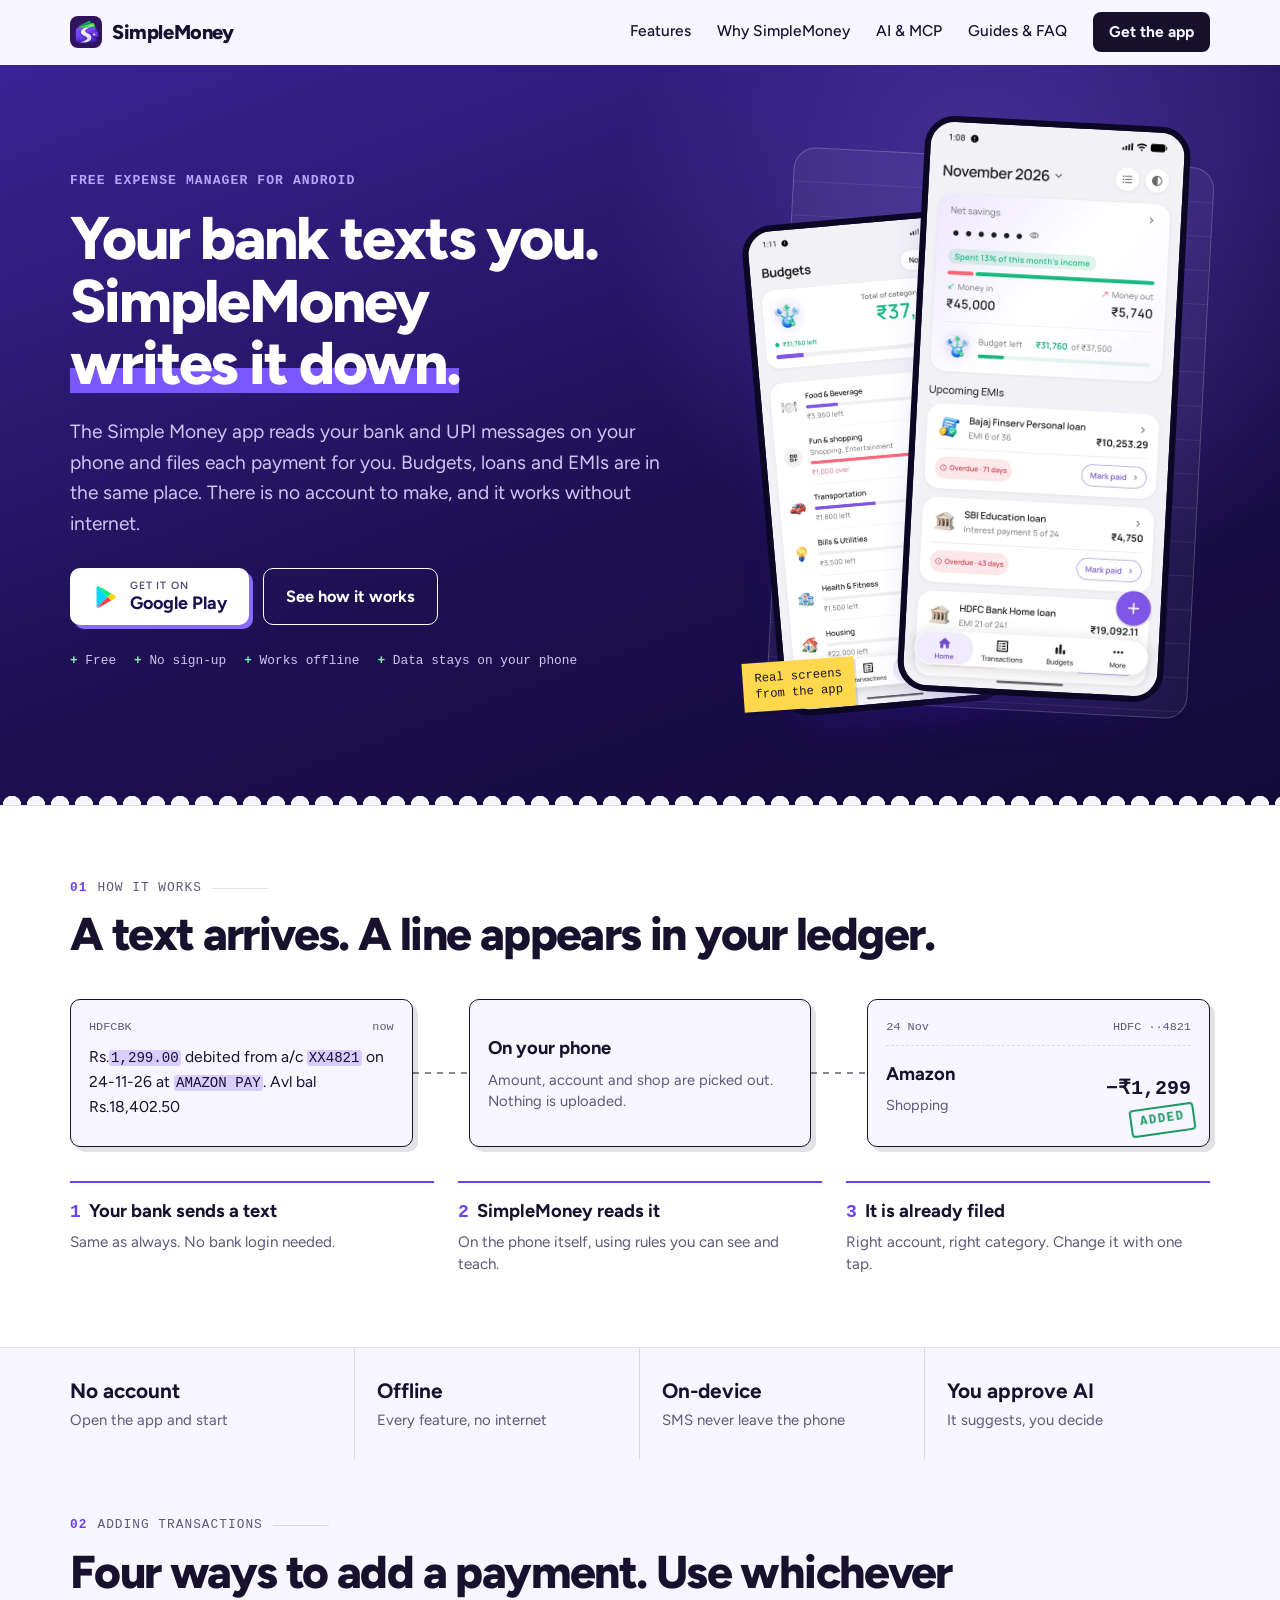
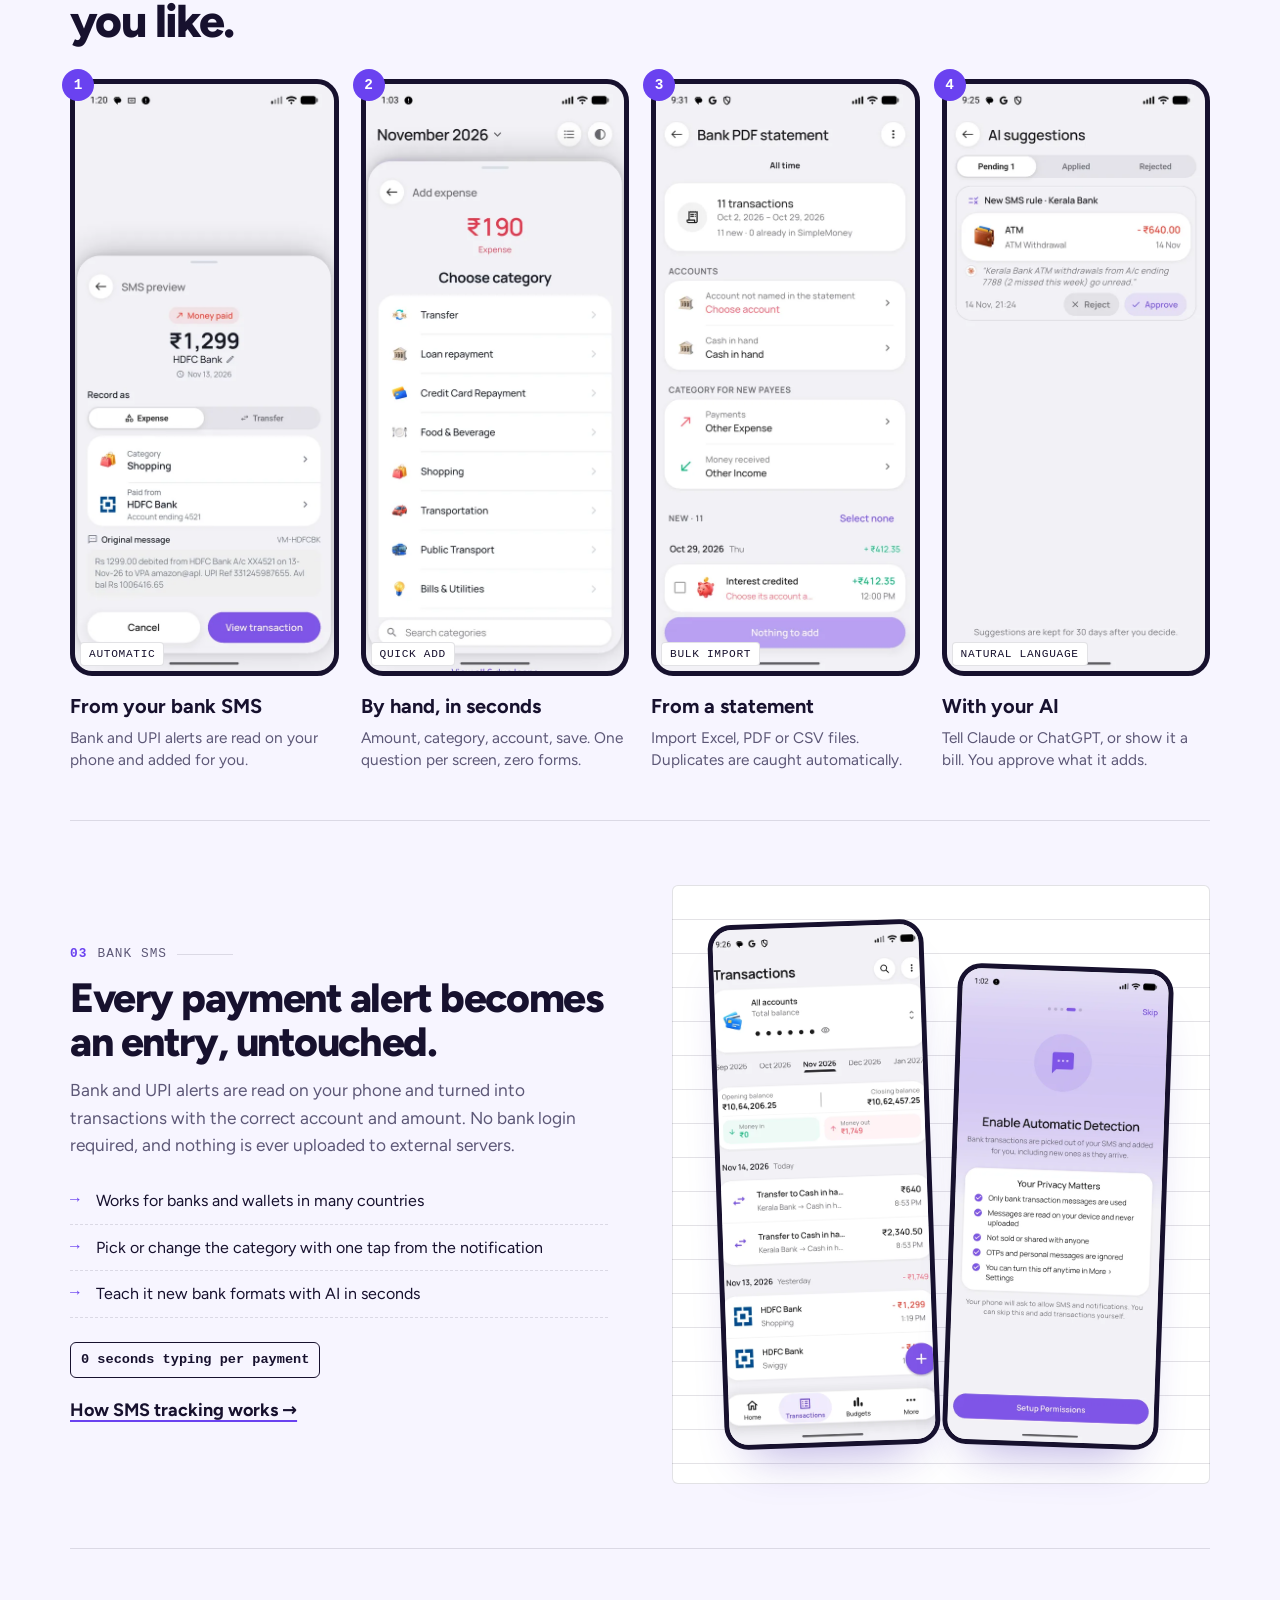
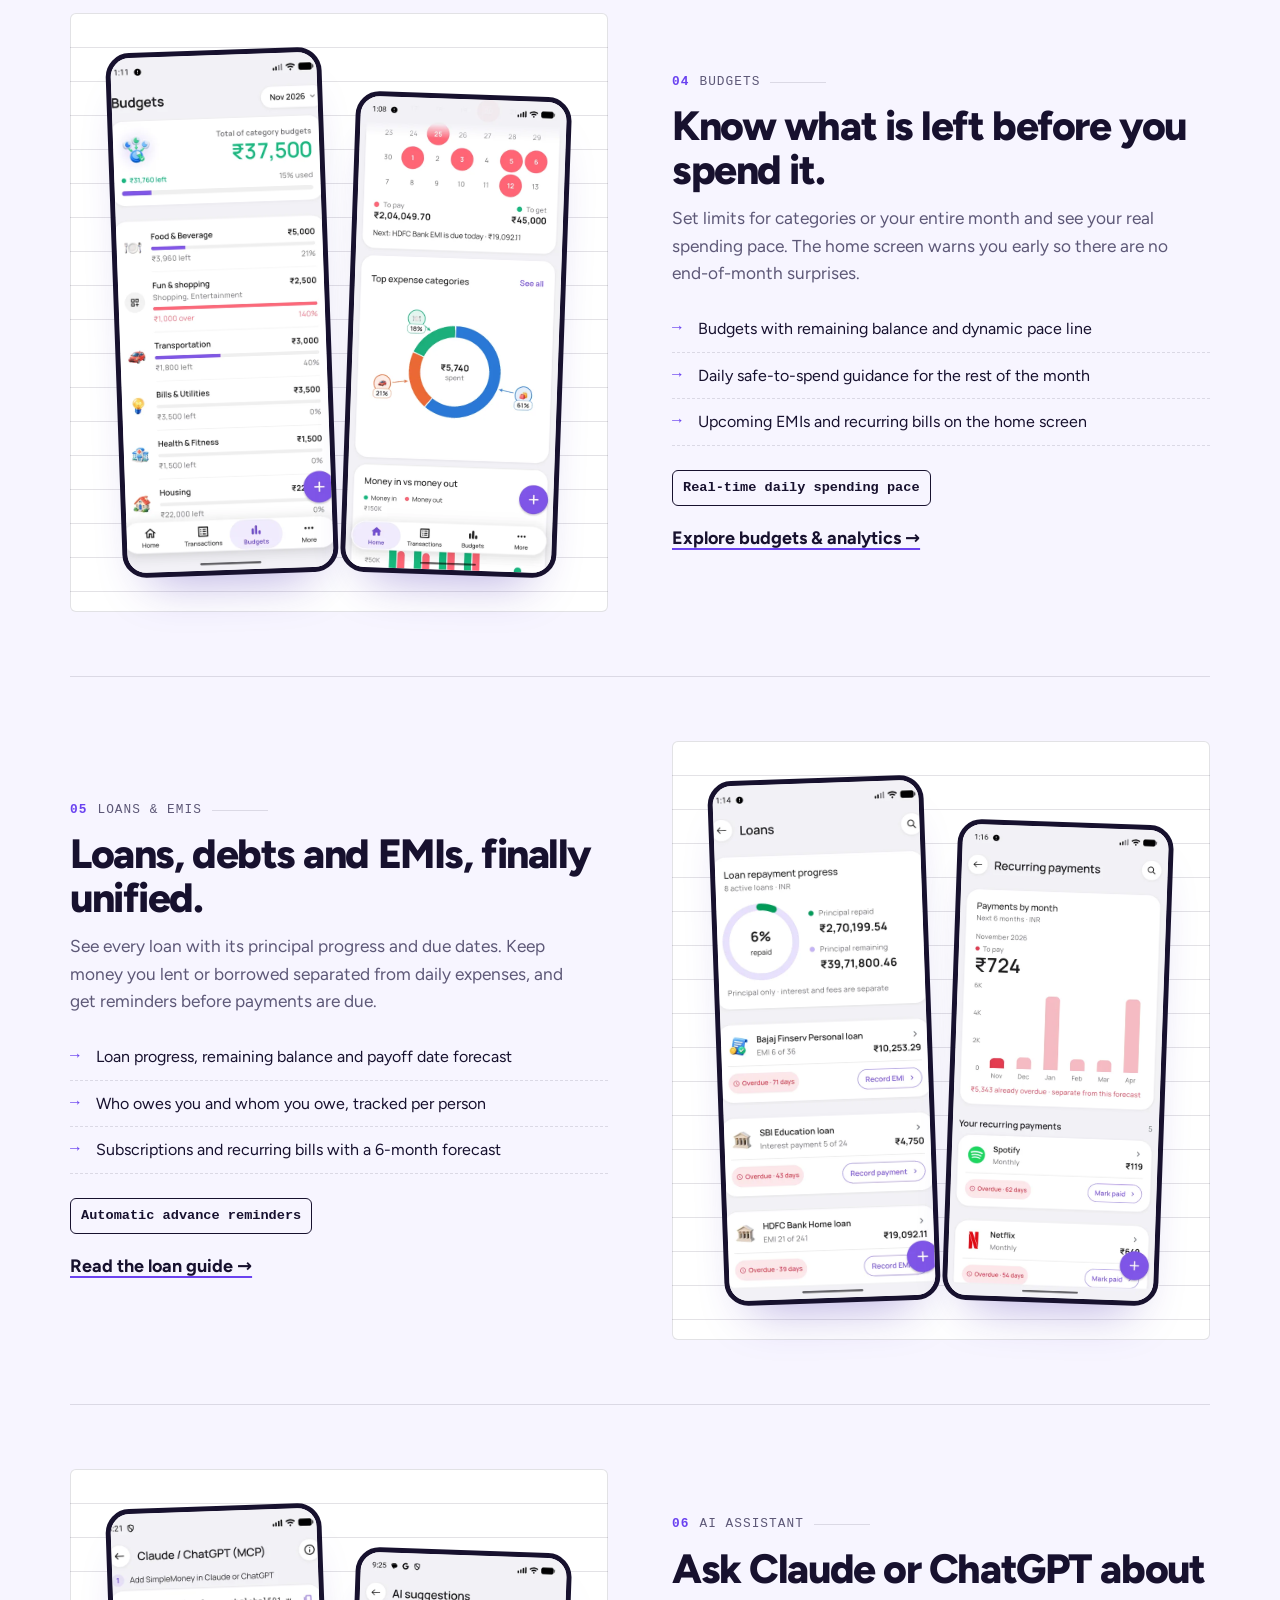
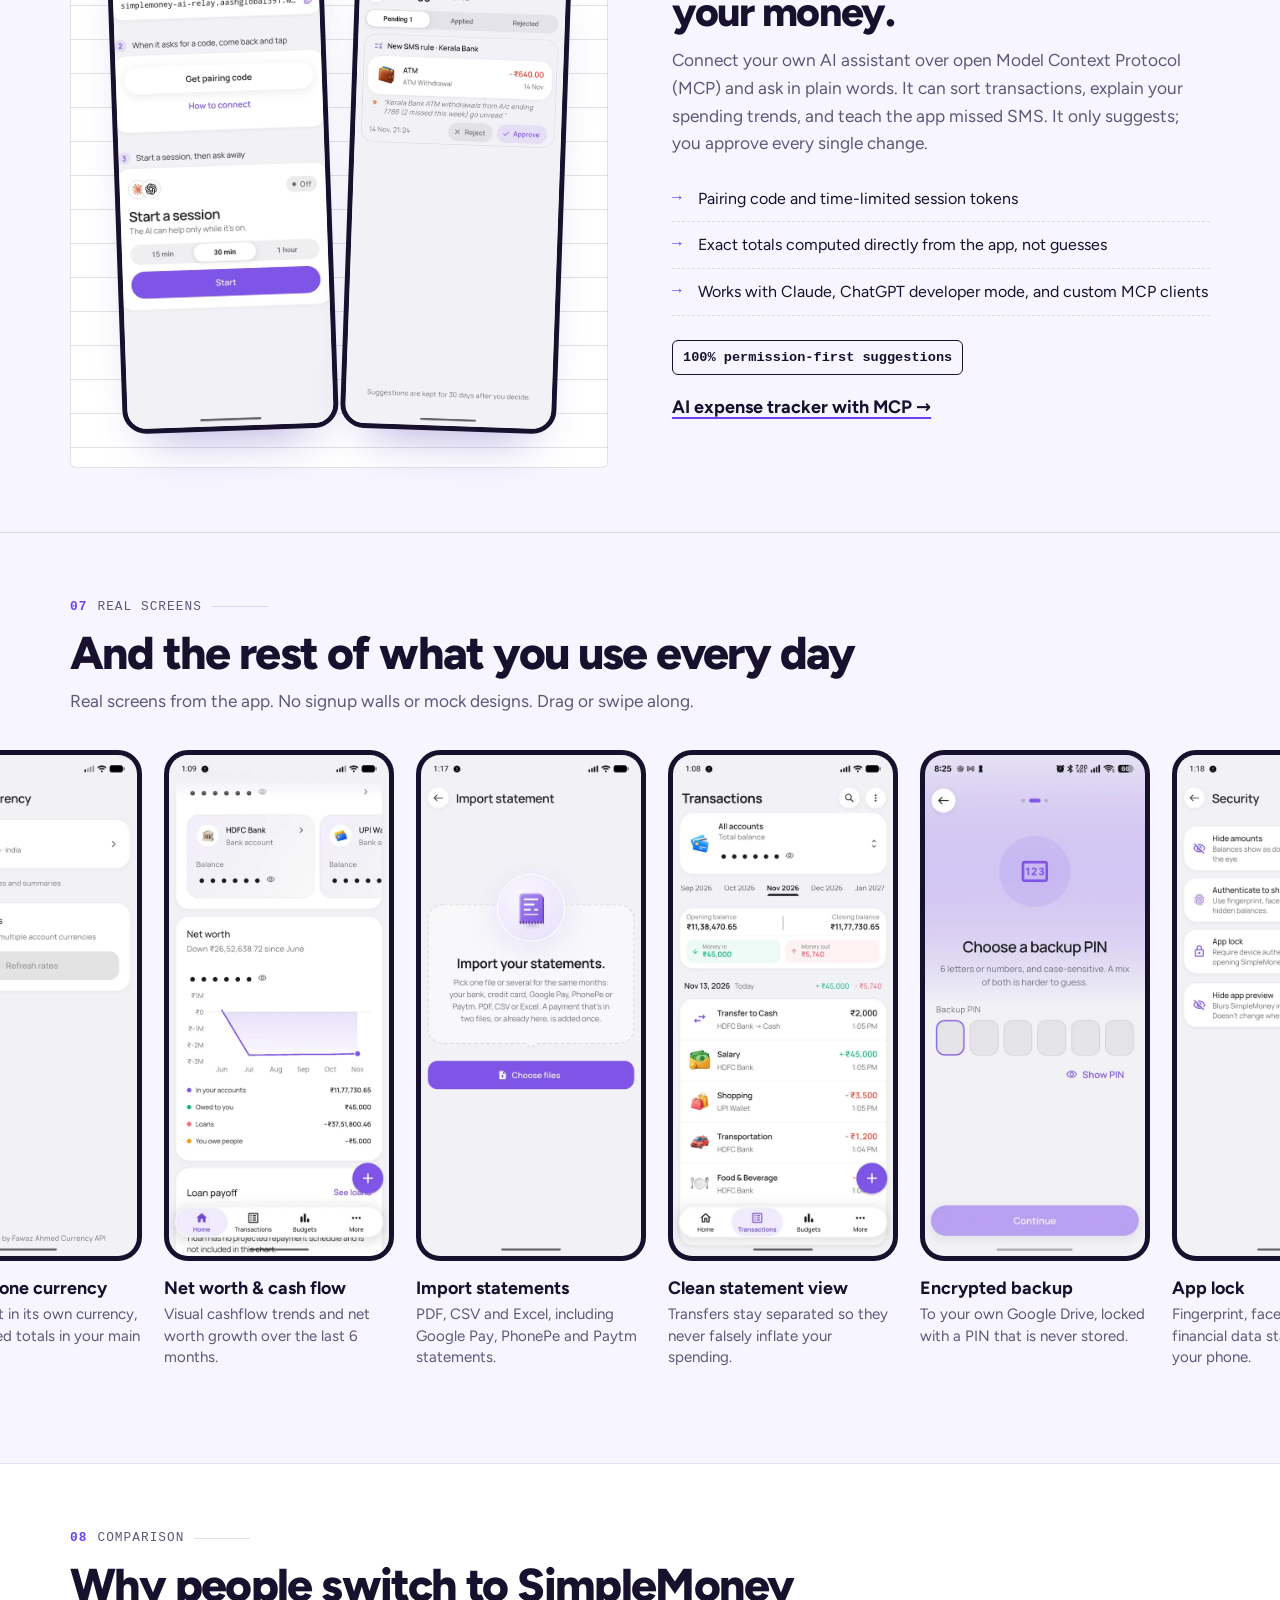
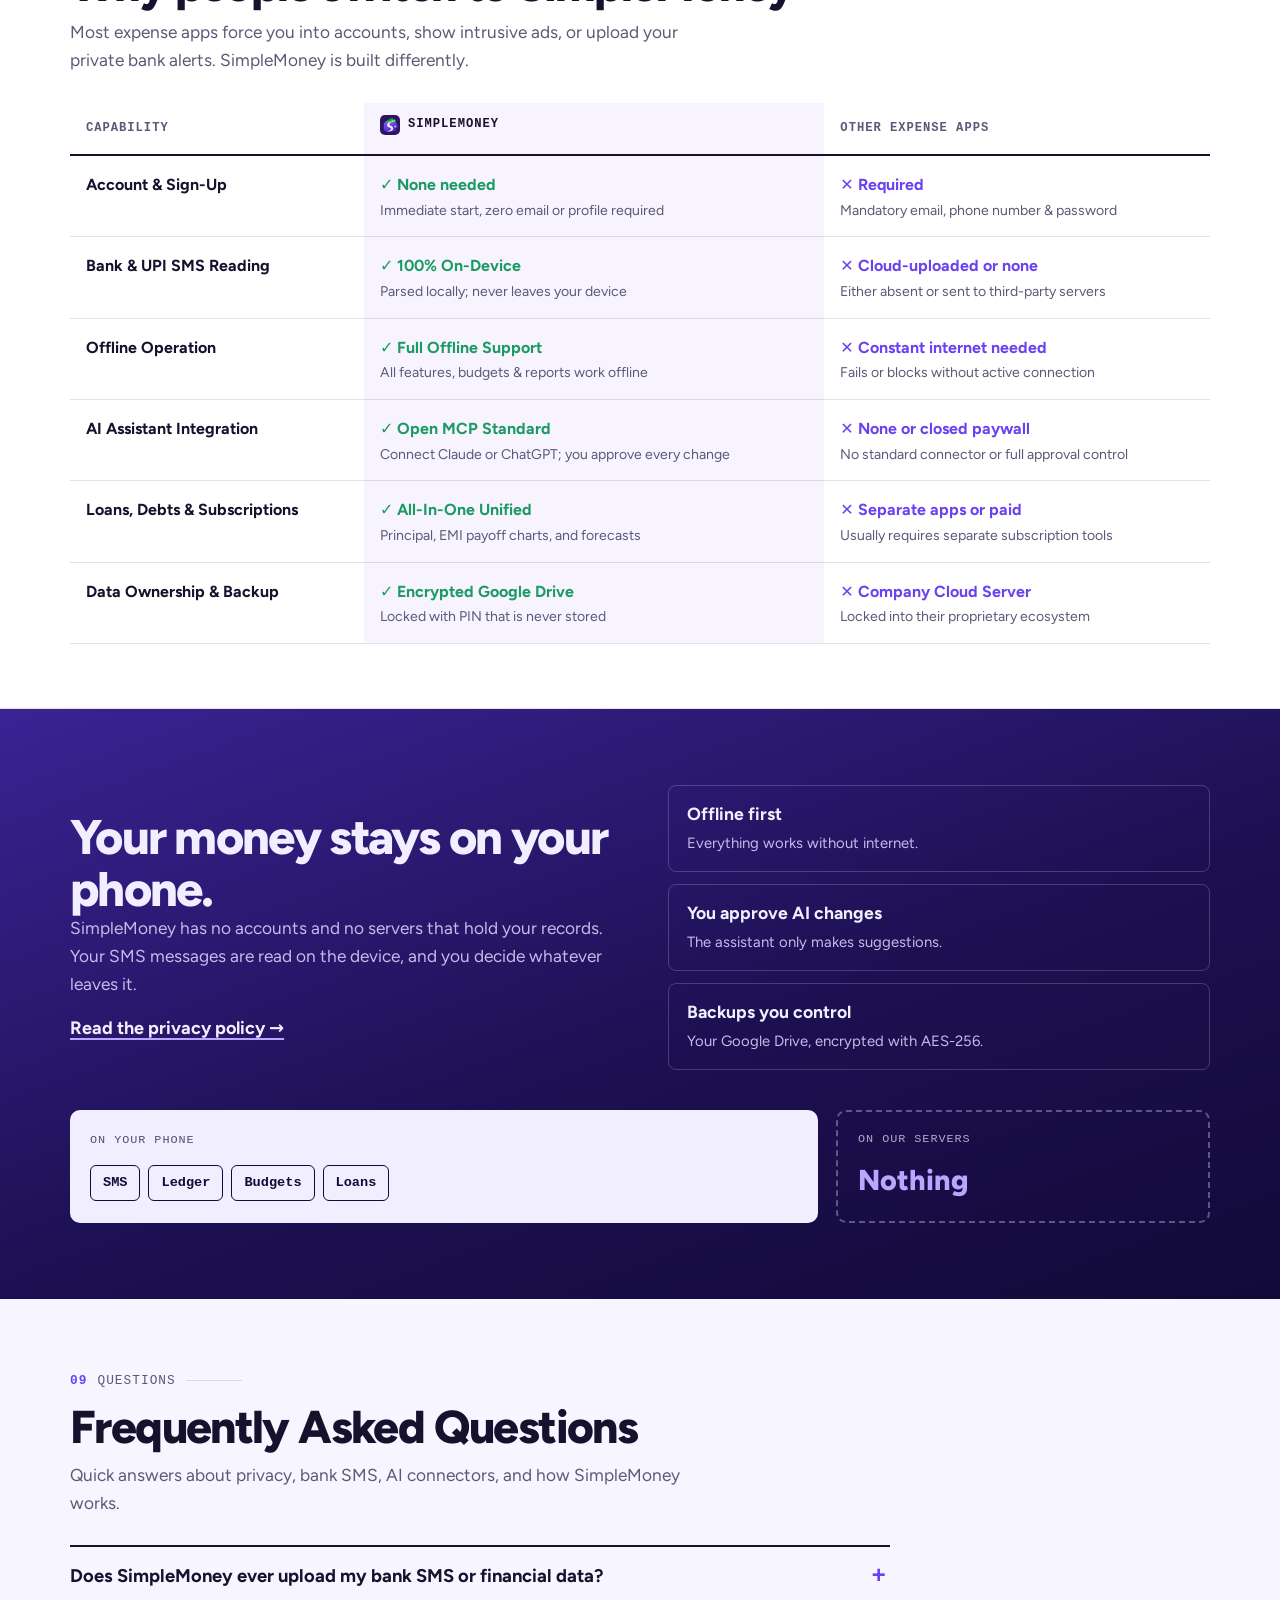
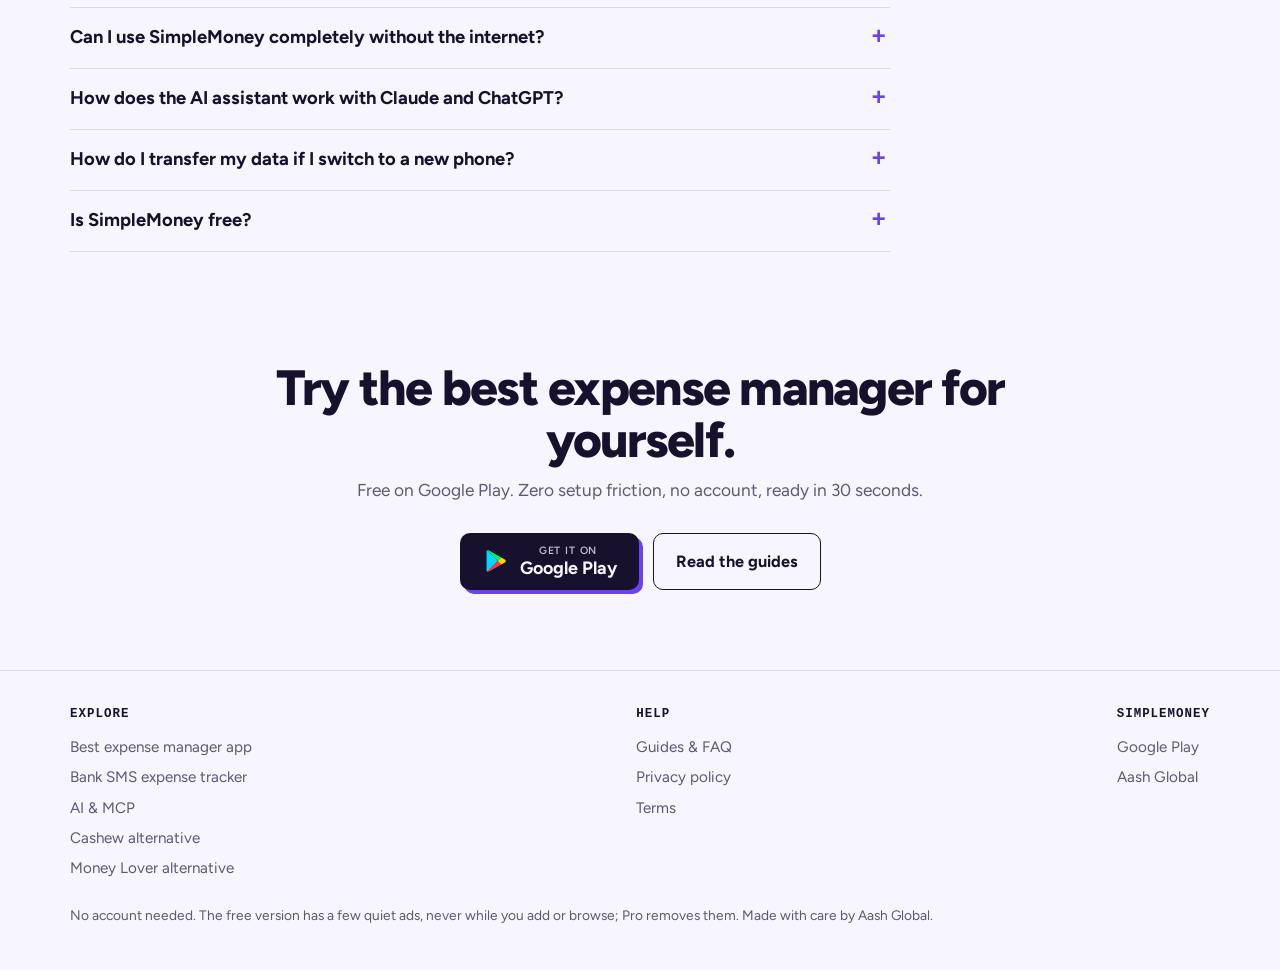
==== commit 5c89f88c: "SEO: Simple Money app title/description/keywords, richer structured data, working social preview ima" ====
--- a/index.html
+++ b/index.html
@@ -3,19 +3,29 @@
 <head>
 <meta charset="utf-8">
 <meta name="viewport" content="width=device-width, initial-scale=1">
-<title>SimpleMoney – Best Expense Manager &amp; Budget Planner for Android (Offline, Bank SMS, AI)</title>
-<meta name="description" content="SimpleMoney is a free expense manager and budget planner for Android. It reads bank SMS, tracks loans, EMIs and debts, works offline with no account, and has an AI assistant for Claude and ChatGPT (MCP).">
+<title>SimpleMoney – Simple Money App: Free Expense Manager &amp; Budget Planner for Android</title>
+<meta name="description" content="SimpleMoney (Simple Money app) is a free expense manager and budget planner for Android. It reads bank SMS, tracks loans, EMIs, debts and investments, works offline with no account, and connects to Claude and ChatGPT (MCP).">
 <link rel="canonical" href="https://simplemoney.aashglobal.in/">
 <meta name="robots" content="index, follow, max-image-preview:large, max-snippet:-1">
 <meta property="og:type" content="website">
 <meta property="og:site_name" content="SimpleMoney">
 <meta property="og:url" content="https://simplemoney.aashglobal.in/">
-<meta property="og:title" content="SimpleMoney – Best Expense Manager &amp; Budget Planner for Android (Offline, Bank SMS, AI)">
-<meta property="og:description" content="SimpleMoney is a free expense manager and budget planner for Android. It reads bank SMS, tracks loans, EMIs and debts, works offline with no account, and has an AI assistant for Claude and ChatGPT (MCP).">
+<meta property="og:title" content="SimpleMoney – Simple Money App: Free Expense Manager &amp; Budget Planner for Android">
+<meta property="og:description" content="SimpleMoney (Simple Money app) is a free expense manager and budget planner for Android. It reads bank SMS, tracks loans, EMIs, debts and investments, works offline with no account, and connects to Claude and ChatGPT (MCP).">
 <meta property="og:image" content="https://simplemoney.aashglobal.in/assets/img/preview.png">
 <meta name="twitter:card" content="summary_large_image">
-<script type="application/ld+json">{"@context":"https://schema.org","@type":"SoftwareApplication","name":"SimpleMoney","alternateName":["Simple Money","SimpleMoney expense manager"],"description":"A free, private, offline-first expense manager and budget planner for Android with bank SMS reading, loan and debt tracking, multi-currency accounts and an optional AI assistant over MCP.","applicationCategory":"FinanceApplication","operatingSystem":"Android","url":"https://simplemoney.aashglobal.in/","downloadUrl":"https://play.google.com/store/apps/details?id=com.aash591.SimpleMoney","installUrl":"https://play.google.com/store/apps/details?id=com.aash591.SimpleMoney","inLanguage":"en","offers":{"@type":"Offer","price":"0","priceCurrency":"USD"},"publisher":{"@type":"Organization","name":"Aash Global","url":"https://aashglobal.in"},"featureList":["Reads bank and UPI SMS on the device","Offline, no account","Budgets","Loans, EMIs and debts","Recurring payments and subscriptions","Multi-currency accounts","Statement import (PDF, CSV, Excel)","Portfolio for stocks, ETFs, mutual funds, crypto and gold","AI assistant over MCP for Claude and ChatGPT","Encrypted Google Drive backup","App lock"]}</script>
-<script type="application/ld+json">{"@context":"https://schema.org","@type":"WebSite","name":"SimpleMoney","url":"https://simplemoney.aashglobal.in/"}</script>
+<meta name="keywords" content="Simple Money, Simple Money app, SimpleMoney, SimpleMoney app, expense manager, budget planner, expense tracker, bank SMS expense tracker, offline expense tracker, loan EMI tracker, Android">
+<meta name="application-name" content="SimpleMoney">
+<meta name="apple-mobile-web-app-title" content="SimpleMoney">
+<meta property="og:locale" content="en_US">
+<meta property="og:image:width" content="1200">
+<meta property="og:image:height" content="630">
+<meta property="og:image:alt" content="SimpleMoney, the free expense manager and budget planner for Android">
+<meta name="twitter:title" content="SimpleMoney – Simple Money App: Free Expense Manager &amp; Budget Planner for Android">
+<meta name="twitter:description" content="SimpleMoney (Simple Money app) is a free expense manager and budget planner for Android. It reads bank SMS, tracks loans, EMIs, debts and investments, works offline with no account, and connects to Claude and ChatGPT (MCP).">
+<meta name="twitter:image" content="https://simplemoney.aashglobal.in/assets/img/preview.png">
+<script type="application/ld+json">{"@context":"https://schema.org","@type":"SoftwareApplication","name":"SimpleMoney","alternateName":["Simple Money","Simple Money app","SimpleMoney app","SimpleMoney expense manager"],"image":"https://simplemoney.aashglobal.in/assets/img/app-icon-512.png","screenshot":"https://simplemoney.aashglobal.in/assets/img/preview.png","sameAs":["https://play.google.com/store/apps/details?id=com.aash591.SimpleMoney"],"description":"A free, private, offline-first expense manager and budget planner for Android with bank SMS reading, loan and debt tracking, multi-currency accounts and an optional AI assistant over MCP.","applicationCategory":"FinanceApplication","operatingSystem":"Android","url":"https://simplemoney.aashglobal.in/","downloadUrl":"https://play.google.com/store/apps/details?id=com.aash591.SimpleMoney","installUrl":"https://play.google.com/store/apps/details?id=com.aash591.SimpleMoney","inLanguage":"en","offers":{"@type":"Offer","price":"0","priceCurrency":"USD"},"publisher":{"@type":"Organization","name":"Aash Global","url":"https://aashglobal.in"},"featureList":["Reads bank and UPI SMS on the device","Offline, no account","Budgets","Loans, EMIs and debts","Recurring payments and subscriptions","Multi-currency accounts","Statement import (PDF, CSV, Excel)","Portfolio for stocks, ETFs, mutual funds, crypto and gold","AI assistant over MCP for Claude and ChatGPT","Encrypted Google Drive backup","App lock"]}</script>
+<script type="application/ld+json">{"@context":"https://schema.org","@type":"WebSite","name":"SimpleMoney","alternateName":["Simple Money","Simple Money app"],"url":"https://simplemoney.aashglobal.in/","publisher":{"@type":"Organization","name":"Aash Global","url":"https://aashglobal.in","logo":"https://simplemoney.aashglobal.in/assets/img/app-icon-512.png"}}</script>
 <link rel="icon" href="/assets/img/favicon.png">
 <link rel="apple-touch-icon" href="/assets/img/apple-touch-icon.png">
 <script>document.documentElement.className+=" js"</script>
@@ -45,7 +55,7 @@
   <div class="hero-text">
     <p class="kicker rv">Free expense manager for Android</p>
     <h1 class="rv" style="--d:.05s">Your bank texts you. SimpleMoney <span class="mk">writes it down.</span></h1>
-    <p class="lead rv" style="--d:.1s">It reads your bank and UPI messages on your phone and files each payment for you. Budgets, loans and EMIs are in the same place. There is no account to make, and it works without internet.</p>
+    <p class="lead rv" style="--d:.1s">The Simple Money app reads your bank and UPI messages on your phone and files each payment for you. Budgets, loans and EMIs are in the same place. There is no account to make, and it works without internet.</p>
     <div class="cta-row rv" style="--d:.15s"><a class="btn btn-play" href="https://play.google.com/store/apps/details?id=com.aash591.SimpleMoney" rel="noopener"><svg viewBox="0 0 40 40" aria-hidden="true"><path fill="#00d7fe" d="M7 5.6v28.8c0 .9.5 1.6 1.100 2L24.300 20 8.100 3.600C7.500 4 7 4.700 7 5.600z"/><path fill="#00f076" d="M29.700 14.600 11.400 4.100c-1.200-.7-2.400-.8-3.300-.5L24.300 20z"/><path fill="#ff3a44" d="M8.100 36.400c.9.300 2.100.2 3.300-.5l18.300-10.500L24.300 20z"/><path fill="#ffd500" d="m29.700 25.400 5.500-3.200c1.900-1.100 1.900-3.300 0-4.400l-5.500-3.200-5.400 5.400z"/></svg><span><small>Get it on</small><span>Google Play</span></span></a><a class="btn btn-ghost" href="#how">See how it works</a></div>
     <ul class="hero-proof rv" style="--d:.2s"><li>Free</li><li>No sign-up</li><li>Works offline</li><li>Data stays on your phone</li></ul>
   </div>
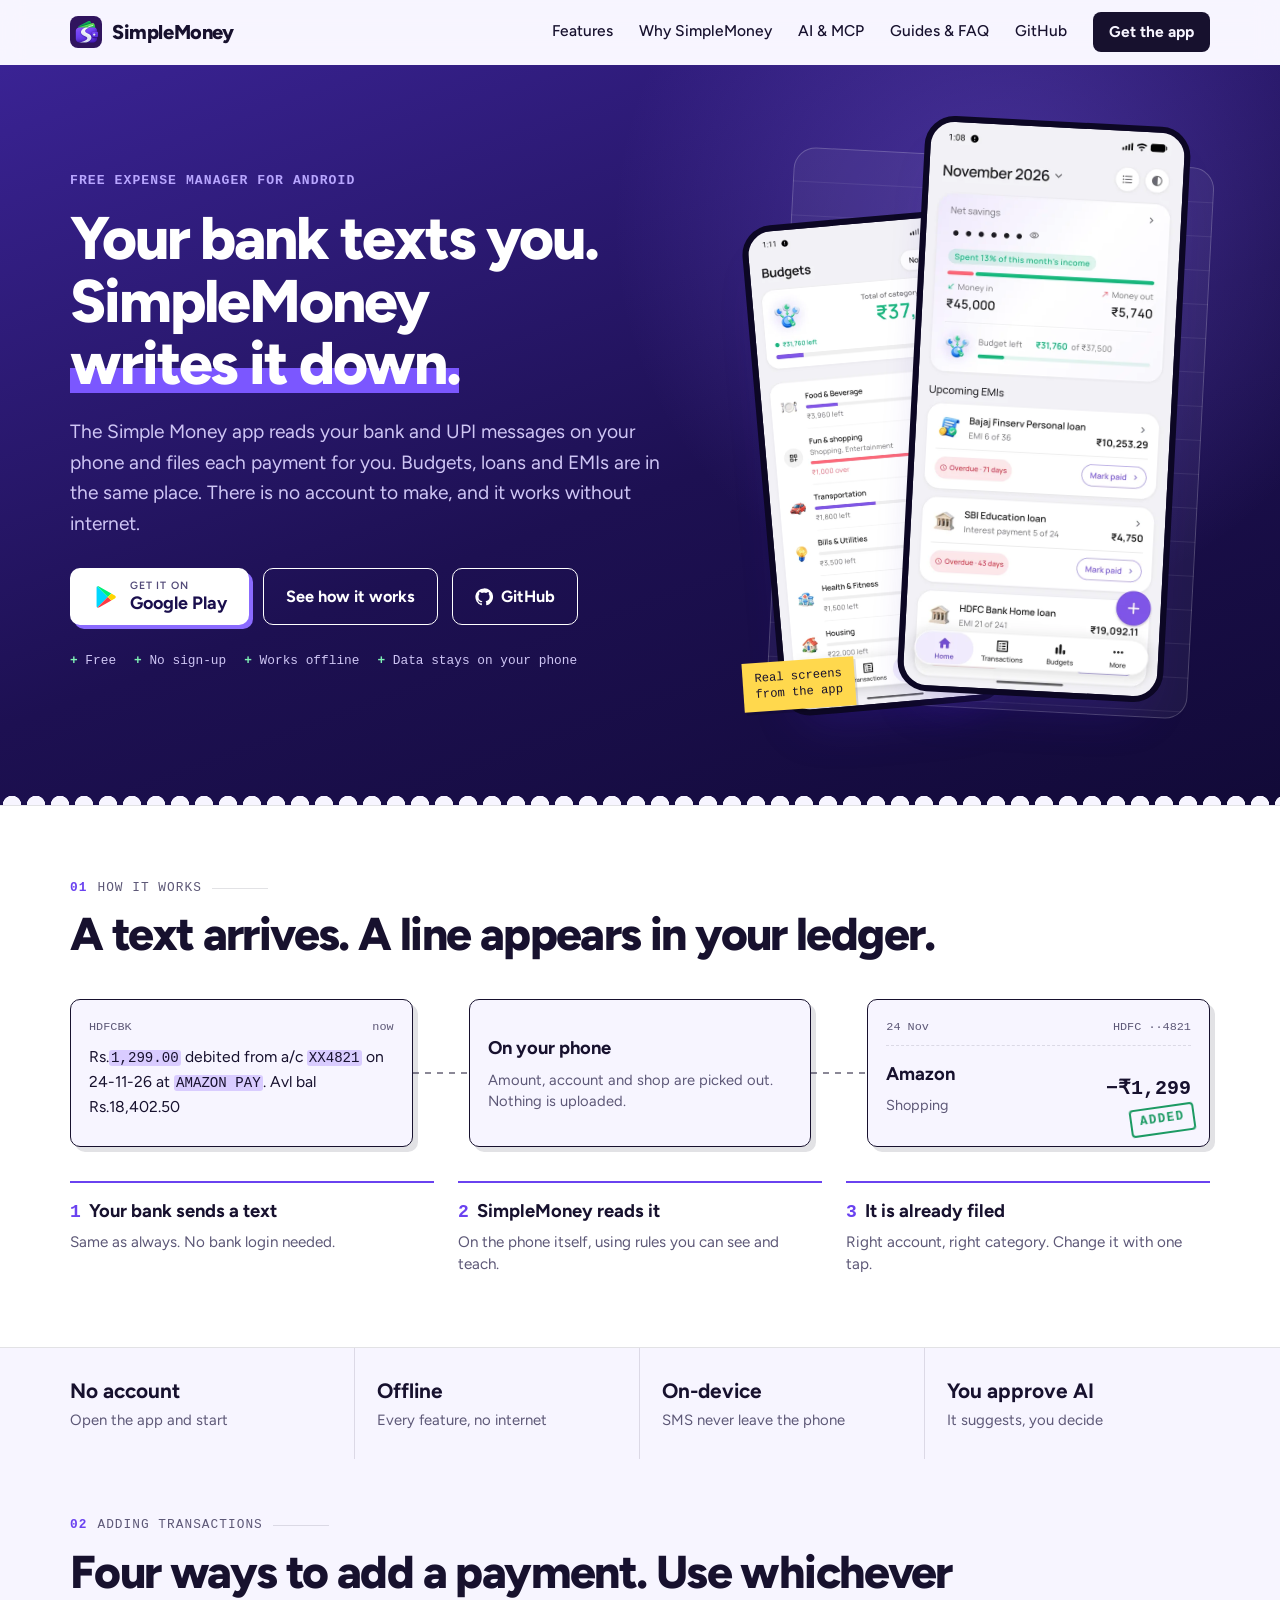
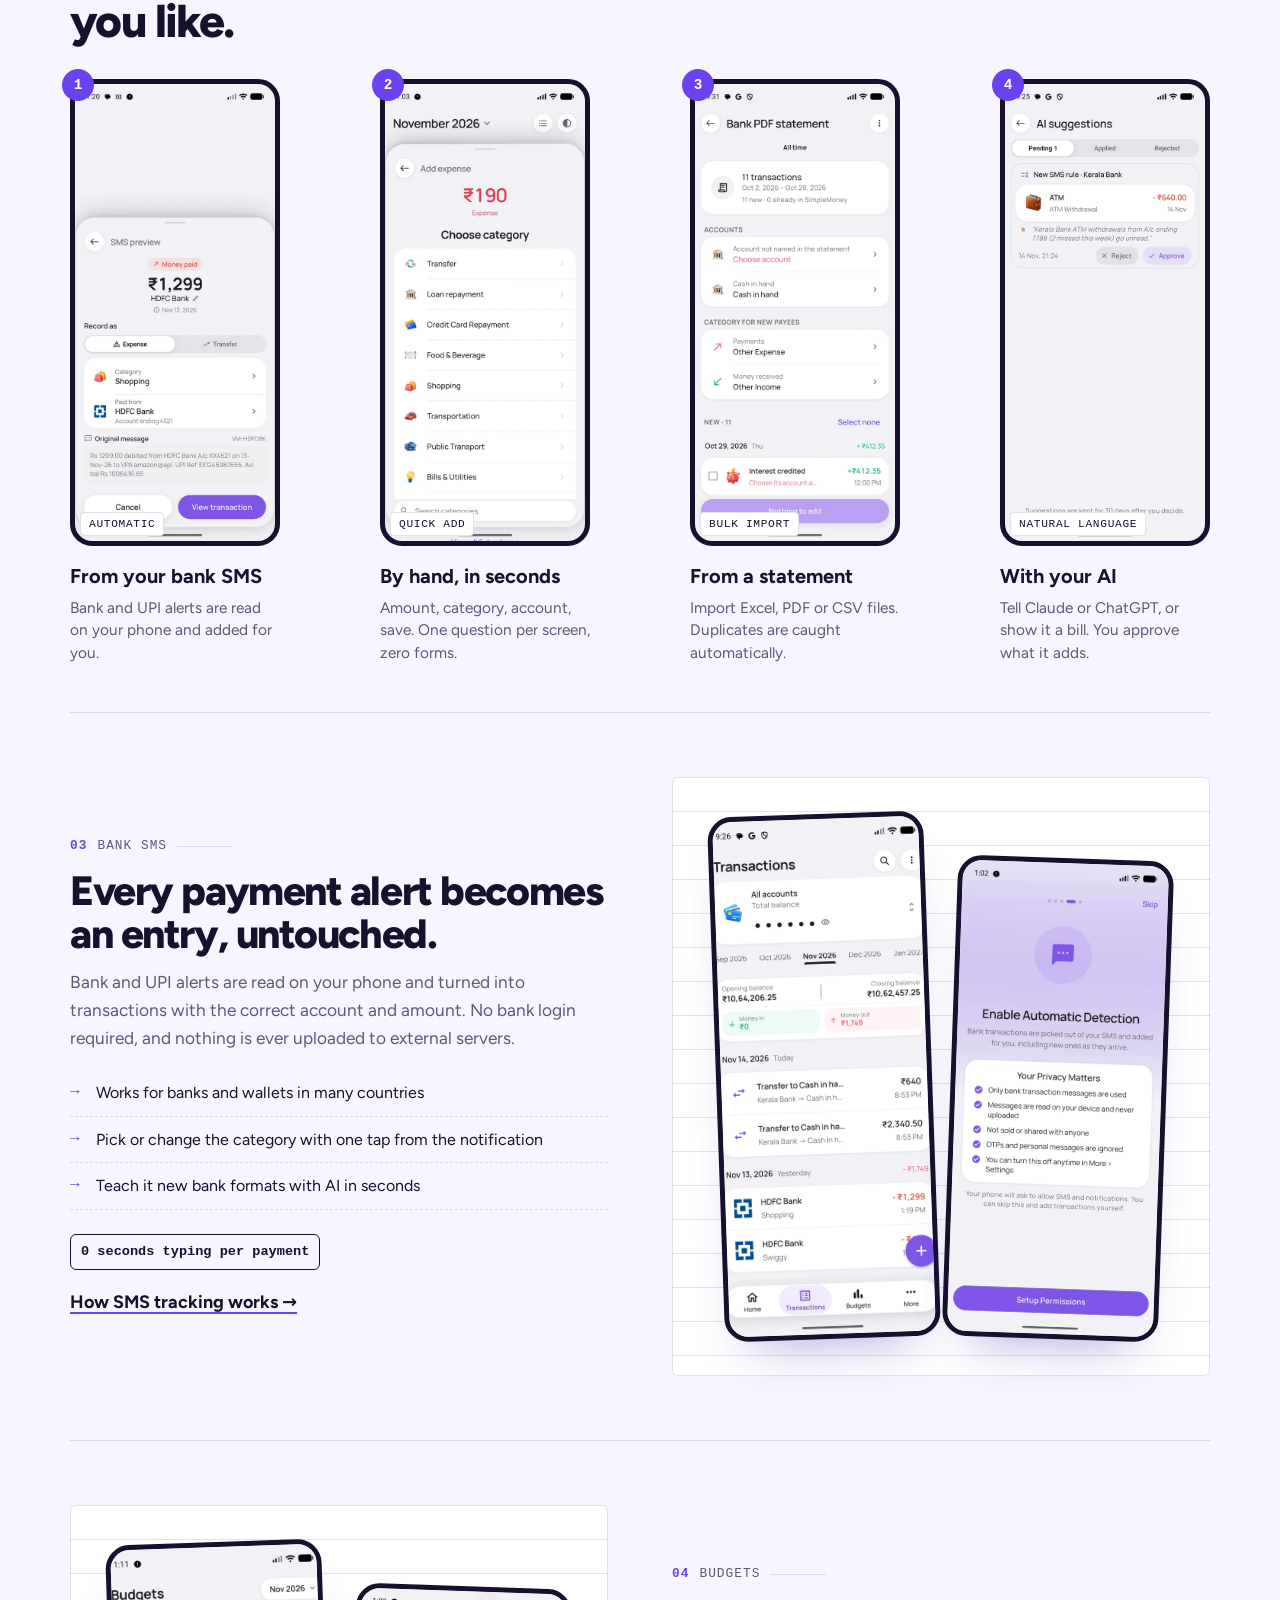
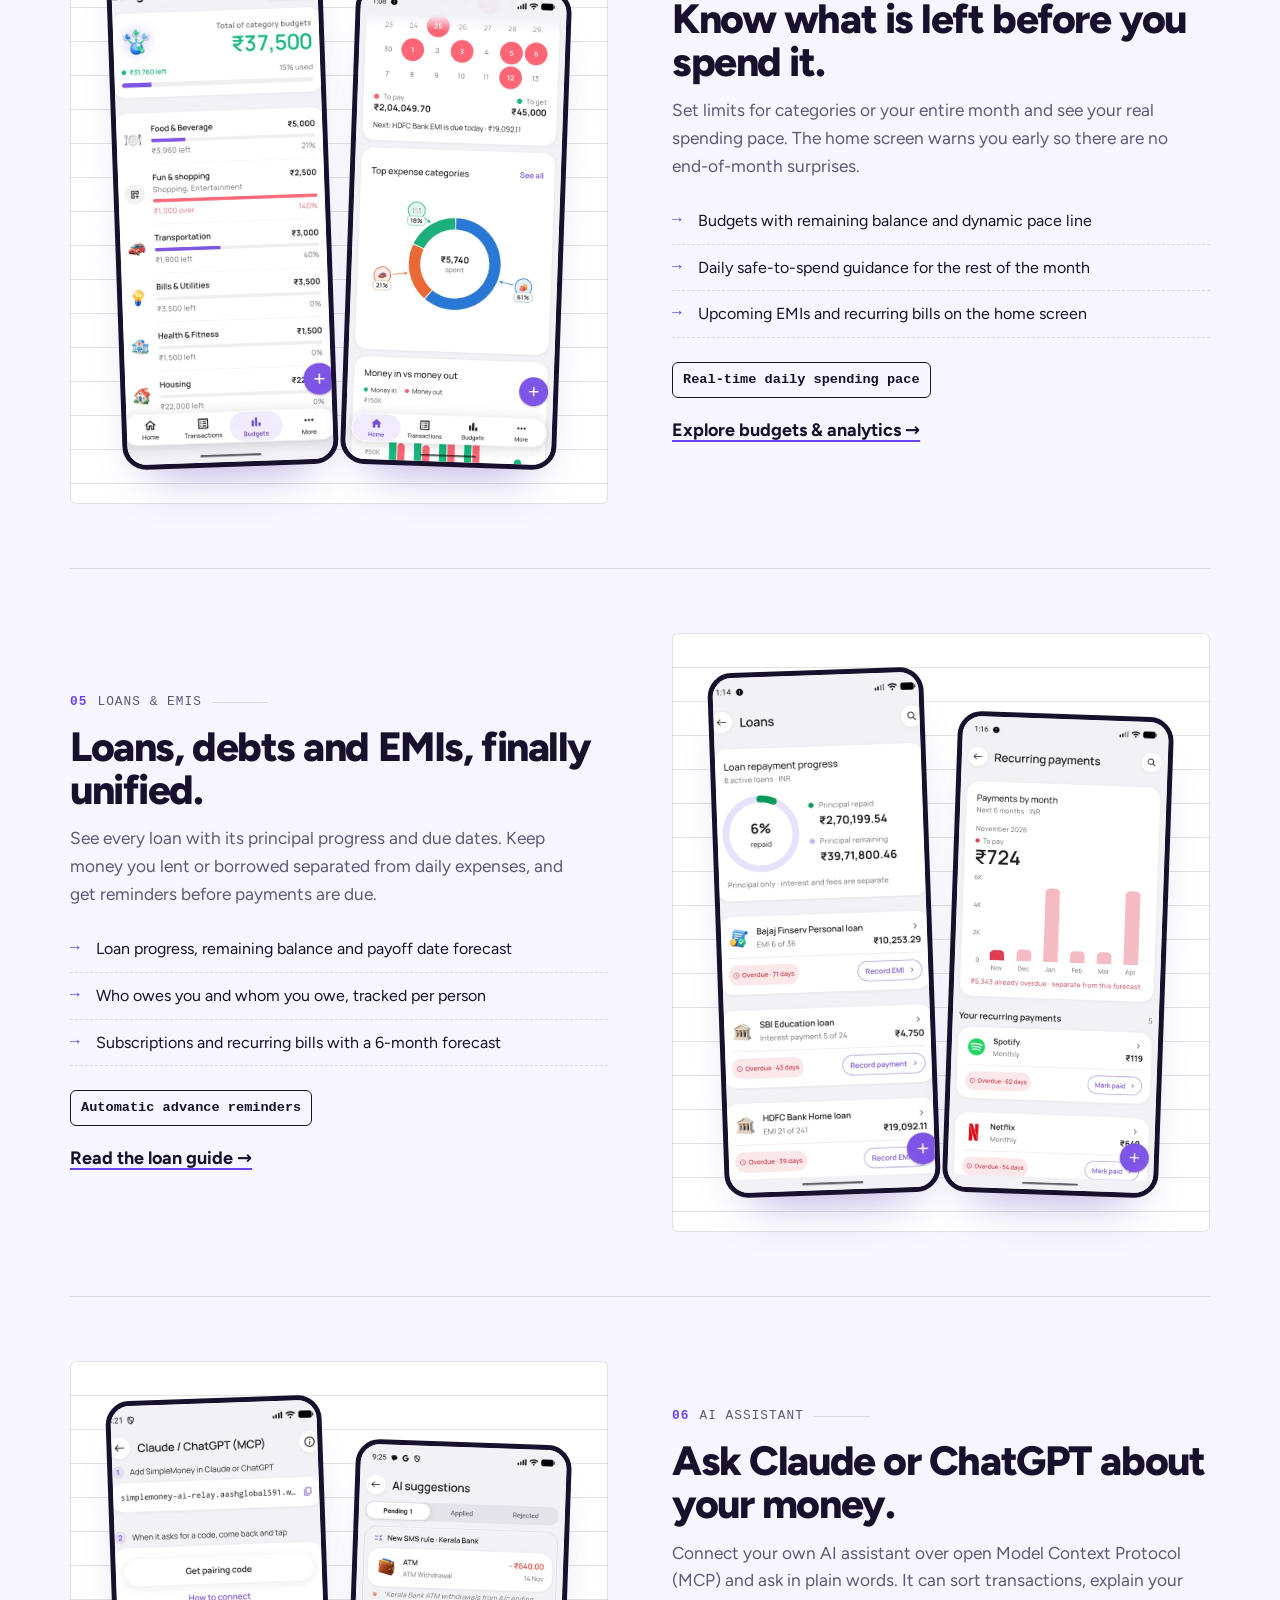
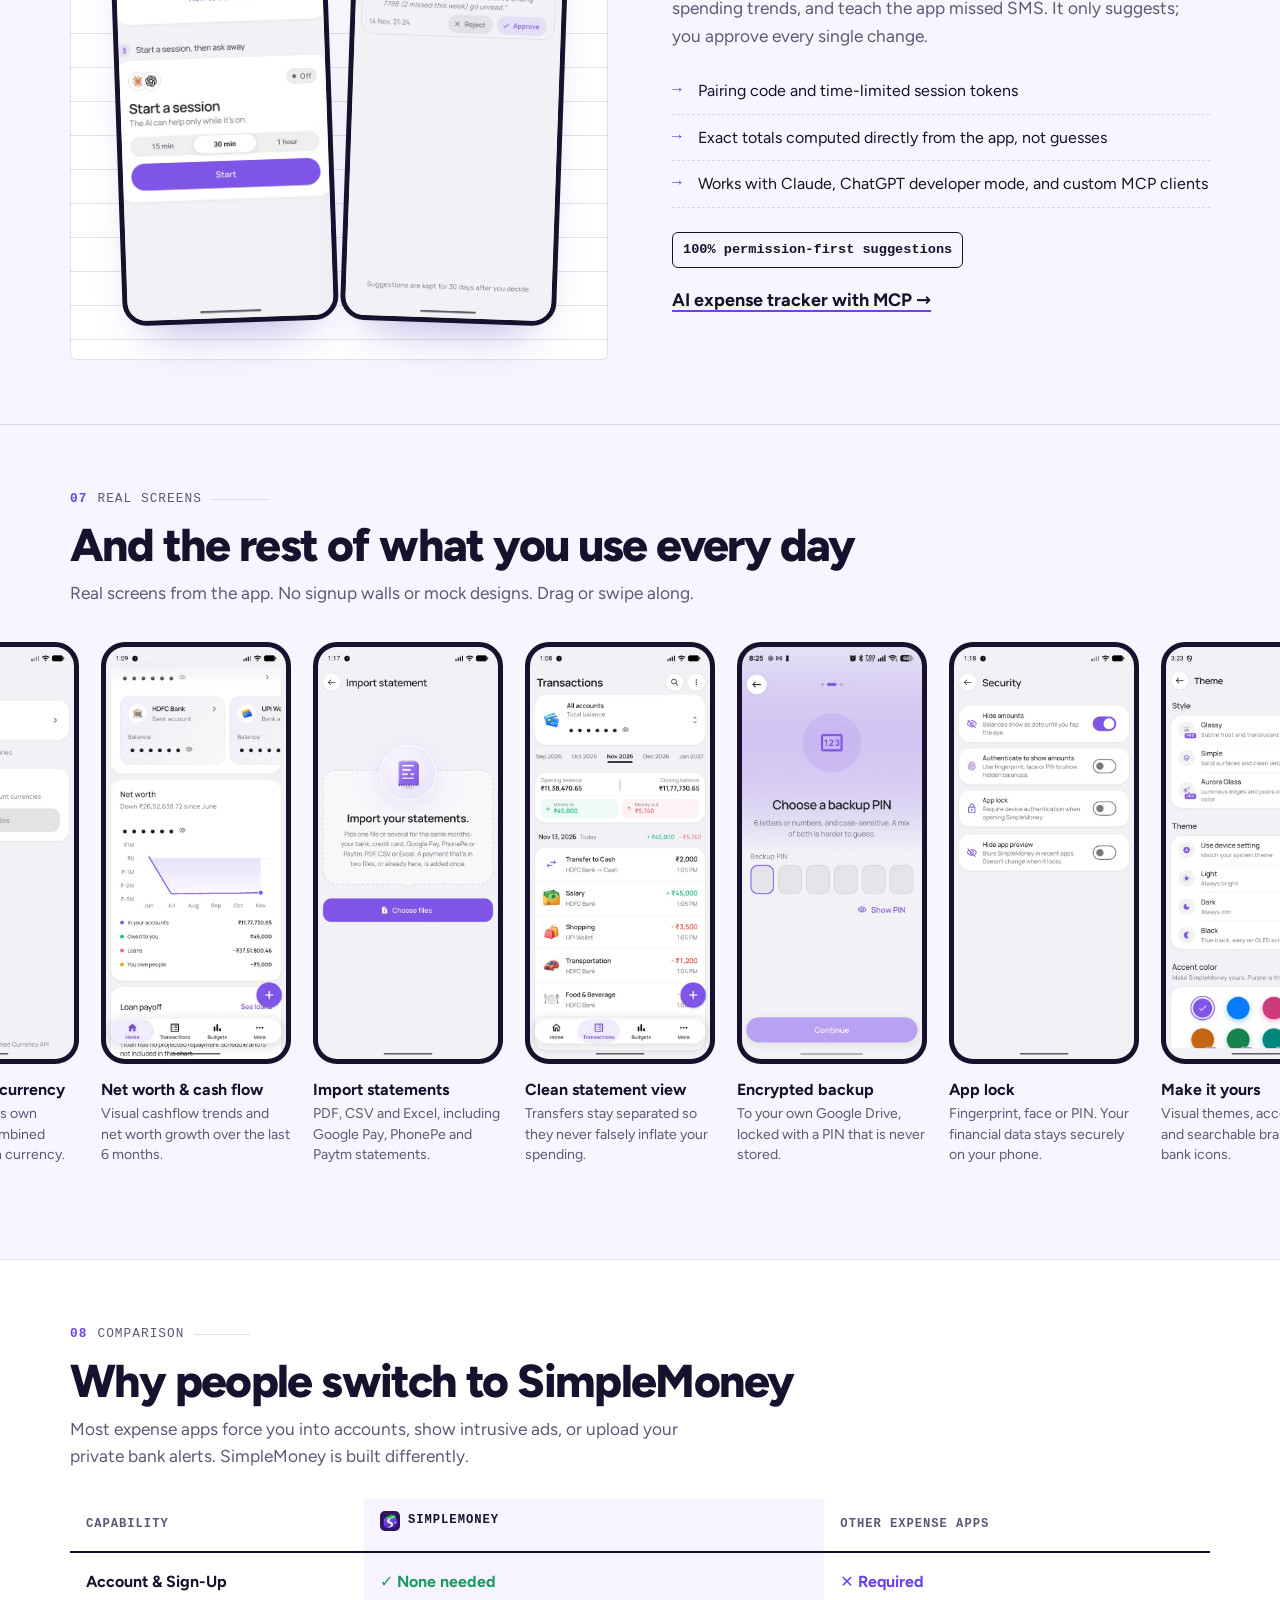
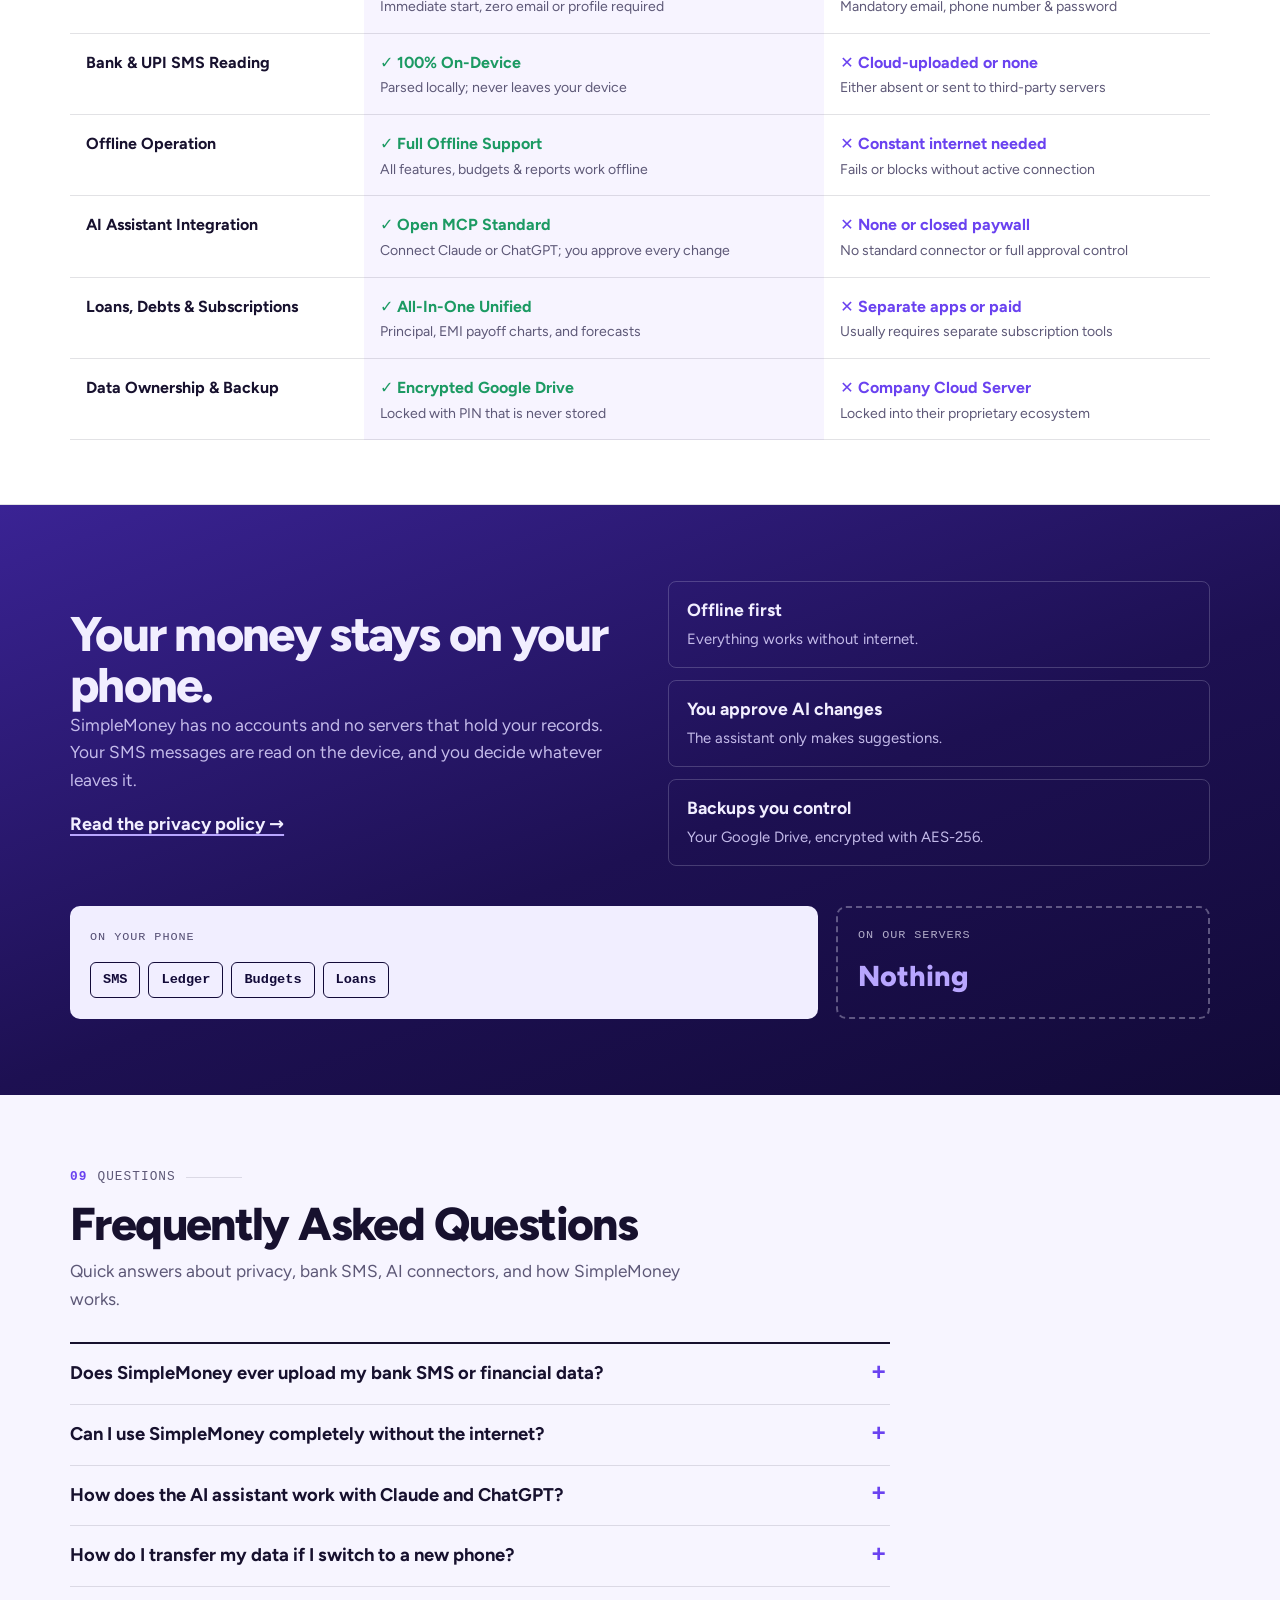
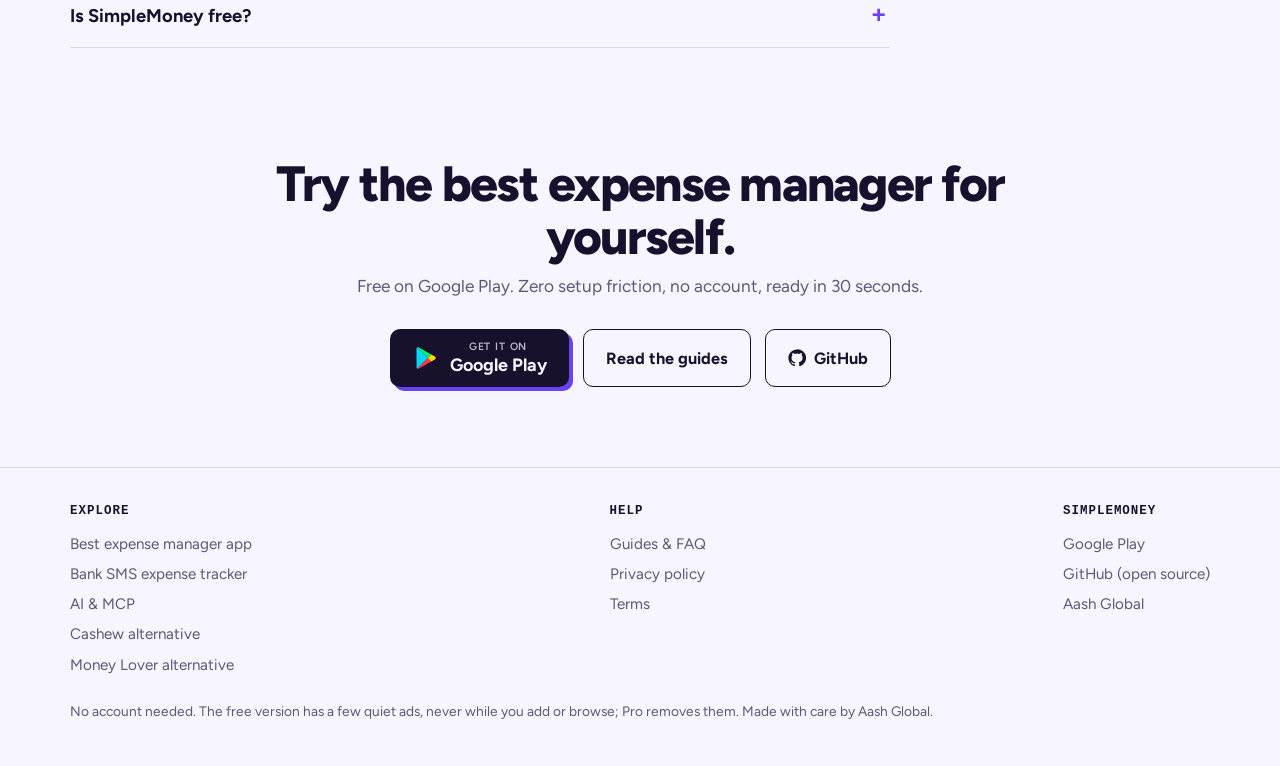
==== commit 38f3ebe9: "Link the GitHub repository from the hero, menu, footers and structured data Co-Authored-By: Claude S" ====
--- a/index.html
+++ b/index.html
@@ -24,7 +24,7 @@
 <meta name="twitter:title" content="SimpleMoney – Simple Money App: Free Expense Manager &amp; Budget Planner for Android">
 <meta name="twitter:description" content="SimpleMoney (Simple Money app) is a free expense manager and budget planner for Android. It reads bank SMS, tracks loans, EMIs, debts and investments, works offline with no account, and connects to Claude and ChatGPT (MCP).">
 <meta name="twitter:image" content="https://simplemoney.aashglobal.in/assets/img/preview.png">
-<script type="application/ld+json">{"@context":"https://schema.org","@type":"SoftwareApplication","name":"SimpleMoney","alternateName":["Simple Money","Simple Money app","SimpleMoney app","SimpleMoney expense manager"],"image":"https://simplemoney.aashglobal.in/assets/img/app-icon-512.png","screenshot":"https://simplemoney.aashglobal.in/assets/img/preview.png","sameAs":["https://play.google.com/store/apps/details?id=com.aash591.SimpleMoney"],"description":"A free, private, offline-first expense manager and budget planner for Android with bank SMS reading, loan and debt tracking, multi-currency accounts and an optional AI assistant over MCP.","applicationCategory":"FinanceApplication","operatingSystem":"Android","url":"https://simplemoney.aashglobal.in/","downloadUrl":"https://play.google.com/store/apps/details?id=com.aash591.SimpleMoney","installUrl":"https://play.google.com/store/apps/details?id=com.aash591.SimpleMoney","inLanguage":"en","offers":{"@type":"Offer","price":"0","priceCurrency":"USD"},"publisher":{"@type":"Organization","name":"Aash Global","url":"https://aashglobal.in"},"featureList":["Reads bank and UPI SMS on the device","Offline, no account","Budgets","Loans, EMIs and debts","Recurring payments and subscriptions","Multi-currency accounts","Statement import (PDF, CSV, Excel)","Portfolio for stocks, ETFs, mutual funds, crypto and gold","AI assistant over MCP for Claude and ChatGPT","Encrypted Google Drive backup","App lock"]}</script>
+<script type="application/ld+json">{"@context":"https://schema.org","@type":"SoftwareApplication","name":"SimpleMoney","alternateName":["Simple Money","Simple Money app","SimpleMoney app","SimpleMoney expense manager"],"image":"https://simplemoney.aashglobal.in/assets/img/app-icon-512.png","screenshot":"https://simplemoney.aashglobal.in/assets/img/preview.png","codeRepository":"https://github.com/aash591/Simple-Money","sameAs":["https://play.google.com/store/apps/details?id=com.aash591.SimpleMoney","https://github.com/aash591/Simple-Money"],"description":"A free, private, offline-first expense manager and budget planner for Android with bank SMS reading, loan and debt tracking, multi-currency accounts and an optional AI assistant over MCP.","applicationCategory":"FinanceApplication","operatingSystem":"Android","url":"https://simplemoney.aashglobal.in/","downloadUrl":"https://play.google.com/store/apps/details?id=com.aash591.SimpleMoney","installUrl":"https://play.google.com/store/apps/details?id=com.aash591.SimpleMoney","inLanguage":"en","offers":{"@type":"Offer","price":"0","priceCurrency":"USD"},"publisher":{"@type":"Organization","name":"Aash Global","url":"https://aashglobal.in"},"featureList":["Reads bank and UPI SMS on the device","Offline, no account","Budgets","Loans, EMIs and debts","Recurring payments and subscriptions","Multi-currency accounts","Statement import (PDF, CSV, Excel)","Portfolio for stocks, ETFs, mutual funds, crypto and gold","AI assistant over MCP for Claude and ChatGPT","Encrypted Google Drive backup","App lock"]}</script>
 <script type="application/ld+json">{"@context":"https://schema.org","@type":"WebSite","name":"SimpleMoney","alternateName":["Simple Money","Simple Money app"],"url":"https://simplemoney.aashglobal.in/","publisher":{"@type":"Organization","name":"Aash Global","url":"https://aashglobal.in","logo":"https://simplemoney.aashglobal.in/assets/img/app-icon-512.png"}}</script>
 <link rel="icon" href="/assets/img/favicon.png">
 <link rel="apple-touch-icon" href="/assets/img/apple-touch-icon.png">
@@ -46,6 +46,7 @@
     <a href="/best-expense-manager-app">Why SimpleMoney</a>
     <a href="/ai-expense-tracker">AI &amp; MCP</a>
     <a href="/guides">Guides &amp; FAQ</a>
+    <a href="https://github.com/aash591/Simple-Money" rel="noopener">GitHub</a>
     <a class="btn-sm" href="https://play.google.com/store/apps/details?id=com.aash591.SimpleMoney" rel="noopener">Get the app</a>
   </nav>
 </div></header>
@@ -56,7 +57,7 @@
     <p class="kicker rv">Free expense manager for Android</p>
     <h1 class="rv" style="--d:.05s">Your bank texts you. SimpleMoney <span class="mk">writes it down.</span></h1>
     <p class="lead rv" style="--d:.1s">The Simple Money app reads your bank and UPI messages on your phone and files each payment for you. Budgets, loans and EMIs are in the same place. There is no account to make, and it works without internet.</p>
-    <div class="cta-row rv" style="--d:.15s"><a class="btn btn-play" href="https://play.google.com/store/apps/details?id=com.aash591.SimpleMoney" rel="noopener"><svg viewBox="0 0 40 40" aria-hidden="true"><path fill="#00d7fe" d="M7 5.6v28.8c0 .9.5 1.6 1.100 2L24.300 20 8.100 3.600C7.500 4 7 4.700 7 5.600z"/><path fill="#00f076" d="M29.700 14.600 11.400 4.100c-1.200-.7-2.400-.8-3.300-.5L24.300 20z"/><path fill="#ff3a44" d="M8.100 36.400c.9.300 2.100.2 3.300-.5l18.300-10.500L24.300 20z"/><path fill="#ffd500" d="m29.700 25.400 5.500-3.200c1.900-1.100 1.900-3.300 0-4.400l-5.500-3.200-5.400 5.400z"/></svg><span><small>Get it on</small><span>Google Play</span></span></a><a class="btn btn-ghost" href="#how">See how it works</a></div>
+    <div class="cta-row rv" style="--d:.15s"><a class="btn btn-play" href="https://play.google.com/store/apps/details?id=com.aash591.SimpleMoney" rel="noopener"><svg viewBox="0 0 40 40" aria-hidden="true"><path fill="#00d7fe" d="M7 5.6v28.8c0 .9.5 1.6 1.100 2L24.300 20 8.100 3.600C7.500 4 7 4.700 7 5.600z"/><path fill="#00f076" d="M29.700 14.600 11.400 4.100c-1.200-.7-2.400-.8-3.300-.5L24.300 20z"/><path fill="#ff3a44" d="M8.100 36.400c.9.300 2.100.2 3.300-.5l18.300-10.500L24.300 20z"/><path fill="#ffd500" d="m29.700 25.400 5.500-3.200c1.900-1.100 1.900-3.300 0-4.400l-5.500-3.200-5.400 5.400z"/></svg><span><small>Get it on</small><span>Google Play</span></span></a><a class="btn btn-ghost" href="#how">See how it works</a><a class="btn btn-ghost" href="https://github.com/aash591/Simple-Money" rel="noopener" style="display:inline-flex;gap:8px;align-items:center"><svg viewBox="0 0 24 24" width="18" height="18" aria-hidden="true" fill="currentColor"><path d="M12 .5a11.5 11.5 0 0 0-3.64 22.41c.58.1.79-.25.79-.56v-2c-3.2.7-3.88-1.37-3.88-1.37-.52-1.33-1.28-1.69-1.28-1.69-1.05-.71.08-.7.08-.7 1.16.08 1.77 1.19 1.77 1.19 1.03 1.77 2.7 1.26 3.36.96.1-.75.4-1.26.73-1.55-2.55-.29-5.24-1.28-5.24-5.69 0-1.26.45-2.28 1.19-3.09-.12-.29-.52-1.46.11-3.05 0 0 .97-.31 3.17 1.18a11 11 0 0 1 5.77 0c2.2-1.49 3.17-1.18 3.17-1.18.63 1.59.23 2.76.11 3.05.74.81 1.19 1.83 1.19 3.09 0 4.42-2.7 5.4-5.27 5.68.41.36.78 1.06.78 2.14v3.17c0 .31.21.67.8.56A11.5 11.5 0 0 0 12 .5z"/></svg> GitHub</a></div>
     <ul class="hero-proof rv" style="--d:.2s"><li>Free</li><li>No sign-up</li><li>Works offline</li><li>Data stays on your phone</li></ul>
   </div>
   <div class="stage" aria-hidden="true">
@@ -327,7 +328,7 @@
 <section class="center"><div class="wrap">
   <h2>Try the best expense manager for yourself.</h2>
   <p class="sub">Free on Google Play. Zero setup friction, no account, ready in 30 seconds.</p>
-  <div class="cta-row"><a class="btn btn-play" href="https://play.google.com/store/apps/details?id=com.aash591.SimpleMoney" rel="noopener"><svg viewBox="0 0 40 40" aria-hidden="true"><path fill="#00d7fe" d="M7 5.6v28.8c0 .9.5 1.6 1.100 2L24.300 20 8.100 3.600C7.500 4 7 4.700 7 5.600z"/><path fill="#00f076" d="M29.700 14.600 11.400 4.100c-1.200-.7-2.400-.8-3.300-.5L24.300 20z"/><path fill="#ff3a44" d="M8.100 36.400c.9.300 2.100.2 3.300-.5l18.300-10.500L24.300 20z"/><path fill="#ffd500" d="m29.700 25.400 5.500-3.200c1.900-1.100 1.900-3.300 0-4.400l-5.500-3.200-5.400 5.400z"/></svg><span><small>Get it on</small><span>Google Play</span></span></a><a class="btn btn-ghost" href="/guides">Read the guides</a></div>
+  <div class="cta-row"><a class="btn btn-play" href="https://play.google.com/store/apps/details?id=com.aash591.SimpleMoney" rel="noopener"><svg viewBox="0 0 40 40" aria-hidden="true"><path fill="#00d7fe" d="M7 5.6v28.8c0 .9.5 1.6 1.100 2L24.300 20 8.100 3.600C7.500 4 7 4.700 7 5.600z"/><path fill="#00f076" d="M29.700 14.600 11.400 4.100c-1.200-.7-2.400-.8-3.300-.5L24.300 20z"/><path fill="#ff3a44" d="M8.100 36.400c.9.300 2.100.2 3.300-.5l18.300-10.500L24.300 20z"/><path fill="#ffd500" d="m29.700 25.400 5.500-3.200c1.900-1.100 1.900-3.300 0-4.400l-5.500-3.200-5.400 5.400z"/></svg><span><small>Get it on</small><span>Google Play</span></span></a><a class="btn btn-ghost" href="/guides">Read the guides</a><a class="btn btn-ghost" href="https://github.com/aash591/Simple-Money" rel="noopener" style="display:inline-flex;gap:8px;align-items:center"><svg viewBox="0 0 24 24" width="18" height="18" aria-hidden="true" fill="currentColor"><path d="M12 .5a11.5 11.5 0 0 0-3.64 22.41c.58.1.79-.25.79-.56v-2c-3.2.7-3.88-1.37-3.88-1.37-.52-1.33-1.28-1.69-1.28-1.69-1.05-.71.08-.7.08-.7 1.16.08 1.77 1.19 1.77 1.19 1.03 1.77 2.7 1.26 3.36.96.1-.75.4-1.26.73-1.55-2.55-.29-5.24-1.28-5.24-5.69 0-1.26.45-2.28 1.19-3.09-.12-.29-.52-1.46.11-3.05 0 0 .97-.31 3.17 1.18a11 11 0 0 1 5.77 0c2.2-1.49 3.17-1.18 3.17-1.18.63 1.59.23 2.76.11 3.05.74.81 1.19 1.83 1.19 3.09 0 4.42-2.7 5.4-5.27 5.68.41.36.78 1.06.78 2.14v3.17c0 .31.21.67.8.56A11.5 11.5 0 0 0 12 .5z"/></svg> GitHub</a></div>
 </div></section>
 </main>
 
@@ -347,6 +348,7 @@
     </nav>
     <nav aria-label="SimpleMoney"><b>SimpleMoney</b>
       <a href="https://play.google.com/store/apps/details?id=com.aash591.SimpleMoney" rel="noopener">Google Play</a>
+      <a href="https://github.com/aash591/Simple-Money" rel="noopener">GitHub (open source)</a>
       <a href="https://aashglobal.in">Aash Global</a>
     </nav>
   </div>
--- a/assets/home.css
+++ b/assets/home.css
@@ -340,3 +340,43 @@
 .home .tour .wrap { position: relative; }
 .home .tour-pause { margin-top: 14px; font: inherit; font-size: .85rem; font-weight: 600; color: var(--ink); background: transparent; border: 1px solid var(--line); border-radius: 999px; padding: 7px 16px; cursor: pointer; }
 .home .tour-pause:hover { border-color: var(--ink); }
+
+/* Smaller phones in the screens strip so a whole screen and its title fit */
+.home .tour figure { flex-basis: min(190px, 52vw); }
+.home .tour figcaption { font-size: .88rem; }
+.home .tour figcaption b { font-size: 1rem; }
+@media (max-width: 720px) {
+  .home .tour figure { flex-basis: min(150px, 42vw); }
+  .home .tour-track { gap: 12px; }
+  .home .tour img { border-width: 4px; border-radius: 20px; }
+  .home .tour figcaption { font-size: .8rem; margin-top: 10px; }
+  .home .tour figcaption b { font-size: .92rem; }
+}
+
+/* Comparison table: fit the phone screen, no sideways scroll */
+@media (max-width: 720px) {
+  .home .table-wrap { overflow-x: visible; margin-inline: 0; padding-inline: 0; }
+  .home .comp-table { min-width: 0; table-layout: fixed; }
+  .home .comp-table th { font-size: .62rem; letter-spacing: .04em; padding: 10px 6px; }
+  .home .comp-table th:first-child, .home .comp-table td:first-child { width: 28%; }
+  .home .comp-table td { padding: 12px 6px; font-size: .82rem; overflow-wrap: anywhere; }
+  .home .comp-table td small { font-size: .72rem; line-height: 1.35; }
+  .home .comp-table .brand-tag img { display: none; }
+}
+
+/* "Four ways" on phones: smaller screens so a whole one, with its title, fits */
+@media (max-width: 720px) {
+  .home .way-grid { gap: 12px; }
+  .home .way { flex-basis: min(150px, 42vw); font-size: .8rem; }
+  .home .way b { font-size: .98rem; }
+  .home .way img { border-width: 4px; border-radius: 18px; }
+  .home .way .num { width: 26px; height: 26px; font-size: .78rem; }
+}
+
+/* "Four ways" on desktop: smaller phones */
+@media (min-width: 721px) {
+  .home .way-grid { grid-template-columns: repeat(4, minmax(0, 210px)); justify-content: space-between; row-gap: 34px; }
+}
+@media (min-width: 721px) and (max-width: 940px) {
+  .home .way-grid { grid-template-columns: repeat(2, minmax(0, 210px)); justify-content: space-around; }
+}
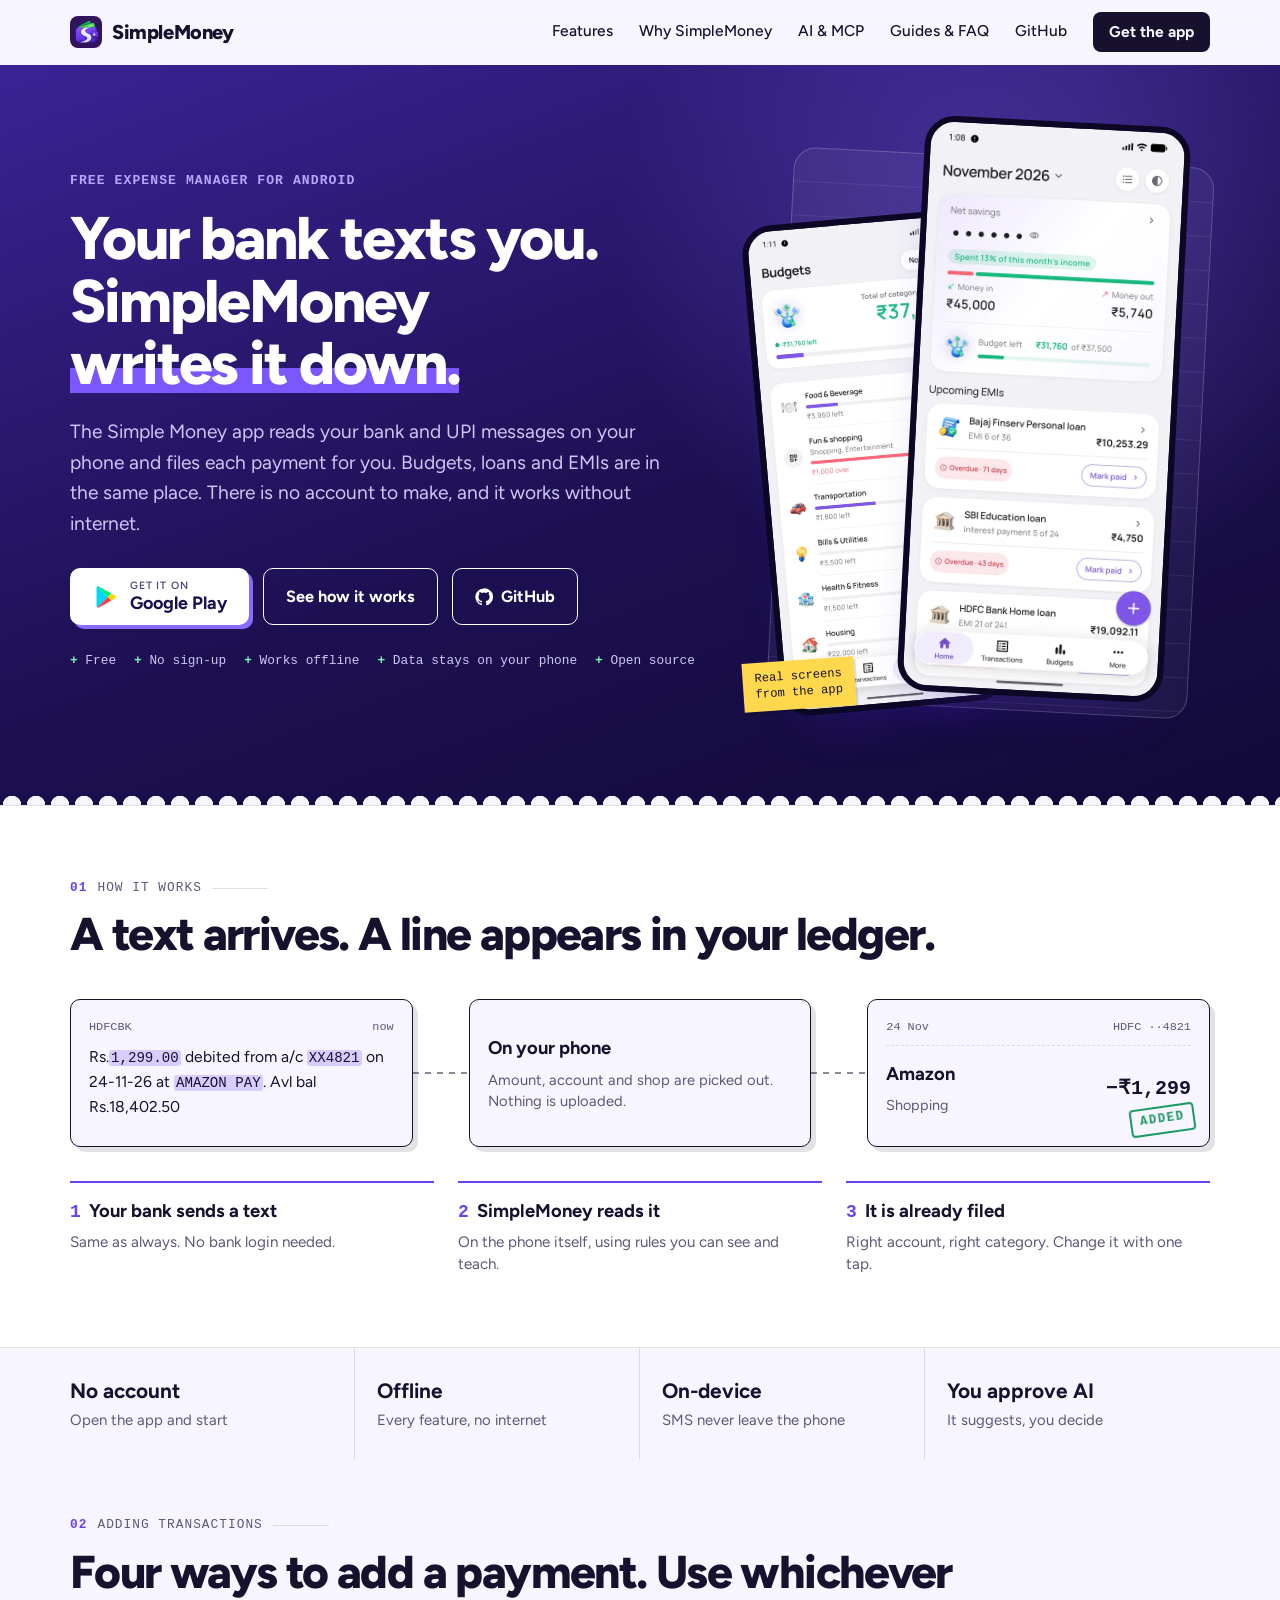
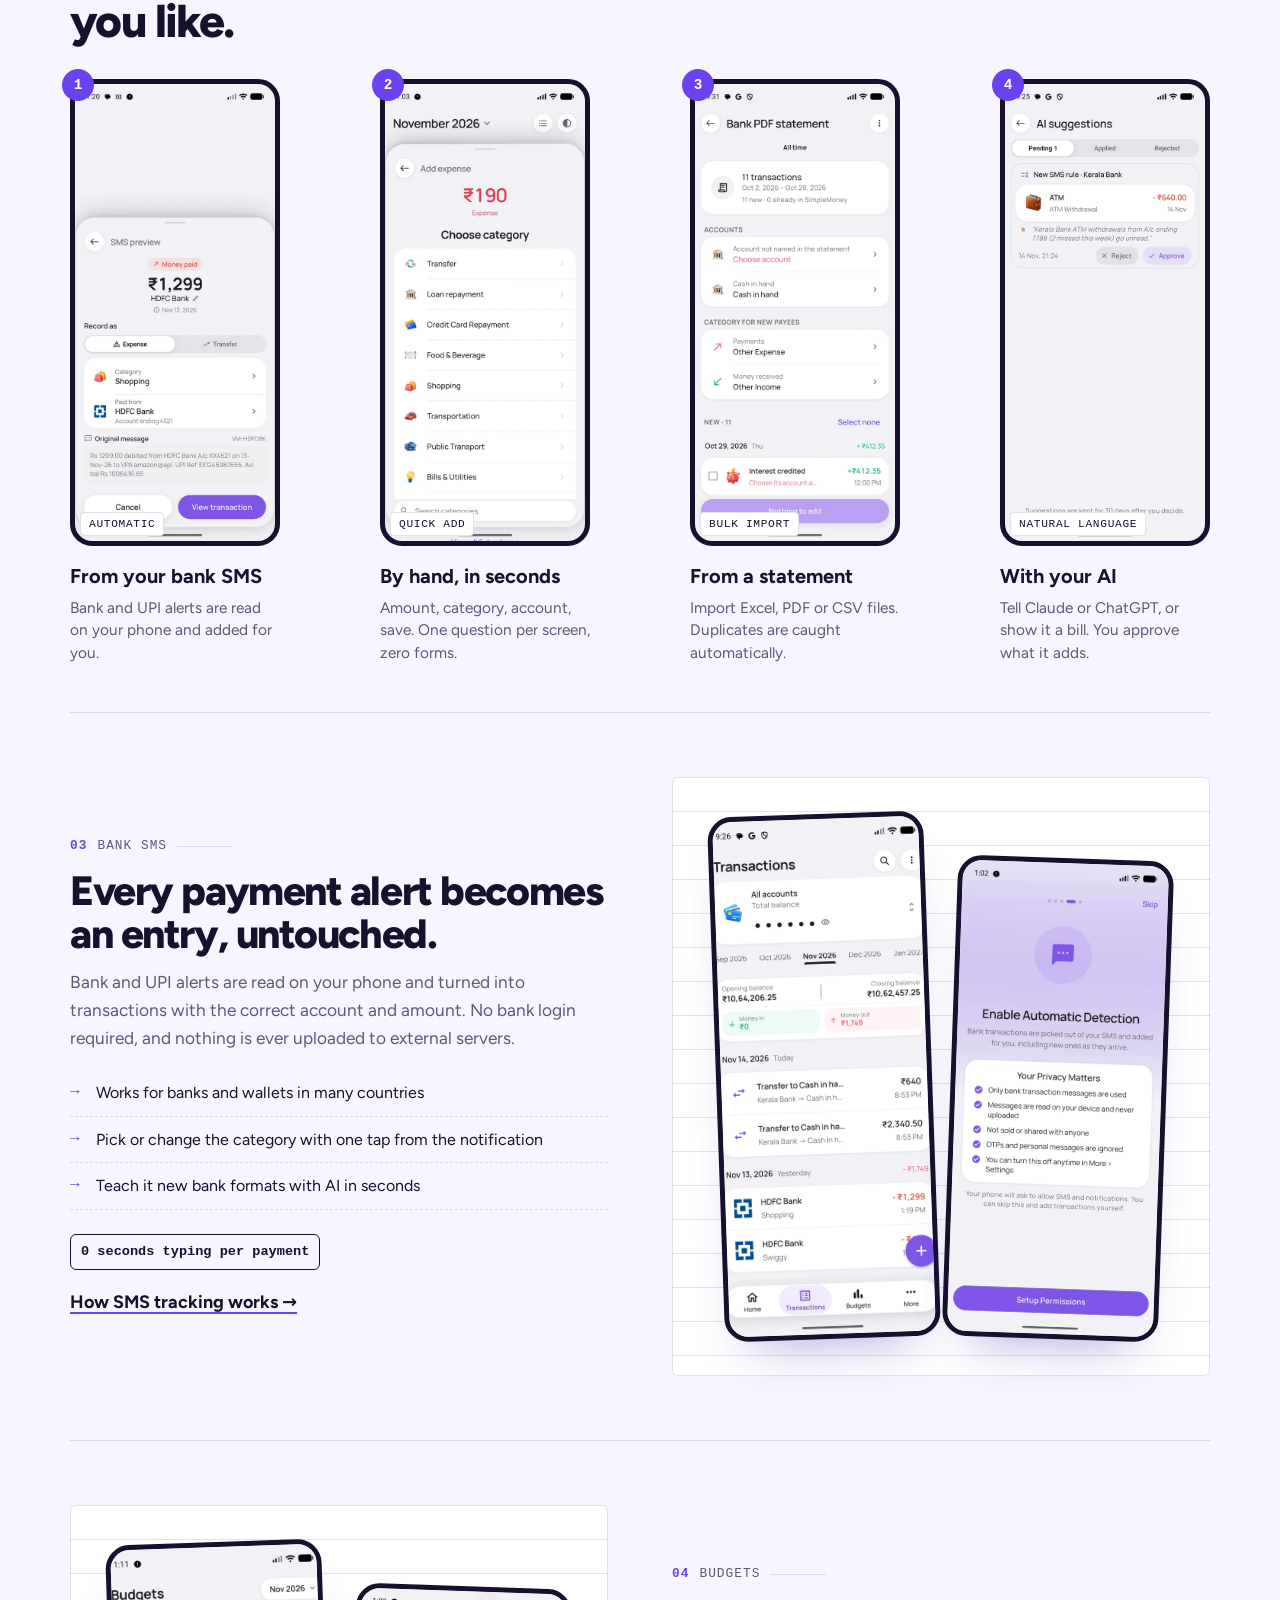
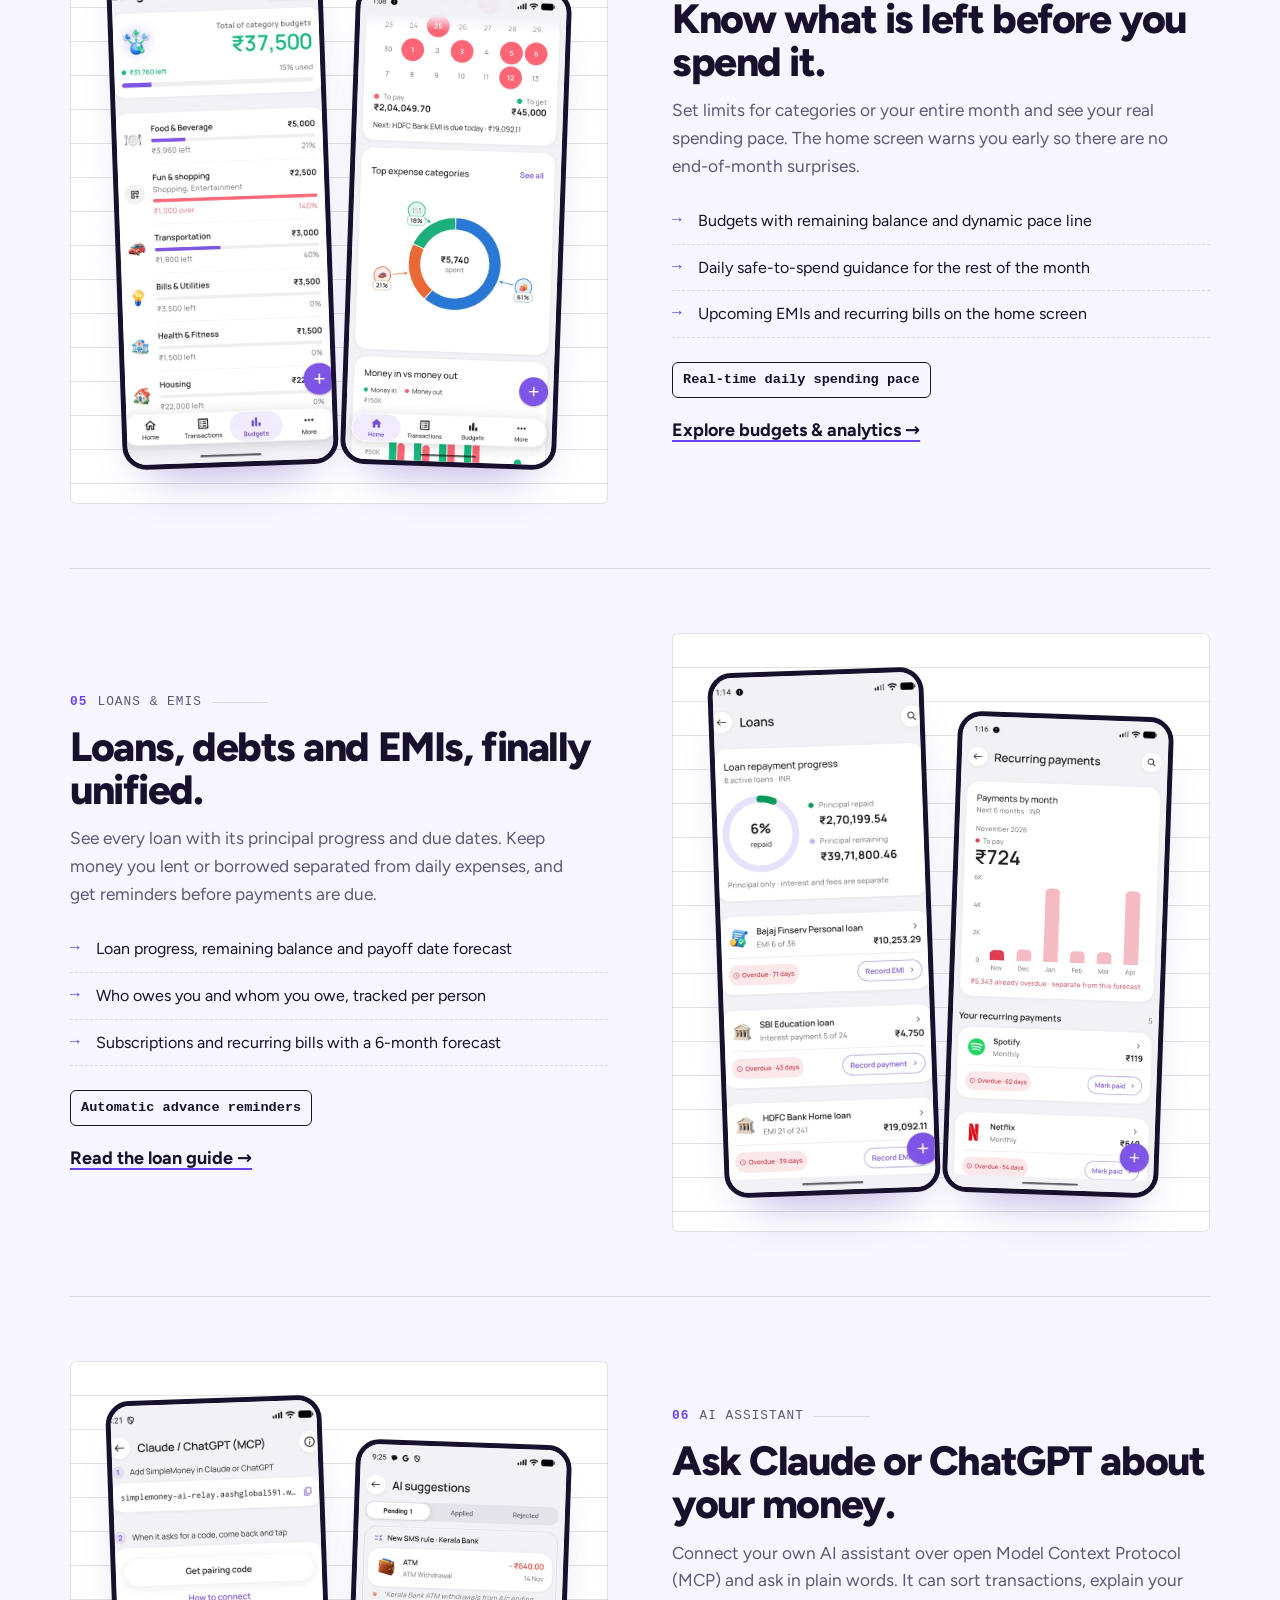
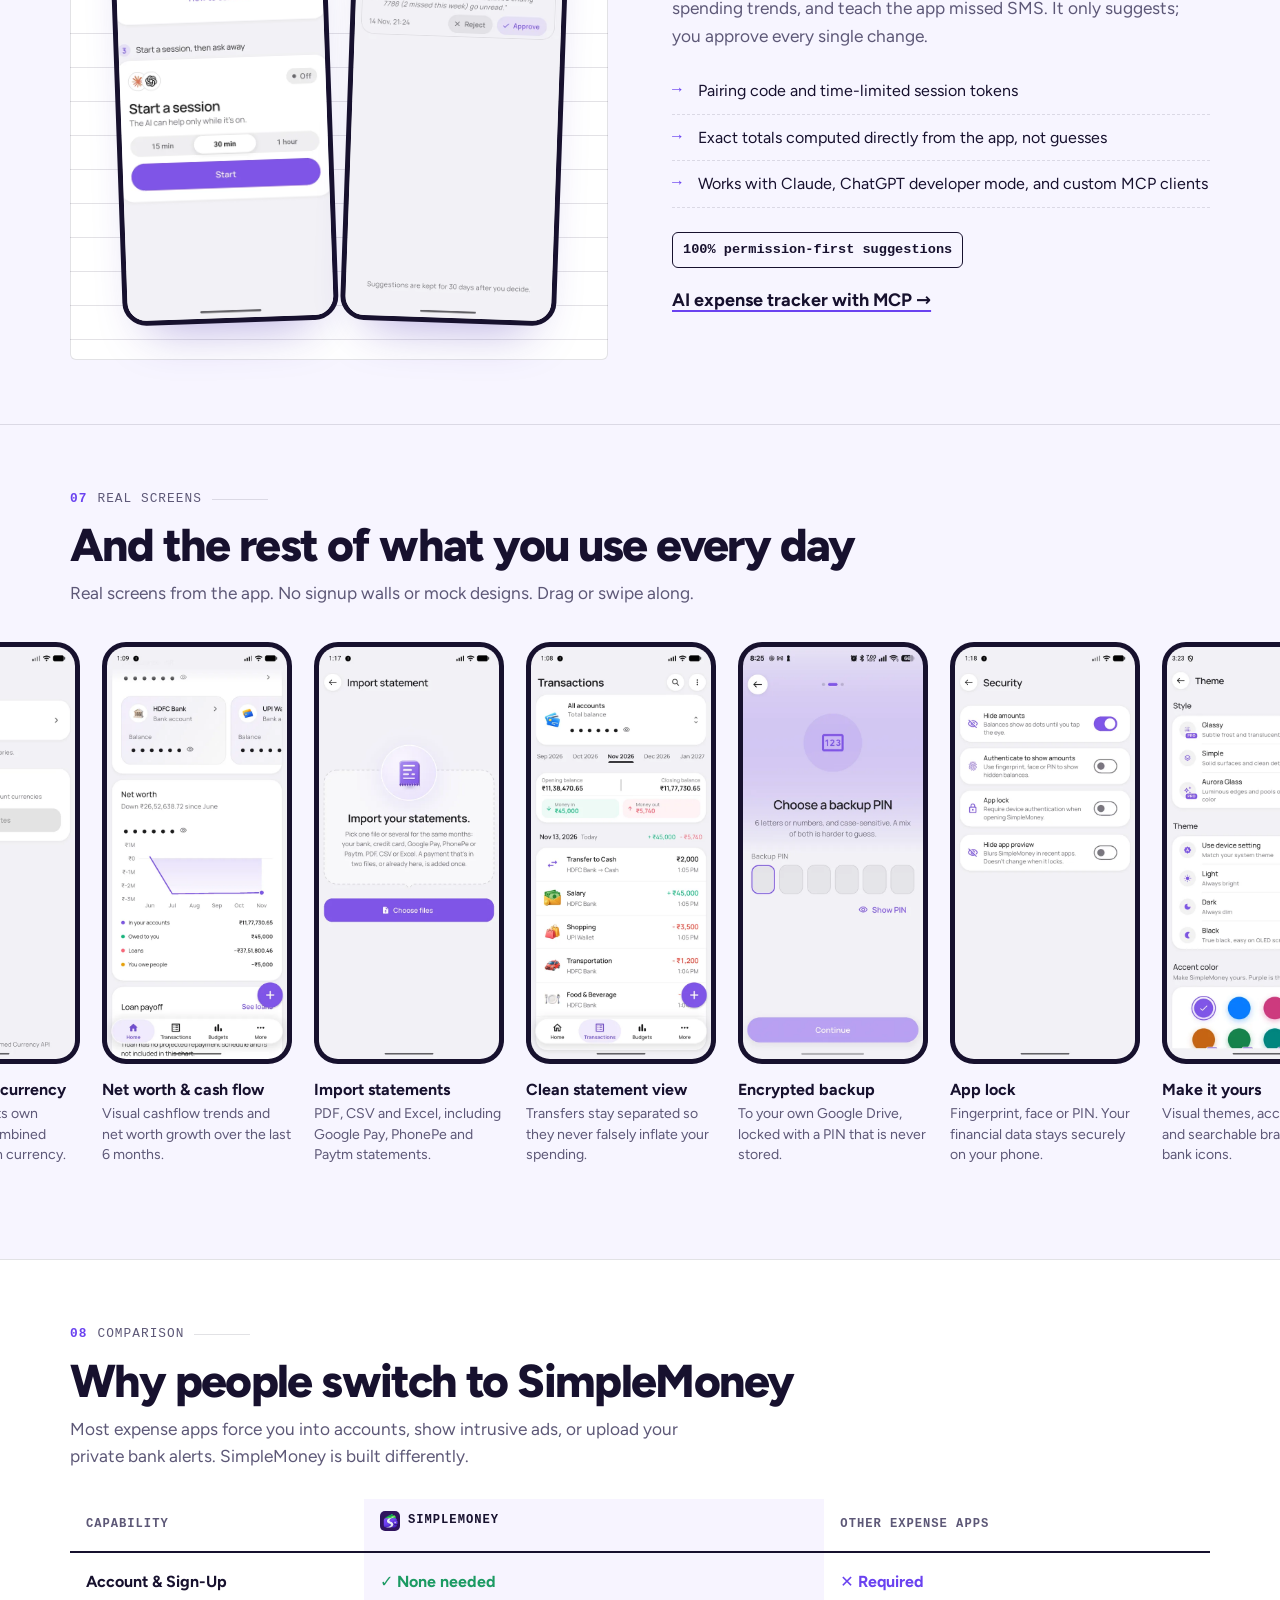
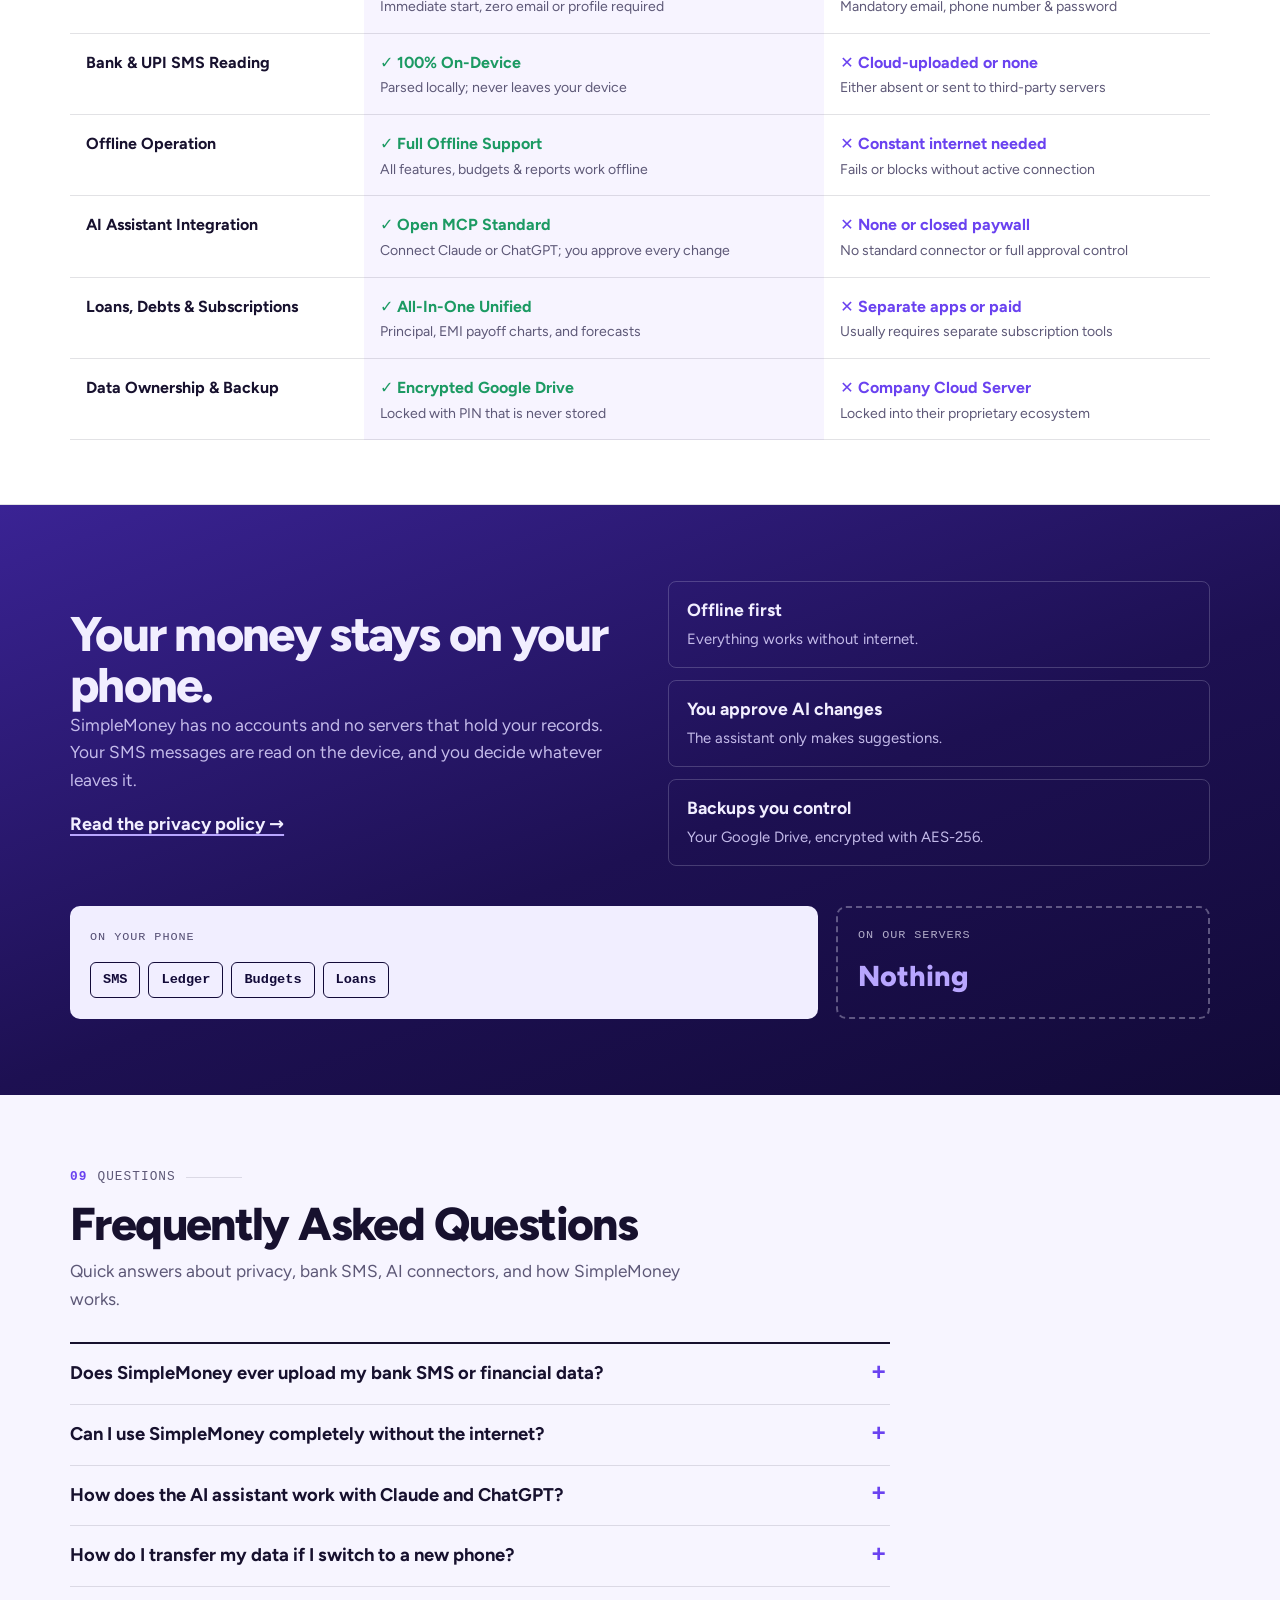
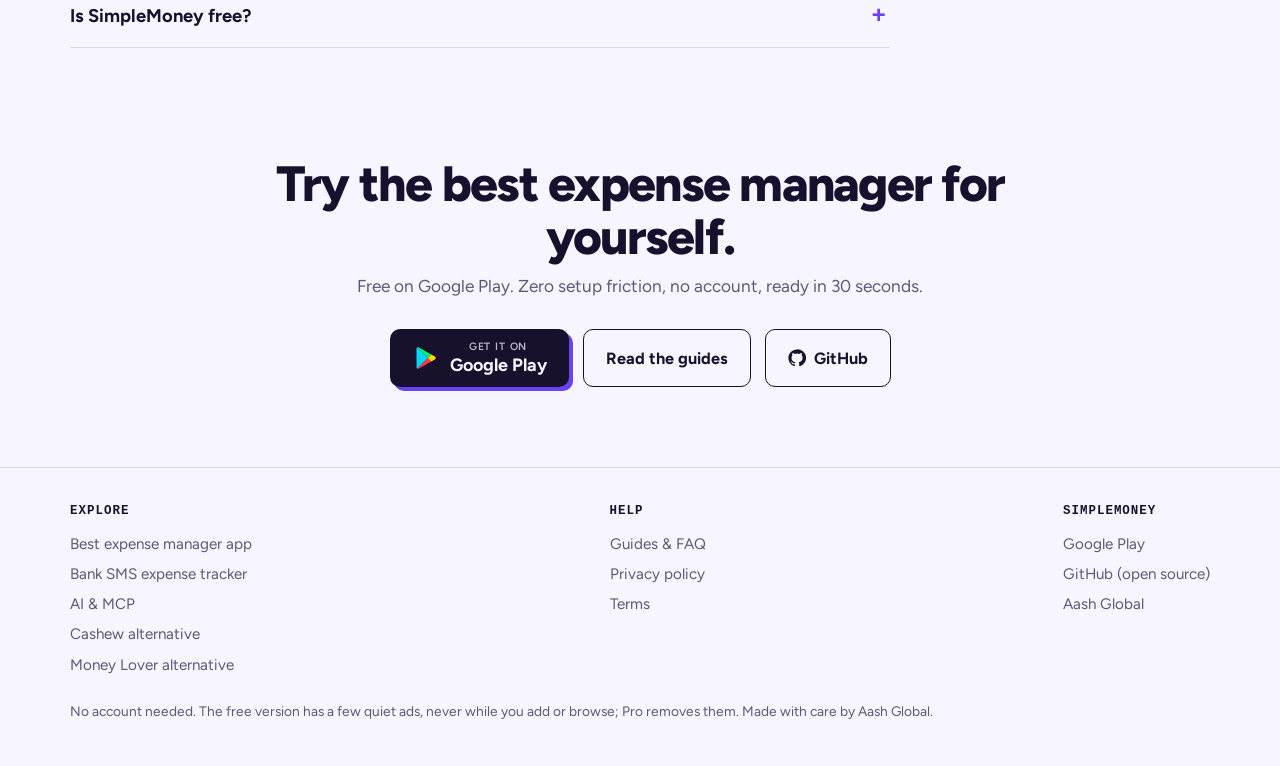
==== commit 19f56c20: "Hero: add Open source badge Co-Authored-By: Claude Sonnet 5.5 <noreply@anthropic.com>" ====
--- a/index.html
+++ b/index.html
@@ -58,7 +58,7 @@
     <h1 class="rv" style="--d:.05s">Your bank texts you. SimpleMoney <span class="mk">writes it down.</span></h1>
     <p class="lead rv" style="--d:.1s">The Simple Money app reads your bank and UPI messages on your phone and files each payment for you. Budgets, loans and EMIs are in the same place. There is no account to make, and it works without internet.</p>
     <div class="cta-row rv" style="--d:.15s"><a class="btn btn-play" href="https://play.google.com/store/apps/details?id=com.aash591.SimpleMoney" rel="noopener"><svg viewBox="0 0 40 40" aria-hidden="true"><path fill="#00d7fe" d="M7 5.6v28.8c0 .9.5 1.6 1.100 2L24.300 20 8.100 3.600C7.500 4 7 4.700 7 5.600z"/><path fill="#00f076" d="M29.700 14.600 11.400 4.100c-1.200-.7-2.400-.8-3.300-.5L24.300 20z"/><path fill="#ff3a44" d="M8.100 36.400c.9.300 2.100.2 3.300-.5l18.300-10.500L24.300 20z"/><path fill="#ffd500" d="m29.700 25.400 5.500-3.200c1.900-1.100 1.900-3.300 0-4.400l-5.500-3.200-5.400 5.400z"/></svg><span><small>Get it on</small><span>Google Play</span></span></a><a class="btn btn-ghost" href="#how">See how it works</a><a class="btn btn-ghost" href="https://github.com/aash591/Simple-Money" rel="noopener" style="display:inline-flex;gap:8px;align-items:center"><svg viewBox="0 0 24 24" width="18" height="18" aria-hidden="true" fill="currentColor"><path d="M12 .5a11.5 11.5 0 0 0-3.64 22.41c.58.1.79-.25.79-.56v-2c-3.2.7-3.88-1.37-3.88-1.37-.52-1.33-1.28-1.69-1.28-1.69-1.05-.71.08-.7.08-.7 1.16.08 1.77 1.19 1.77 1.19 1.03 1.77 2.7 1.26 3.36.96.1-.75.4-1.26.73-1.55-2.55-.29-5.24-1.28-5.24-5.69 0-1.26.45-2.28 1.19-3.09-.12-.29-.52-1.46.11-3.05 0 0 .97-.31 3.17 1.18a11 11 0 0 1 5.77 0c2.2-1.49 3.17-1.18 3.17-1.18.63 1.59.23 2.76.11 3.05.74.81 1.19 1.83 1.19 3.09 0 4.42-2.7 5.4-5.27 5.68.41.36.78 1.06.78 2.14v3.17c0 .31.21.67.8.56A11.5 11.5 0 0 0 12 .5z"/></svg> GitHub</a></div>
-    <ul class="hero-proof rv" style="--d:.2s"><li>Free</li><li>No sign-up</li><li>Works offline</li><li>Data stays on your phone</li></ul>
+    <ul class="hero-proof rv" style="--d:.2s"><li>Free</li><li>No sign-up</li><li>Works offline</li><li>Data stays on your phone</li><li>Open source</li></ul>
   </div>
   <div class="stage" aria-hidden="true">
     <div class="sheet"></div>
